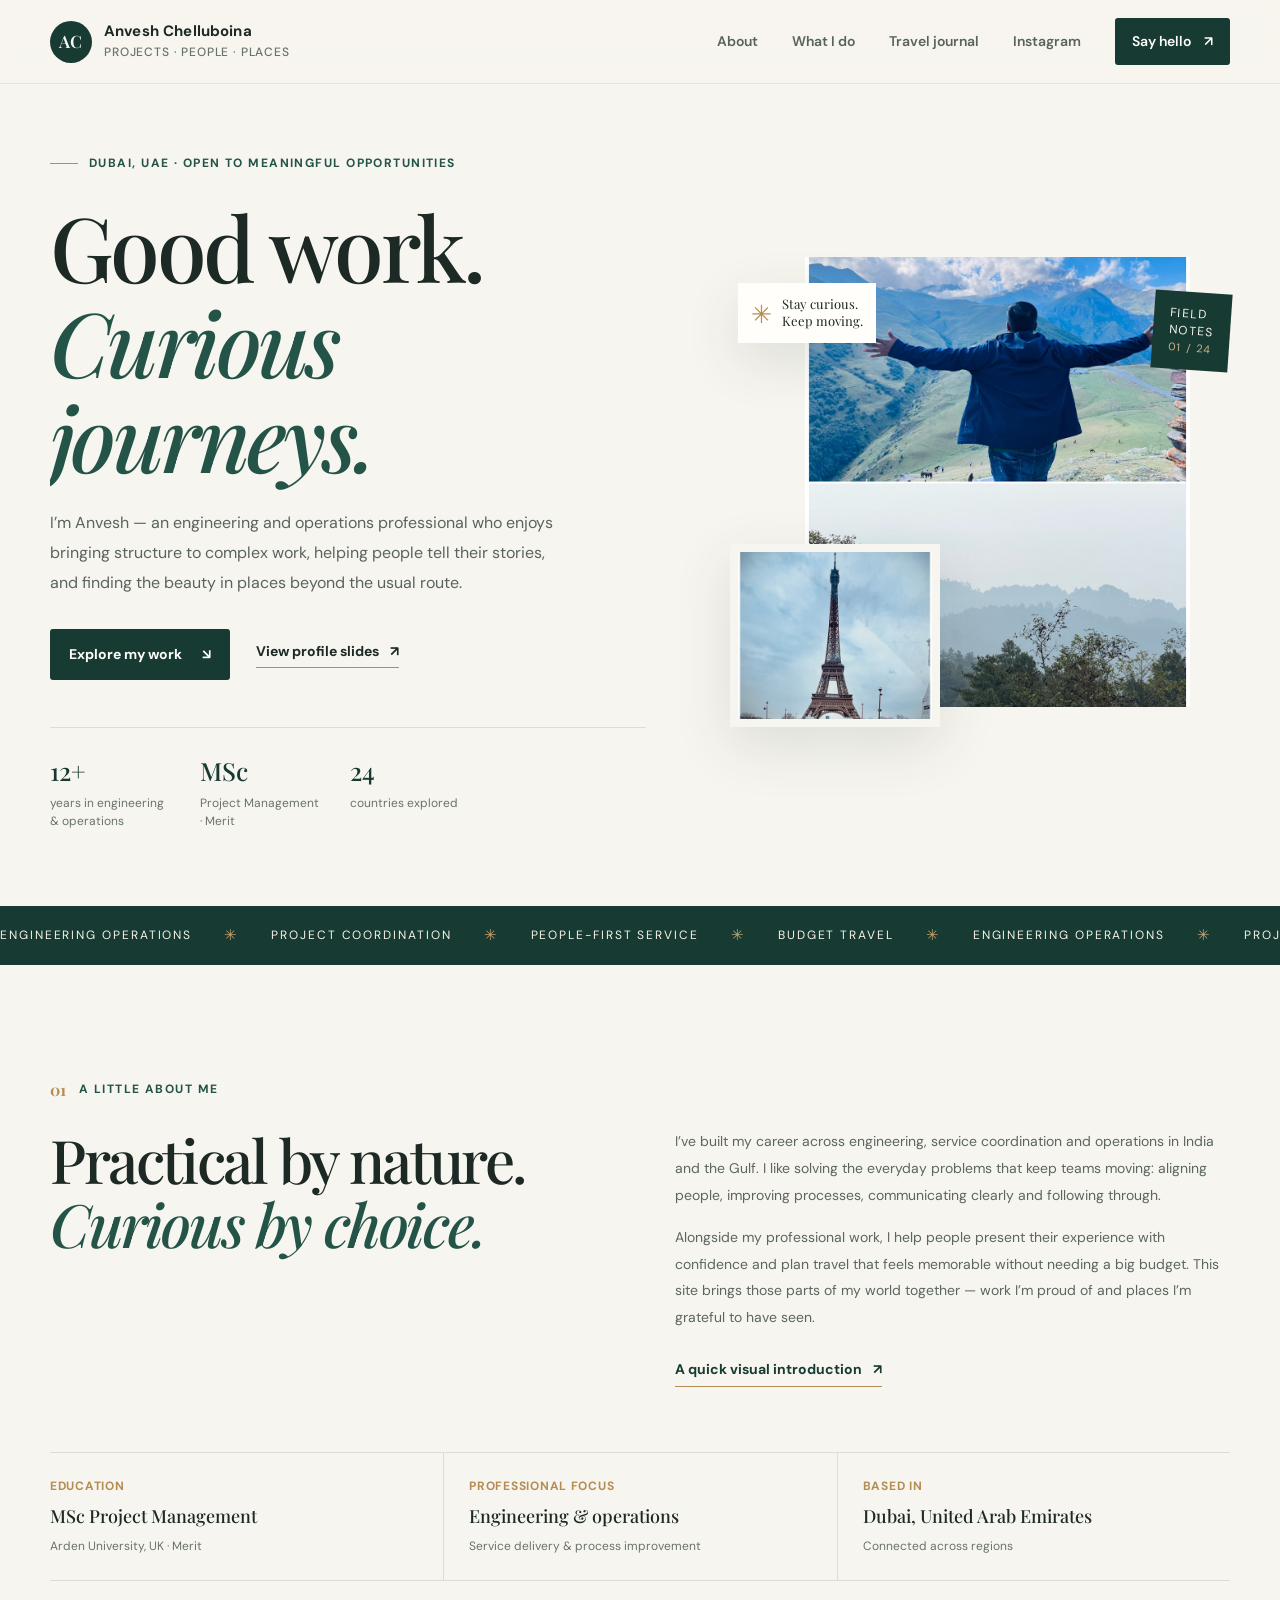
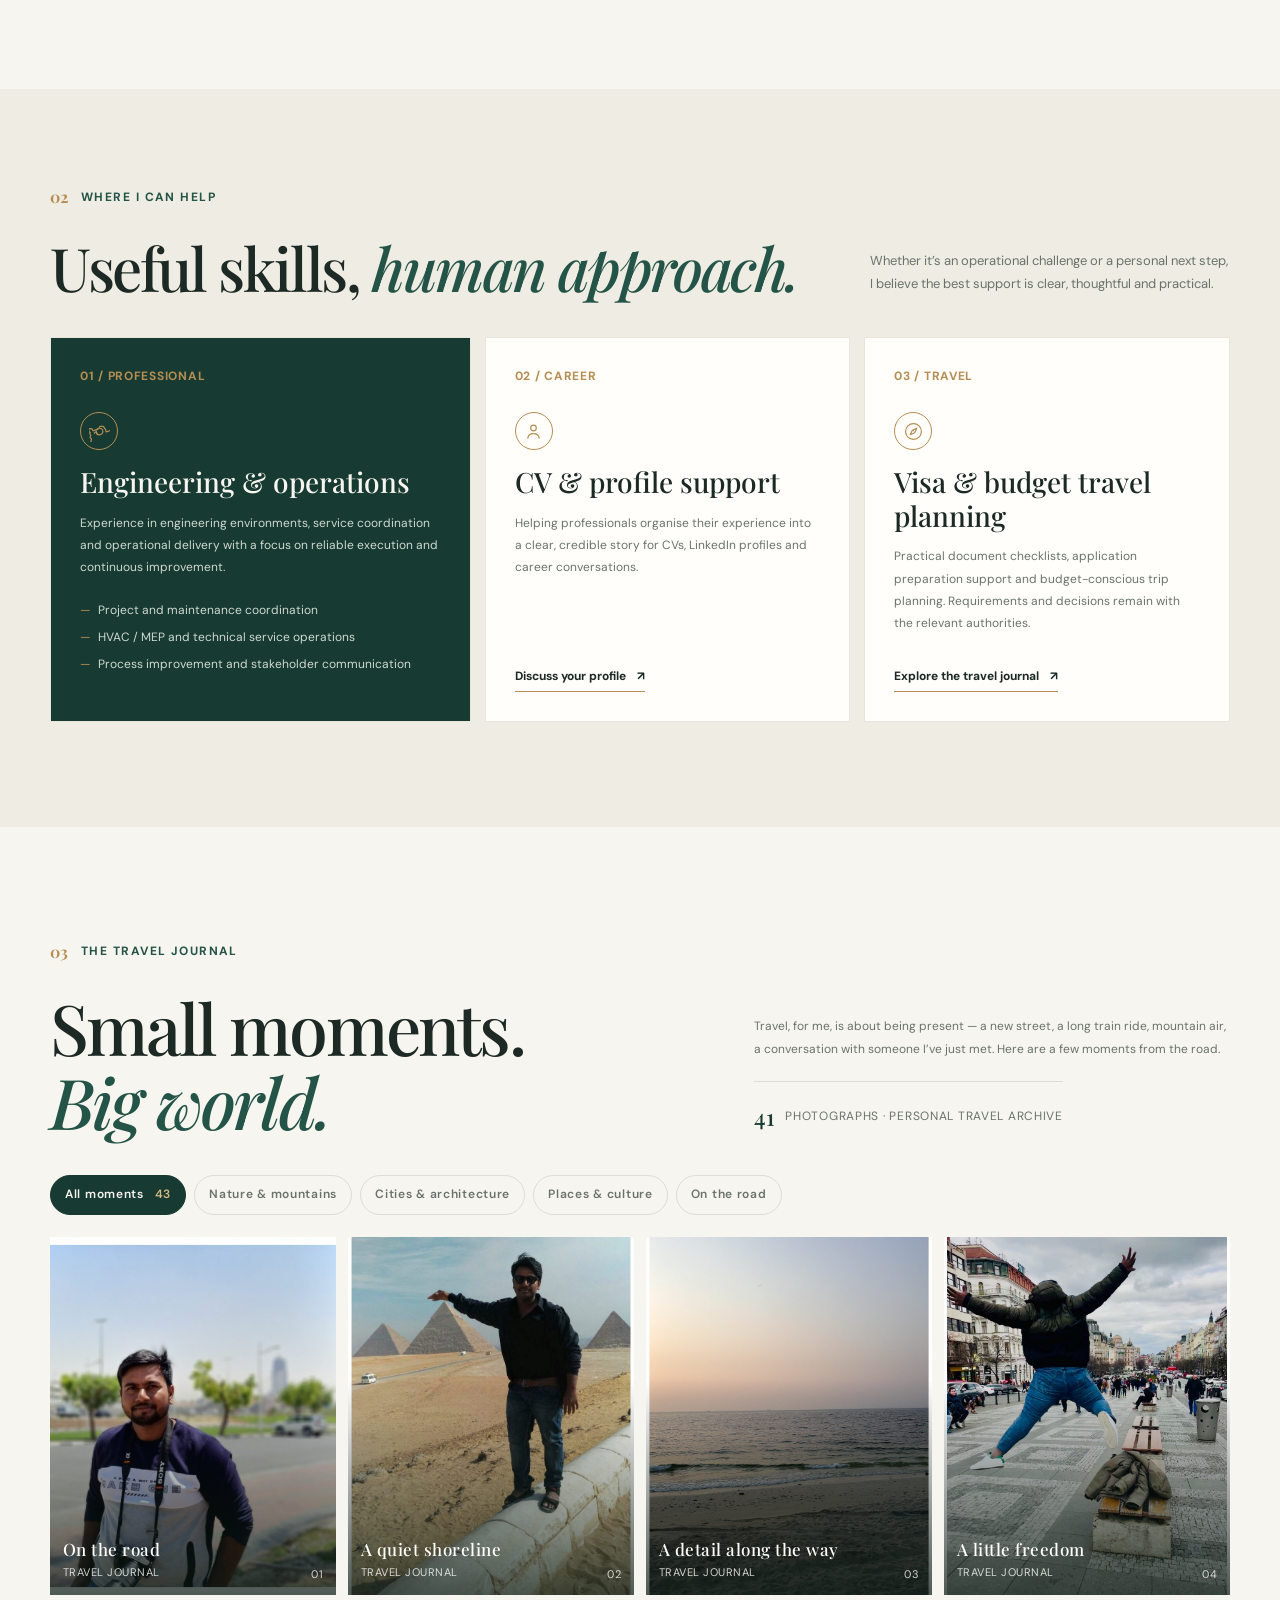
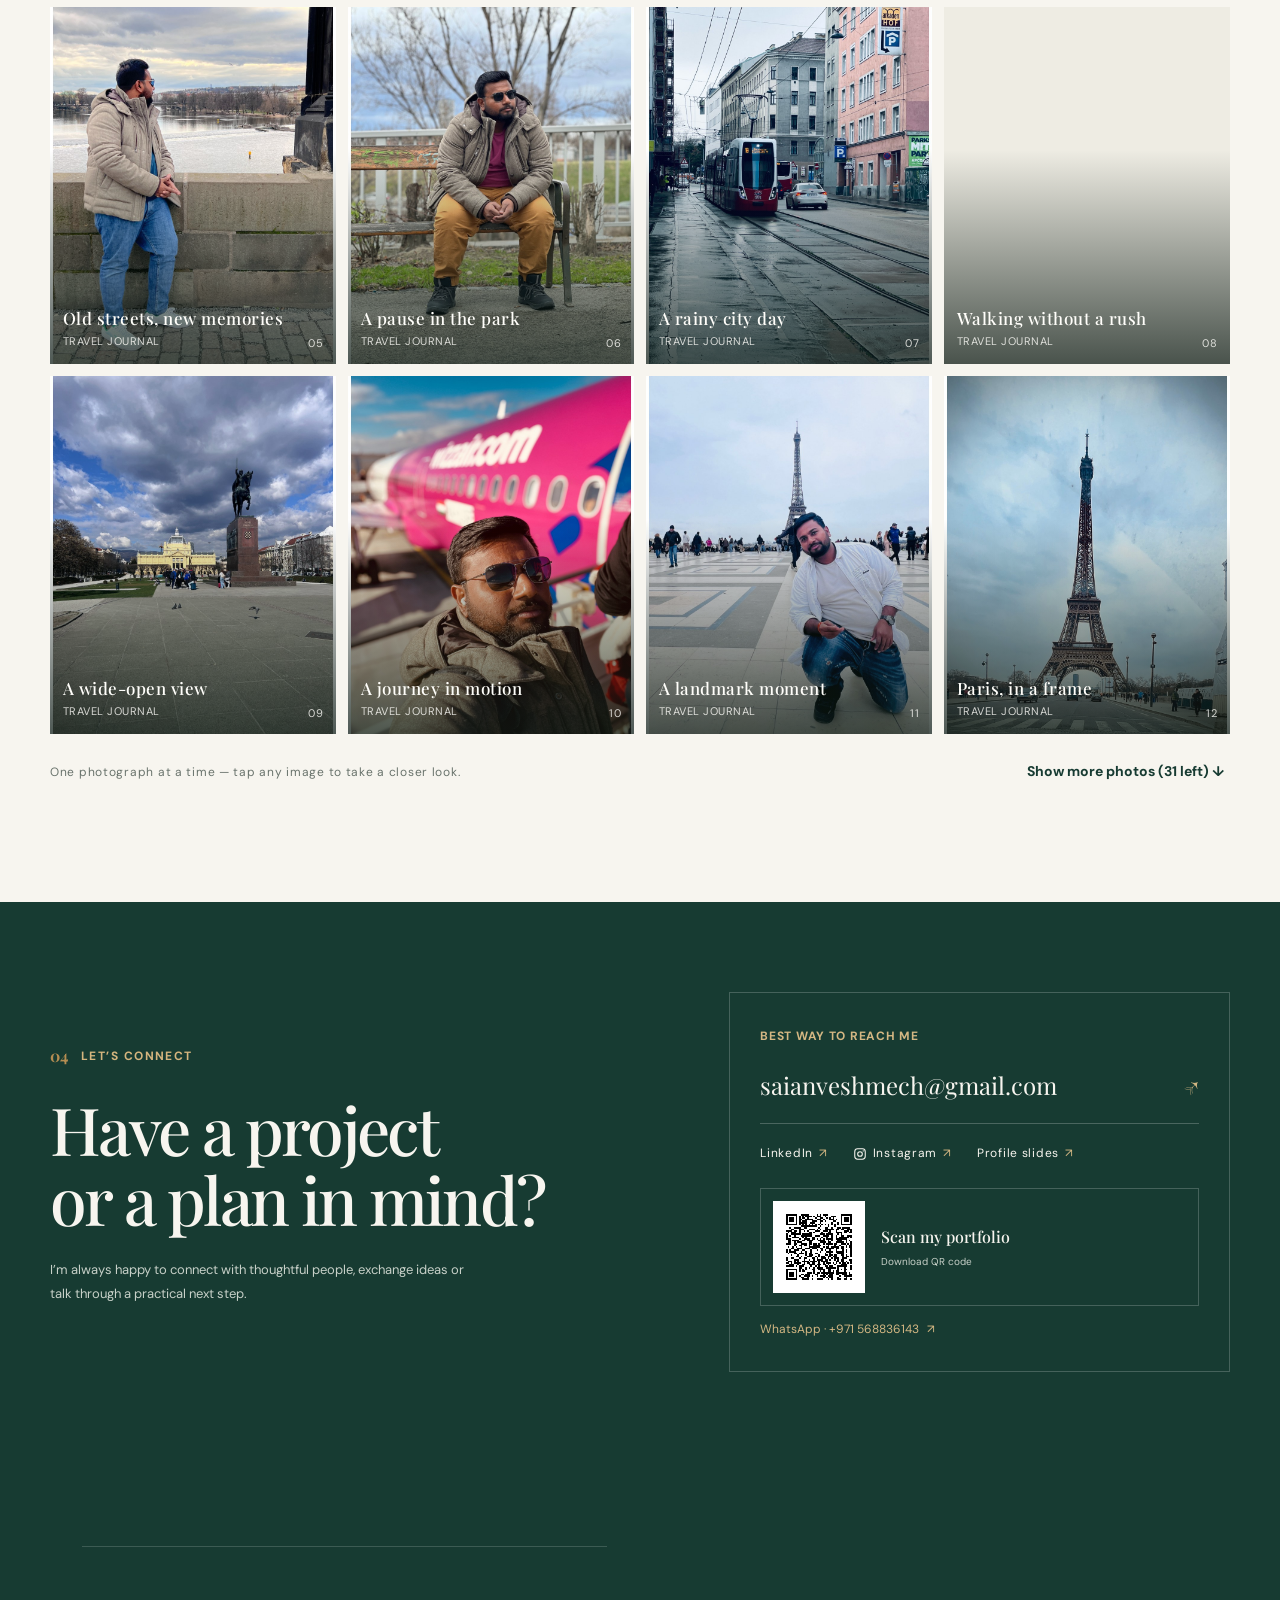
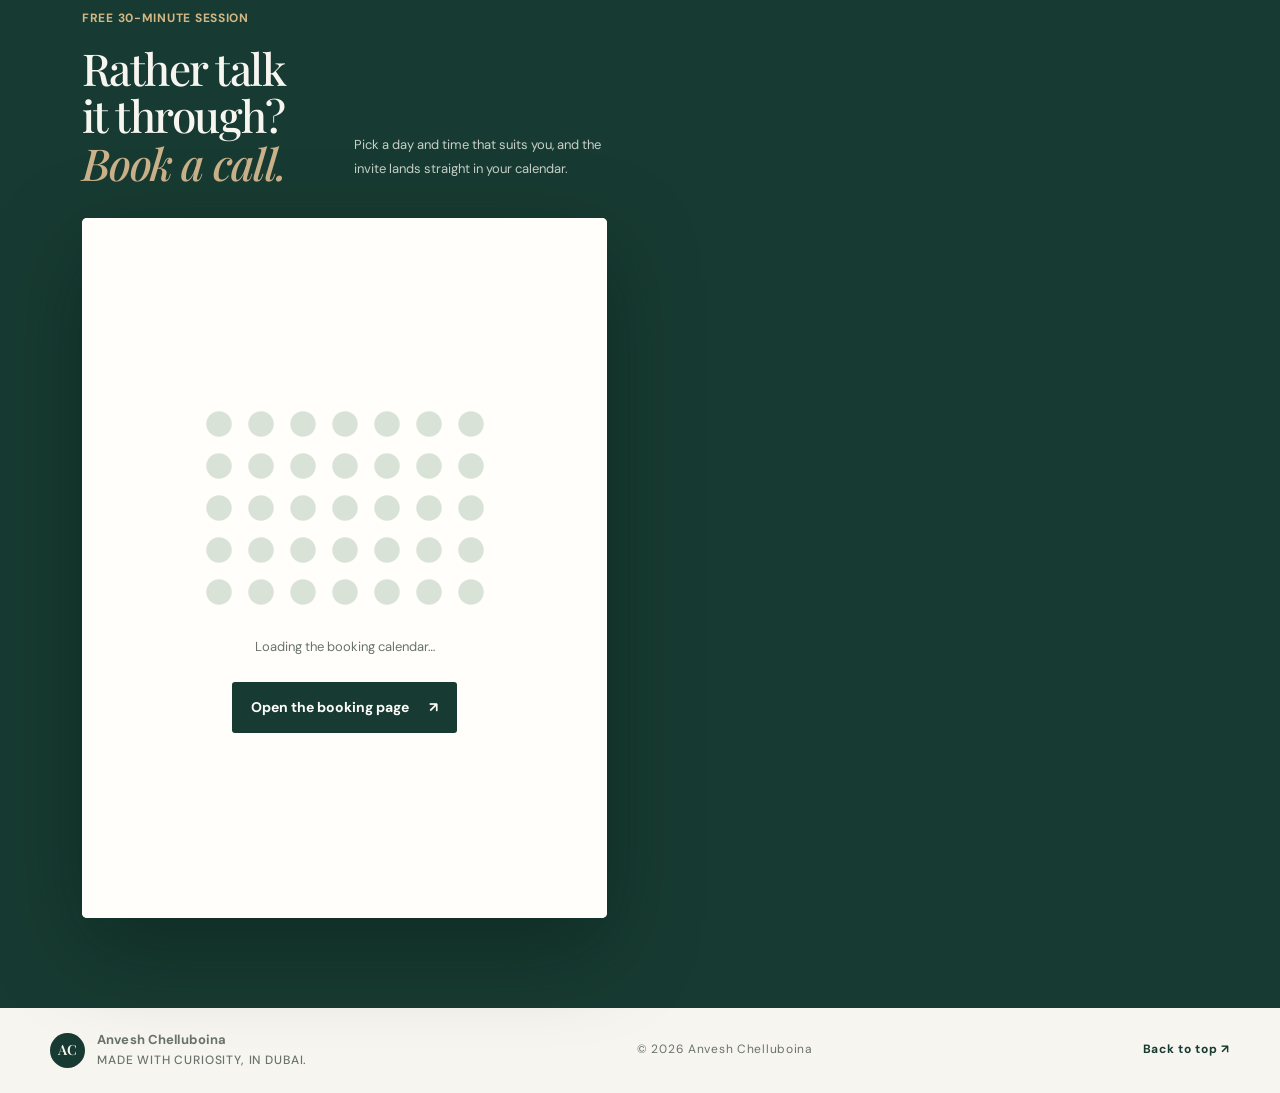
==== index.html @ b2f91bdf "Add WhatsApp contact link" ====
<!doctype html>
<html lang="en">
<head>
  <meta charset="utf-8">
  <meta name="viewport" content="width=device-width, initial-scale=1">
  <meta name="theme-color" content="#173b32">
  <title>Anvesh Chelluboina — Engineering, Projects & Travel</title>
  <meta name="description" content="The professional portfolio and travel journal of Anvesh Chelluboina — project coordination, engineering operations, CV support and thoughtful budget travel.">
  <link rel="preconnect" href="https://fonts.googleapis.com">
  <link rel="preconnect" href="https://fonts.gstatic.com" crossorigin>
  <link href="https://fonts.googleapis.com/css2?family=DM+Sans:wght@400;500;600;700&family=Playfair+Display:wght@500;600;700&display=swap" rel="stylesheet">
  <script>document.documentElement.classList.add("js")</script>
  <link rel="stylesheet" href="flapboard.css">
  <script src="flapboard.js" defer></script>
</head>
<body>
  <header class="site-header">
    <a class="brand" href="#top" aria-label="Anvesh Chelluboina home"><span class="brand-mark">AC</span><span>Anvesh Chelluboina<small>Projects · People · Places</small></span></a>
    <button class="menu-toggle" aria-expanded="false" aria-controls="main-nav" aria-label="Open navigation"><span></span><span></span></button>
    <nav id="main-nav" class="main-nav">
      <a href="#about">About</a><a href="#work">What I do</a><a href="#journal">Travel journal</a><a href="https://www.instagram.com/anvesh.visuals/" target="_blank" rel="noopener noreferrer" aria-label="Instagram @anvesh.visuals">Instagram</a><a href="#contact" class="nav-cta">Say hello <span aria-hidden="true">↗</span></a>
    </nav>
  </header>

  <main id="top">
    <section class="hero section-wrap">
      <div class="hero-copy">
        <p class="eyebrow"><span class="eyebrow-line"></span> Dubai, UAE · Open to meaningful opportunities</p>
        <h1><span class="line"><span>Good work.</span></span><span class="line"><em>Curious journeys.</em></span></h1>
        <p class="hero-intro">I’m Anvesh — an engineering and operations professional who enjoys bringing structure to complex work, helping people tell their stories, and finding the beauty in places beyond the usual route.</p>
        <div class="hero-actions"><a class="button button-dark" href="#work">Explore my work <span>↘</span></a><a class="text-link" href="slides.html">View profile slides <span>↗</span></a></div>
        <div class="hero-facts"><div><strong data-count>12+</strong><span>years in engineering & operations</span></div><div><strong>MSc</strong><span>Project Management · Merit</span></div><div><strong data-count>24</strong><span>countries explored</span></div></div>
      </div>
      <div class="hero-art" aria-label="Travel photography collage">
        <div class="hero-photo hero-photo-main"><img src="assets/photos/travel-39.jpg" alt="A mountain panorama from a travel journey" fetchpriority="high"></div>
        <div class="hero-photo hero-photo-small"><img src="assets/photos/travel-12.jpg" alt="The Eiffel Tower on a city visit" loading="lazy"></div>
        <div class="hero-note"><span class="note-star">✳</span><span>Stay curious.<br>Keep moving.</span></div>
        <div class="hero-stamp">FIELD<br>NOTES<br><span>01 / 24</span></div>
      </div>
    </section>

    <section class="ticker" aria-label="Areas of interest"><div class="ticker-track"><span>Engineering operations</span><i>✳</i><span>Project coordination</span><i>✳</i><span>People-first service</span><i>✳</i><span>Budget travel</span><i>✳</i><span>Engineering operations</span><i>✳</i><span>Project coordination</span><i>✳</i><span>People-first service</span><i>✳</i><span>Budget travel</span></div></section>

    <section class="section-wrap about-section" id="about">
      <div class="section-label reveal"><span>01</span> A little about me</div>
      <div class="about-grid"><div class="reveal" style="--i:1"><h2>Practical by nature.<br><em>Curious by choice.</em></h2></div><div class="about-copy reveal" style="--i:2"><p>I’ve built my career across engineering, service coordination and operations in India and the Gulf. I like solving the everyday problems that keep teams moving: aligning people, improving processes, communicating clearly and following through.</p><p>Alongside my professional work, I help people present their experience with confidence and plan travel that feels memorable without needing a big budget. This site brings those parts of my world together — work I’m proud of and places I’m grateful to have seen.</p><a class="text-link" href="slides.html">A quick visual introduction <span>↗</span></a></div></div>
      <div class="credential-strip"><div class="reveal"><span class="mini-label">Education</span><strong>MSc Project Management</strong><small>Arden University, UK · Merit</small></div><div class="reveal" style="--i:1"><span class="mini-label">Professional focus</span><strong>Engineering & operations</strong><small>Service delivery & process improvement</small></div><div class="reveal" style="--i:2"><span class="mini-label">Based in</span><strong>Dubai, United Arab Emirates</strong><small>Connected across regions</small></div></div>
    </section>

    <section class="work-section" id="work"><div class="section-wrap">
      <div class="section-heading"><div class="reveal"><div class="section-label"><span>02</span> Where I can help</div><h2>Useful skills, <em>human approach.</em></h2></div><p class="reveal" style="--i:1">Whether it’s an operational challenge or a personal next step, I believe the best support is clear, thoughtful and practical.</p></div>
      <div class="service-grid">
        <article class="service-card service-featured reveal"><span class="card-index">01 / PROFESSIONAL</span><div class="service-icon"><svg viewBox="0 0 24 24" aria-hidden="true"><path d="M12 8.3a3.8 3.8 0 1 0 0 7.6 3.8 3.8 0 0 0 0-7.6zm7.6 4.2a7.9 7.9 0 0 0-.8-2.9L18.5 9a1.1 1.1 0 0 1-.8-.8l-.7-1.3a1.1 1.1 0 0 0-1-.8h-2.9a1.1 1.1 0 0 0-1 .8l-.7 1.3a1.1 1.1 0 0 1-.8.8l-1.3.7a7.9 7.9 0 0 0-2.9.8l-.7.4a1.1 1.1 0 0 1-1.4-.5l-.7-1.1a1.1 1.1 0 0 0-1-.6h-1.6a1.1 1.1 0 0 0-1 .9l-.4 1.7a1.1 1.1 0 0 1-.3.6L1.3 13a1.1 1.1 0 0 0-.3 1.2l.9 2.1a1.1 1.1 0 0 1-.1.9L1.4 18a1.1 1.1 0 0 0 .1 1.2l1.1.9a1.1 1.1 0 0 1 .2.8l-.6 2.1a1.1 1.1 0 0 0 .4 1.1l1 .7a1.1 1.1 0 0 1 .5.9l.3 1.6a1.1 1.1 0 0 0 1.1 1h2.1a1.1 1.1 0 0 1 .9.5l1.1 1.8a1.1 1.1 0 0 0 1.1.7l1.6-.3a1.1 1.1 0 0 1 1.1.6l.4 1.2a1.1 1.1 0 0 0 1.2.8l2.3-.6a1.1 1.1 0 0 1 1.2.7l.4 1.2a1.1 1.1 0 0 0 1.1.6l2.2-.4a1.1 1.1 0 0 1 1.2.6l.4 1.1a1.1 1.1 0 0 0 1.1.8l1.7-.2a1.1 1.1 0 0 1 1.2.7l.6 1.4a1.1 1.1 0 0 0 1.1.6l2.2-.4a1.1 1.1 0 0 1 1 .9l.4 1.7a1.1 1.1 0 0 0 1.1.8l1.4-.1c.5-.1 1-.4 1.3-.8l.7-1.1a1.1 1.1 0 0 1 1.6-.1l.7 1a1.1 1.1 0 0 0 1.5.3l1.1-.8a1.1 1.1 0 0 1 1.4 0l1 1.1a1.1 1.1 0 0 1 .1 1.2l-.8 1.6a1.1 1.1 0 0 0 .1 1.2l1.5 1.2a1.1 1.1 0 0 0 1.1.2l1.4-.5a1.1 1.1 0 0 1 1.2.7l.5 1.4a1.1 1.1 0 0 0 1.1.7l1.8-.4a1.1 1.1 0 0 1 1 .8l.3 1.2a1.1 1.1 0 0 0 1 .8h1.6a1.1 1.1 0 0 0 1-.9l.4-1.5a1.1 1.1 0 0 1 .7-1l1.6-.6a1.1 1.1 0 0 0 .7-1l-.2-1.1a1.1 1.1 0 0 0-.6-.8l-1.8-.8a1.1 1.1 0 0 1-.5-.8V12.5a1.1 1.1 0 0 1 .5-.9l1.5-.8a1.1 1.1 0 0 0 .7-1 .5.5 0 0 0 0-.2l-.8-1.6a1.1 1.1 0 0 0-1-.6h-1.7a1.1 1.1 0 0 1-.9-.6l-.8-1.5a1.1 1.1 0 0 0-1-.6h-1.7a1.1 1.1 0 0 1-.7-.5l-.8-1.3a1.1 1.1 0 0 0-1-.7zm-13.5 1.4a1.3 1.3 0 1 1 3.2 1.3 1.3 0 0 1-3.2-1.3zm2.5 7.6a1.3 1.3 0 1 1 0-2.6 1.3 1.3 0 0 1 0 2.6z"/></svg></div><h3>Engineering & operations</h3><p>Experience in engineering environments, service coordination and operational delivery with a focus on reliable execution and continuous improvement.</p><ul><li>Project and maintenance coordination</li><li>HVAC / MEP and technical service operations</li><li>Process improvement and stakeholder communication</li></ul></article>
        <article class="service-card reveal" style="--i:1"><span class="card-index">02 / CAREER</span><div class="service-icon"><svg viewBox="0 0 24 24" aria-hidden="true"><circle cx="12" cy="8" r="3.2"/><path d="M5.5 19.5c.5-3.2 2.7-5 6.5-5s6 1.8 6.5 5"/></svg></div><h3>CV & profile support</h3><p>Helping professionals organise their experience into a clear, credible story for CVs, LinkedIn profiles and career conversations.</p><a class="card-link" href="#contact">Discuss your profile <span>↗</span></a></article>
        <article class="service-card reveal" style="--i:2"><span class="card-index">03 / TRAVEL</span><div class="service-icon"><svg viewBox="0 0 24 24" aria-hidden="true"><circle cx="12" cy="12" r="9"/><path d="m15.8 8.2-2.4 5.2-5.2 2.4 2.4-5.2 5.2-2.4zm-3.8 2.6v.2"/></svg></div><h3>Visa & budget travel planning</h3><p>Practical document checklists, application preparation support and budget-conscious trip planning. Requirements and decisions remain with the relevant authorities.</p><a class="card-link" href="#journal">Explore the travel journal <span>↗</span></a></article>
      </div>
    </div></section>

    <section class="journal-section section-wrap" id="journal">
      <div class="journal-top"><div class="reveal"><div class="section-label"><span>03</span> The travel journal</div><h2>Small moments.<br><em>Big world.</em></h2></div><div class="journal-intro reveal" style="--i:1"><p>Travel, for me, is about being present — a new street, a long train ride, mountain air, a conversation with someone I’ve just met. Here are a few moments from the road.</p><span class="photo-count"><b data-count>43</b> photographs · personal travel archive</span></div></div>
      <div class="gallery-controls reveal" role="group" aria-label="Filter travel photos">
        <button class="filter-chip is-active" data-filter="all" aria-pressed="true">All moments <span>43</span></button>
        <button class="filter-chip" data-filter="mountains" aria-pressed="false">Nature & mountains</button>
        <button class="filter-chip" data-filter="cities" aria-pressed="false">Cities & architecture</button>
        <button class="filter-chip" data-filter="culture" aria-pressed="false">Places & culture</button>
        <button class="filter-chip" data-filter="ontheroad" aria-pressed="false">On the road</button>
      </div>
      <div class="photo-grid reveal-group" id="photo-grid" aria-live="polite"></div>
      <div class="gallery-bottom"><span>One photograph at a time — tap any image to take a closer look.</span><button class="text-link" id="show-more" type="button">Show more photos <span>↓</span></button></div>
    </section>

    <section class="contact-section" id="contact"><div class="section-wrap contact-grid"><div class="reveal"><div class="section-label"><span>04</span> Let’s connect</div><h2>Have a project<br>or a plan in mind?</h2><p>I’m always happy to connect with thoughtful people, exchange ideas or talk through a practical next step.</p></div><div class="contact-card reveal" style="--i:1"><span class="mini-label">Best way to reach me</span><a class="contact-email" href="mailto:saianveshmech@gmail.com">saianveshmech@gmail.com <span>↗</span></a><div class="contact-links"><a href="https://www.linkedin.com/in/anveshchelluboina/" target="_blank" rel="noopener noreferrer">LinkedIn <span>↗</span></a><a href="https://www.instagram.com/anvesh.visuals/" target="_blank" rel="noopener noreferrer" aria-label="Instagram @anvesh.visuals"><svg class="social-icon" viewBox="0 0 24 24" aria-hidden="true"><rect x="3" y="3" width="18" height="18" ry="5" fill="none" stroke="currentColor" stroke-width="1.8"/><circle cx="12" cy="12" r="4" fill="none" stroke="currentColor" stroke-width="1.8"/><circle cx="17.5" cy="6.8" r="1.1" fill="currentColor"/></svg> Instagram <span>↗</span></a><a href="slides.html">Profile slides <span>↗</span></a></div>
      <a class="portfolio-qr" href="assets/photos/portfolio-qr.png" download="portfolio-qr.png" aria-label="Download portfolio QR code">
        <img src="assets/photos/portfolio-qr.png" alt="Portfolio QR code" width="92" height="92">
        <span>
          <strong>Scan my portfolio</strong>
          <small>Download QR code</small>
        </span>
      </a>
      <a class="contact-whatsapp" href="https://wa.me/971568836143" target="_blank" rel="noopener noreferrer" aria-label="Message me on WhatsApp at +971 568836143">WhatsApp · +971 568836143 <span>↗</span></a>
    </div>
      <div class="section-wrap booking-wrap" id="book">
        <div class="booking-head reveal">
          <div><span class="mini-label">Free 30-minute session</span><h3>Rather talk it through?<br><em>Book a call.</em></h3></div>
          <p>Pick a day and time that suits you, and the invite lands straight in your calendar.</p>
        </div>
        <div class="booking reveal" style="--i:1">
          <div class="calendly-inline-widget" data-url="https://calendly.com/anvesh-chelluboina/book-30-min-free-session?hide_gdpr_banner=1&amp;background_color=fffefa&amp;text_color=1c2924&amp;primary_color=245447"></div>
          <div class="booking-fallback">
            <p>Loading the booking calendar…</p>
            <a class="button button-dark" href="https://calendly.com/anvesh-chelluboina/book-30-min-free-session" target="_blank" rel="noopener">Open the booking page <span>↗</span></a>
          </div>
        </div>
      </div>
    </section>
  </main>
  <footer class="site-footer"><a class="brand footer-brand" href="#top"><span class="brand-mark">AC</span><span>Anvesh Chelluboina<small>Made with curiosity, in Dubai.</small></span></a><span>© <span id="year"></span> Anvesh Chelluboina</span><a href="#top" class="back-top">Back to top ↗</a></footer>

  <div class="lightbox" id="lightbox" aria-hidden="true" role="dialog" aria-modal="true" aria-label="Travel photograph viewer">
    <button class="lightbox-close" type="button" aria-label="Close photo viewer">×</button><button class="lightbox-nav lightbox-prev" type="button" aria-label="Previous photo">←</button>
    <figure><img id="lightbox-image" alt=""><figcaption><span id="lightbox-caption"></span><span id="lightbox-counter"></span></figcaption></figure>
    <button class="lightbox-nav lightbox-next" type="button" aria-label="Next photo">→</button>
  </div>
</body>
</html>
---- flapboard.css ----
/* Anvesh Chelluboina portfolio — warm paper, forest green, quiet brass */
:root{--paper:#f7f5ef;--paper-deep:#eeece3;--ink:#1c2924;--muted:#69736c;--green:#173b32;--green-2:#245447;--sage:#d9e2d7;--brass:#b58d52;--line:#dcded5;--white:#fffefa;--serif:"Playfair Display",Georgia,serif;--sans:"DM Sans",Arial,sans-serif;--radius:5px;--shadow:0 18px 55px rgba(23,59,50,.12);--ease:cubic-bezier(.22,1,.36,1)}
*{box-sizing:border-box}html{scroll-behavior:smooth;scroll-padding-top:90px}body{margin:0;background:var(--paper);color:var(--ink);font-family:var(--sans);font-size:15px;line-height:1.65;-webkit-font-smoothing:antialiased}img{display:block;max-width:100%}a{color:inherit;text-decoration:none}button{font:inherit}.section-wrap{width:min(1180px,calc(100% - 64px));margin-inline:auto}.site-header{height:84px;padding:0 max(32px,calc((100vw - 1180px)/2));display:flex;align-items:center;justify-content:space-between;gap:30px;background:rgba(247,245,239,.94);border-bottom:1px solid rgba(220,222,213,.7);position:sticky;top:0;z-index:20;backdrop-filter:blur(16px)}.brand{display:flex;align-items:center;gap:12px;font-size:13px;font-weight:700;letter-spacing:.01em;line-height:1.3}.brand-mark{display:grid;place-items:center;width:42px;height:42px;background:var(--green);color:var(--paper);font-family:var(--serif);font-size:17px;font-weight:600;border-radius:50%}.brand small{display:block;margin-top:4px;color:var(--muted);font-size:10px;font-weight:500;letter-spacing:.1em;text-transform:uppercase}.main-nav{display:flex;align-items:center;gap:34px;font-size:12px;font-weight:600}.main-nav a:not(.nav-cta){color:#58635c}.main-nav a:hover,.text-link:hover,.card-link:hover{color:var(--brass)}.nav-cta{background:var(--green);color:var(--white);padding:12px 17px;border-radius:3px}.nav-cta span{padding-left:10px}.menu-toggle{display:none}
.hero{min-height:620px;display:grid;grid-template-columns:1fr .88fr;align-items:center;gap:60px;padding-top:70px;padding-bottom:76px}.eyebrow,.section-label{font-size:10px;letter-spacing:.17em;text-transform:uppercase;font-weight:700;color:var(--green-2)}.eyebrow{display:flex;align-items:center;gap:11px;margin:0 0 25px}.eyebrow-line{width:28px;height:1px;background:var(--brass)}h1,h2,h3,p{margin-top:0}h1,h2{font-family:var(--serif);font-weight:500;letter-spacing:-.04em;line-height:1.06}h1{font-size:clamp(52px,6.5vw,82px);margin-bottom:24px}h1 em,h2 em{color:var(--green-2);font-weight:500}.hero-intro{max-width:510px;color:#59645d;font-size:16px;line-height:1.9}.hero-actions{display:flex;align-items:center;gap:26px;margin-top:30px}.button{display:inline-flex;align-items:center;gap:20px;padding:14px 19px;border-radius:3px;font-size:12px;font-weight:700;transition:transform .2s,background .2s}.button:hover{transform:translateY(-2px)}.button-dark{background:var(--green);color:var(--white)}.button-dark:hover{background:var(--green-2)}.button-light{background:var(--paper);color:var(--green)}.text-link{font-size:12px;font-weight:700;border-bottom:1px solid var(--brass);padding-bottom:4px}.text-link span{padding-left:8px}.hero-facts{display:flex;gap:30px;margin-top:47px;padding-top:22px;border-top:1px solid var(--line)}.hero-facts div{display:flex;flex-direction:column;gap:3px}.hero-facts strong{font-family:var(--serif);font-size:25px;font-weight:500;color:var(--green)}.hero-facts span{font-size:10px;line-height:1.5;color:var(--muted);max-width:120px}.hero-art{height:470px;position:relative;max-width:500px;width:100%;justify-self:end}.hero-photo{position:absolute;overflow:hidden;background:var(--sage)}.hero-photo img{width:100%;height:100%;object-fit:cover;transition:transform .7s}.hero-photo:hover img{transform:scale(1.04)}.hero-photo-main{inset:0 40px 20px 75px}.hero-photo-small{width:42%;height:39%;left:0;bottom:0;border:8px solid var(--paper);box-shadow:var(--shadow)}.hero-note{position:absolute;left:8px;top:26px;display:flex;align-items:center;gap:10px;padding:13px;background:var(--white);box-shadow:var(--shadow);font-family:var(--serif);font-size:13px;line-height:1.3}.note-star{font-size:25px;color:var(--brass)}.hero-stamp{position:absolute;right:0;top:35px;background:var(--green);color:var(--paper);padding:14px 16px;font-size:10px;line-height:1.4;letter-spacing:.12em;transform:rotate(4deg)}.hero-stamp span{color:#cbb28a;font-size:8px}.ticker{overflow:hidden;background:var(--green);color:#f6f2e8;padding:17px 0}.ticker-track{display:flex;align-items:center;width:max-content;white-space:nowrap;font-size:10px;letter-spacing:.16em;text-transform:uppercase;animation:ticker var(--ticker-duration,45s) linear infinite}
.ticker-track>*{padding-right:32px}
.ticker:hover .ticker-track{animation-play-state:paused}.ticker i{font-style:normal;color:#c4a16b;font-size:15px}
.about-section{padding-top:112px;padding-bottom:108px}.section-label{display:flex;align-items:center;gap:13px;margin-bottom:25px}.section-label span{color:var(--brass);font-family:var(--serif);font-size:16px;letter-spacing:0}.about-grid{display:grid;grid-template-columns:1fr 1fr;gap:70px}.about-grid h2,.section-heading h2,.journal-top h2{font-size:clamp(37px,4.5vw,55px);margin-bottom:0}.about-copy{color:#5b665f;font-size:14px;line-height:1.9}.about-copy p{margin-bottom:16px}.about-copy .text-link{display:inline-block;margin-top:9px;color:var(--green)}.credential-strip{margin-top:65px;display:grid;grid-template-columns:repeat(3,1fr);border-top:1px solid var(--line);border-bottom:1px solid var(--line)}.credential-strip>div{padding:24px 24px 24px 0;display:flex;flex-direction:column;gap:5px}.credential-strip>div+div{border-left:1px solid var(--line);padding-left:25px}.mini-label{font-size:9px;letter-spacing:.16em;text-transform:uppercase;color:var(--brass);font-weight:700}.credential-strip strong{font-family:var(--serif);font-size:18px;font-weight:500}.credential-strip small{font-size:11px;color:var(--muted)}
.work-section{background:var(--paper-deep);padding:95px 0 105px}.section-heading{display:flex;align-items:end;justify-content:space-between;gap:45px;margin-bottom:38px}.section-heading h2{font-size:clamp(36px,4.5vw,53px)}.section-heading>p{max-width:360px;color:var(--muted);font-size:13px;line-height:1.8;margin-bottom:4px}.service-grid{display:grid;grid-template-columns:1.15fr 1fr 1fr;gap:14px}.service-card{position:relative;min-height:340px;padding:29px;background:var(--white);border:1px solid #e7e5dc;display:flex;flex-direction:column;align-items:flex-start}.service-featured{background:var(--green);color:var(--paper)}.card-index{font-size:9px;letter-spacing:.16em;color:var(--brass);font-weight:700}.service-icon{margin:25px 0 15px;width:38px;height:38px;border:1px solid currentColor;display:grid;place-items:center;border-radius:50%;font-size:20px;color:var(--brass)}.service-card h3{font-family:var(--serif);font-weight:500;font-size:25px;line-height:1.2;margin-bottom:13px}.service-card p{font-size:12px;line-height:1.85;color:var(--muted);margin-bottom:16px}.service-featured p{color:#d0d8d0}.service-card ul{list-style:none;padding:0;margin:0 0 10px;font-size:11px;color:#d0d8d0}.service-card li{margin:7px 0}.service-card li:before{content:"—";color:var(--brass);padding-right:8px}.card-link{font-size:11px;font-weight:700;margin-top:auto;padding-top:12px;border-bottom:1px solid var(--brass);padding-bottom:4px}.card-link span{padding-left:8px}
.journal-section{padding-top:112px;padding-bottom:115px}.journal-top{display:grid;grid-template-columns:1fr .75fr;gap:70px;align-items:end}.journal-top h2{font-size:clamp(44px,5.5vw,65px)}.journal-intro{color:var(--muted);font-size:13px;line-height:1.9}.journal-intro p{margin-bottom:20px}.photo-count{display:inline-flex;align-items:center;gap:10px;border-top:1px solid var(--line);padding-top:13px;font-size:10px;letter-spacing:.08em;text-transform:uppercase}.photo-count b{font-family:var(--serif);font-size:23px;color:var(--green);font-weight:500;letter-spacing:0}.gallery-controls{display:flex;flex-wrap:wrap;gap:8px;margin:37px 0 22px}.filter-chip{background:transparent;border:1px solid var(--line);border-radius:99px;padding:9px 14px;font-size:10px;font-weight:600;color:var(--muted);cursor:pointer;transition:.2s}.filter-chip span{margin-left:7px;color:var(--brass)}.filter-chip:hover,.filter-chip.is-active{background:var(--green);border-color:var(--green);color:var(--paper)}.filter-chip.is-active span{color:#d6b77e}.photo-grid{display:grid;grid-template-columns:repeat(4,minmax(0,1fr));gap:12px}.photo-card{padding:0;border:0;background:var(--paper-deep);position:relative;overflow:hidden;cursor:zoom-in;min-height:180px;aspect-ratio:4/5;text-align:left;color:var(--white)}.photo-card img{width:100%;height:100%;object-fit:cover;position:absolute;inset:0;opacity:0;transition:transform .5s,filter .3s,opacity .6s}
.photo-card img.is-loaded{opacity:1}.photo-card:hover img{transform:scale(1.05);filter:brightness(.82)}.photo-card:after{content:"";position:absolute;inset:40% 0 0;background:linear-gradient(transparent,rgba(10,24,18,.72));pointer-events:none}.photo-card-caption{position:absolute;z-index:1;left:13px;right:13px;bottom:12px;display:flex;justify-content:space-between;align-items:end;gap:8px;font-size:10px;letter-spacing:.04em}.photo-card-caption small{font-size:9px;opacity:.8}.photo-card-caption b{font-size:17px;font-family:var(--serif);font-weight:500}.photo-card[hidden]{display:none}.gallery-bottom{display:flex;align-items:center;justify-content:space-between;gap:20px;margin-top:25px;color:var(--muted);font-size:11px}.gallery-bottom button{background:transparent;border:0;cursor:pointer;color:var(--green)}.gallery-bottom button:disabled{display:none}
.contact-section{background:var(--green);color:var(--paper);padding:90px 0}.contact-grid{display:grid;grid-template-columns:1fr .85fr;gap:90px;align-items:center}.contact-section .section-label{color:#d5b57e}.contact-section h2{font-size:clamp(43px,5vw,60px);margin-bottom:23px}.contact-section h2 em{color:#cbb28a}.contact-section p{max-width:420px;color:#c7d0c8;font-size:13px;line-height:1.9}.contact-card{border:1px solid rgba(255,255,255,.2);padding:30px}.contact-card .mini-label,.booking-head .mini-label{color:#d4b783}.contact-email{display:flex;justify-content:space-between;gap:15px;padding:18px 0;border-bottom:1px solid rgba(255,255,255,.22);font-family:var(--serif);font-size:clamp(17px,2.3vw,24px)}.contact-email span{color:#d4b783}.contact-links{display:flex;gap:25px;margin-top:20px;font-size:11px}.contact-links a:hover,.slides-footer a:hover{color:#d4b783}.contact-links span{color:#d4b783}.contact-card .small-note{margin:30px 0 0;font-size:10px}/* Booking calendar */
.booking-wrap{margin-top:84px;padding-top:58px;border-top:1px solid rgba(255,255,255,.16)}
.booking-head{display:flex;align-items:end;justify-content:space-between;gap:45px;margin-bottom:32px}
.booking-head h3{font-family:var(--serif);font-weight:500;font-size:clamp(32px,3.6vw,44px);line-height:1.08;letter-spacing:-.035em;margin:14px 0 0}
.booking-head h3 em{color:#cbb28a}
.contact-section .booking-head p{max-width:360px;margin:0 0 4px}
.booking{position:relative;background:var(--white);border-radius:var(--radius);overflow:hidden;box-shadow:0 30px 90px rgba(4,16,12,.35)}
.calendly-inline-widget{min-width:320px;height:700px}
.booking-fallback{position:absolute;inset:0;display:flex;flex-direction:column;align-items:center;justify-content:center;gap:22px;padding:30px;text-align:center;background:var(--white);transition:opacity .6s var(--ease),visibility 0s linear .6s}
.booking-fallback:before{content:"";width:min(294px,76%);aspect-ratio:7/5;background:radial-gradient(circle closest-side,var(--sage) 58%,transparent 63%) 0 0/calc(100% / 7) 20%;-webkit-mask:linear-gradient(105deg,#000 40%,rgba(0,0,0,.3) 50%,#000 60%) 100% 0/300% 100%;mask:linear-gradient(105deg,#000 40%,rgba(0,0,0,.3) 50%,#000 60%) 100% 0/300% 100%;animation:shimmer 1.8s ease-in-out infinite}
.contact-section .booking-fallback p{margin:0;color:var(--muted);font-size:13px}
.booking.is-loaded .booking-fallback{opacity:0;visibility:hidden}
.site-footer{display:flex;align-items:center;justify-content:space-between;gap:20px;padding:24px max(32px,calc((100vw - 1180px)/2));font-size:10px;color:var(--muted)}.footer-brand .brand-mark{width:35px;height:35px;font-size:14px}.footer-brand{font-size:11px}.footer-brand small{font-size:8px}.back-top{color:var(--green);font-weight:700}
.lightbox{position:fixed;inset:0;z-index:100;background:rgba(10,19,15,.94);display:flex;align-items:center;justify-content:center;padding:50px 70px;opacity:0;visibility:hidden;transition:opacity .4s var(--ease),visibility 0s linear .4s}.lightbox.is-open{opacity:1;visibility:visible;transition:opacity .4s var(--ease),visibility 0s}.lightbox figure{margin:0;max-width:min(1000px,80vw);max-height:86vh;display:flex;flex-direction:column;align-items:center}.lightbox figure img{max-height:77vh;max-width:100%;object-fit:contain;box-shadow:0 20px 80px rgba(0,0,0,.25)}.lightbox figcaption{width:100%;display:flex;justify-content:space-between;gap:20px;color:#e8e8df;font-size:11px;padding-top:13px}.lightbox-close,.lightbox-nav{position:absolute;background:transparent;border:1px solid rgba(255,255,255,.4);color:white;border-radius:50%;width:42px;height:42px;cursor:pointer;font-size:22px;display:grid;place-items:center}.lightbox-close{top:22px;right:24px;font-size:28px}.lightbox-nav{top:50%;transform:translateY(-50%)}.lightbox-prev{left:20px}.lightbox-next{right:20px}.lightbox-close:hover,.lightbox-nav:hover{background:white;color:var(--green)}
/* Profile slide deck */
.slides-page{min-height:100vh;background:var(--paper)}.slides-header{position:relative}.slides-header>.text-link{border:0}.deck-shell{width:min(1120px,calc(100% - 50px));margin:35px auto 25px}.deck-topline{display:flex;justify-content:space-between;font-size:9px;font-weight:700;letter-spacing:.16em;color:var(--muted);padding:0 0 13px}.slide-deck{position:relative;background:var(--white);box-shadow:var(--shadow);min-height:560px;overflow:hidden;outline:none}.profile-slide{position:absolute;inset:0;display:grid;grid-template-columns:1fr 1fr;align-items:center;padding:clamp(35px,6vw,78px);opacity:0;visibility:hidden;transform:translateX(24px);transition:opacity .35s,transform .35s,visibility .35s;min-height:560px}.profile-slide.is-current{position:relative;opacity:1;visibility:visible;transform:translateX(0)}.slide-cover{grid-template-columns:1fr .8fr;background:var(--paper)}.slide-copy{position:relative;z-index:2}.slide-copy h1{font-size:clamp(44px,5.5vw,72px)}.slide-lead{font-size:14px;line-height:1.9;color:var(--muted);max-width:480px}.slide-signature{margin-top:35px;padding-top:15px;border-top:1px solid var(--line);font-size:12px;font-weight:700}.slide-signature span{color:var(--muted);font-weight:400}.slide-cover-art{height:400px;position:relative;margin-left:15px}.slide-cover-art img{width:100%;height:100%;object-fit:cover}.slide-art-note{position:absolute;right:-14px;bottom:25px;background:var(--green);color:var(--paper);padding:14px 18px;font-size:9px;letter-spacing:.12em;line-height:1.8}.slide-art-note b{color:#d3b17a}.slide-number-big{font-family:var(--serif);font-size:clamp(100px,18vw,220px);color:#e6e8df;line-height:1;align-self:start}.slide-content{grid-column:1/-1;max-width:790px;margin:auto;width:100%;position:relative}.profile-slide:not(.slide-cover) .slide-content{grid-column:1/-1}.slide-content h2{font-size:clamp(40px,5.2vw,65px);margin:0 0 24px}.slide-stat-row{display:flex;gap:50px;margin-top:35px;padding-top:20px;border-top:1px solid var(--line)}.slide-stat-row div{display:flex;flex-direction:column}.slide-stat-row b{font-family:var(--serif);font-size:30px;color:var(--green);font-weight:500}.slide-stat-row span{font-size:10px;color:var(--muted)}.slide-pill-grid{display:grid;grid-template-columns:repeat(2,1fr);gap:12px;margin-top:28px}.slide-pill-grid>div{padding:17px 19px;border:1px solid var(--line);display:grid;grid-template-columns:30px 1fr;column-gap:10px}.slide-pill-grid span{grid-row:span 2;color:var(--brass);font-size:10px}.slide-pill-grid b{font-family:var(--serif);font-size:18px;font-weight:500}.slide-pill-grid small{font-size:10px;color:var(--muted)}.education-card{display:flex;align-items:center;gap:20px;margin:30px 0;padding:22px;border:1px solid var(--line);max-width:560px}.education-mark{display:grid;place-items:center;background:var(--green);color:var(--paper);font-family:var(--serif);font-size:20px;width:60px;height:60px;flex-shrink:0}.education-card div{display:flex;flex-direction:column;gap:3px}.education-card b{font-family:var(--serif);font-size:20px;font-weight:500}.education-card span,.education-card small{font-size:11px;color:var(--muted)}.education-card small{color:var(--brass);font-weight:700}.slide-travel-strip{display:grid;grid-template-columns:repeat(4,1fr);gap:8px;margin:24px 0 0}.slide-travel-strip img{height:120px;width:100%;object-fit:cover}.slide-end{background:var(--green);color:var(--paper);grid-template-columns:150px 1fr}.slide-end .slide-content{grid-column:2}.slide-end .slide-number-big{display:none}.slide-end h2 em{color:#d1b27e}.slide-end .slide-lead{color:#c9d2ca}.slide-end-mark{position:absolute;top:50px;left:55px;font-family:var(--serif);font-size:23px;color:#d1b27e;border:1px solid rgba(255,255,255,.3);width:55px;height:55px;display:grid;place-items:center;border-radius:50%}.slide-contact-links{display:flex;gap:25px;margin-top:25px;font-size:11px}.slide-contact-links a{border-bottom:1px solid #c6a76f;padding-bottom:3px}.deck-controls{display:flex;align-items:center;gap:15px;padding:18px 0}.deck-arrow{width:37px;height:37px;border:1px solid var(--line);background:transparent;color:var(--green);border-radius:50%;cursor:pointer;font-size:18px}.deck-arrow:hover{background:var(--green);color:white}.deck-dots{display:flex;align-items:center;gap:7px}.deck-dot{height:6px;width:6px;padding:0;border:0;border-radius:99px;background:#cbd0c8;cursor:pointer;transition:width .2s,background .2s}.deck-dot.is-active{width:25px;background:var(--green)}.deck-hint{margin-left:auto;color:var(--muted);font-size:10px}.slides-footer{display:flex;justify-content:space-between;padding:20px max(25px,calc((100vw - 1120px)/2));font-size:9px;letter-spacing:.1em;color:var(--muted);border-top:1px solid var(--line)}
/* Motion */
@keyframes rise{from{opacity:0;transform:translateY(26px)}}
@keyframes line-up{from{transform:translateY(110%)}}
@keyframes unveil{from{clip-path:inset(100% 0 0 0)}to{clip-path:inset(0 0 0 0)}}
@keyframes settle{from{transform:scale(1.16)}}
@keyframes grow{from{transform:scaleX(0)}}
@keyframes pop{from{opacity:0;transform:translateY(14px) scale(.9)}}
@keyframes float{50%{transform:translateY(-7px)}}
@keyframes stamp{from{opacity:0;transform:scale(1.7) rotate(-14deg)}to{opacity:1;transform:scale(1) rotate(4deg)}}
@keyframes ticker{to{transform:translateX(-50%)}}
@keyframes card-in{from{opacity:0;transform:translateY(18px) scale(.97)}}
@keyframes swap{from{opacity:0;transform:translateX(calc(var(--dir,0) * 34px)) scale(.98)}}
@keyframes drop{from{opacity:0;transform:translateY(-8px)}}
@keyframes shimmer{to{-webkit-mask-position:0 0;mask-position:0 0}}
@keyframes progress{to{transform:scaleX(1)}}

/* Staggered entrances: hero copy on load, slide content when a slide becomes current, mobile menu links */
.hero-copy>*,.profile-slide.is-current .slide-copy>*,.profile-slide.is-current .slide-content>*{animation:rise .9s var(--ease) calc(var(--n,0) * 90ms + 120ms) backwards}
:is(.hero-copy,.slide-copy,.slide-content,.main-nav)>:nth-child(2){--n:1}
:is(.hero-copy,.slide-copy,.slide-content,.main-nav)>:nth-child(3){--n:2}
:is(.hero-copy,.slide-copy,.slide-content,.main-nav)>:nth-child(4){--n:3}
:is(.hero-copy,.slide-copy,.slide-content,.main-nav)>:nth-child(5){--n:4}
:is(.hero-copy,.slide-copy,.slide-content,.main-nav)>:nth-child(n+6){--n:5}
main{overflow-x:clip}
.hero h1{display:flex;flex-direction:column;animation:none}
.hero h1 .line{display:block;overflow:hidden;padding:.12em .1em .16em 0;margin:-.12em 0 -.16em}
.hero h1 .line>*{display:inline-block;animation:line-up 1.1s var(--ease) .2s backwards}
.hero h1 .line+.line>*{animation-delay:.32s}
.hero .eyebrow-line{transform-origin:left;animation:grow 1.1s var(--ease) .35s backwards}
.hero-photo-main{animation:unveil 1.3s var(--ease) .1s backwards}
.hero-photo-main img{animation:settle 1.9s var(--ease) .1s backwards}
.hero-photo-small{animation:rise 1s var(--ease) .7s backwards}
.hero-note{animation:pop .8s var(--ease) .95s backwards,float 6s ease-in-out 1.9s infinite}
.hero-stamp{animation:stamp .75s cubic-bezier(.3,1.4,.5,1) 1.1s backwards}
.profile-slide.is-current .slide-cover-art img{animation:unveil 1.2s var(--ease) .15s backwards}
.profile-slide.is-current .slide-art-note{animation:pop .7s var(--ease) .8s backwards}
.profile-slide.is-current .slide-number-big{animation:rise 1.1s var(--ease) backwards}

/* Scroll reveal: elements marked .reveal (stagger with style="--i:n") rise in as they enter the viewport */
.js .reveal:not(.is-visible){opacity:0}
.reveal.is-visible{animation:rise 1s var(--ease) calc(var(--i,0) * 110ms) backwards}
.reveal-group:not(.is-visible)>*{animation-play-state:paused}
.photo-card{animation:card-in .7s var(--ease) calc(var(--i,0) * 45ms) backwards}

/* Header: shadow once scrolled, brass reading-progress line where supported */
.site-header{transition:box-shadow .4s var(--ease),background-color .4s}
.site-header.is-scrolled{background:rgba(247,245,239,.97);box-shadow:0 12px 34px rgba(23,59,50,.08)}
@supports (animation-timeline:scroll()){.site-header:not(.slides-header):after{content:"";position:absolute;left:0;right:0;bottom:-1px;height:2px;background:var(--brass);transform:scaleX(0);transform-origin:left;animation:progress auto linear both;animation-timeline:scroll(root)}}

/* Hover details */
.main-nav a:not(.nav-cta){position:relative;transition:color .3s}
.main-nav a:not(.nav-cta):after{content:"";position:absolute;left:0;right:0;bottom:-6px;height:1px;background:var(--brass);transform:scaleX(0);transform-origin:right;transition:transform .45s var(--ease)}
.main-nav a:not(.nav-cta):hover:after{transform:scaleX(1);transform-origin:left}
.nav-cta{transition:background-color .3s}
.nav-cta:hover{background:var(--green-2)}
.button span,.text-link span,.card-link span,.nav-cta span,.contact-email span,.contact-links span{display:inline-block;transition:transform .35s var(--ease)}
.button:hover span,.text-link:hover span,.card-link:hover span,.nav-cta:hover span,.contact-email:hover span,.contact-links a:hover span{transform:translateX(4px)}
.service-card{transition:transform .5s var(--ease),box-shadow .5s var(--ease)}
.service-card:before{content:"";position:absolute;left:-1px;right:-1px;top:-1px;height:2px;background:var(--brass);transform:scaleX(0);transform-origin:left;transition:transform .6s var(--ease)}
.service-card:hover{transform:translateY(-6px);box-shadow:var(--shadow)}
.service-card:hover:before{transform:scaleX(1)}
.service-icon{transition:transform .6s var(--ease),background-color .3s,color .3s,border-color .3s}
.service-card:hover .service-icon{transform:rotate(-12deg) scale(1.08);background:var(--brass);border-color:var(--brass);color:var(--white)}
.filter-chip:active{transform:scale(.96)}
.photo-card-caption{transition:transform .5s var(--ease)}
.photo-card:hover .photo-card-caption{transform:translateY(-4px)}
.lightbox figure{transform:translateY(14px) scale(.97);transition:transform .55s var(--ease)}
.lightbox.is-open figure{transform:none}
.lightbox figure img.is-swapping{animation:swap .55s var(--ease)}
.lightbox-close,.lightbox-nav{transition:background-color .25s,color .25s}

@media(min-width:1400px){.hero{min-height:700px}.hero-art{height:520px}}
@media(max-width:900px){.section-wrap{width:calc(100% - 44px)}.site-header{padding-inline:22px}.hero{gap:30px;min-height:0;padding-top:55px}.hero-art{height:400px}.hero-facts{gap:18px}.about-grid{gap:35px}.service-grid{grid-template-columns:1fr 1fr}.service-featured{grid-column:1/-1;min-height:290px}.photo-grid{grid-template-columns:repeat(3,minmax(0,1fr))}.journal-top{gap:35px}.contact-grid{gap:40px}
.calendly-inline-widget{height:990px}.profile-slide{padding:40px}.slide-cover-art{height:340px}.slide-deck,.profile-slide{min-height:520px}}
@media(max-width:640px){html{scroll-padding-top:75px}.site-header{height:72px}.brand{font-size:12px}.brand-mark{width:37px;height:37px}.menu-toggle{display:flex;flex-direction:column;gap:5px;background:transparent;border:0;padding:10px;cursor:pointer}.menu-toggle span{height:1px;width:22px;background:var(--green);transition:transform .4s var(--ease)}
.menu-toggle[aria-expanded="true"] span:first-child{transform:translateY(3px) rotate(45deg)}
.menu-toggle[aria-expanded="true"] span:last-child{transform:translateY(-3px) rotate(-45deg)}.main-nav{visibility:hidden;opacity:0;transform:translateY(-10px);transition:opacity .3s var(--ease),transform .45s var(--ease),visibility 0s linear .45s;position:absolute;top:71px;left:0;right:0;padding:18px 22px 24px;background:var(--paper);border-bottom:1px solid var(--line);flex-direction:column;align-items:stretch;gap:17px}.main-nav.is-open{visibility:visible;opacity:1;transform:none;transition:opacity .3s var(--ease),transform .45s var(--ease),visibility 0s}
.main-nav.is-open a{animation:drop .5s var(--ease) calc(var(--n,0) * 50ms + 60ms) backwards}
.main-nav a:not(.nav-cta):after{display:none}.nav-cta{text-align:center}.hero{grid-template-columns:1fr;padding-top:49px;padding-bottom:50px;gap:35px}.hero h1{font-size:clamp(48px,13vw,70px)}.hero-intro{font-size:14px}.hero-facts{gap:17px;margin-top:31px}.hero-facts strong{font-size:22px}.hero-facts span{font-size:9px;max-width:100px}.hero-art{justify-self:center;height:330px;max-width:420px;width:100%}.hero-photo-main{inset:0 22px 15px 48px}.hero-photo-small{width:40%;height:40%;border-width:5px}.hero-note{font-size:11px;top:15px;left:0;padding:10px}.hero-stamp{top:20px;padding:10px;font-size:8px}.booking-wrap{margin-top:56px;padding-top:44px}
.booking-head{display:block;margin-bottom:24px}
.calendly-inline-widget{height:960px}
.contact-section .booking-head p{margin-top:14px}.about-section,.journal-section{padding-top:72px;padding-bottom:75px}.about-grid,.journal-top{grid-template-columns:1fr;gap:22px}.about-grid h2,.section-heading h2{font-size:39px}.credential-strip{grid-template-columns:1fr;margin-top:35px}.credential-strip>div,.credential-strip>div+div{border-left:0;border-bottom:1px solid var(--line);padding:17px 0}.credential-strip>div:last-child{border-bottom:0}.work-section{padding:70px 0}.section-heading{display:block}.section-heading>p{margin-top:18px}.service-grid{grid-template-columns:1fr}.service-featured{grid-column:auto}.service-card{min-height:0;padding:25px}.service-icon{margin:20px 0 12px}.journal-top h2{font-size:48px}.journal-intro{max-width:500px}.gallery-controls{gap:7px;margin-top:25px}.filter-chip{padding:8px 11px;font-size:9px}.photo-grid{grid-template-columns:repeat(2,minmax(0,1fr));gap:8px}.photo-card{min-height:130px;aspect-ratio:3/4}.photo-card-caption{left:9px;right:9px;bottom:8px}.photo-card-caption b{font-size:14px}.photo-card-caption small{font-size:8px}.gallery-bottom{align-items:flex-start;flex-direction:column;gap:8px}.contact-section{padding:65px 0}.contact-grid{grid-template-columns:1fr;gap:25px}.contact-section h2{font-size:46px}.contact-card{padding:22px}.contact-email{font-size:17px;overflow-wrap:anywhere}.site-footer{padding:20px 22px;flex-wrap:wrap}.site-footer>span{order:3;width:100%}.lightbox{padding:50px 12px}.lightbox figure{max-width:100%;max-height:85vh}.lightbox figure img{max-height:72vh}.lightbox-nav{width:35px;height:35px;background:rgba(0,0,0,.3)}.lightbox-prev{left:7px}.lightbox-next{right:7px}.lightbox-close{top:10px;right:10px}.deck-shell{width:calc(100% - 24px);margin-top:22px}.deck-topline{font-size:8px}.slide-deck,.profile-slide{min-height:630px}.profile-slide{padding:25px;grid-template-columns:1fr}.slide-cover{grid-template-columns:1fr;align-content:start;gap:20px}.slide-copy h1{font-size:49px;margin-bottom:16px}.slide-lead{font-size:12px}.slide-cover-art{height:220px;margin:0 8px 0 0}.slide-art-note{right:-8px;bottom:12px}.slide-signature{margin-top:18px}.slide-content h2{font-size:39px}.slide-number-big{position:absolute;top:8px;right:12px;font-size:110px}.slide-content{z-index:1}.slide-stat-row{gap:25px}.slide-stat-row b{font-size:25px}.slide-pill-grid{grid-template-columns:1fr;gap:8px}.slide-pill-grid>div{padding:11px 14px}.slide-pill-grid b{font-size:16px}.slide-travel-strip img{height:78px}.education-card{padding:14px;gap:13px}.education-card b{font-size:17px}.slide-end{grid-template-columns:1fr}.slide-end-mark{position:relative;top:auto;left:auto;margin-bottom:25px}.slide-end .slide-content{grid-column:1}.deck-hint{display:none}.slides-footer{padding-inline:16px;gap:15px;letter-spacing:.04em}}
@media print{.js .reveal:not(.is-visible),.photo-card img{opacity:1}*{animation:none!important}}

@media(prefers-reduced-motion:reduce){*,*::before,*::after{scroll-behavior:auto!important;transition:none!important;animation:none!important}}
.contact-links a{display:inline-flex;align-items:center;gap:6px}.contact-links .social-icon{width:14px;height:14px;flex:none}
.service-icon svg{width:21px;height:21px;fill:none;stroke:currentColor;stroke-width:1.35;stroke-linecap:round;stroke-linejoin:round}

/* Larger headings improve readability across the portfolio. */
h1{font-size:clamp(58px,7vw,92px)}
.about-grid h2,.section-heading h2{font-size:clamp(42px,5vw,60px)}
.journal-top h2{font-size:clamp(48px,6vw,70px)}
.contact-section h2{font-size:clamp(50px,5.5vw,66px)}
.service-card h3{font-size:28px}
.slide-copy h1{font-size:clamp(50px,6vw,78px)}
.slide-content h2{font-size:clamp(46px,5.7vw,70px)}
@media(max-width:640px){
  .hero h1{font-size:clamp(50px,14vw,76px)}
  .about-grid h2,.section-heading h2{font-size:42px}
  .journal-top h2{font-size:51px}
  .contact-section h2{font-size:49px}
  .slide-copy h1{font-size:51px}
  .slide-content h2{font-size:42px}
}

/* Bring compact labels, captions and supporting links up to a readable size. */
.brand{font-size:15px}
.brand small,.footer-brand small{font-size:12px;letter-spacing:.07em}
.main-nav{font-size:14px}
.eyebrow,.section-label{font-size:12px;letter-spacing:.12em}
.button,.text-link{font-size:14px}
.hero-facts span,.ticker-track,.hero-stamp{font-size:12px}
.hero-stamp span{font-size:11px}
.mini-label,.card-index,.photo-count,.filter-chip,.gallery-bottom,.contact-links,.site-footer,.slides-footer,.deck-topline,.deck-hint{font-size:12px;letter-spacing:.06em}
.credential-strip small,.service-card ul,.service-card p,.card-link,.journal-intro,.photo-card-caption,.slide-contact-links,.slide-lead,.slide-stat-row span,.slide-pill-grid small,.education-card span,.education-card small{font-size:12px}
.photo-card-caption small{font-size:11px}
.footer-brand{font-size:13px}
@media(max-width:640px){
  .brand{font-size:14px}
  .brand small{font-size:11px}
  .main-nav{font-size:14px}
  .eyebrow,.section-label{font-size:11px}
  .hero-facts span{font-size:11px}
  .hero-note{font-size:13px}
  .hero-stamp{font-size:11px}
  .hero-stamp span{font-size:10px}
  .filter-chip,.gallery-bottom,.site-footer{font-size:12px}
  .photo-card-caption small{font-size:10px}
}
.portfolio-qr{display:flex;align-items:center;gap:16px;margin-top:24px;padding:12px;border:1px solid rgba(255,255,255,.2);transition:border-color .2s,transform .2s}.portfolio-qr:hover{border-color:#d4b783;transform:translateY(-2px)}.portfolio-qr img{width:92px;height:92px;background:#fff;padding:5px;image-rendering:pixelated}.portfolio-qr strong,.portfolio-qr small{display:block}.portfolio-qr strong{font-family:var(--serif);font-size:16px;font-weight:500}.portfolio-qr small{margin-top:4px;color:#c7d0c8;font-size:10px}
.contact-whatsapp{display:inline-flex;align-items:center;gap:8px;margin-top:14px;color:#d4b783;font-size:12px}.contact-whatsapp:hover{text-decoration:underline}.contact-whatsapp span{transition:transform .2s}.contact-whatsapp:hover span{transform:translate(2px,-2px)}
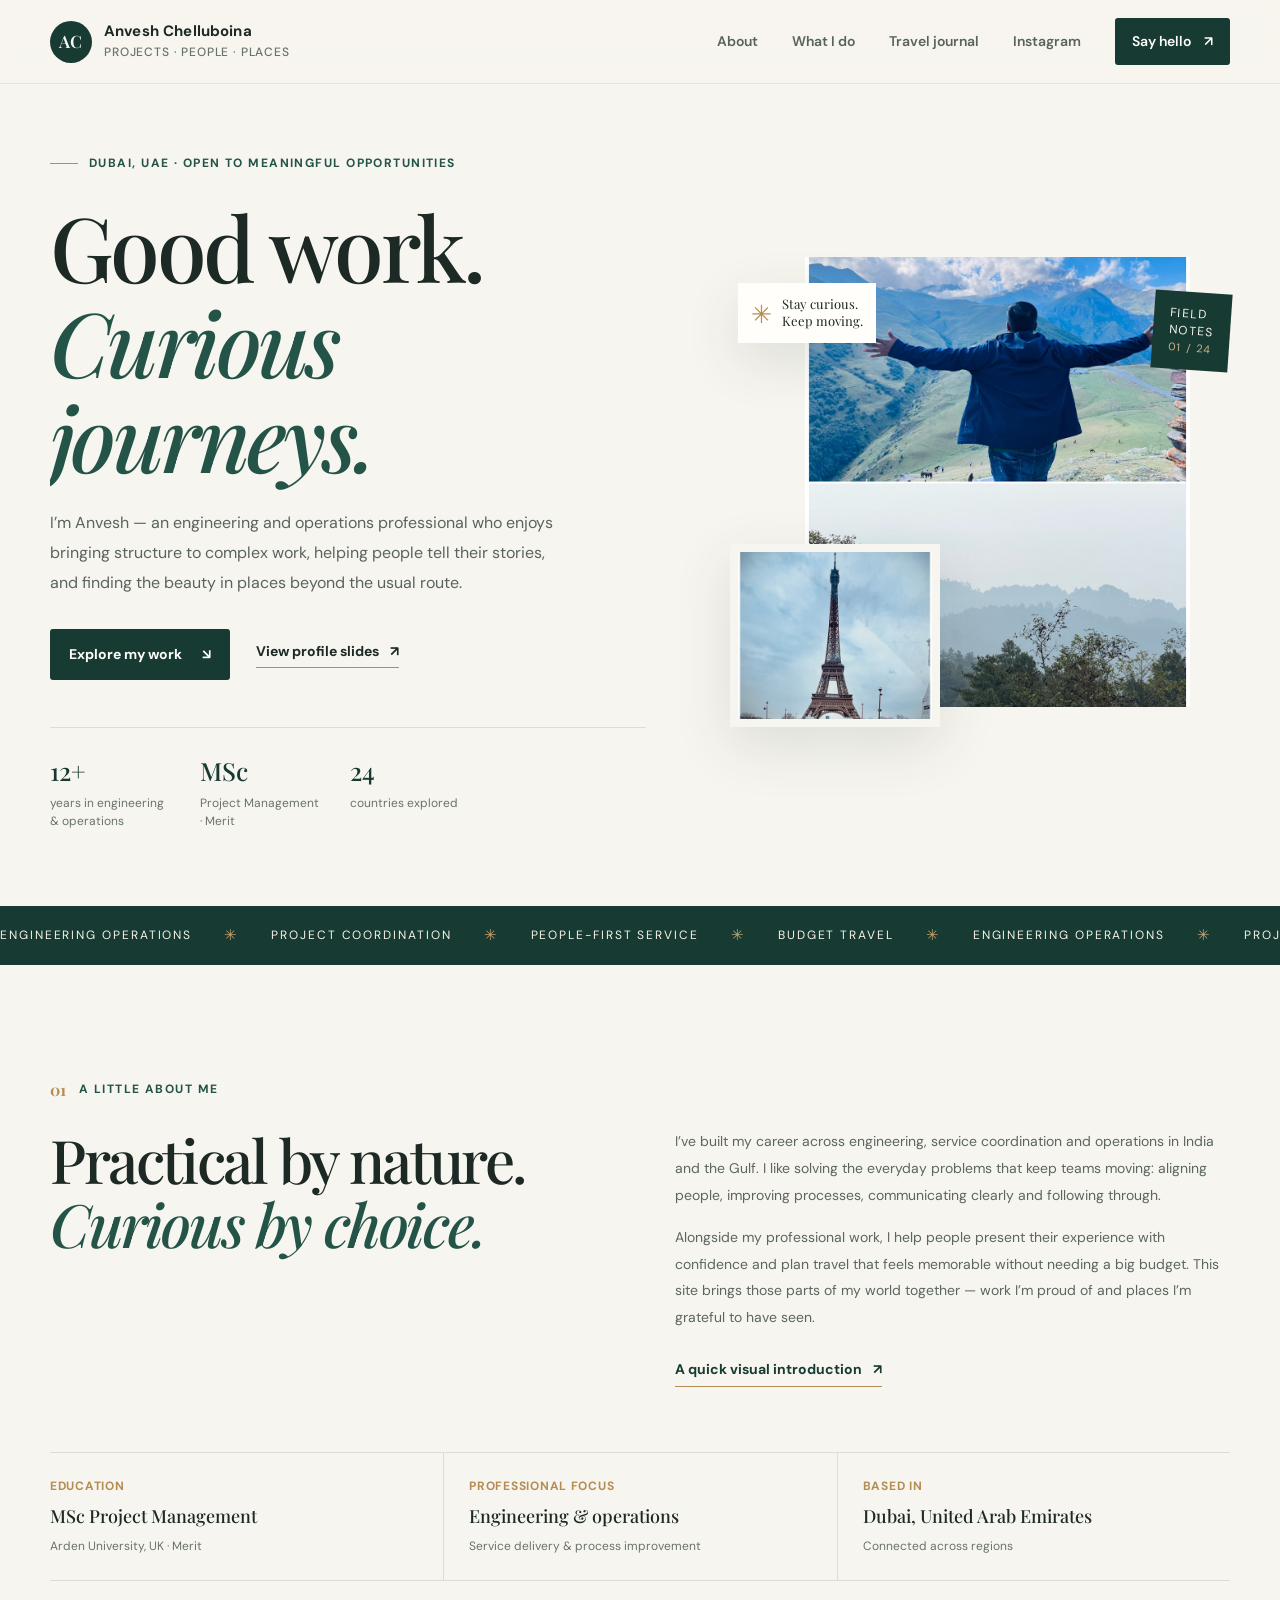
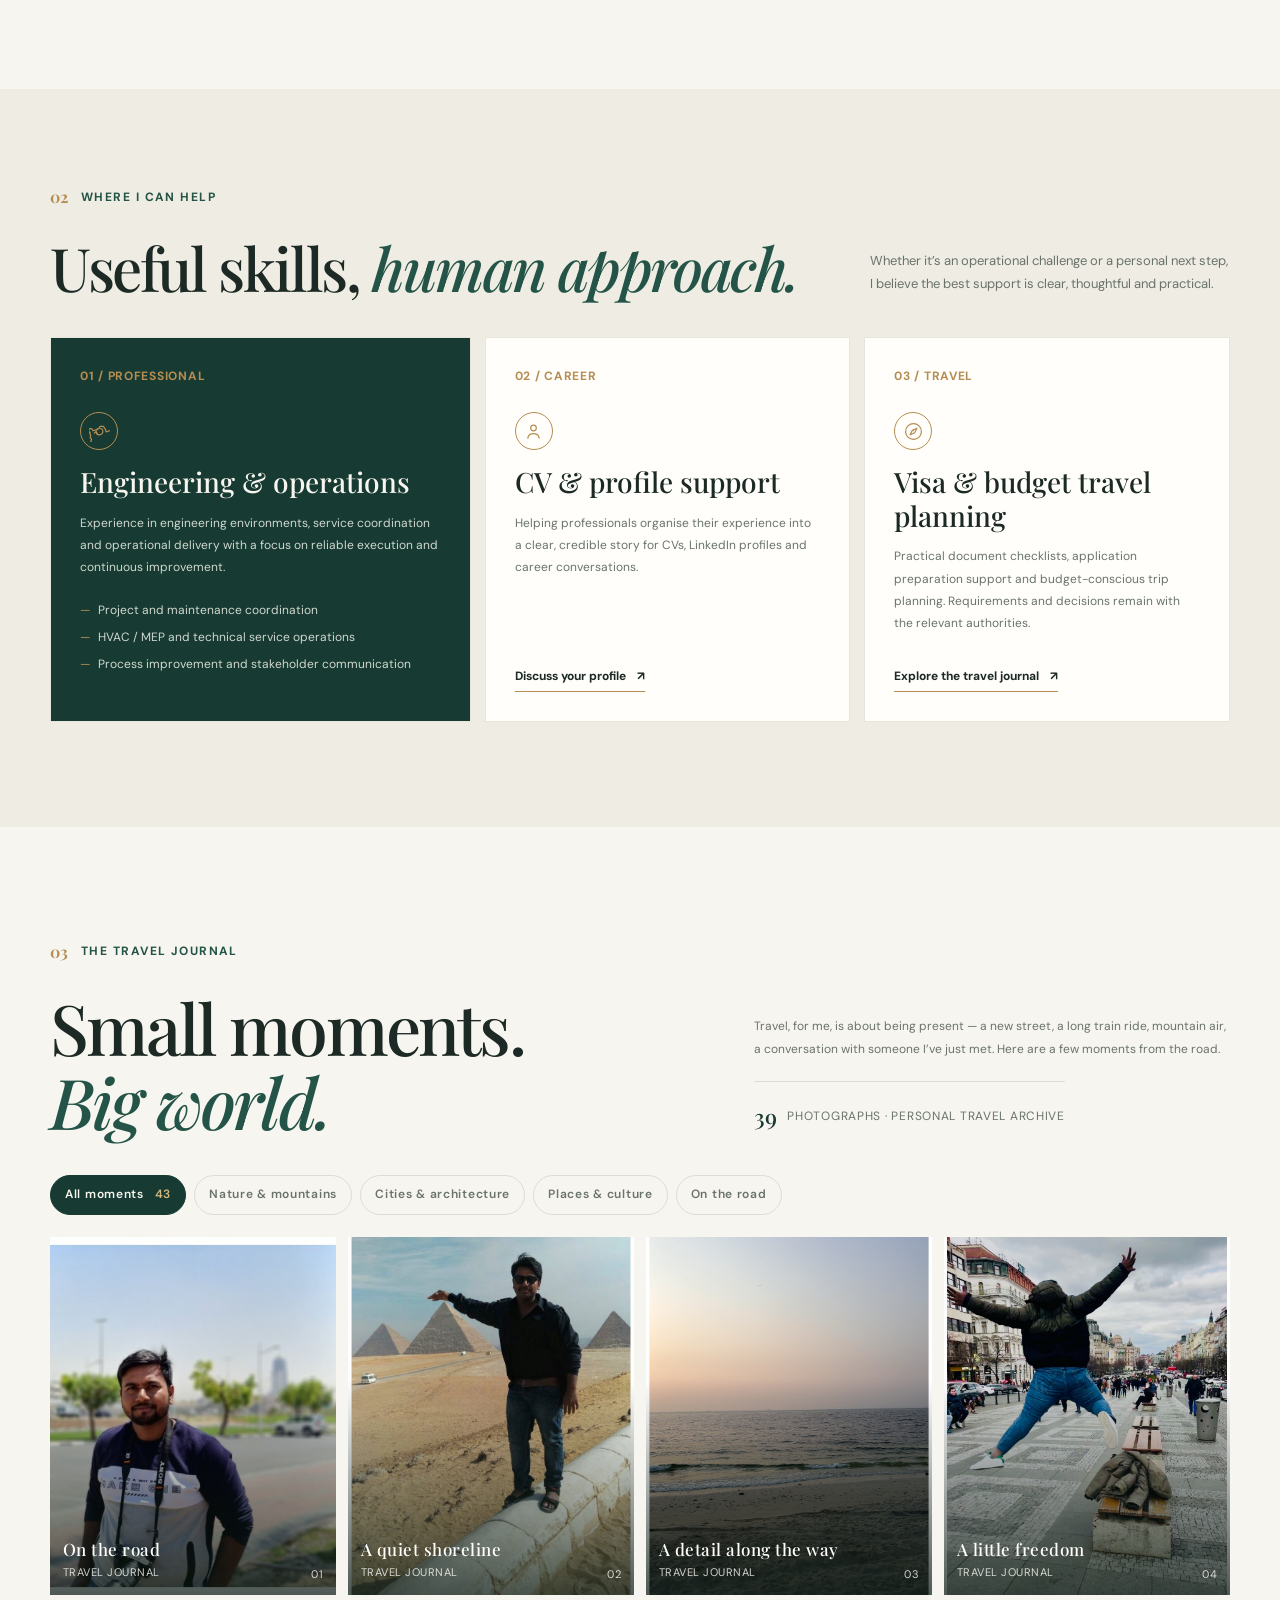
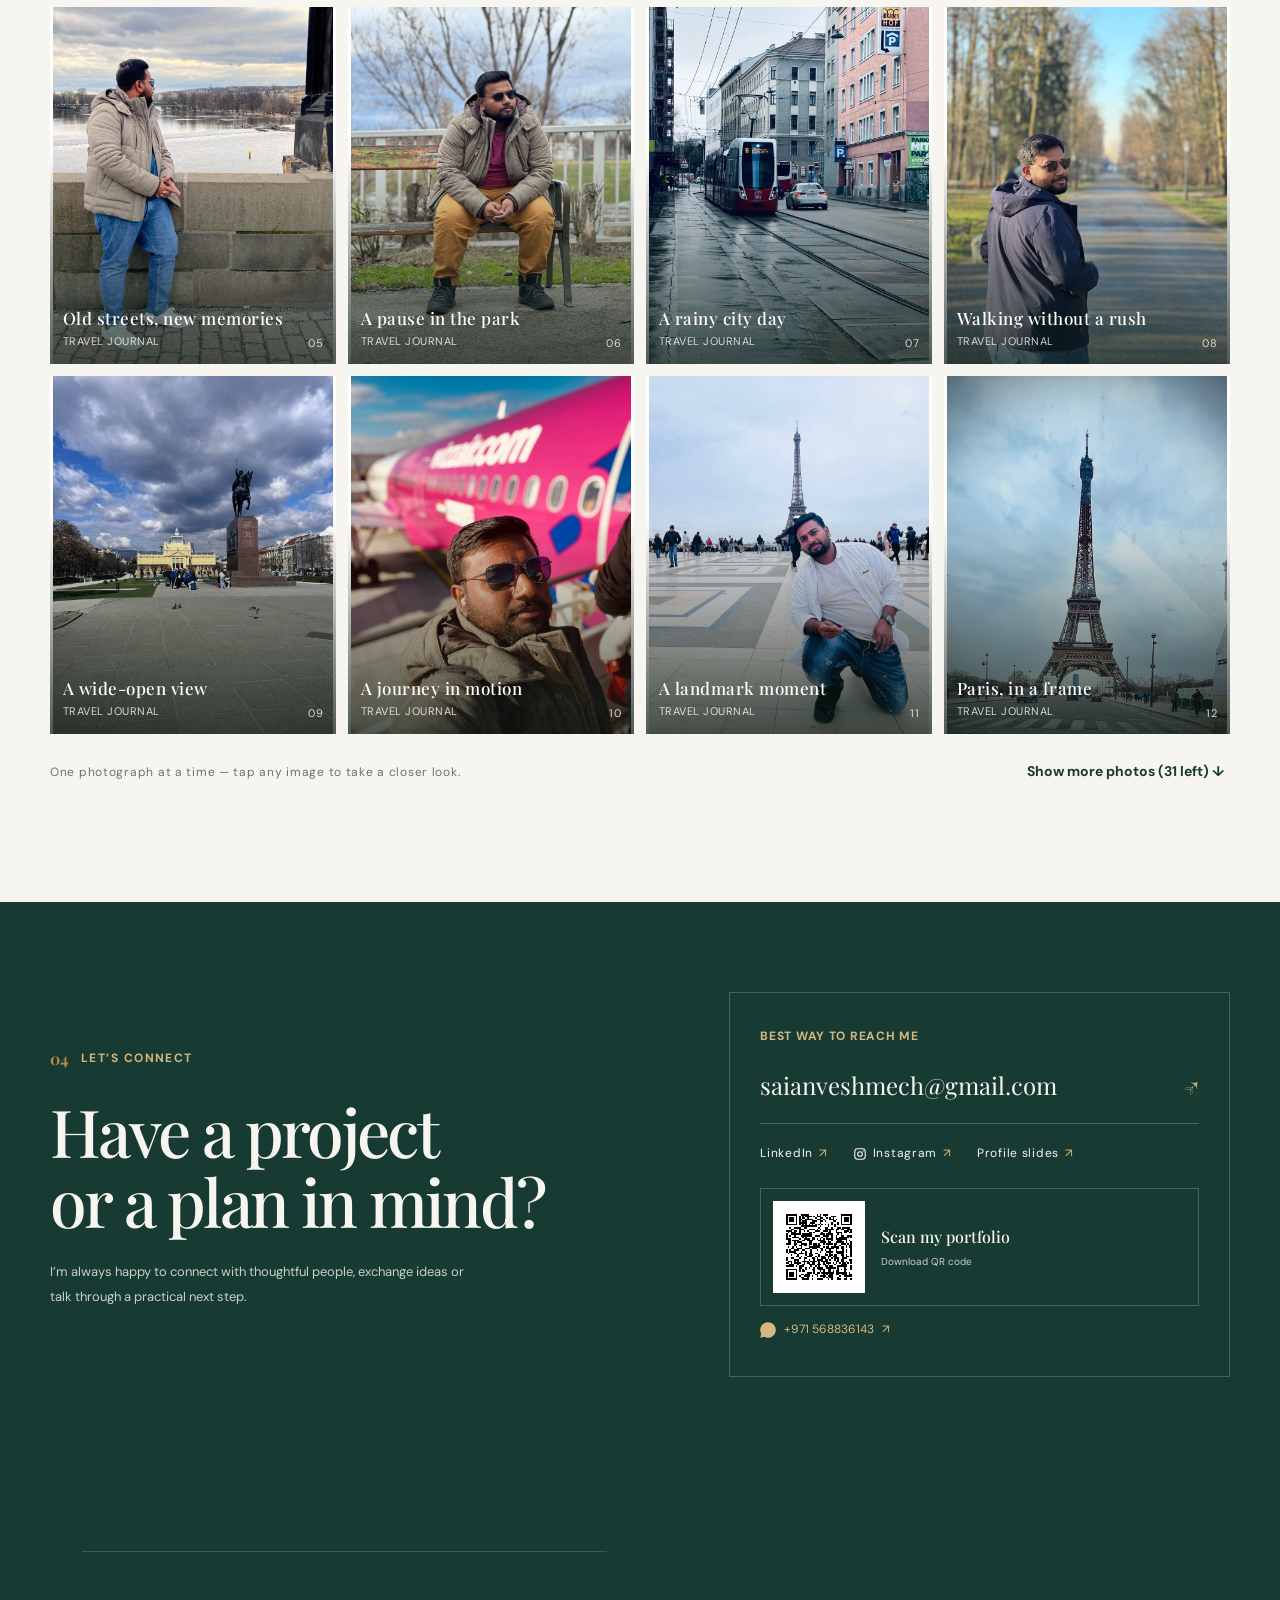
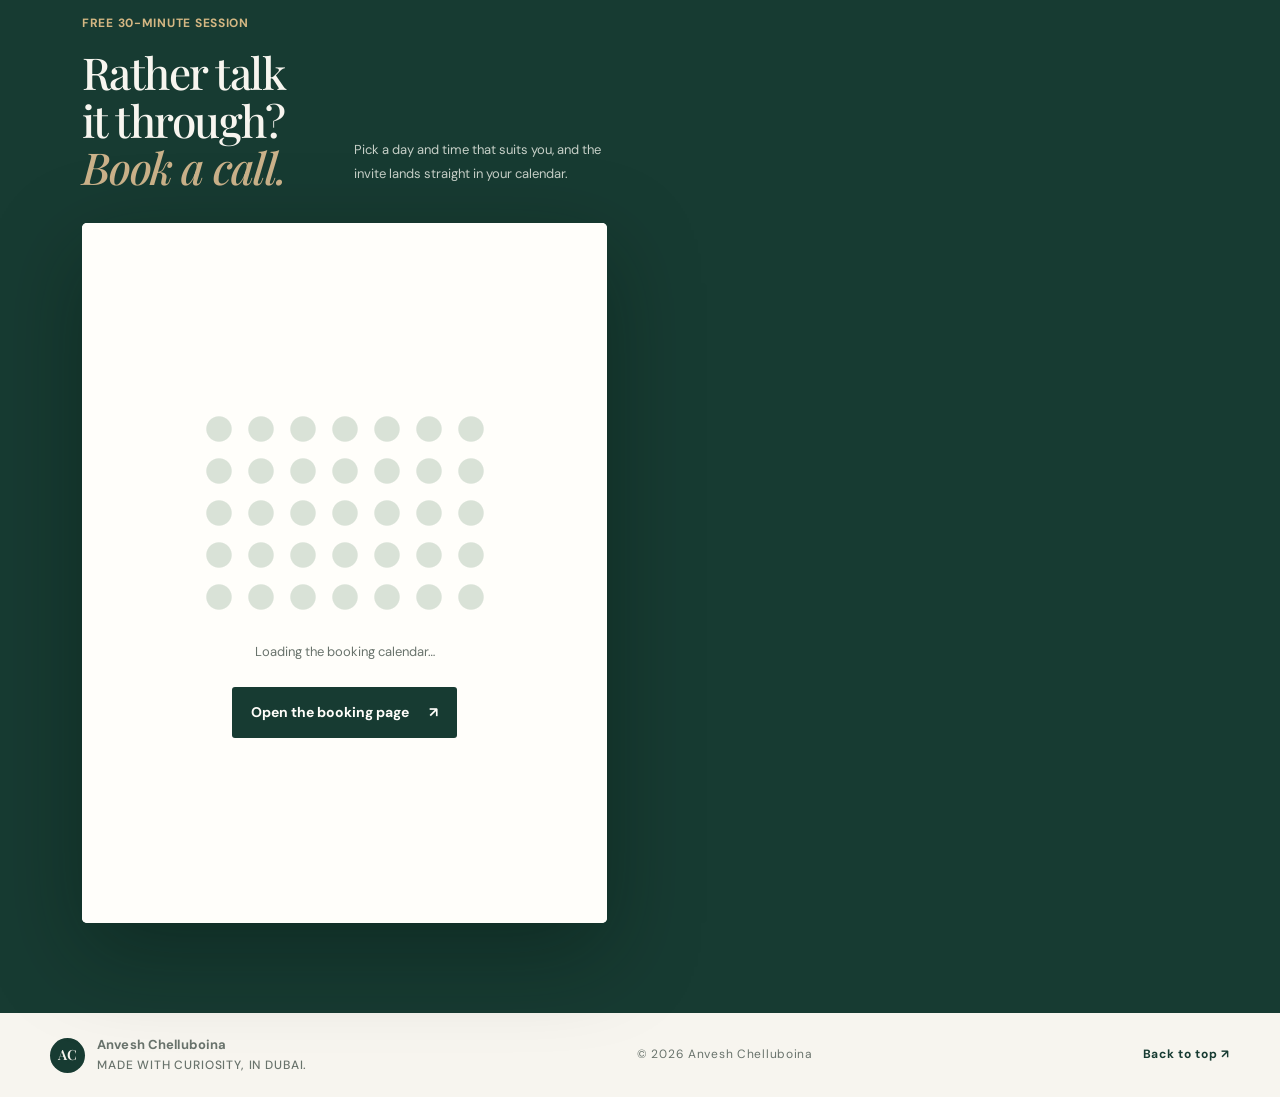
==== commit eda2a2e4: "Use WhatsApp icon for contact link" ====
--- a/index.html
+++ b/index.html
@@ -77,7 +77,7 @@
           <small>Download QR code</small>
         </span>
       </a>
-      <a class="contact-whatsapp" href="https://wa.me/971568836143" target="_blank" rel="noopener noreferrer" aria-label="Message me on WhatsApp at +971 568836143">WhatsApp · +971 568836143 <span>↗</span></a>
+      <a class="contact-whatsapp" href="https://wa.me/971568836143" target="_blank" rel="noopener noreferrer" aria-label="Message me on WhatsApp at +971 568836143"><svg class="whatsapp-icon" viewBox="0 0 24 24" aria-hidden="true"><path d="M20.3 3.7A11.7 11.7 0 0 0 12 .25C5.55.25.3 5.5.3 11.95c0 2.06.54 4.09 1.56 5.87L.2 23.8l6.12-1.61a11.7 11.7 0 0 0 5.68 1.46h.01c6.45 0 11.7-5.25 11.7-11.7 0-3.13-1.22-6.07-3.41-8.25Z"/><path d="M8.1 6.8c-.2-.45-.4-.46-.6-.47h-.52c-.18 0-.47.07-.72.34-.25.27-.95.93-.95 2.27s.97 2.63 1.1 2.81c.14.18 1.87 3 4.62 4.09.64.27 1.14.43 1.53.55.64.2 1.22.17 1.68.1.51-.08 1.58-.65 1.8-1.28.22-.63.22-1.17.15-1.28-.06-.11-.25-.18-.52-.31s-1.58-.78-1.83-.87c-.24-.09-.42-.13-.6.13-.18.27-.69.87-.85 1.05-.15.18-.31.2-.58.07-.27-.13-1.12-.41-2.13-1.31-.79-.7-1.32-1.57-1.48-1.84-.15-.27-.02-.41.12-.54.12-.12.27-.31.4-.47.14-.15.18-.27.27-.45.09-.18.05-.34-.02-.47-.07-.13-.6-1.44-.83-1.97Z"/></svg>+971 568836143 <span>↗</span></a>
     </div>
       <div class="section-wrap booking-wrap" id="book">
         <div class="booking-head reveal">
--- a/flapboard.css
+++ b/flapboard.css
@@ -154,4 +154,4 @@
   .photo-card-caption small{font-size:10px}
 }
 .portfolio-qr{display:flex;align-items:center;gap:16px;margin-top:24px;padding:12px;border:1px solid rgba(255,255,255,.2);transition:border-color .2s,transform .2s}.portfolio-qr:hover{border-color:#d4b783;transform:translateY(-2px)}.portfolio-qr img{width:92px;height:92px;background:#fff;padding:5px;image-rendering:pixelated}.portfolio-qr strong,.portfolio-qr small{display:block}.portfolio-qr strong{font-family:var(--serif);font-size:16px;font-weight:500}.portfolio-qr small{margin-top:4px;color:#c7d0c8;font-size:10px}
-.contact-whatsapp{display:inline-flex;align-items:center;gap:8px;margin-top:14px;color:#d4b783;font-size:12px}.contact-whatsapp:hover{text-decoration:underline}.contact-whatsapp span{transition:transform .2s}.contact-whatsapp:hover span{transform:translate(2px,-2px)}
+.contact-whatsapp{display:inline-flex;align-items:center;gap:8px;margin-top:14px;color:#d4b783;font-size:12px}.contact-whatsapp:hover{text-decoration:underline}.contact-whatsapp .whatsapp-icon{width:16px;height:16px;fill:currentColor;flex:none}.contact-whatsapp span{transition:transform .2s}.contact-whatsapp:hover span{transform:translate(2px,-2px)}
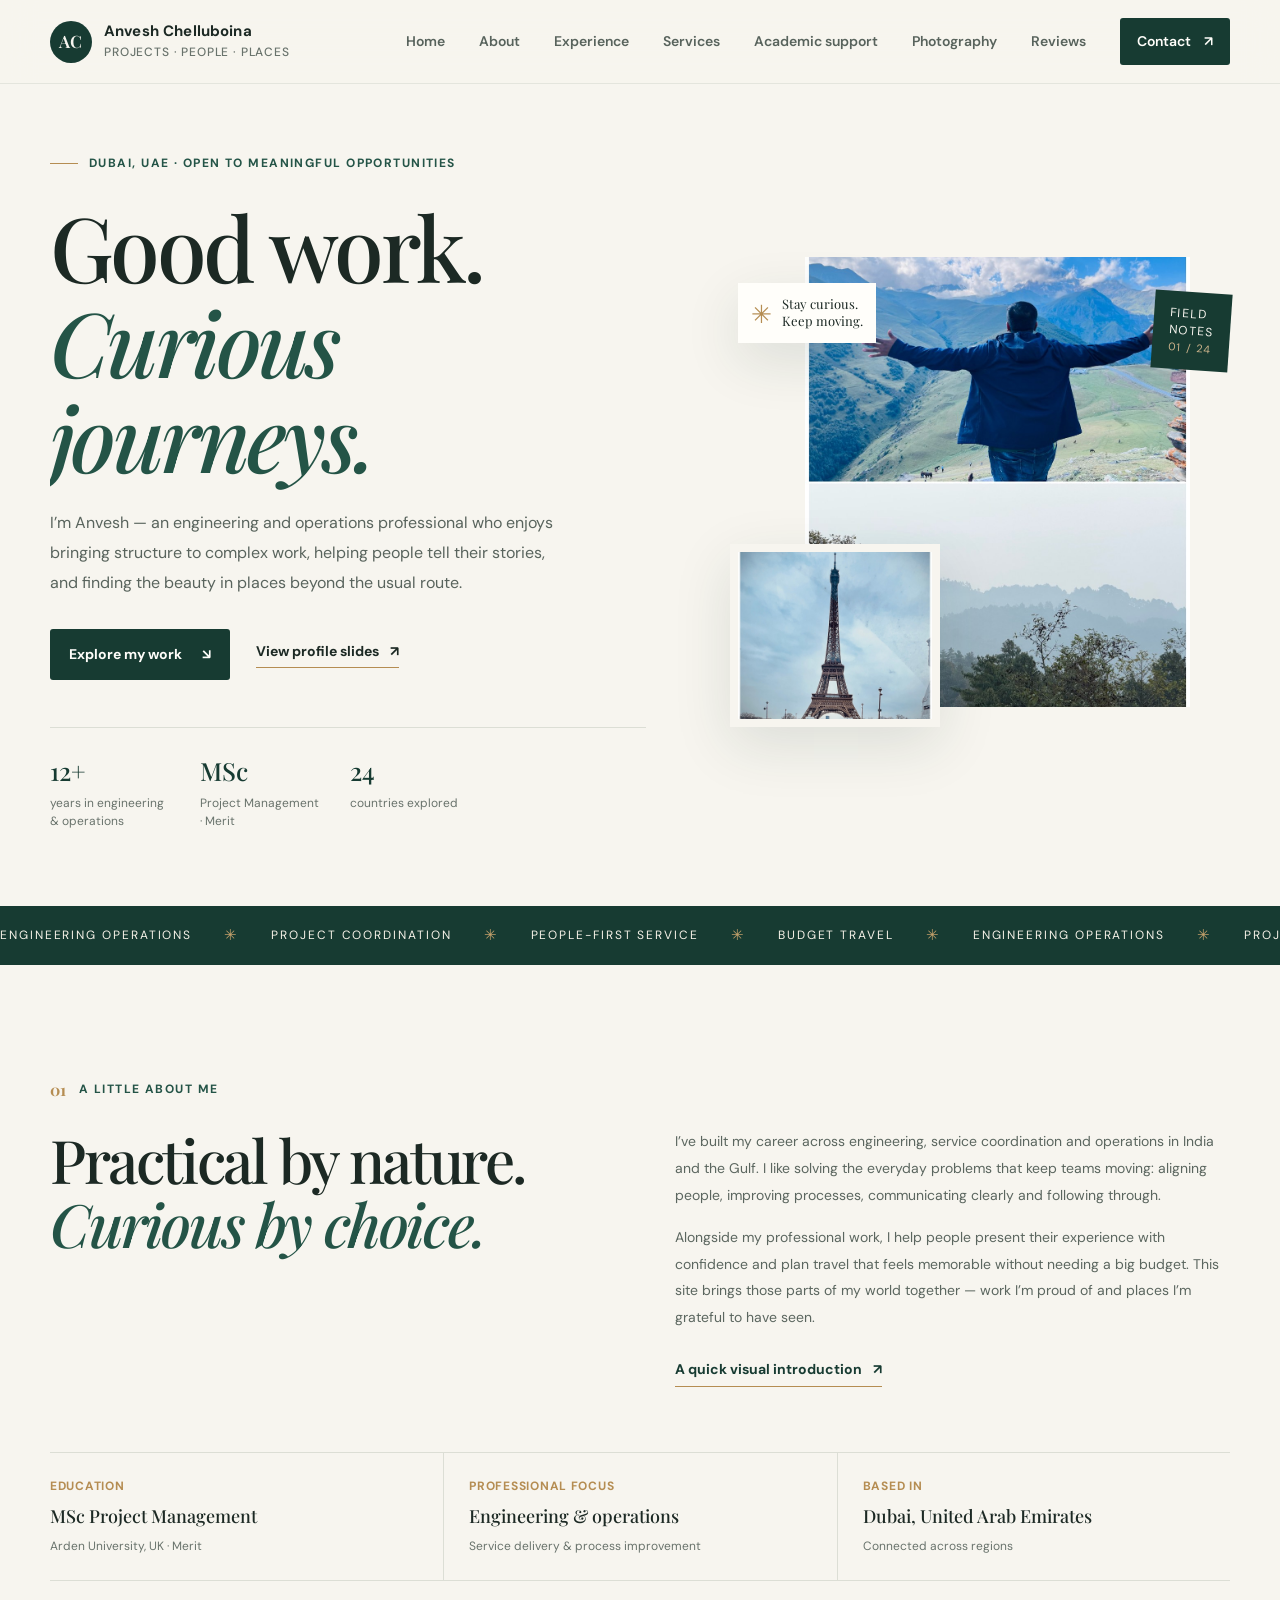
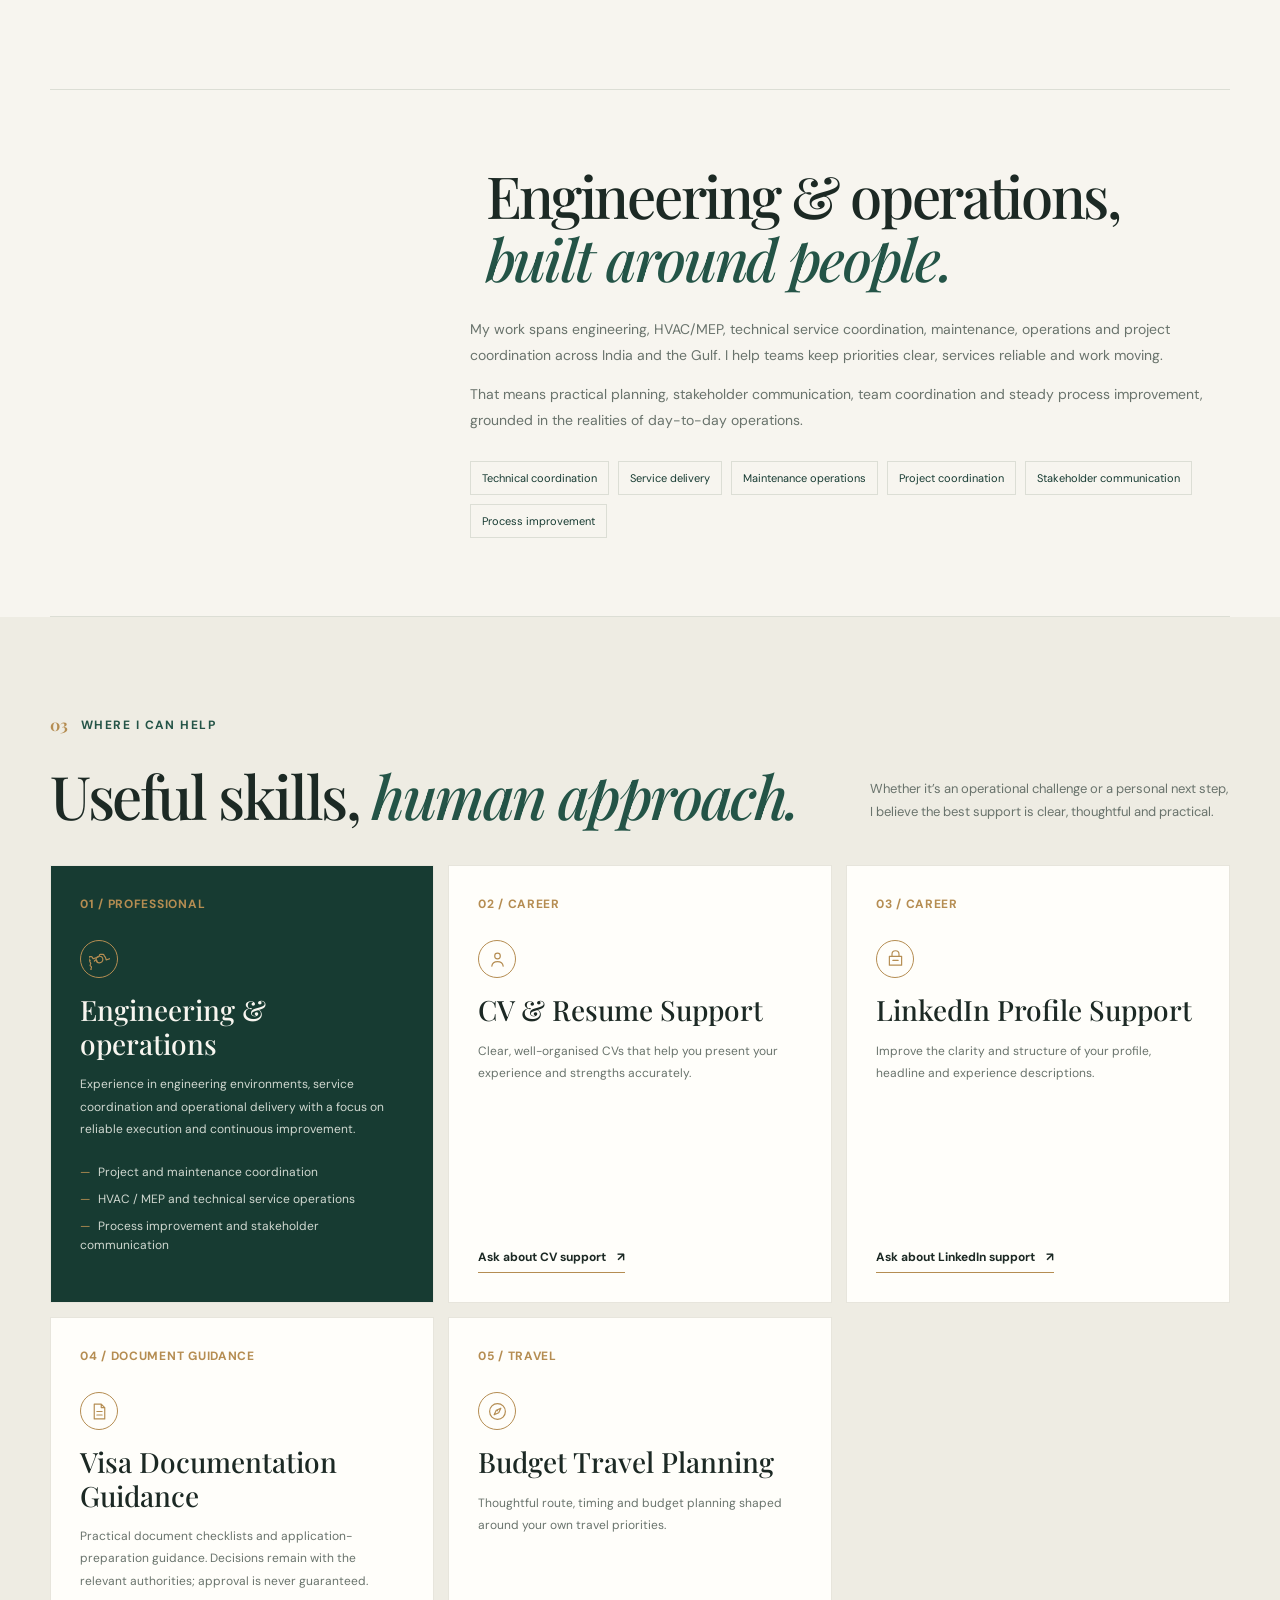
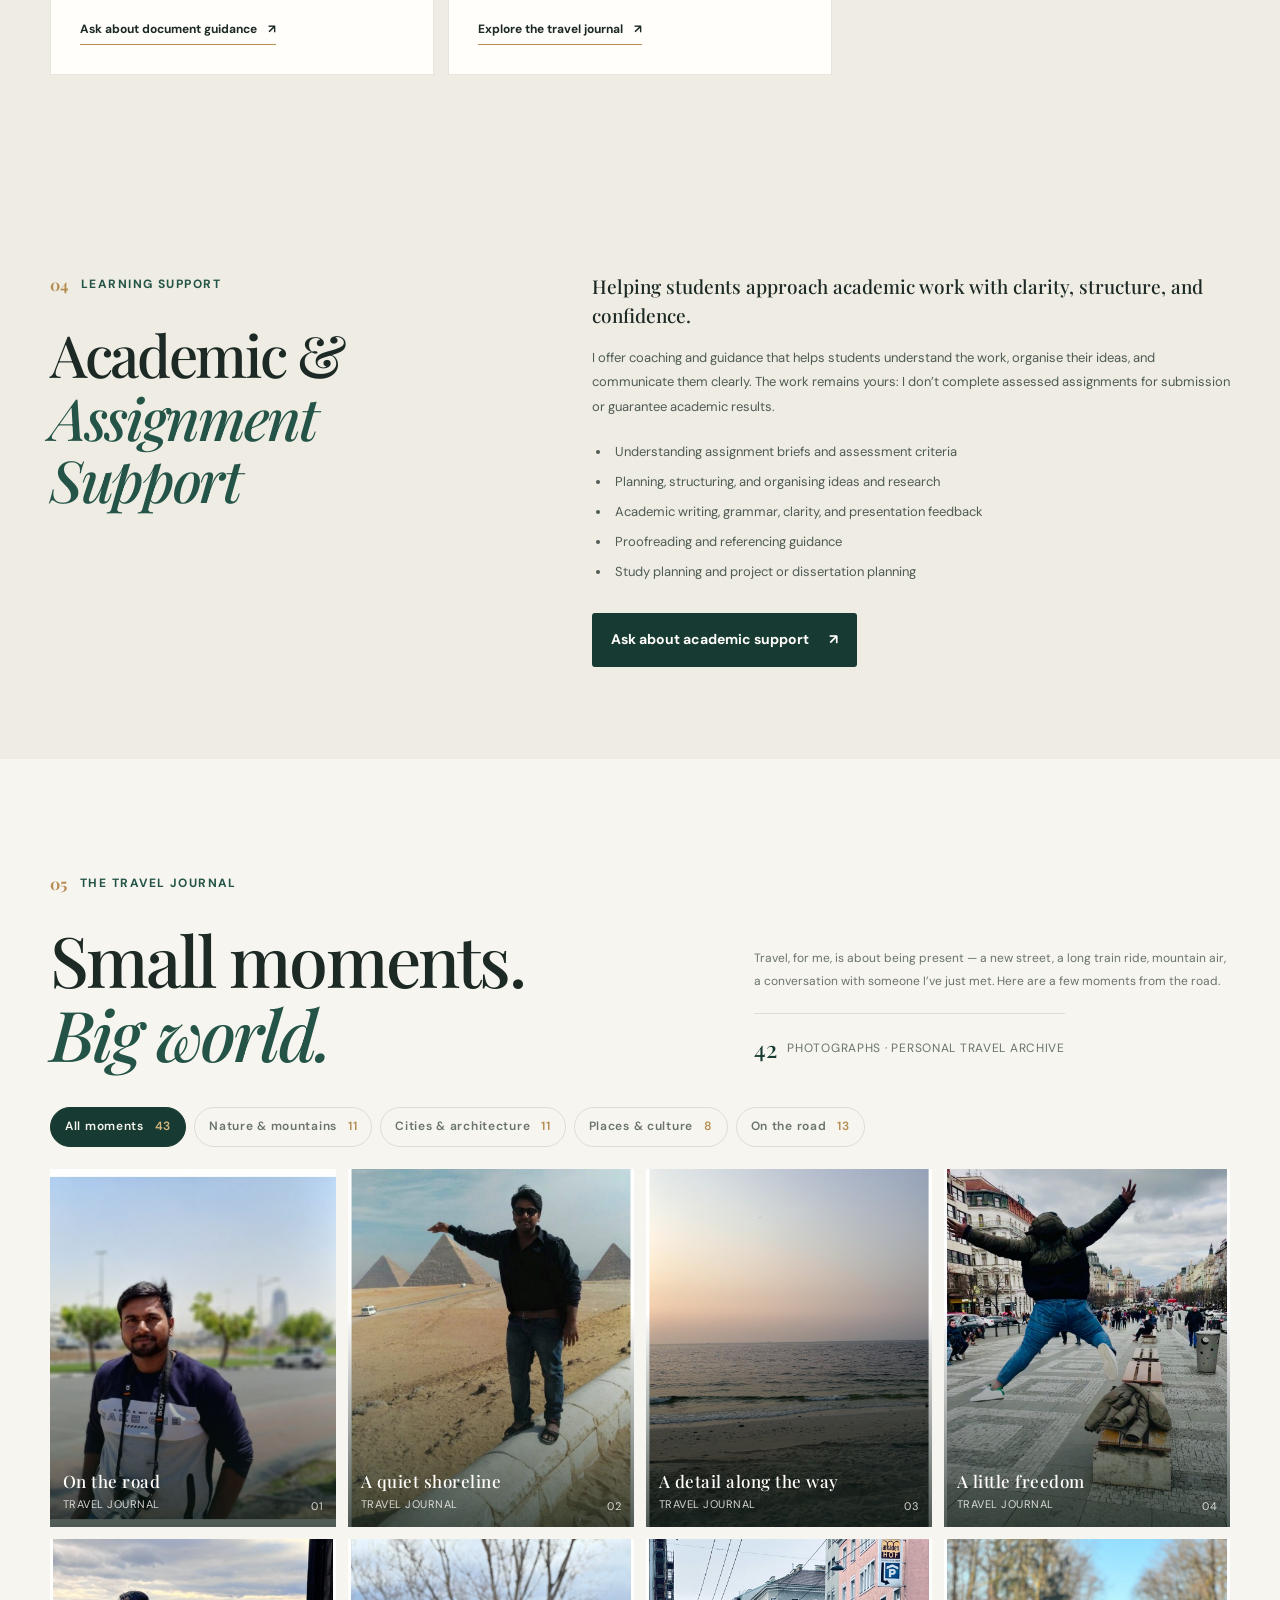
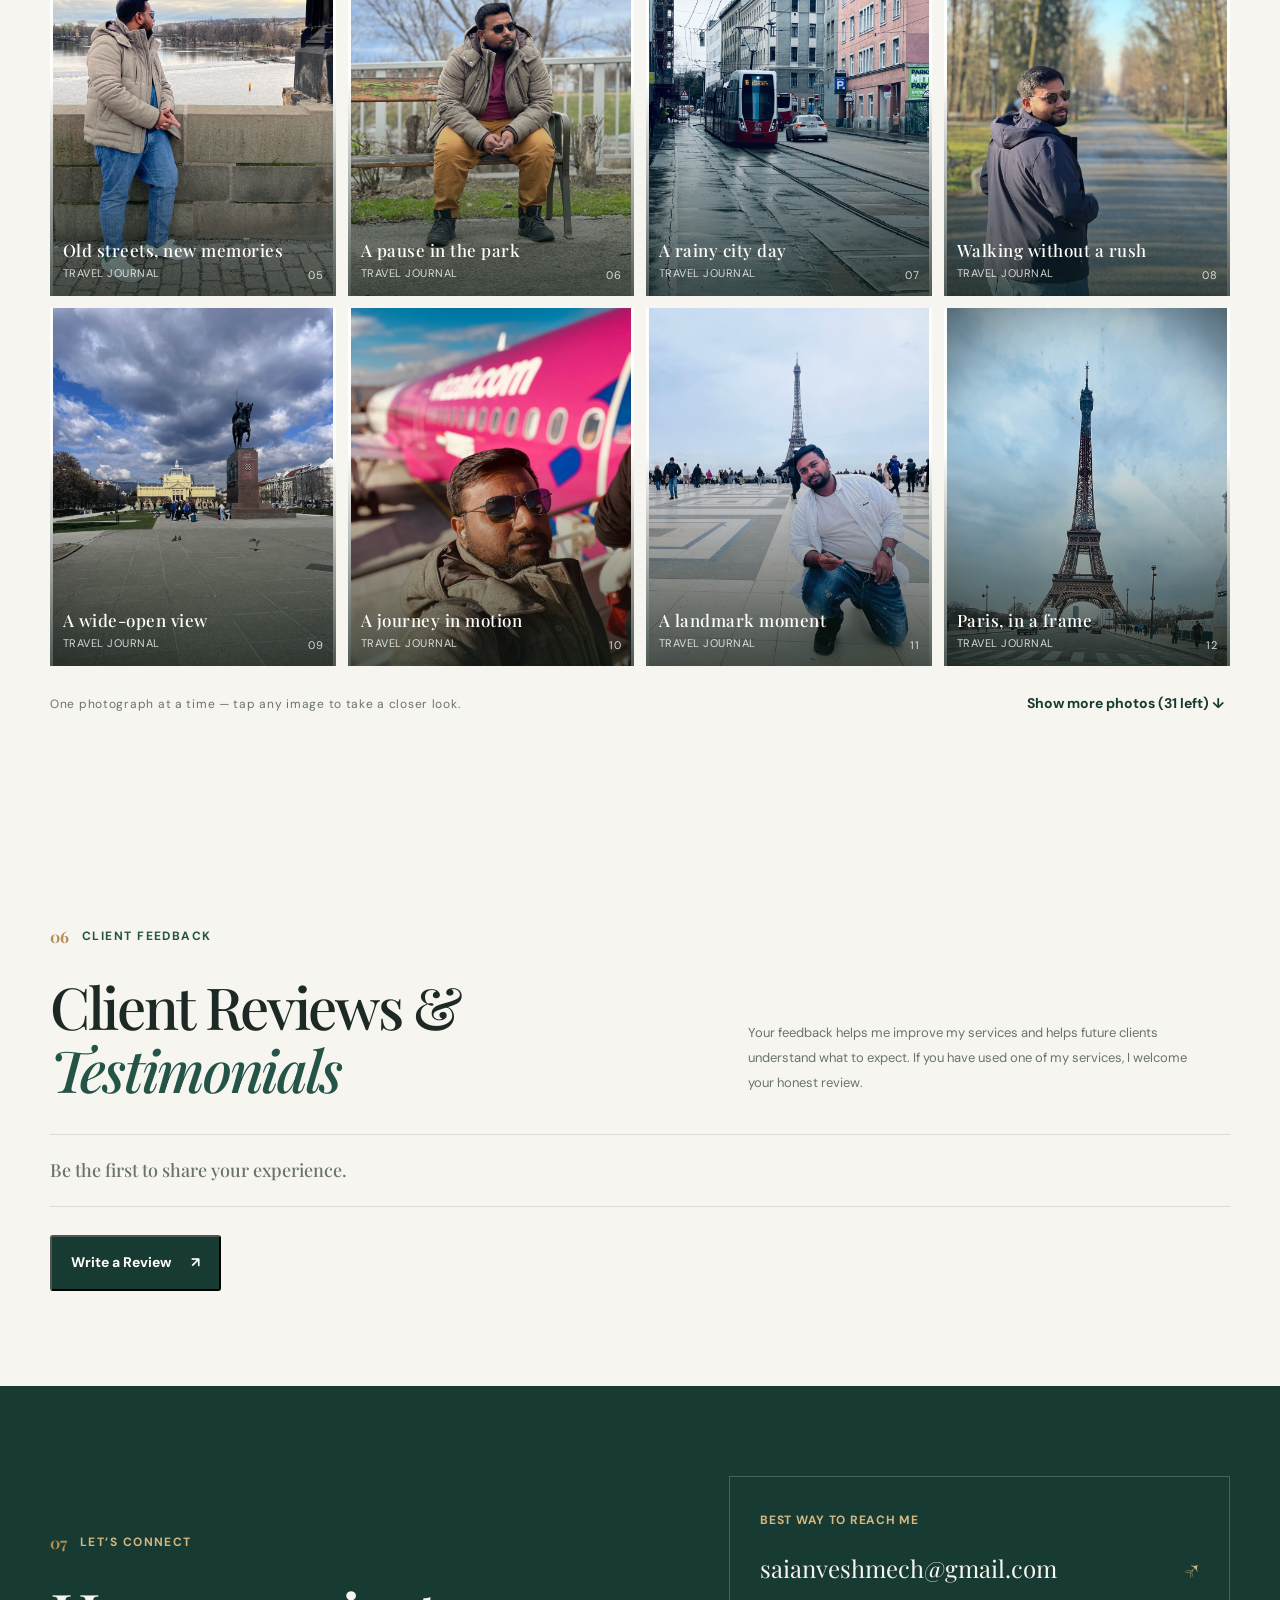
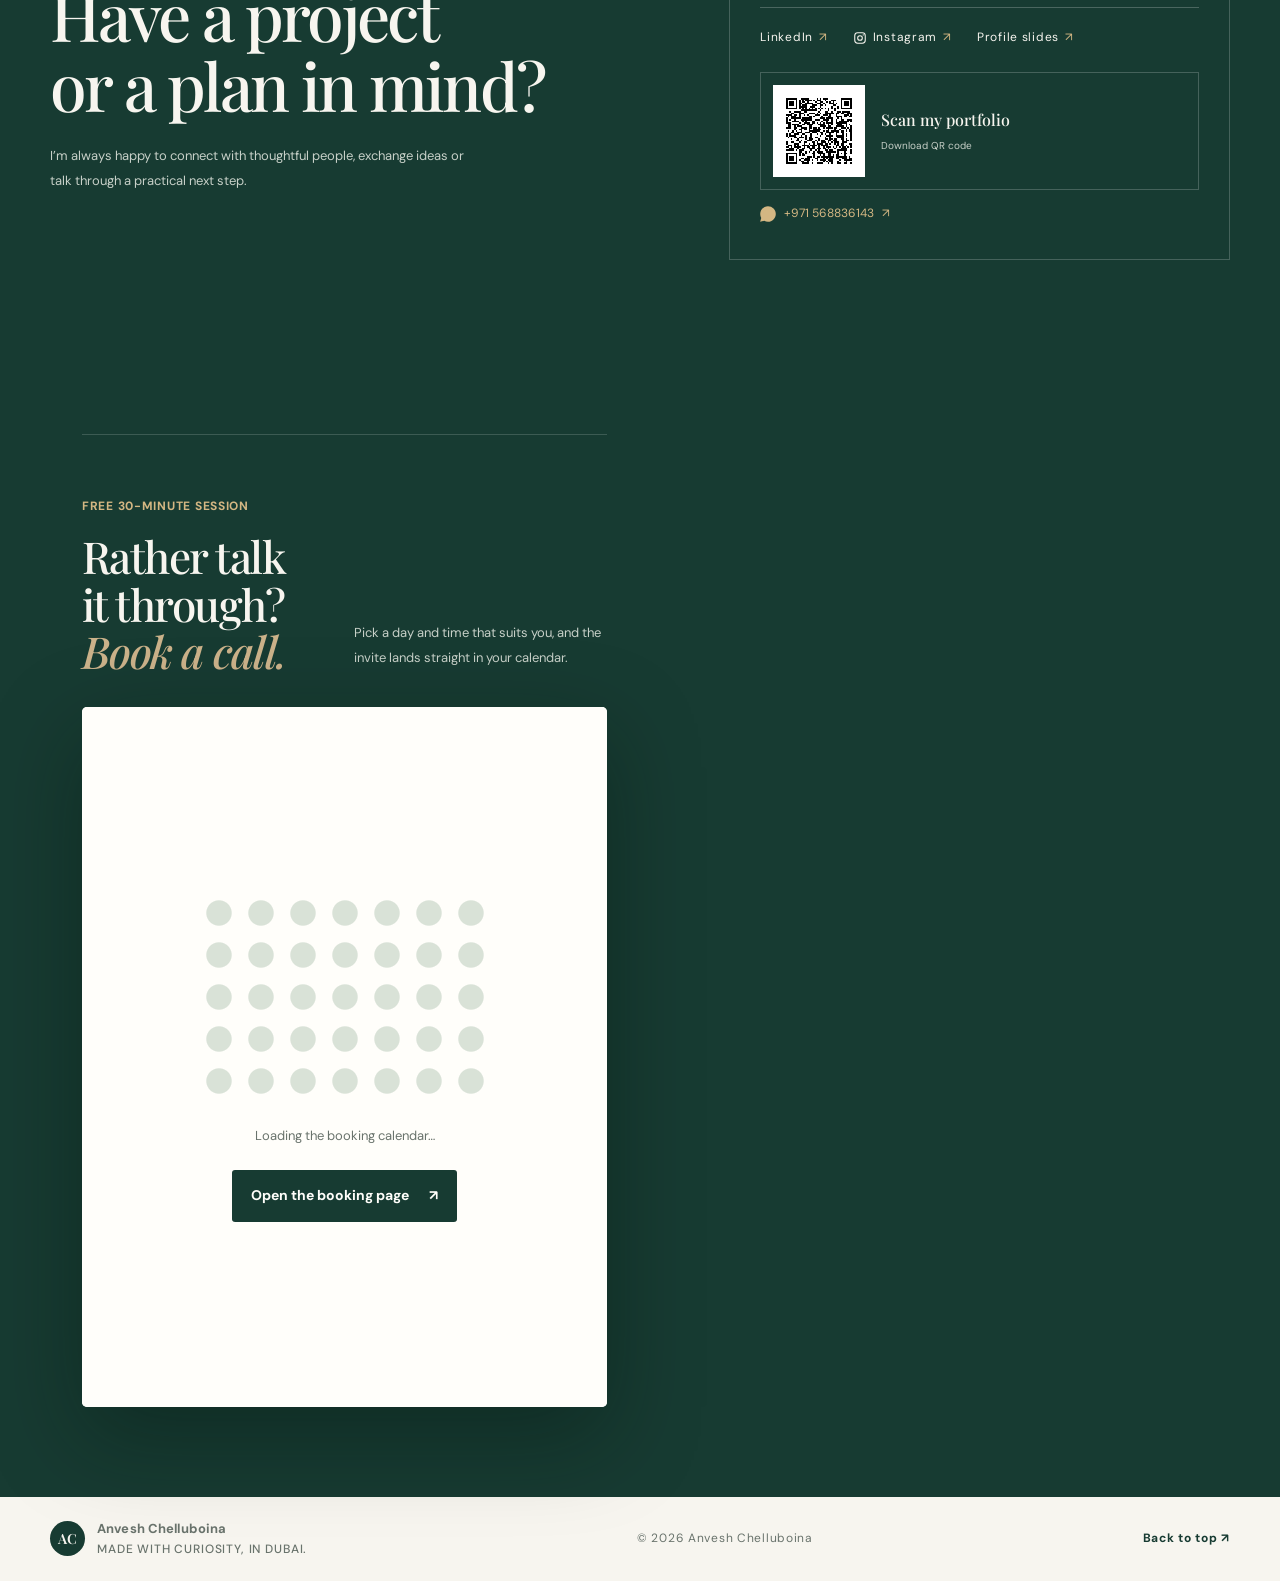
==== commit 3c1abbd3: "Enhance portfolio and add moderated reviews" ====
--- a/index.html
+++ b/index.html
@@ -18,7 +18,7 @@
     <a class="brand" href="#top" aria-label="Anvesh Chelluboina home"><span class="brand-mark">AC</span><span>Anvesh Chelluboina<small>Projects · People · Places</small></span></a>
     <button class="menu-toggle" aria-expanded="false" aria-controls="main-nav" aria-label="Open navigation"><span></span><span></span></button>
     <nav id="main-nav" class="main-nav">
-      <a href="#about">About</a><a href="#work">What I do</a><a href="#journal">Travel journal</a><a href="https://www.instagram.com/anvesh.visuals/" target="_blank" rel="noopener noreferrer" aria-label="Instagram @anvesh.visuals">Instagram</a><a href="#contact" class="nav-cta">Say hello <span aria-hidden="true">↗</span></a>
+      <a href="#top">Home</a><a href="#about">About</a><a href="#experience">Experience</a><a href="#work">Services</a><a href="#academic-support">Academic support</a><a href="#journal">Photography</a><a href="#reviews">Reviews</a><a href="#contact" class="nav-cta">Contact <span aria-hidden="true">↗</span></a>
     </nav>
   </header>
 
@@ -47,29 +47,64 @@
       <div class="credential-strip"><div class="reveal"><span class="mini-label">Education</span><strong>MSc Project Management</strong><small>Arden University, UK · Merit</small></div><div class="reveal" style="--i:1"><span class="mini-label">Professional focus</span><strong>Engineering & operations</strong><small>Service delivery & process improvement</small></div><div class="reveal" style="--i:2"><span class="mini-label">Based in</span><strong>Dubai, United Arab Emirates</strong><small>Connected across regions</small></div></div>
     </section>
 
+    <section class="experience-section section-wrap" id="experience">
+      <div class="experience-heading"><div class="section-label reveal"><span>02</span> Professional focus</div><h2 class="reveal">Engineering & operations,<br><em>built around people.</em></h2></div>
+      <div class="experience-copy reveal"><p>My work spans engineering, HVAC/MEP, technical service coordination, maintenance, operations and project coordination across India and the Gulf. I help teams keep priorities clear, services reliable and work moving.</p><p>That means practical planning, stakeholder communication, team coordination and steady process improvement, grounded in the realities of day-to-day operations.</p></div>
+      <div class="experience-skills" aria-label="Professional strengths"><span>Technical coordination</span><span>Service delivery</span><span>Maintenance operations</span><span>Project coordination</span><span>Stakeholder communication</span><span>Process improvement</span></div>
+    </section>
+
     <section class="work-section" id="work"><div class="section-wrap">
-      <div class="section-heading"><div class="reveal"><div class="section-label"><span>02</span> Where I can help</div><h2>Useful skills, <em>human approach.</em></h2></div><p class="reveal" style="--i:1">Whether it’s an operational challenge or a personal next step, I believe the best support is clear, thoughtful and practical.</p></div>
+      <div class="section-heading"><div class="reveal"><div class="section-label"><span>03</span> Where I can help</div><h2>Useful skills, <em>human approach.</em></h2></div><p class="reveal" style="--i:1">Whether it’s an operational challenge or a personal next step, I believe the best support is clear, thoughtful and practical.</p></div>
       <div class="service-grid">
         <article class="service-card service-featured reveal"><span class="card-index">01 / PROFESSIONAL</span><div class="service-icon"><svg viewBox="0 0 24 24" aria-hidden="true"><path d="M12 8.3a3.8 3.8 0 1 0 0 7.6 3.8 3.8 0 0 0 0-7.6zm7.6 4.2a7.9 7.9 0 0 0-.8-2.9L18.5 9a1.1 1.1 0 0 1-.8-.8l-.7-1.3a1.1 1.1 0 0 0-1-.8h-2.9a1.1 1.1 0 0 0-1 .8l-.7 1.3a1.1 1.1 0 0 1-.8.8l-1.3.7a7.9 7.9 0 0 0-2.9.8l-.7.4a1.1 1.1 0 0 1-1.4-.5l-.7-1.1a1.1 1.1 0 0 0-1-.6h-1.6a1.1 1.1 0 0 0-1 .9l-.4 1.7a1.1 1.1 0 0 1-.3.6L1.3 13a1.1 1.1 0 0 0-.3 1.2l.9 2.1a1.1 1.1 0 0 1-.1.9L1.4 18a1.1 1.1 0 0 0 .1 1.2l1.1.9a1.1 1.1 0 0 1 .2.8l-.6 2.1a1.1 1.1 0 0 0 .4 1.1l1 .7a1.1 1.1 0 0 1 .5.9l.3 1.6a1.1 1.1 0 0 0 1.1 1h2.1a1.1 1.1 0 0 1 .9.5l1.1 1.8a1.1 1.1 0 0 0 1.1.7l1.6-.3a1.1 1.1 0 0 1 1.1.6l.4 1.2a1.1 1.1 0 0 0 1.2.8l2.3-.6a1.1 1.1 0 0 1 1.2.7l.4 1.2a1.1 1.1 0 0 0 1.1.6l2.2-.4a1.1 1.1 0 0 1 1.2.6l.4 1.1a1.1 1.1 0 0 0 1.1.8l1.7-.2a1.1 1.1 0 0 1 1.2.7l.6 1.4a1.1 1.1 0 0 0 1.1.6l2.2-.4a1.1 1.1 0 0 1 1 .9l.4 1.7a1.1 1.1 0 0 0 1.1.8l1.4-.1c.5-.1 1-.4 1.3-.8l.7-1.1a1.1 1.1 0 0 1 1.6-.1l.7 1a1.1 1.1 0 0 0 1.5.3l1.1-.8a1.1 1.1 0 0 1 1.4 0l1 1.1a1.1 1.1 0 0 1 .1 1.2l-.8 1.6a1.1 1.1 0 0 0 .1 1.2l1.5 1.2a1.1 1.1 0 0 0 1.1.2l1.4-.5a1.1 1.1 0 0 1 1.2.7l.5 1.4a1.1 1.1 0 0 0 1.1.7l1.8-.4a1.1 1.1 0 0 1 1 .8l.3 1.2a1.1 1.1 0 0 0 1 .8h1.6a1.1 1.1 0 0 0 1-.9l.4-1.5a1.1 1.1 0 0 1 .7-1l1.6-.6a1.1 1.1 0 0 0 .7-1l-.2-1.1a1.1 1.1 0 0 0-.6-.8l-1.8-.8a1.1 1.1 0 0 1-.5-.8V12.5a1.1 1.1 0 0 1 .5-.9l1.5-.8a1.1 1.1 0 0 0 .7-1 .5.5 0 0 0 0-.2l-.8-1.6a1.1 1.1 0 0 0-1-.6h-1.7a1.1 1.1 0 0 1-.9-.6l-.8-1.5a1.1 1.1 0 0 0-1-.6h-1.7a1.1 1.1 0 0 1-.7-.5l-.8-1.3a1.1 1.1 0 0 0-1-.7zm-13.5 1.4a1.3 1.3 0 1 1 3.2 1.3 1.3 0 0 1-3.2-1.3zm2.5 7.6a1.3 1.3 0 1 1 0-2.6 1.3 1.3 0 0 1 0 2.6z"/></svg></div><h3>Engineering & operations</h3><p>Experience in engineering environments, service coordination and operational delivery with a focus on reliable execution and continuous improvement.</p><ul><li>Project and maintenance coordination</li><li>HVAC / MEP and technical service operations</li><li>Process improvement and stakeholder communication</li></ul></article>
-        <article class="service-card reveal" style="--i:1"><span class="card-index">02 / CAREER</span><div class="service-icon"><svg viewBox="0 0 24 24" aria-hidden="true"><circle cx="12" cy="8" r="3.2"/><path d="M5.5 19.5c.5-3.2 2.7-5 6.5-5s6 1.8 6.5 5"/></svg></div><h3>CV & profile support</h3><p>Helping professionals organise their experience into a clear, credible story for CVs, LinkedIn profiles and career conversations.</p><a class="card-link" href="#contact">Discuss your profile <span>↗</span></a></article>
-        <article class="service-card reveal" style="--i:2"><span class="card-index">03 / TRAVEL</span><div class="service-icon"><svg viewBox="0 0 24 24" aria-hidden="true"><circle cx="12" cy="12" r="9"/><path d="m15.8 8.2-2.4 5.2-5.2 2.4 2.4-5.2 5.2-2.4zm-3.8 2.6v.2"/></svg></div><h3>Visa & budget travel planning</h3><p>Practical document checklists, application preparation support and budget-conscious trip planning. Requirements and decisions remain with the relevant authorities.</p><a class="card-link" href="#journal">Explore the travel journal <span>↗</span></a></article>
+        <article class="service-card reveal" style="--i:1"><span class="card-index">02 / CAREER</span><div class="service-icon"><svg viewBox="0 0 24 24" aria-hidden="true"><circle cx="12" cy="8" r="3.2"/><path d="M5.5 19.5c.5-3.2 2.7-5 6.5-5s6 1.8 6.5 5"/></svg></div><h3>CV & Resume Support</h3><p>Clear, well-organised CVs that help you present your experience and strengths accurately.</p><a class="card-link" href="#contact">Ask about CV support <span>↗</span></a></article>
+        <article class="service-card reveal" style="--i:2"><span class="card-index">03 / CAREER</span><div class="service-icon"><svg viewBox="0 0 24 24" aria-hidden="true"><path d="M5 8.5h14v10H5zM8 8.5V6a4 4 0 0 1 8 0v2.5M9 13h6"/></svg></div><h3>LinkedIn Profile Support</h3><p>Improve the clarity and structure of your profile, headline and experience descriptions.</p><a class="card-link" href="#contact">Ask about LinkedIn support <span>↗</span></a></article>
+        <article class="service-card reveal" style="--i:3"><span class="card-index">04 / DOCUMENT GUIDANCE</span><div class="service-icon"><svg viewBox="0 0 24 24" aria-hidden="true"><path d="M6 3.5h8l4 4v13H6zM14 3.5v4h4M9 12h6M9 16h6"/></svg></div><h3>Visa Documentation Guidance</h3><p>Practical document checklists and application-preparation guidance. Decisions remain with the relevant authorities; approval is never guaranteed.</p><a class="card-link" href="#contact">Ask about document guidance <span>↗</span></a></article>
+        <article class="service-card reveal" style="--i:4"><span class="card-index">05 / TRAVEL</span><div class="service-icon"><svg viewBox="0 0 24 24" aria-hidden="true"><circle cx="12" cy="12" r="9"/><path d="m15.8 8.2-2.4 5.2-5.2 2.4 2.4-5.2 5.2-2.4zm-3.8 2.6v.2"/></svg></div><h3>Budget Travel Planning</h3><p>Thoughtful route, timing and budget planning shaped around your own travel priorities.</p><a class="card-link" href="#journal">Explore the travel journal <span>↗</span></a></article>
       </div>
     </div></section>
 
+    <section class="academic-section" id="academic-support"><div class="section-wrap academic-grid">
+      <div><div class="section-label reveal"><span>04</span> Learning support</div><h2 class="reveal">Academic &<br><em>Assignment Support</em></h2></div>
+      <div class="academic-copy reveal"><p class="academic-intro">Helping students approach academic work with clarity, structure, and confidence.</p><p>I offer coaching and guidance that helps students understand the work, organise their ideas, and communicate them clearly. The work remains yours: I don’t complete assessed assignments for submission or guarantee academic results.</p><ul><li>Understanding assignment briefs and assessment criteria</li><li>Planning, structuring, and organising ideas and research</li><li>Academic writing, grammar, clarity, and presentation feedback</li><li>Proofreading and referencing guidance</li><li>Study planning and project or dissertation planning</li></ul><a class="button button-dark" href="#contact">Ask about academic support <span>↗</span></a></div>
+    </div></section>
+
     <section class="journal-section section-wrap" id="journal">
-      <div class="journal-top"><div class="reveal"><div class="section-label"><span>03</span> The travel journal</div><h2>Small moments.<br><em>Big world.</em></h2></div><div class="journal-intro reveal" style="--i:1"><p>Travel, for me, is about being present — a new street, a long train ride, mountain air, a conversation with someone I’ve just met. Here are a few moments from the road.</p><span class="photo-count"><b data-count>43</b> photographs · personal travel archive</span></div></div>
+      <div class="journal-top"><div class="reveal"><div class="section-label"><span>05</span> The travel journal</div><h2>Small moments.<br><em>Big world.</em></h2></div><div class="journal-intro reveal" style="--i:1"><p>Travel, for me, is about being present — a new street, a long train ride, mountain air, a conversation with someone I’ve just met. Here are a few moments from the road.</p><span class="photo-count"><b data-count>43</b> photographs · personal travel archive</span></div></div>
       <div class="gallery-controls reveal" role="group" aria-label="Filter travel photos">
-        <button class="filter-chip is-active" data-filter="all" aria-pressed="true">All moments <span>43</span></button>
-        <button class="filter-chip" data-filter="mountains" aria-pressed="false">Nature & mountains</button>
-        <button class="filter-chip" data-filter="cities" aria-pressed="false">Cities & architecture</button>
-        <button class="filter-chip" data-filter="culture" aria-pressed="false">Places & culture</button>
-        <button class="filter-chip" data-filter="ontheroad" aria-pressed="false">On the road</button>
+        <button class="filter-chip is-active" data-filter="all" aria-pressed="true">All moments <span data-filter-count>43</span></button>
+        <button class="filter-chip" data-filter="mountains" aria-pressed="false">Nature & mountains <span data-filter-count></span></button>
+        <button class="filter-chip" data-filter="cities" aria-pressed="false">Cities & architecture <span data-filter-count></span></button>
+        <button class="filter-chip" data-filter="culture" aria-pressed="false">Places & culture <span data-filter-count></span></button>
+        <button class="filter-chip" data-filter="ontheroad" aria-pressed="false">On the road <span data-filter-count></span></button>
       </div>
       <div class="photo-grid reveal-group" id="photo-grid" aria-live="polite"></div>
       <div class="gallery-bottom"><span>One photograph at a time — tap any image to take a closer look.</span><button class="text-link" id="show-more" type="button">Show more photos <span>↓</span></button></div>
     </section>
 
-    <section class="contact-section" id="contact"><div class="section-wrap contact-grid"><div class="reveal"><div class="section-label"><span>04</span> Let’s connect</div><h2>Have a project<br>or a plan in mind?</h2><p>I’m always happy to connect with thoughtful people, exchange ideas or talk through a practical next step.</p></div><div class="contact-card reveal" style="--i:1"><span class="mini-label">Best way to reach me</span><a class="contact-email" href="mailto:saianveshmech@gmail.com">saianveshmech@gmail.com <span>↗</span></a><div class="contact-links"><a href="https://www.linkedin.com/in/anveshchelluboina/" target="_blank" rel="noopener noreferrer">LinkedIn <span>↗</span></a><a href="https://www.instagram.com/anvesh.visuals/" target="_blank" rel="noopener noreferrer" aria-label="Instagram @anvesh.visuals"><svg class="social-icon" viewBox="0 0 24 24" aria-hidden="true"><rect x="3" y="3" width="18" height="18" ry="5" fill="none" stroke="currentColor" stroke-width="1.8"/><circle cx="12" cy="12" r="4" fill="none" stroke="currentColor" stroke-width="1.8"/><circle cx="17.5" cy="6.8" r="1.1" fill="currentColor"/></svg> Instagram <span>↗</span></a><a href="slides.html">Profile slides <span>↗</span></a></div>
+    <section class="reviews-section section-wrap" id="reviews">
+      <div class="reviews-heading"><div><div class="section-label reveal"><span>06</span> Client feedback</div><h2 class="reveal">Client Reviews &<br><em>Testimonials</em></h2></div><p class="reveal">Your feedback helps me improve my services and helps future clients understand what to expect. If you have used one of my services, I welcome your honest review.</p></div>
+      <div class="review-list" id="review-list" aria-live="polite"><p class="reviews-empty">Be the first to share your experience.</p></div>
+      <button class="button button-dark review-open" id="open-review-form" type="button">Write a Review <span>↗</span></button>
+    </section>
+
+    <dialog class="review-dialog" id="review-dialog" aria-labelledby="review-form-title">
+      <div class="review-dialog-head"><div><span class="mini-label">Client feedback</span><h2 id="review-form-title">Write a review</h2></div><button class="icon-button" type="button" id="close-review-form" aria-label="Close review form">×</button></div>
+      <p class="review-privacy">Reviews should describe a genuine experience. Submissions are reviewed before publication. Don’t include private or confidential information.</p>
+      <form id="review-form" data-review-endpoint="" novalidate>
+        <label for="review-name">Name or display name <span>Required</span></label><input id="review-name" name="name" autocomplete="name" maxlength="60" required>
+        <label for="review-service">Service received <span>Required</span></label><select id="review-service" name="service" required><option value="" selected disabled>Select a service</option><option>CV & Resume Support</option><option>LinkedIn Profile Support</option><option>Academic & Assignment Support</option><option>Visa Documentation Guidance</option><option>Budget Travel Planning</option><option>Other</option></select>
+        <label for="review-text">Your review <span>Required</span></label><textarea id="review-text" name="review" rows="5" maxlength="1200" required aria-describedby="review-guidance review-character-count"></textarea><div class="review-field-note"><span id="review-guidance">Share your honest experience (20–1,200 characters).</span><span id="review-character-count" aria-live="polite">0 / 1,200</span></div>
+        <fieldset class="rating-field"><legend>Rating <small>Optional</small></legend><div class="rating-options"><label><input type="radio" name="rating" value="1"><span aria-hidden="true">★</span><span class="sr-only">1 star</span></label><label><input type="radio" name="rating" value="2"><span aria-hidden="true">★★</span><span class="sr-only">2 stars</span></label><label><input type="radio" name="rating" value="3"><span aria-hidden="true">★★★</span><span class="sr-only">3 stars</span></label><label><input type="radio" name="rating" value="4"><span aria-hidden="true">★★★★</span><span class="sr-only">4 stars</span></label><label><input type="radio" name="rating" value="5"><span aria-hidden="true">★★★★★</span><span class="sr-only">5 stars</span></label></div></fieldset>
+        <label for="review-date">Date of service <small>Optional</small></label><input id="review-date" name="service_date" type="date">
+        <label class="consent-label"><input type="checkbox" name="publication_consent" required><span>I agree to publication of this review and my chosen display name if it is approved. <strong>Required</strong></span></label>
+        <label class="review-honeypot" aria-hidden="true">Leave this field blank<input name="_gotcha" tabindex="-1" autocomplete="off"></label>
+        <p class="review-form-status" id="review-form-status" role="status" aria-live="polite">Review submission is not configured yet, so this form cannot send or store reviews.</p>
+        <div class="review-form-actions"><button class="button button-dark" id="submit-review" type="submit" disabled>Submit for review</button><button class="text-link" id="retry-review" type="button" hidden>Try again</button></div>
+      </form>
+    </dialog>
+
+    <section class="contact-section" id="contact"><div class="section-wrap contact-grid"><div class="reveal"><div class="section-label"><span>07</span> Let’s connect</div><h2>Have a project<br>or a plan in mind?</h2><p>I’m always happy to connect with thoughtful people, exchange ideas or talk through a practical next step.</p></div><div class="contact-card reveal" style="--i:1"><span class="mini-label">Best way to reach me</span><a class="contact-email" href="mailto:saianveshmech@gmail.com">saianveshmech@gmail.com <span>↗</span></a><div class="contact-links"><a href="https://www.linkedin.com/in/anveshchelluboina/" target="_blank" rel="noopener noreferrer">LinkedIn <span>↗</span></a><a href="https://www.instagram.com/anvesh.visuals/" target="_blank" rel="noopener noreferrer" aria-label="Instagram @anvesh.visuals"><svg class="social-icon" viewBox="0 0 24 24" aria-hidden="true"><rect x="3" y="3" width="18" height="18" ry="5" fill="none" stroke="currentColor" stroke-width="1.8"/><circle cx="12" cy="12" r="4" fill="none" stroke="currentColor" stroke-width="1.8"/><circle cx="17.5" cy="6.8" r="1.1" fill="currentColor"/></svg> Instagram <span>↗</span></a><a href="slides.html">Profile slides <span>↗</span></a></div>
       <a class="portfolio-qr" href="assets/photos/portfolio-qr.png" download="portfolio-qr.png" aria-label="Download portfolio QR code">
         <img src="assets/photos/portfolio-qr.png" alt="Portfolio QR code" width="92" height="92">
         <span>
--- a/flapboard.css
+++ b/flapboard.css
@@ -155,3 +155,86 @@
 }
 .portfolio-qr{display:flex;align-items:center;gap:16px;margin-top:24px;padding:12px;border:1px solid rgba(255,255,255,.2);transition:border-color .2s,transform .2s}.portfolio-qr:hover{border-color:#d4b783;transform:translateY(-2px)}.portfolio-qr img{width:92px;height:92px;background:#fff;padding:5px;image-rendering:pixelated}.portfolio-qr strong,.portfolio-qr small{display:block}.portfolio-qr strong{font-family:var(--serif);font-size:16px;font-weight:500}.portfolio-qr small{margin-top:4px;color:#c7d0c8;font-size:10px}
 .contact-whatsapp{display:inline-flex;align-items:center;gap:8px;margin-top:14px;color:#d4b783;font-size:12px}.contact-whatsapp:hover{text-decoration:underline}.contact-whatsapp .whatsapp-icon{width:16px;height:16px;fill:currentColor;flex:none}.contact-whatsapp span{transition:transform .2s}.contact-whatsapp:hover span{transform:translate(2px,-2px)}
+
+/* Professional focus, additional services and client feedback */
+.experience-section{padding-top:74px;padding-bottom:78px;border-top:1px solid var(--line);border-bottom:1px solid var(--line)}
+.experience-heading{display:grid;grid-template-columns:.7fr 1.3fr;align-items:end;gap:35px}
+.experience-heading .section-label{align-self:start}
+.experience-heading h2,.academic-grid h2,.reviews-heading h2{margin:0;font:500 clamp(38px,4.7vw,58px)/1.08 var(--serif)}
+.experience-heading h2 em,.academic-grid h2 em,.reviews-heading h2 em{color:var(--green-2)}
+.experience-copy{max-width:760px;margin:27px 0 0 auto;color:var(--muted);font-size:14px;line-height:1.85}
+.experience-skills{display:flex;flex-wrap:wrap;gap:9px;margin:27px 0 0 auto;max-width:760px}
+.experience-skills span{padding:7px 11px;border:1px solid var(--line);font-size:11px;color:var(--green)}
+.service-grid{grid-template-columns:repeat(3,minmax(0,1fr))}
+.service-card{min-width:0}
+.academic-section{padding:92px 0;background:var(--paper-deep)}
+.academic-grid{display:grid;grid-template-columns:.85fr 1.15fr;gap:70px;align-items:start}
+.academic-grid h2{max-width:450px}
+.academic-copy{max-width:650px;color:#4f5c54;font-size:13px;line-height:1.85}
+.academic-copy p{margin:0 0 16px}
+.academic-copy .academic-intro{font:500 19px/1.55 var(--serif);color:var(--ink)}
+.academic-copy ul{padding-left:19px;margin:18px 0 26px}
+.academic-copy li{padding:3px 0 3px 4px}
+.reviews-section{padding-top:90px;padding-bottom:95px}
+.reviews-heading{display:grid;grid-template-columns:1fr .75fr;gap:55px;align-items:end}
+.reviews-heading h2{font-size:clamp(38px,4.7vw,58px)}
+.reviews-heading>p{max-width:450px;margin:0 0 5px;color:var(--muted);font-size:13px;line-height:1.9}
+.review-list{margin:34px 0 20px;border-top:1px solid var(--line);border-bottom:1px solid var(--line)}
+.reviews-empty{margin:0;padding:22px 0;color:var(--muted);font:500 18px/1.5 var(--serif)}
+.review-open{margin-top:8px}
+.review-card{padding:22px 0;border-bottom:1px solid var(--line)}
+.review-card:last-child{border-bottom:0}
+.review-card-head{display:flex;flex-wrap:wrap;align-items:baseline;gap:10px;color:var(--muted);font-size:11px}
+.review-card-head strong{color:var(--ink);font:500 17px var(--serif)}
+.review-card-rating{color:#9b733d;letter-spacing:.08em}
+.review-card blockquote{margin:10px 0 0;color:#47554d;font-size:13px;line-height:1.8;white-space:pre-wrap}
+.review-dialog{width:min(620px,calc(100% - 28px));max-height:min(88vh,900px);padding:0;border:1px solid #d7d9cf;background:var(--paper);color:var(--ink);box-shadow:0 25px 90px rgba(8,24,17,.35)}
+.review-dialog::backdrop{background:rgba(11,22,17,.72)}
+.review-dialog[open]{animation:rise .25s var(--ease)}
+.review-dialog-head{position:sticky;top:0;z-index:1;display:flex;justify-content:space-between;align-items:start;gap:18px;padding:23px 25px 16px;background:var(--paper);border-bottom:1px solid var(--line)}
+.review-dialog-head h2{margin:7px 0 0;font:500 30px/1.15 var(--serif)}
+.icon-button{width:38px;height:38px;border:1px solid var(--line);background:transparent;color:var(--ink);font-size:24px;line-height:1;cursor:pointer}
+.review-privacy{margin:18px 25px;color:var(--muted);font-size:12px;line-height:1.7}
+.review-dialog form{display:grid;gap:9px;padding:0 25px 25px}
+.review-dialog form>label:not(.consent-label):not(.review-honeypot){margin-top:8px;font-size:12px;font-weight:700}
+.review-dialog form>label>span,.review-dialog form>label>small,.rating-field legend small{margin-left:7px;color:var(--muted);font-size:10px;font-weight:400}
+.review-dialog input:not([type=radio]):not([type=checkbox]),.review-dialog select,.review-dialog textarea{width:100%;min-height:43px;padding:10px 11px;border:1px solid #bfc8be;border-radius:2px;background:var(--white);color:var(--ink);font:inherit;font-size:13px}
+.review-dialog textarea{min-height:125px;resize:vertical}
+.review-field-note{display:flex;justify-content:space-between;gap:12px;color:var(--muted);font-size:10px}
+.rating-field{margin:10px 0 2px;padding:0;border:0}
+.rating-field legend{margin-bottom:8px;font-size:12px;font-weight:700}
+.rating-options{display:flex;gap:5px}
+.rating-options label{position:relative;display:grid;place-items:center;min-width:40px;min-height:38px;border:1px solid var(--line);color:#9b733d;cursor:pointer}
+.rating-options input{position:absolute;inset:0;opacity:0;cursor:pointer}
+.rating-options label:has(input:checked){background:#eee8dc;border-color:#9b733d}
+.rating-options label:focus-within{outline:3px solid #27785b;outline-offset:2px}
+.consent-label{display:flex;align-items:flex-start;gap:10px;margin:8px 0;font-size:11px;line-height:1.6}
+.consent-label input{margin-top:3px;accent-color:var(--green)}
+.consent-label strong{display:block;margin-top:4px;color:var(--muted);font-size:10px}
+.review-honeypot{position:absolute!important;width:1px;height:1px;padding:0;overflow:hidden;clip:rect(0,0,0,0);white-space:nowrap}
+.review-form-status{padding:11px 13px;border-left:3px solid var(--brass);background:#efede5;color:#48564e;font-size:11px;line-height:1.6}
+.review-form-status[data-state=error]{border-color:#a63c31}
+.review-form-status[data-state=success]{border-color:#26704d}
+.review-form-actions{display:flex;flex-wrap:wrap;align-items:center;gap:18px}
+.review-form-actions button:disabled{opacity:.55;cursor:not-allowed}
+.sr-only{position:absolute;width:1px;height:1px;padding:0;margin:-1px;overflow:hidden;clip:rect(0,0,0,0);white-space:nowrap;border:0}
+:where(a,button,input,select,textarea,[tabindex]):focus-visible{outline:3px solid #2a795b;outline-offset:3px}
+@media(max-width:900px){.experience-heading{grid-template-columns:1fr;gap:0}.experience-heading .section-label{margin-bottom:18px}.academic-grid{grid-template-columns:1fr;gap:28px}.reviews-heading{grid-template-columns:1fr;gap:20px}}
+@media(max-width:640px){.experience-section{padding-top:58px;padding-bottom:60px}.experience-heading h2,.academic-grid h2,.reviews-heading h2{font-size:39px}.experience-copy,.experience-skills{margin-left:0}.academic-section{padding:66px 0}.academic-copy .academic-intro{font-size:17px}.reviews-section{padding-top:66px;padding-bottom:70px}.review-dialog-head{padding:18px 18px 13px}.review-privacy{margin:15px 18px}.review-dialog form{padding:0 18px 20px}.review-dialog-head h2{font-size:26px}.service-card h3{font-size:24px}}
+
+@media(max-width:1080px){
+  .menu-toggle{display:flex;position:relative;z-index:2}
+  .main-nav{position:absolute;top:100%;right:22px;left:auto;width:min(390px,calc(100vw - 44px));max-height:calc(100vh - 90px);overflow:auto;padding:18px 22px;background:var(--paper);border:1px solid var(--line);box-shadow:var(--shadow);display:flex;flex-direction:column;align-items:stretch;gap:14px;visibility:hidden;opacity:0;transform:translateY(-10px);transition:opacity .2s,transform .2s,visibility 0s linear .2s}
+  .main-nav.is-open{visibility:visible;opacity:1;transform:none;transition:opacity .2s,transform .2s,visibility 0s}
+  .service-grid{grid-template-columns:repeat(2,minmax(0,1fr))}
+  .service-featured{grid-column:1/-1}
+}
+@media(max-width:640px){
+  .main-nav{left:0;right:0;width:auto;max-height:calc(100vh - 72px);border-left:0;border-right:0}
+  .service-grid{grid-template-columns:1fr}
+  .service-featured{grid-column:auto}
+}
+.deck-shell:fullscreen{display:flex;flex-direction:column;width:100%;height:100%;min-height:100%;margin:0;padding:18px 4vw 12px;background:var(--paper)}
+.deck-shell:fullscreen .slide-deck{flex:1;min-height:0}
+.deck-shell:fullscreen .profile-slide{height:100%;min-height:0}
+@media(prefers-reduced-motion:reduce){.deck-shell:fullscreen .profile-slide{transition:none}}
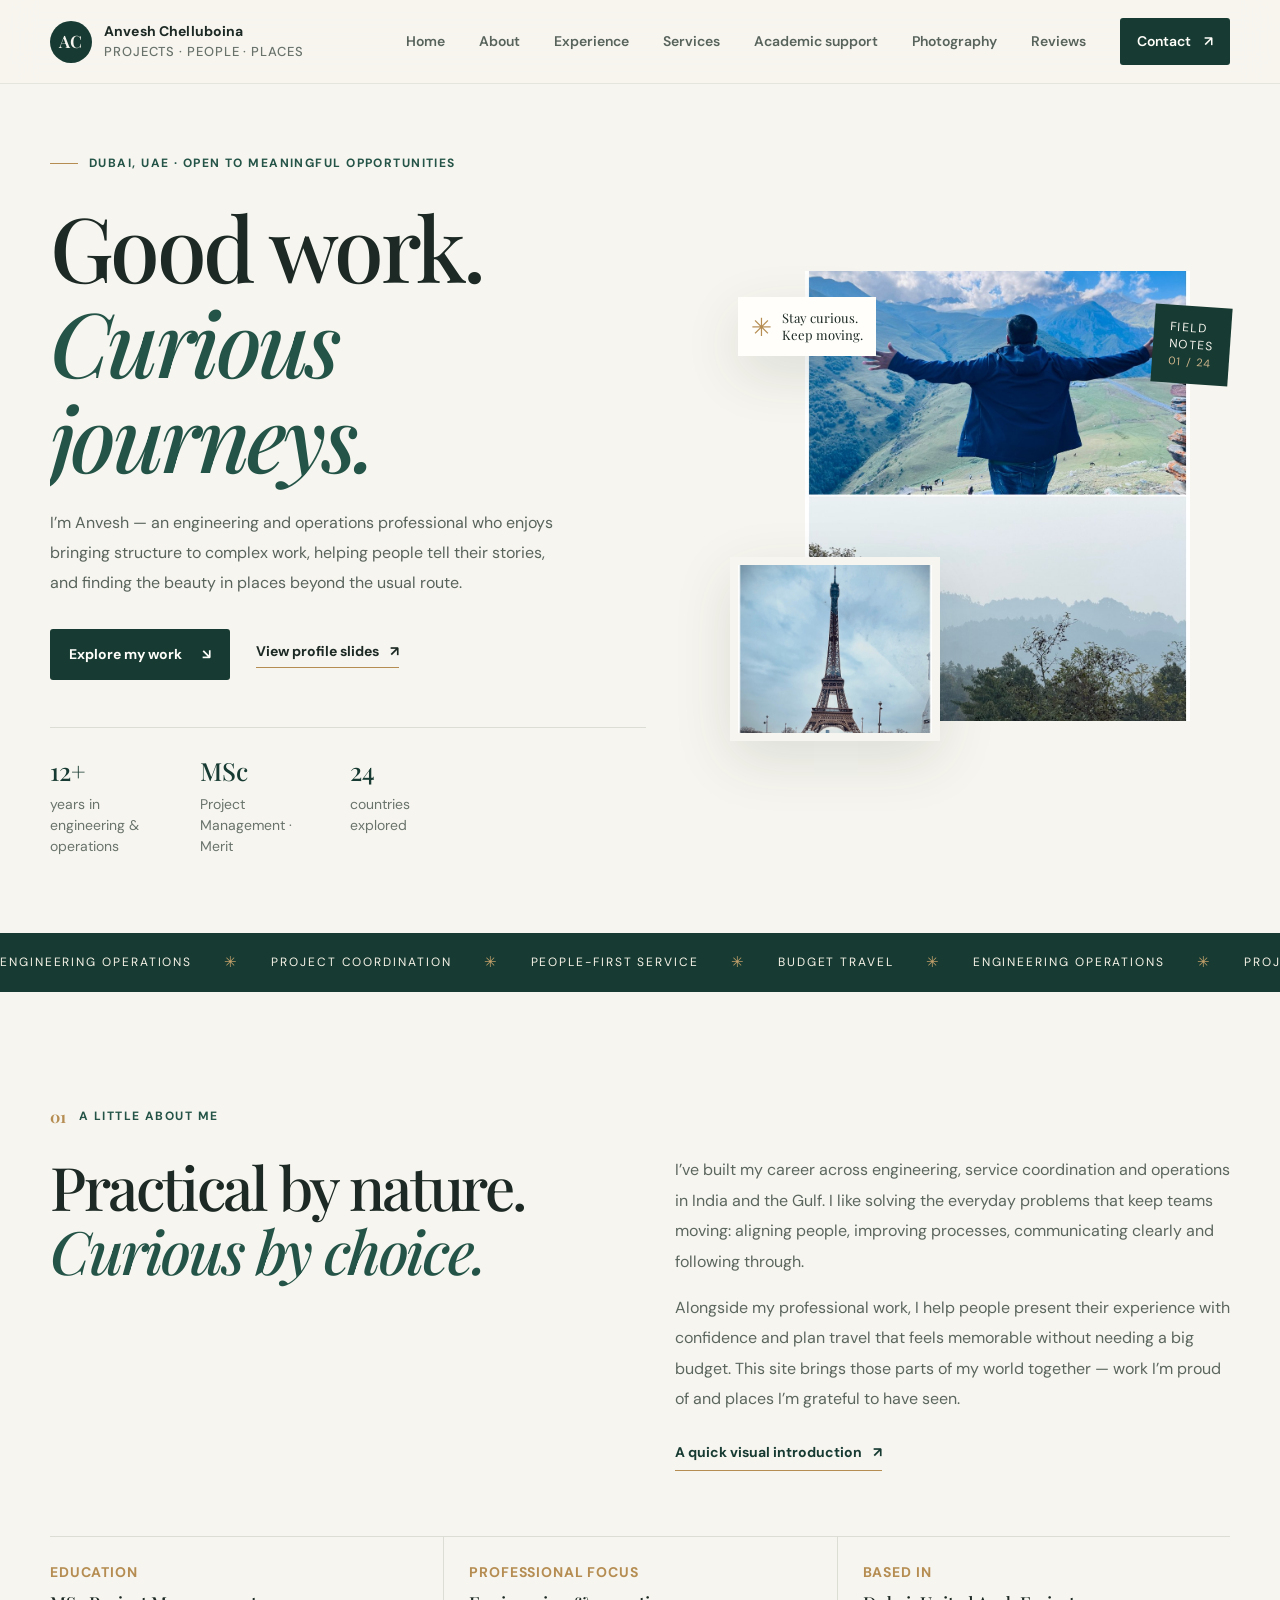
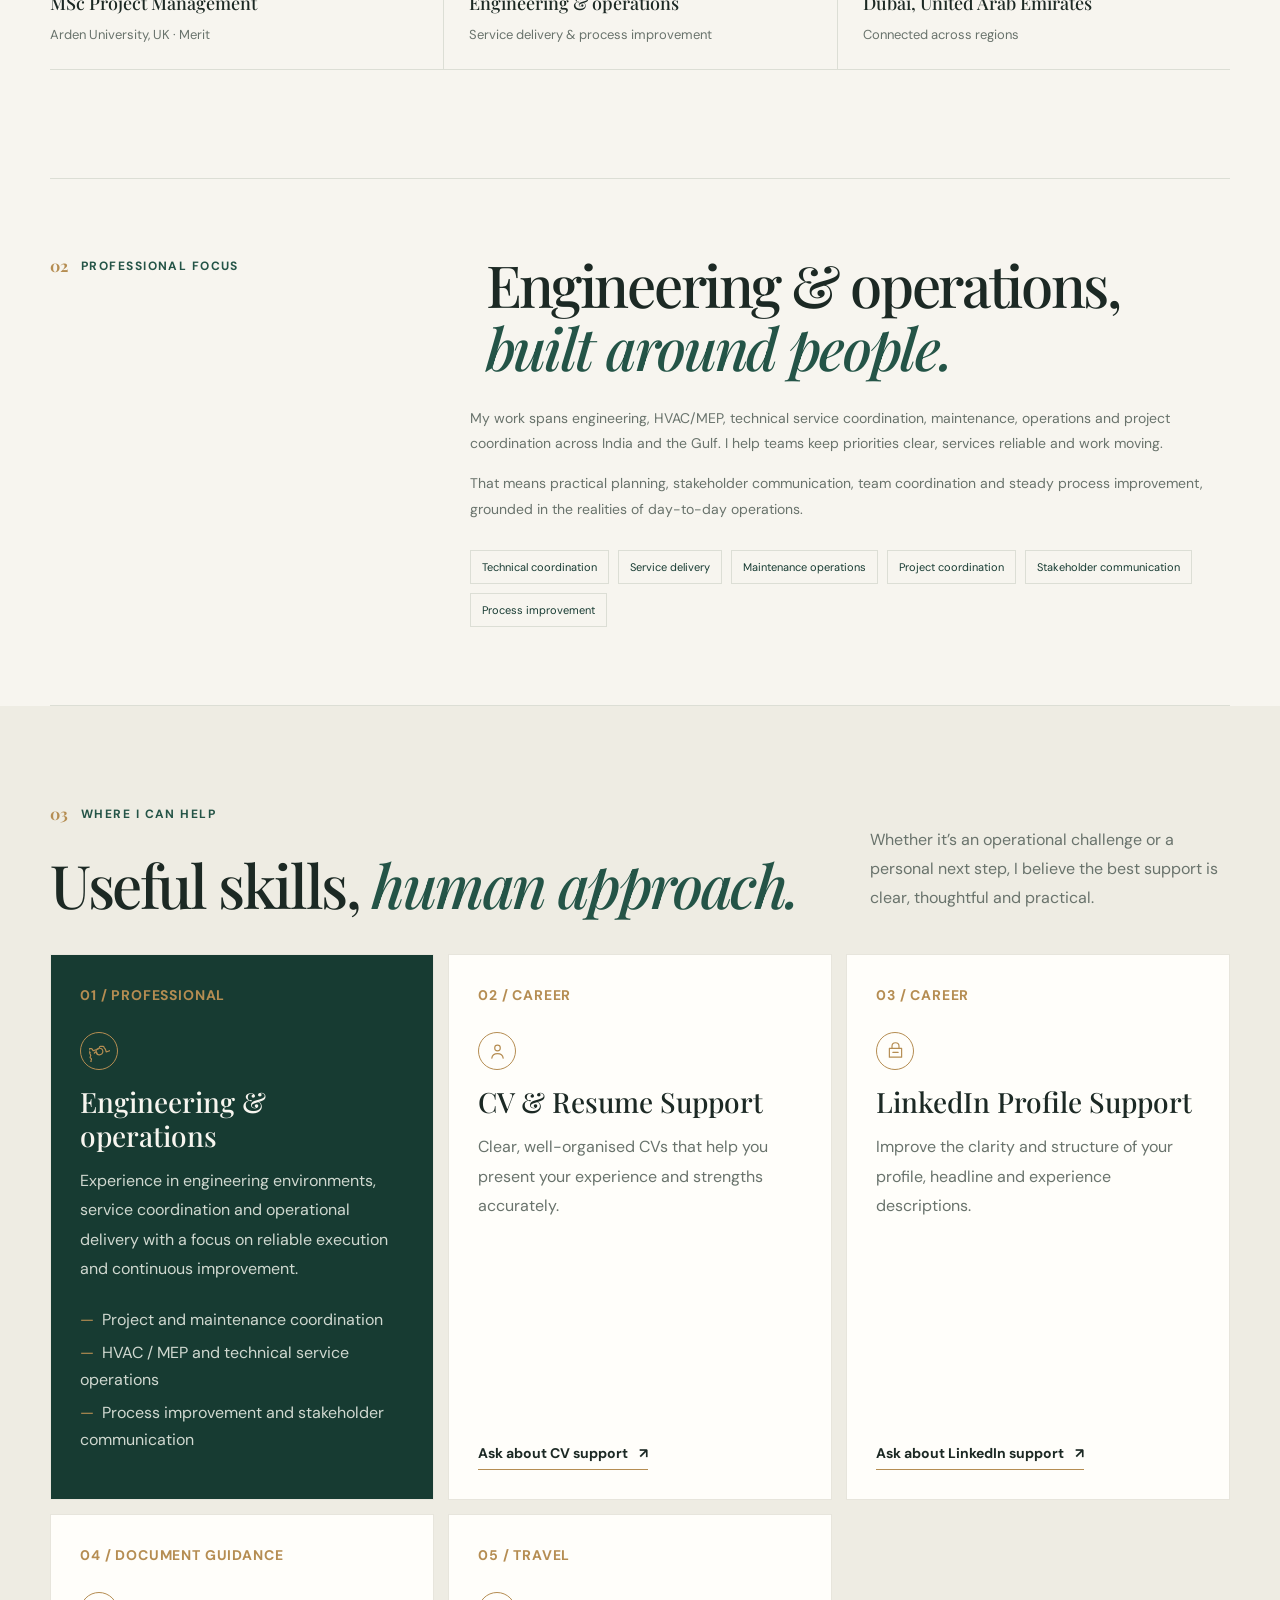
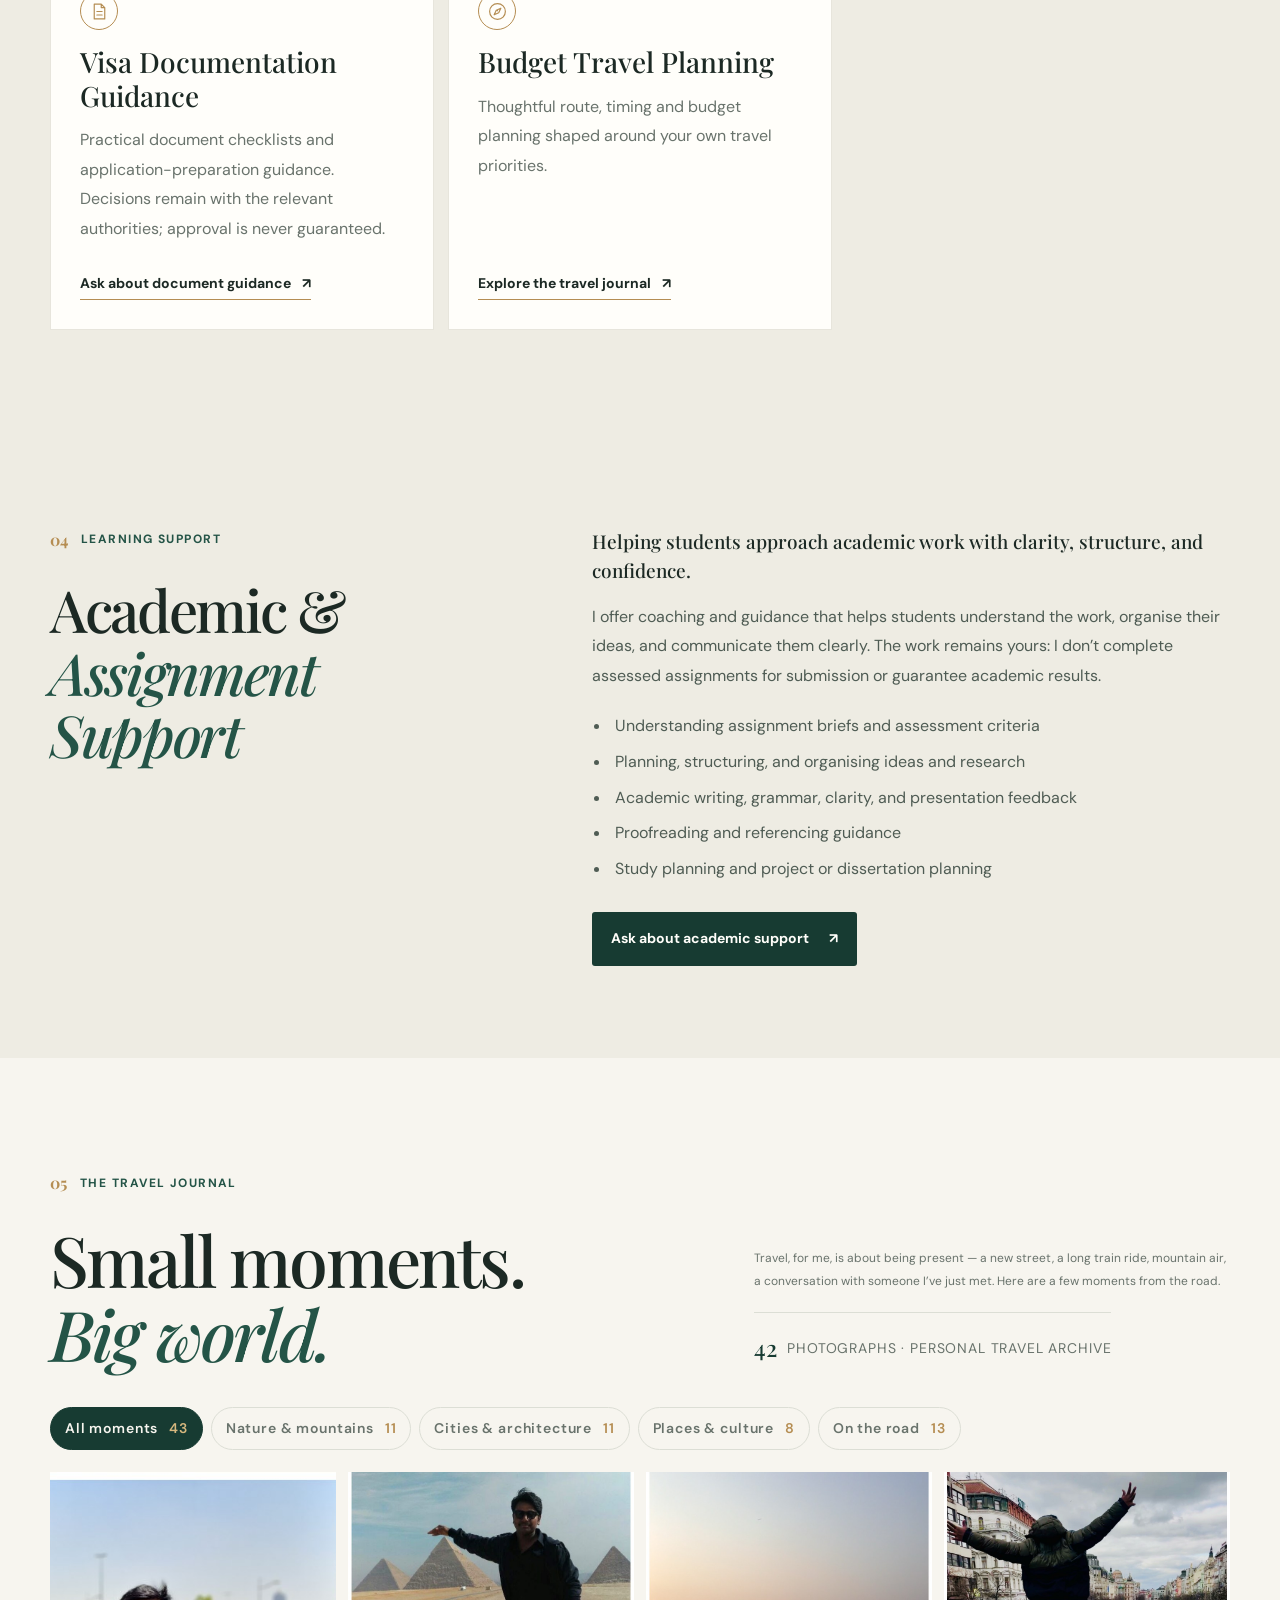
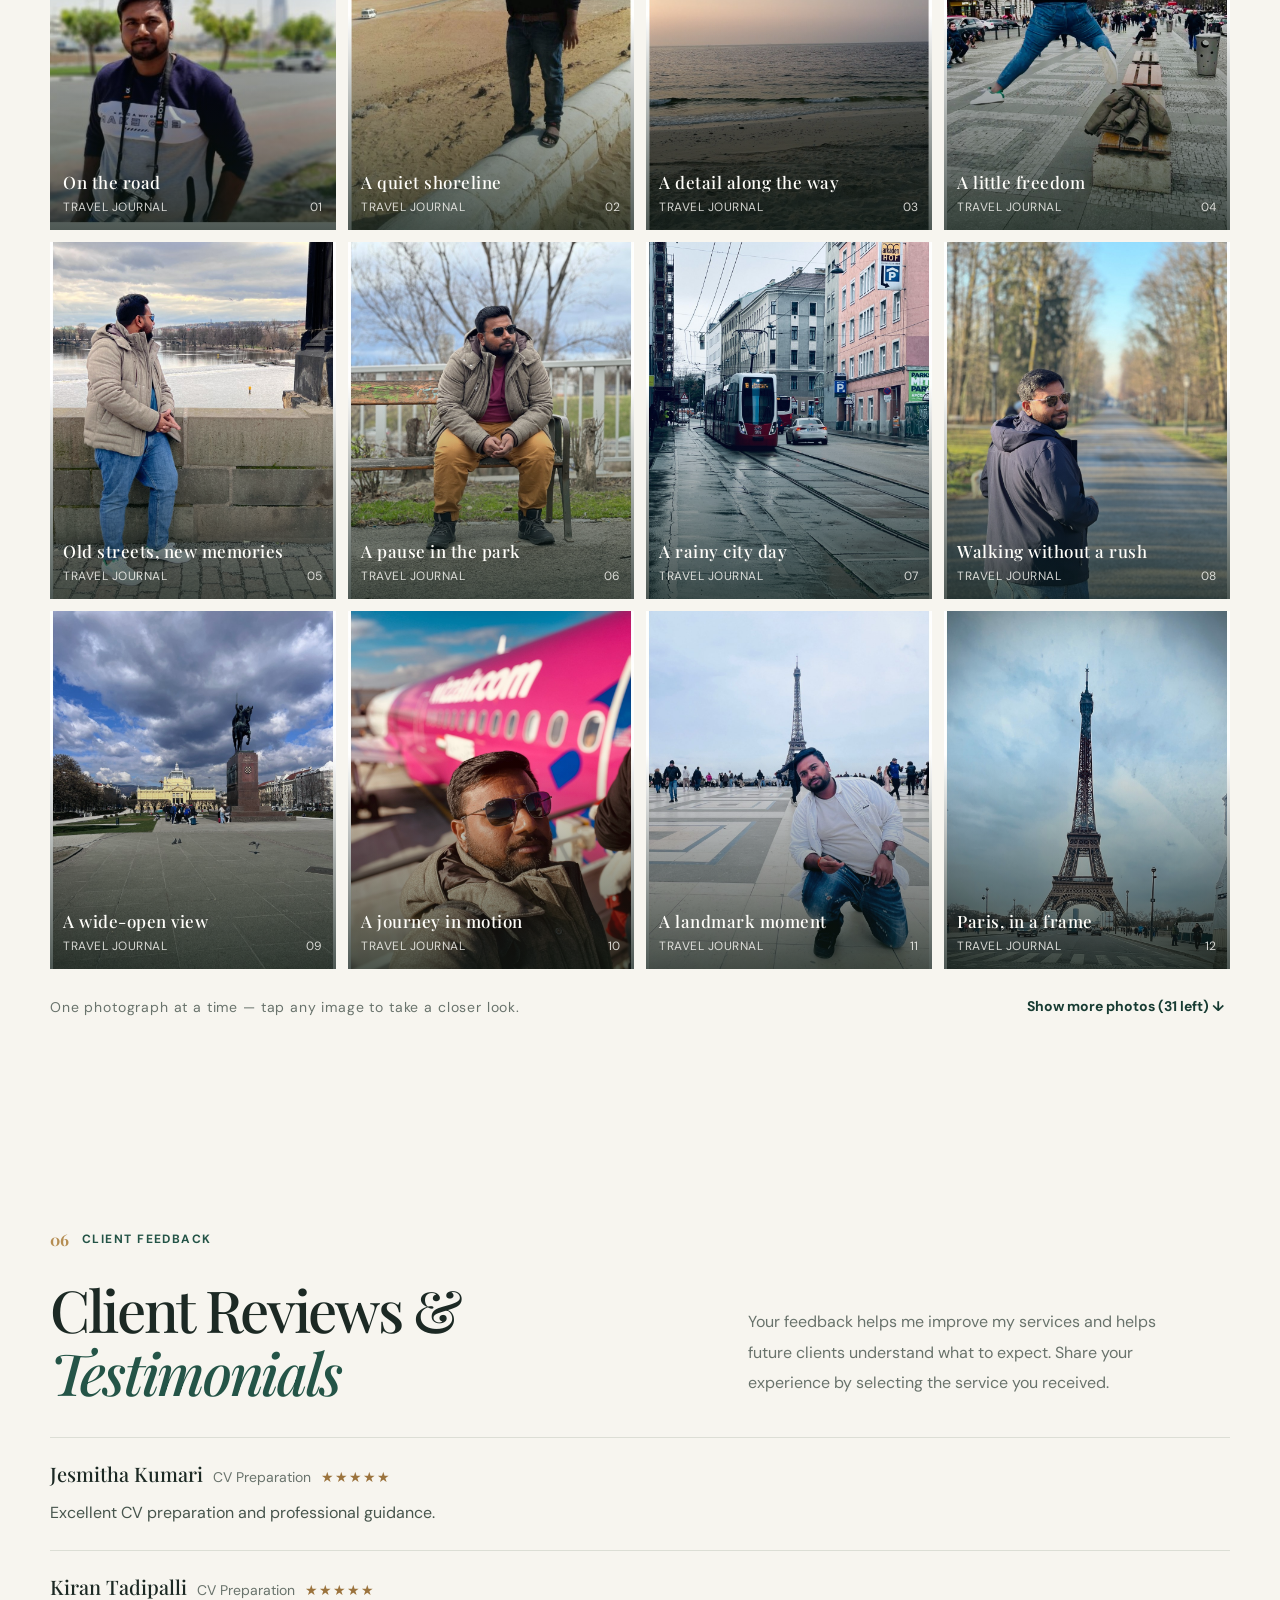
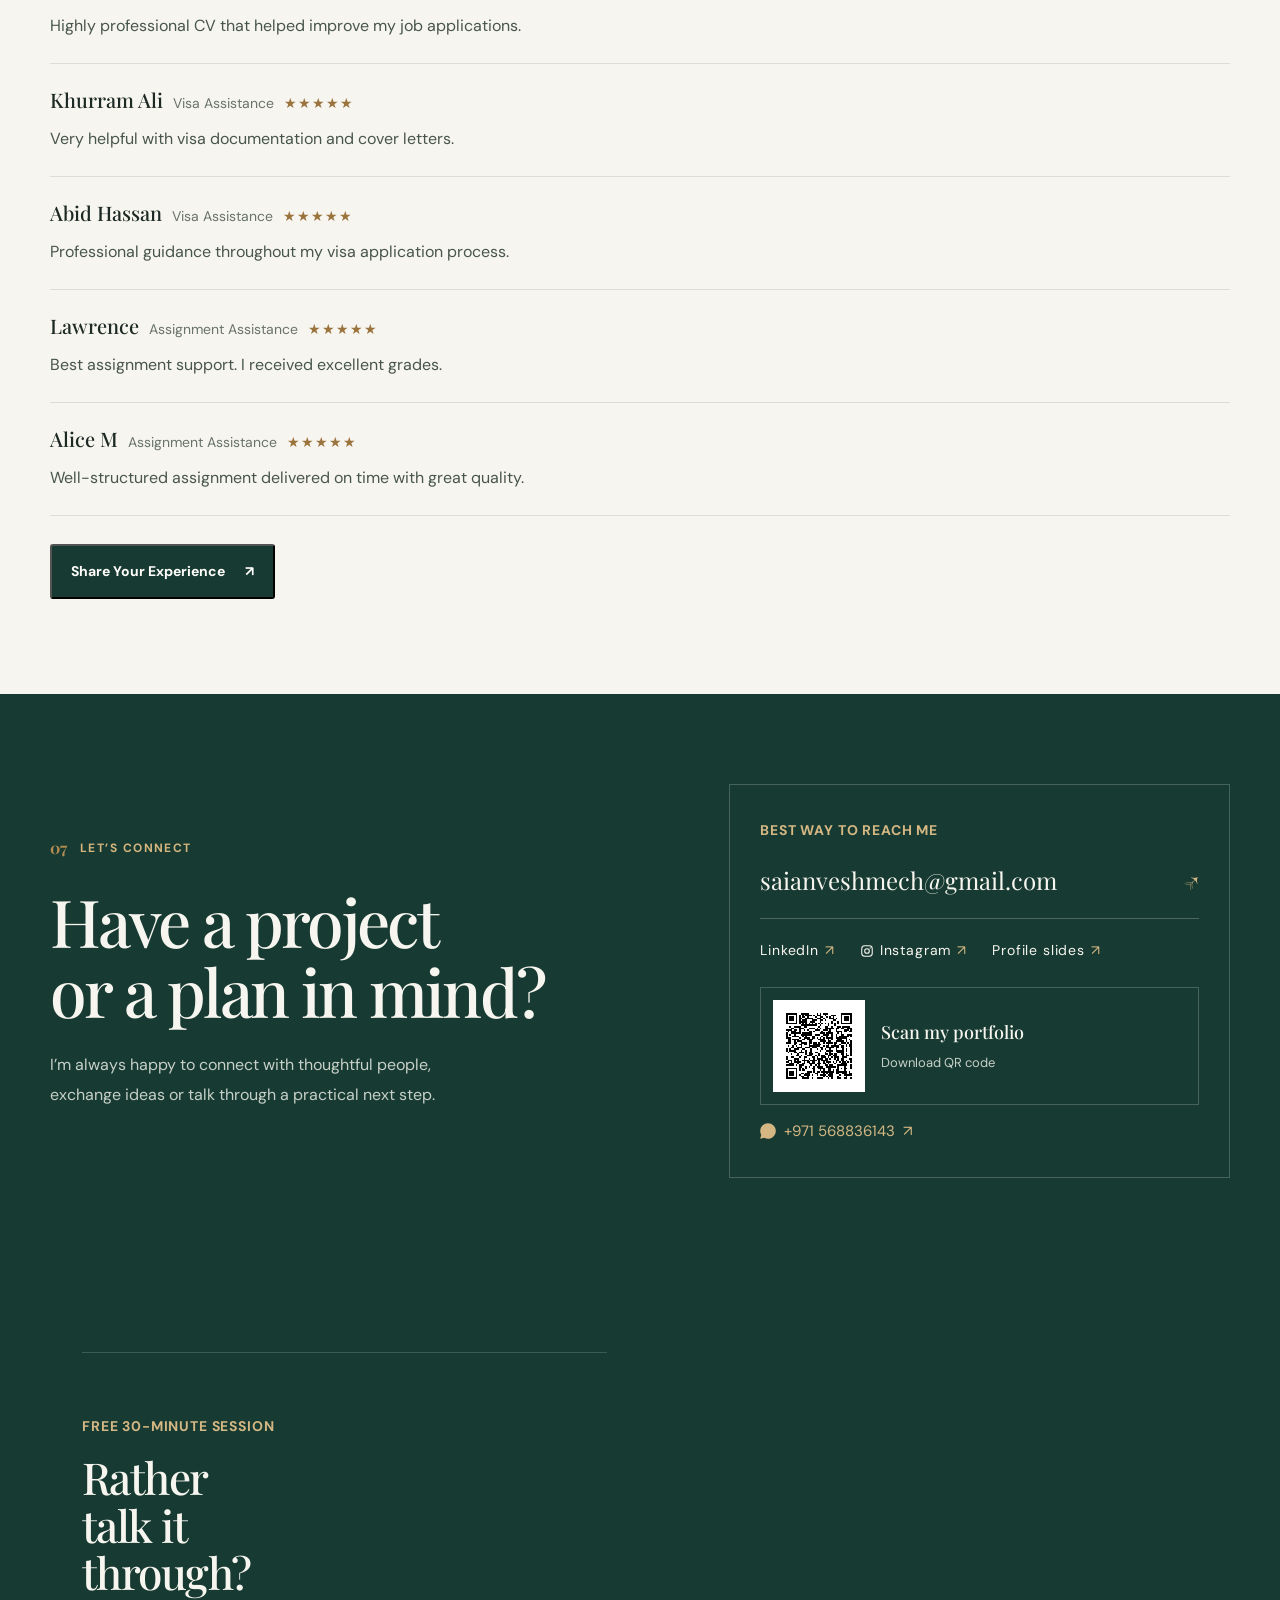
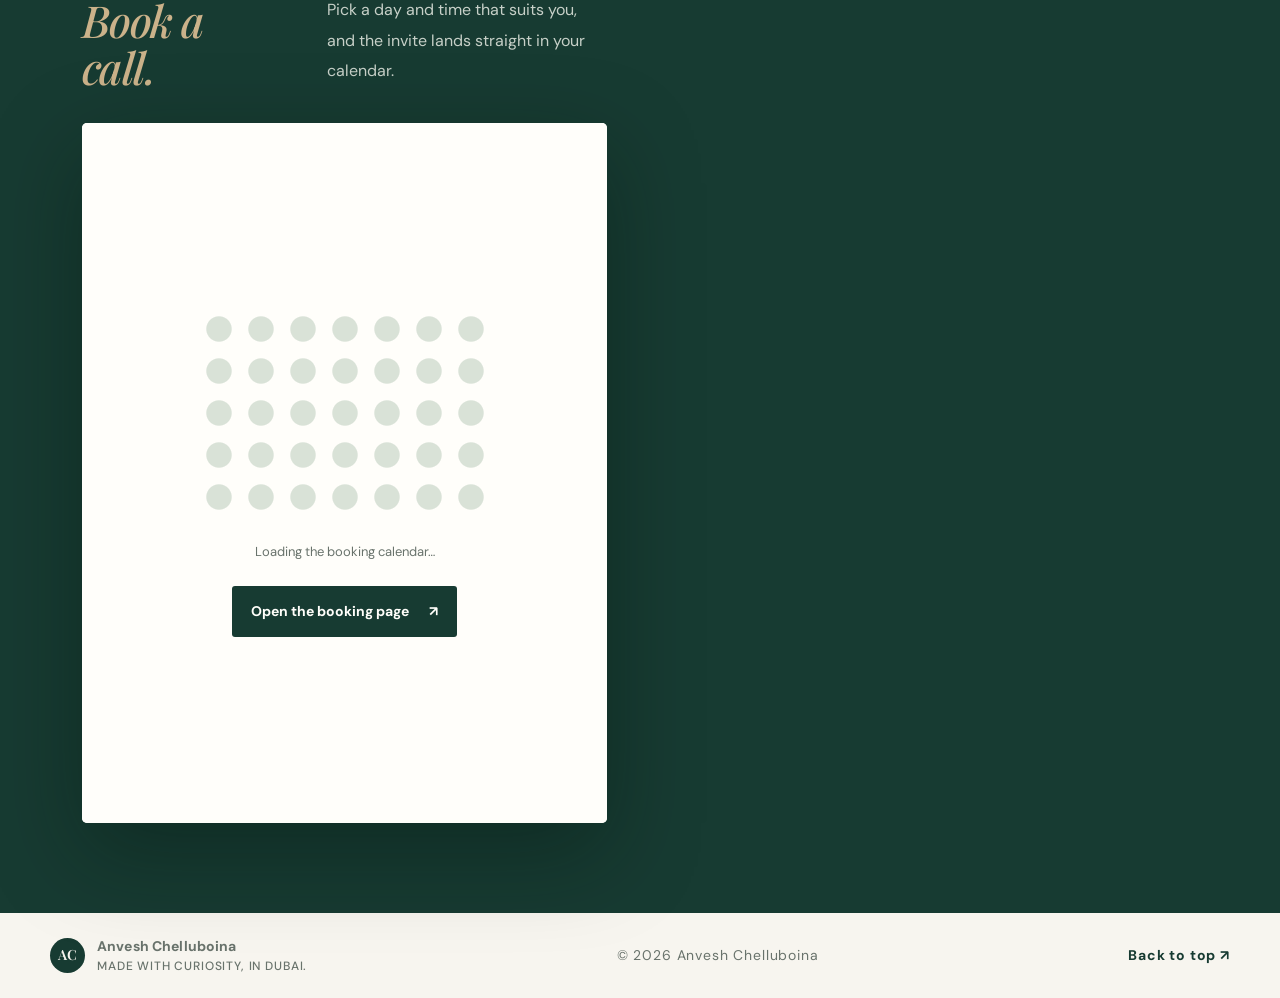
==== commit 65296c82: "Display supplied reviews and improve readability" ====
--- a/index.html
+++ b/index.html
@@ -83,9 +83,9 @@
     </section>
 
     <section class="reviews-section section-wrap" id="reviews">
-      <div class="reviews-heading"><div><div class="section-label reveal"><span>06</span> Client feedback</div><h2 class="reveal">Client Reviews &<br><em>Testimonials</em></h2></div><p class="reveal">Your feedback helps me improve my services and helps future clients understand what to expect. If you have used one of my services, I welcome your honest review.</p></div>
+      <div class="reviews-heading"><div><div class="section-label reveal"><span>06</span> Client feedback</div><h2 class="reveal">Client Reviews &<br><em>Testimonials</em></h2></div><p class="reveal">Your feedback helps me improve my services and helps future clients understand what to expect. Share your experience by selecting the service you received.</p></div>
       <div class="review-list" id="review-list" aria-live="polite"><p class="reviews-empty">Be the first to share your experience.</p></div>
-      <button class="button button-dark review-open" id="open-review-form" type="button">Write a Review <span>↗</span></button>
+      <button class="button button-dark review-open" id="open-review-form" type="button">Share Your Experience <span>↗</span></button>
     </section>
 
     <dialog class="review-dialog" id="review-dialog" aria-labelledby="review-form-title">
@@ -93,7 +93,7 @@
       <p class="review-privacy">Reviews should describe a genuine experience. Submissions are reviewed before publication. Don’t include private or confidential information.</p>
       <form id="review-form" data-review-endpoint="" novalidate>
         <label for="review-name">Name or display name <span>Required</span></label><input id="review-name" name="name" autocomplete="name" maxlength="60" required>
-        <label for="review-service">Service received <span>Required</span></label><select id="review-service" name="service" required><option value="" selected disabled>Select a service</option><option>CV & Resume Support</option><option>LinkedIn Profile Support</option><option>Academic & Assignment Support</option><option>Visa Documentation Guidance</option><option>Budget Travel Planning</option><option>Other</option></select>
+        <label for="review-service">Service received <span>Required</span></label><select id="review-service" name="service" required><option value="" selected disabled>Select a service</option><option>CV Preparation</option><option>Visa Assistance</option><option>Assignment Assistance</option><option>LinkedIn Profile Support</option><option>Budget Travel Planning</option><option>Other</option></select>
         <label for="review-text">Your review <span>Required</span></label><textarea id="review-text" name="review" rows="5" maxlength="1200" required aria-describedby="review-guidance review-character-count"></textarea><div class="review-field-note"><span id="review-guidance">Share your honest experience (20–1,200 characters).</span><span id="review-character-count" aria-live="polite">0 / 1,200</span></div>
         <fieldset class="rating-field"><legend>Rating <small>Optional</small></legend><div class="rating-options"><label><input type="radio" name="rating" value="1"><span aria-hidden="true">★</span><span class="sr-only">1 star</span></label><label><input type="radio" name="rating" value="2"><span aria-hidden="true">★★</span><span class="sr-only">2 stars</span></label><label><input type="radio" name="rating" value="3"><span aria-hidden="true">★★★</span><span class="sr-only">3 stars</span></label><label><input type="radio" name="rating" value="4"><span aria-hidden="true">★★★★</span><span class="sr-only">4 stars</span></label><label><input type="radio" name="rating" value="5"><span aria-hidden="true">★★★★★</span><span class="sr-only">5 stars</span></label></div></fieldset>
         <label for="review-date">Date of service <small>Optional</small></label><input id="review-date" name="service_date" type="date">
--- a/flapboard.css
+++ b/flapboard.css
@@ -238,3 +238,22 @@
 .deck-shell:fullscreen .slide-deck{flex:1;min-height:0}
 .deck-shell:fullscreen .profile-slide{height:100%;min-height:0}
 @media(prefers-reduced-motion:reduce){.deck-shell:fullscreen .profile-slide{transition:none}}
+
+/* Keep supporting text and controls comfortably readable across the site. */
+body{font-size:17px}
+.hero-intro,.about-copy,.section-heading>p,.service-card p,.service-card ul,.academic-copy,.reviews-heading>p,.contact-section p,.booking-head p,.booking-fallback p{font-size:16px}
+.brand,.main-nav,.button,.text-link,.card-link,.contact-links,.mini-label,.card-index,.photo-count,.filter-chip,.gallery-bottom,.site-footer,.slides-footer,.deck-topline,.deck-hint{font-size:14px}
+.brand small,.credential-strip small,.photo-card-caption,.slide-contact-links,.slide-stat-row span,.slide-pill-grid small,.education-card span,.education-card small{font-size:13px}
+.hero-facts span{font-size:14px}
+.photo-card-caption small{font-size:12px}
+.footer-brand{font-size:14px}
+.footer-brand small{font-size:12px}
+.contact-whatsapp{font-size:15px}
+.portfolio-qr strong{font-size:18px}
+.portfolio-qr small{font-size:13px}
+.review-card-head{font-size:14px}
+.review-card-head strong{font-size:20px}
+.review-card blockquote{font-size:16px}
+.review-privacy,.review-dialog form>label:not(.consent-label):not(.review-honeypot),.rating-field legend,.review-dialog input:not([type=radio]):not([type=checkbox]),.review-dialog select,.review-dialog textarea{font-size:16px}
+.review-dialog form>label>span,.review-dialog form>label>small,.rating-field legend small,.review-field-note,.consent-label,.review-form-status{font-size:14px}
+@media(max-width:640px){.brand{font-size:14px}.brand small{font-size:12px}.hero-intro,.about-copy,.section-heading>p,.service-card p,.service-card ul,.academic-copy,.reviews-heading>p,.contact-section p,.booking-head p,.booking-fallback p{font-size:16px}.hero-facts span{font-size:12px}.photo-card-caption{font-size:13px}.photo-card-caption small{font-size:11px}.review-card-head{font-size:13px}.review-card blockquote{font-size:15px}}
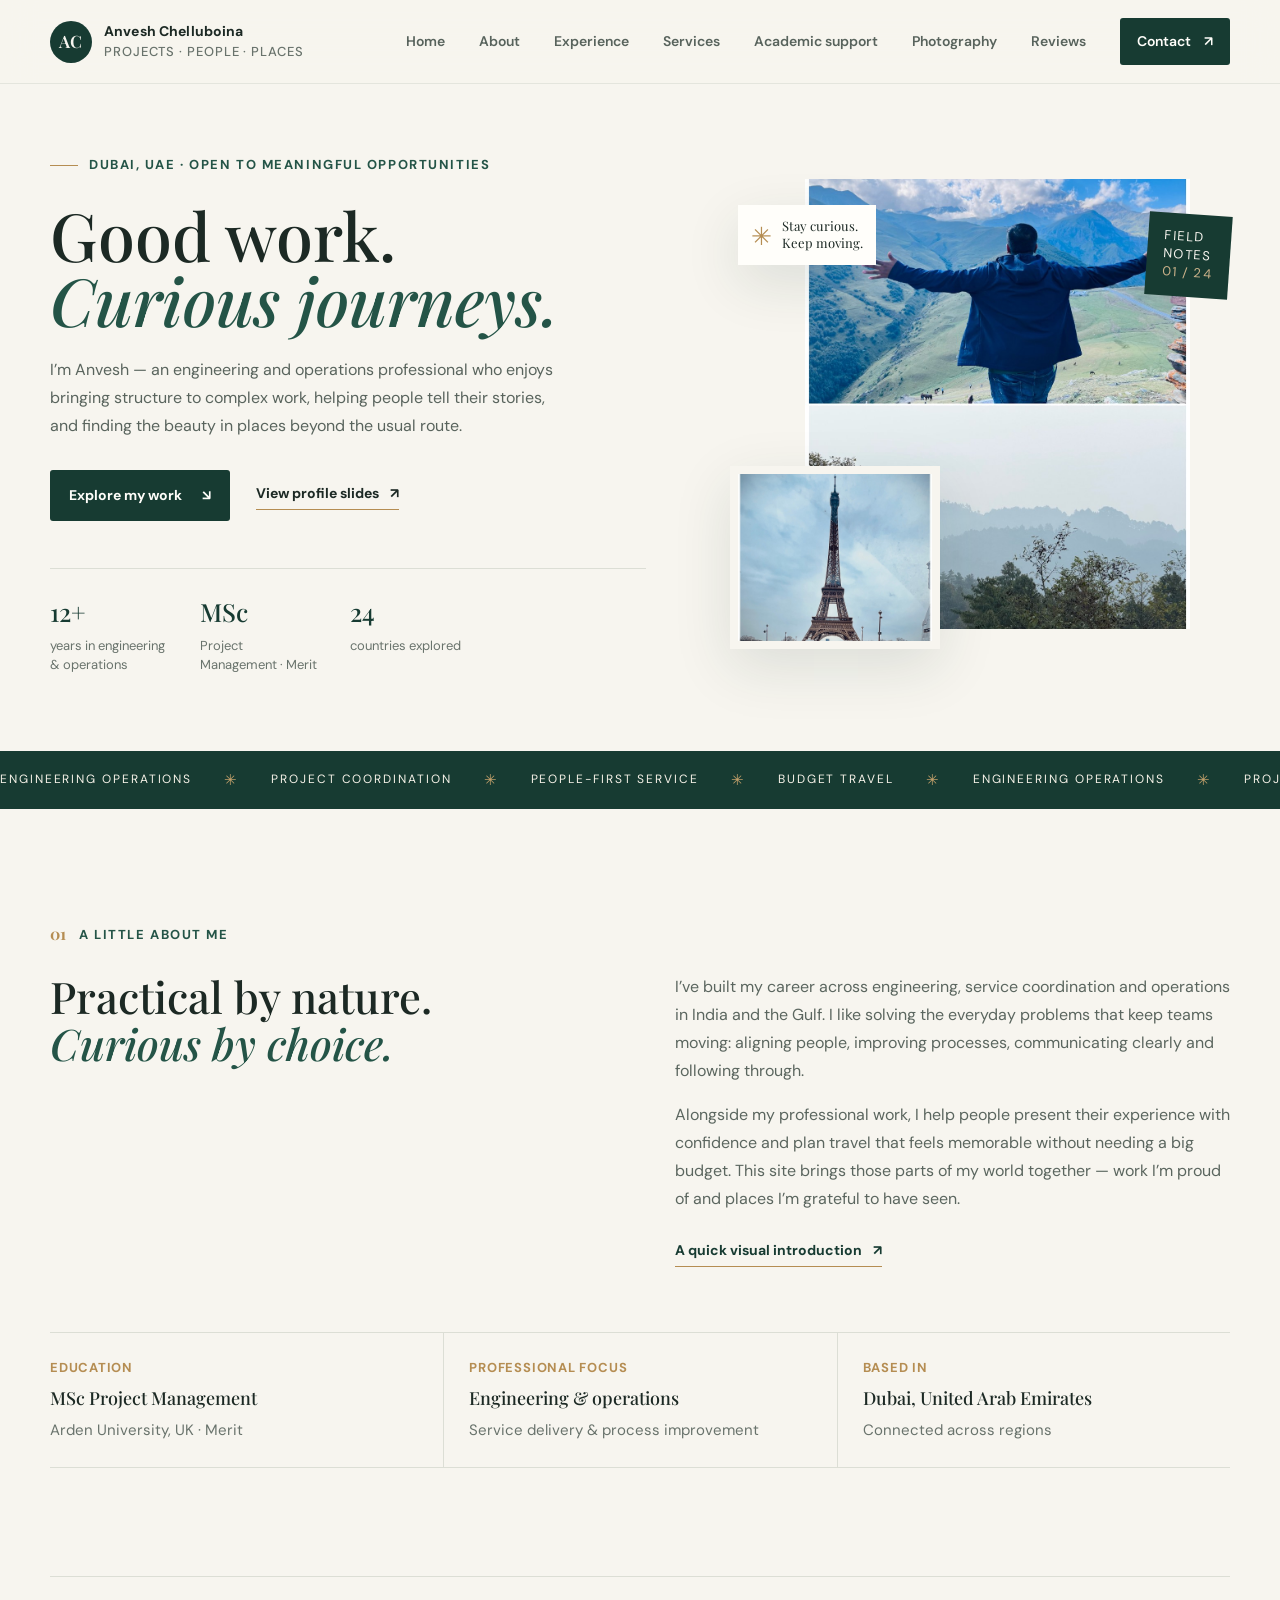
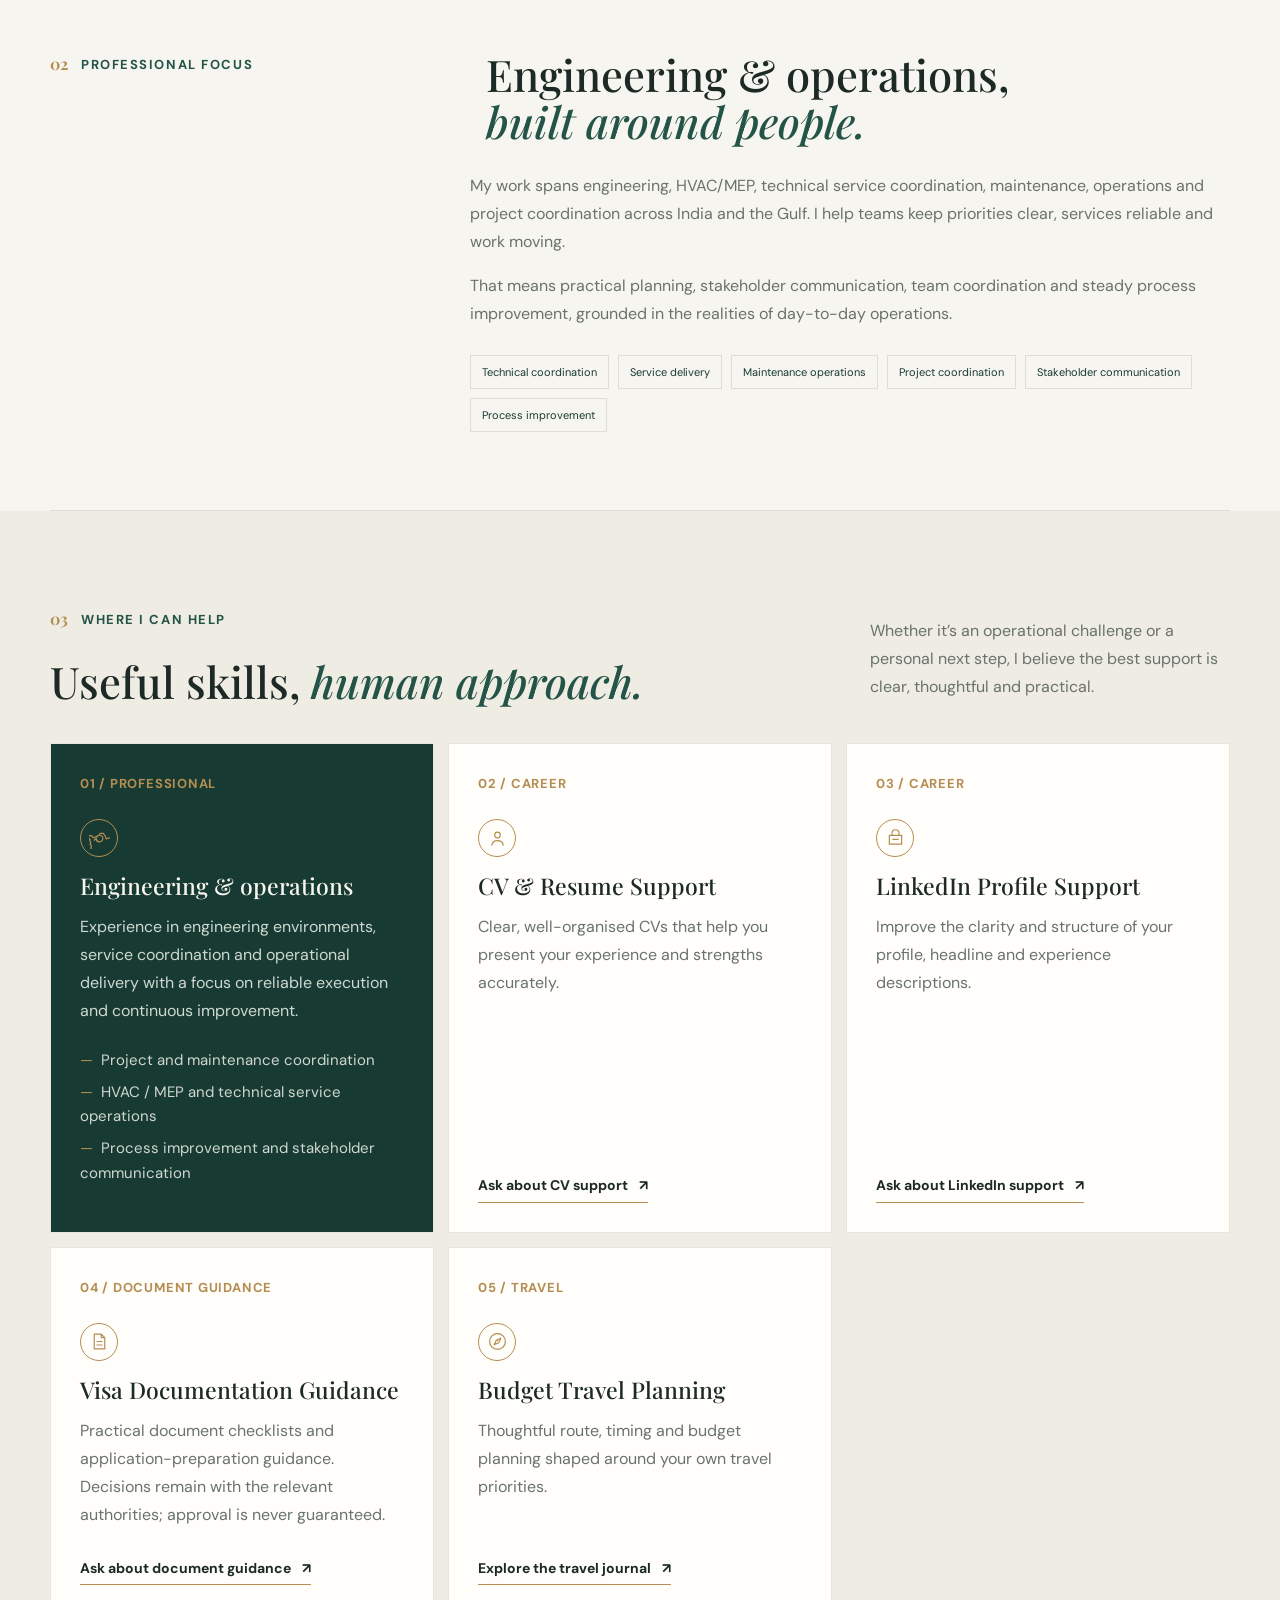
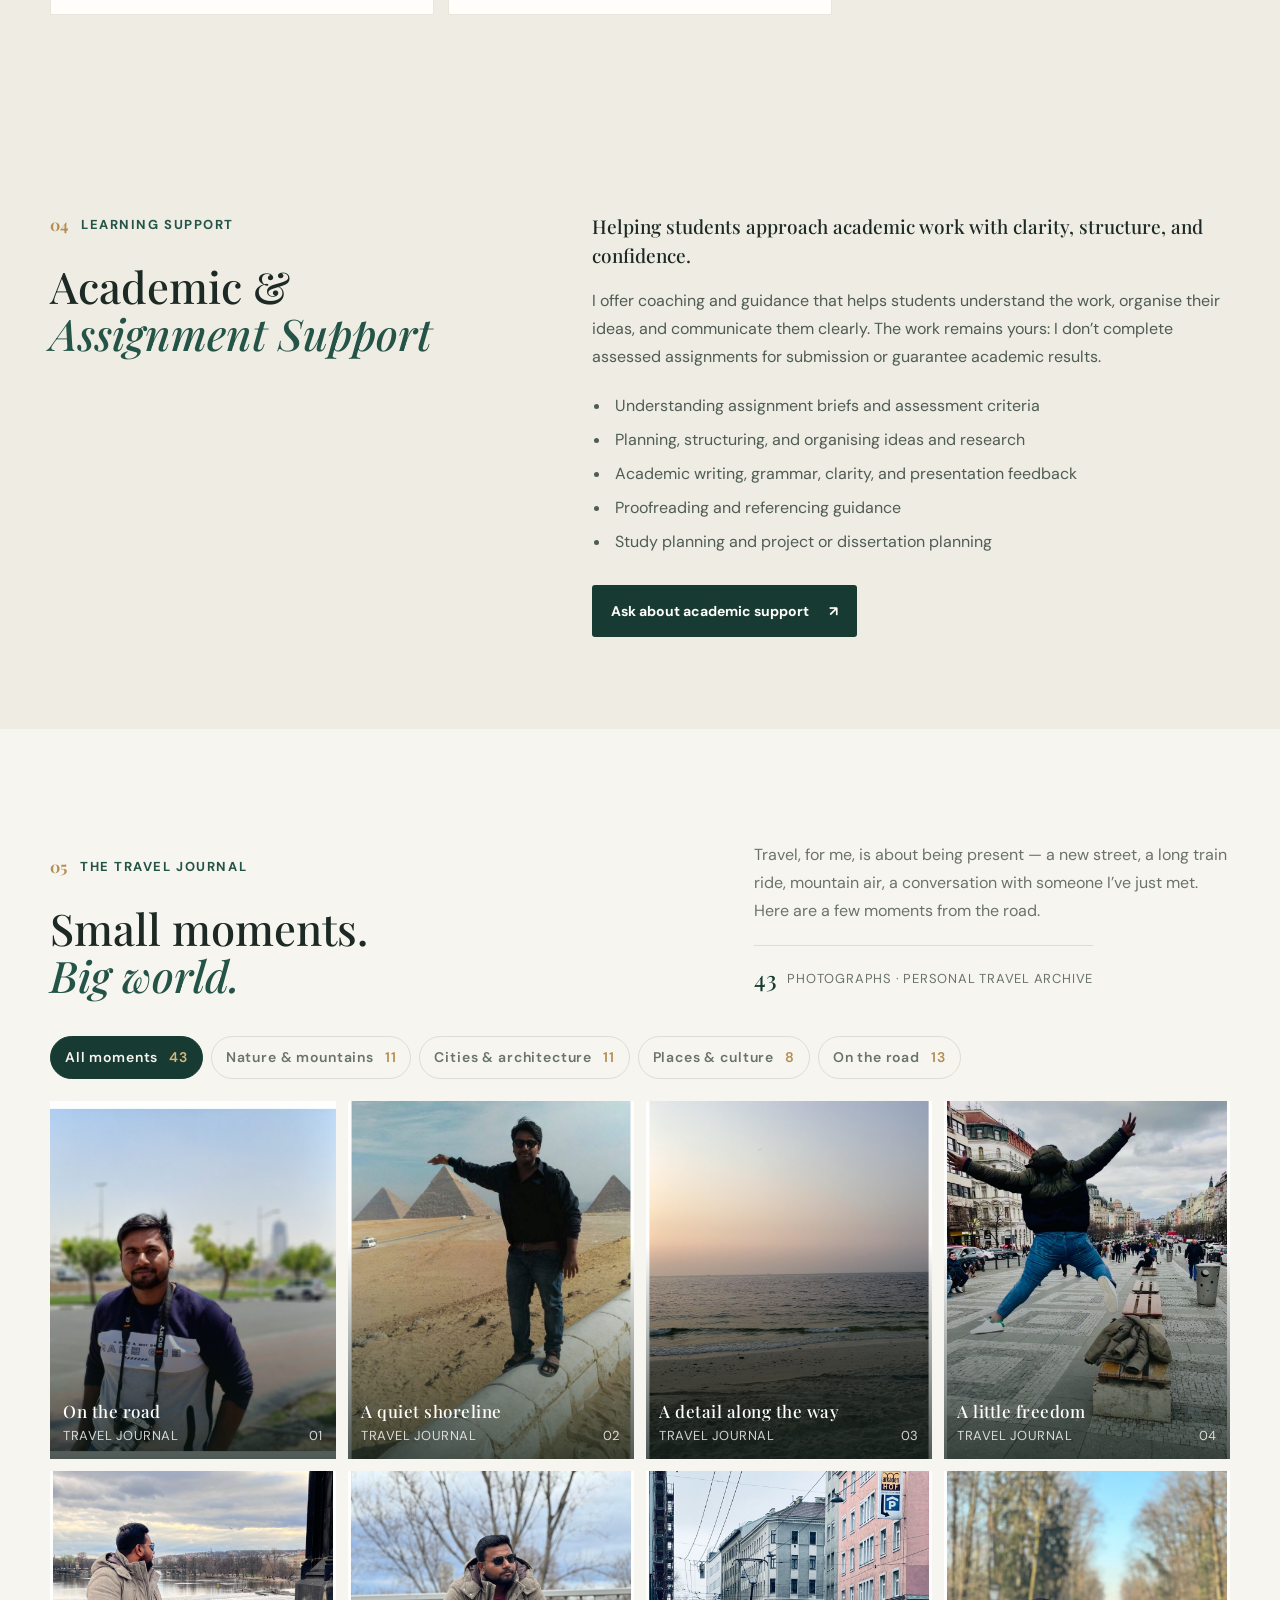
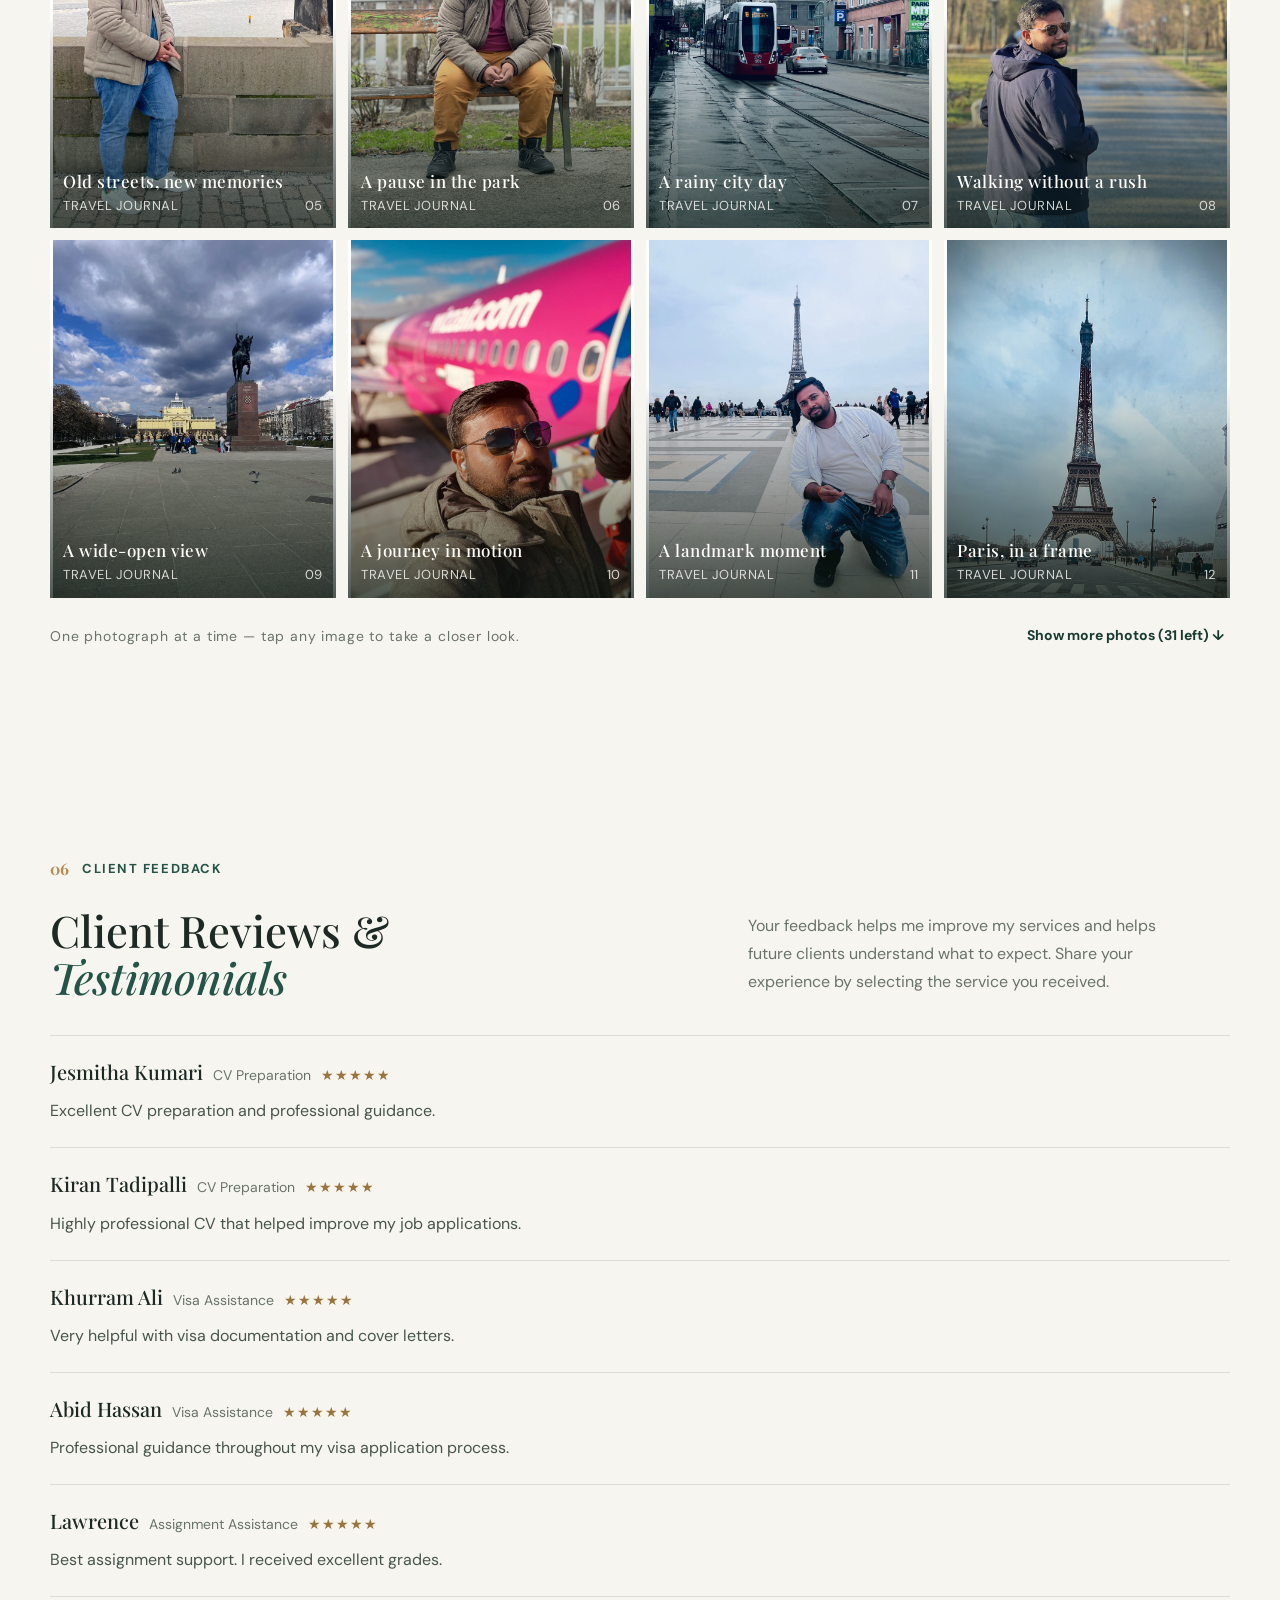
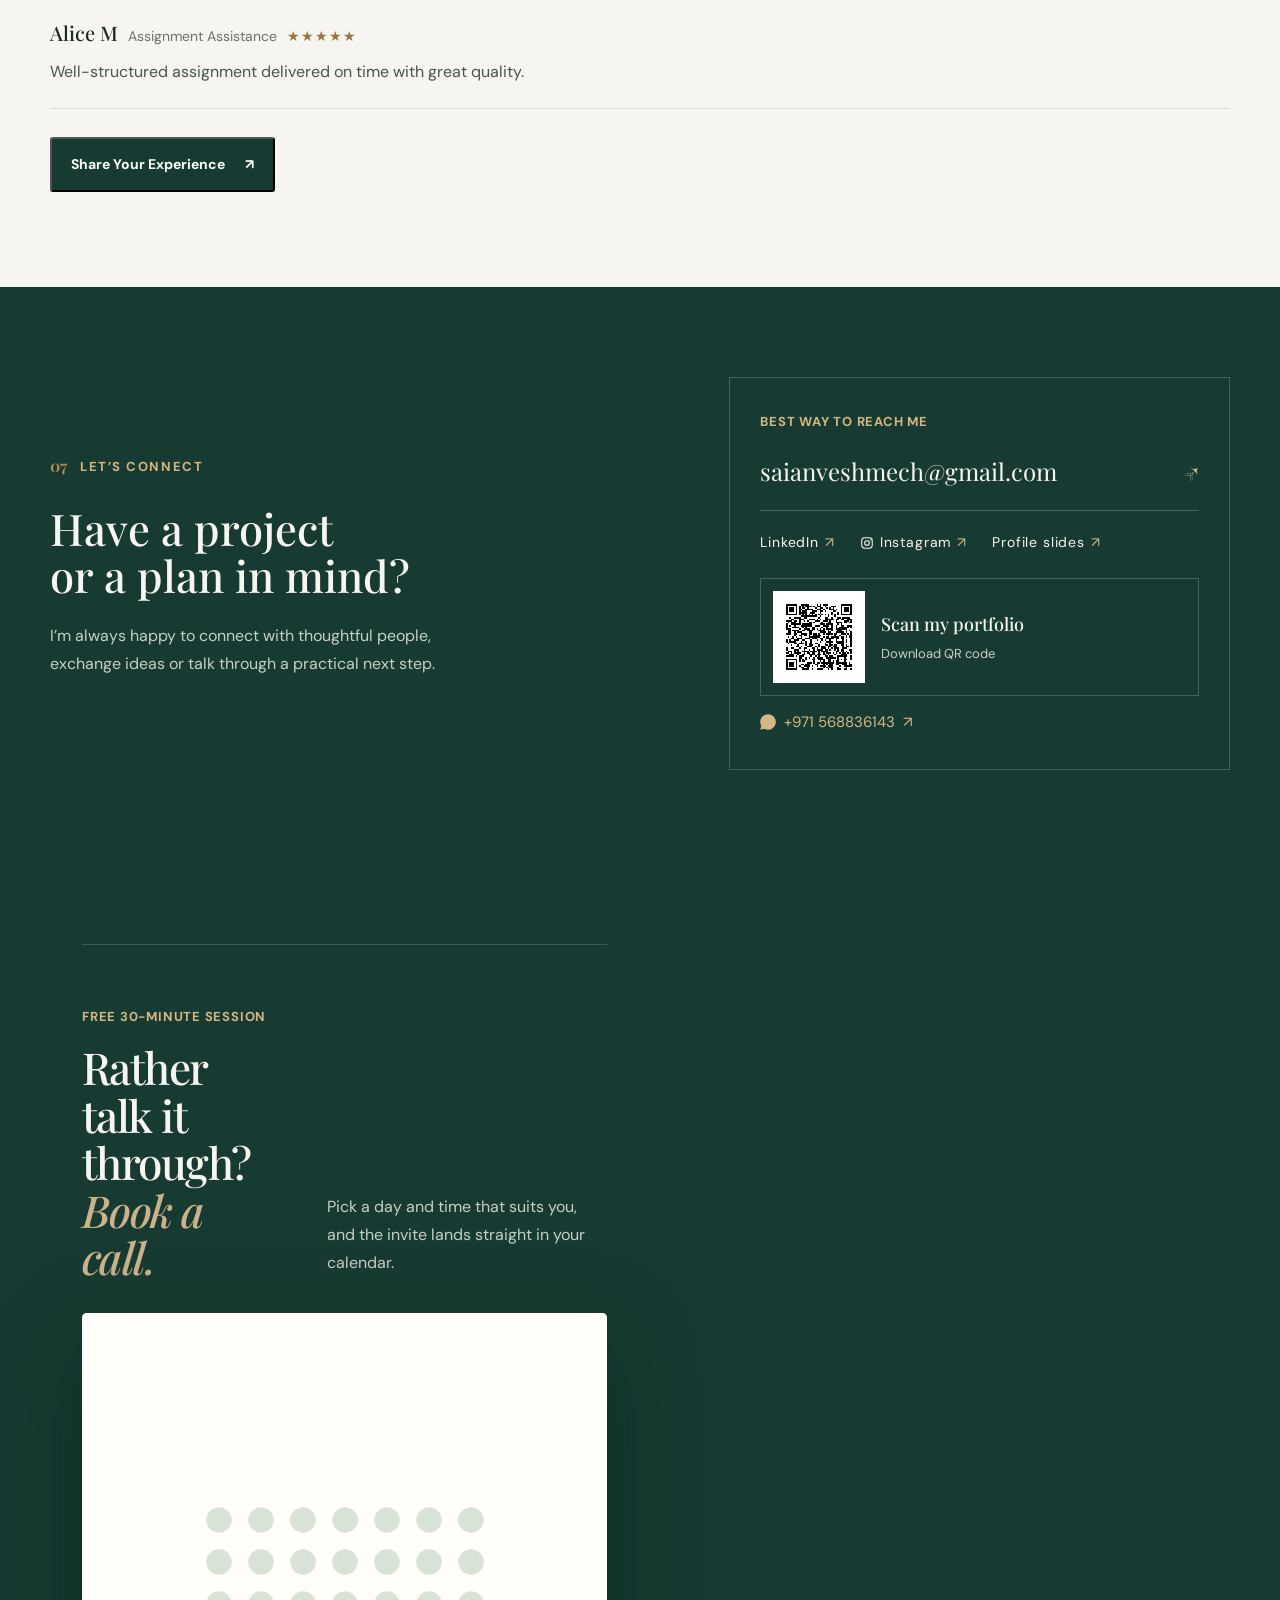
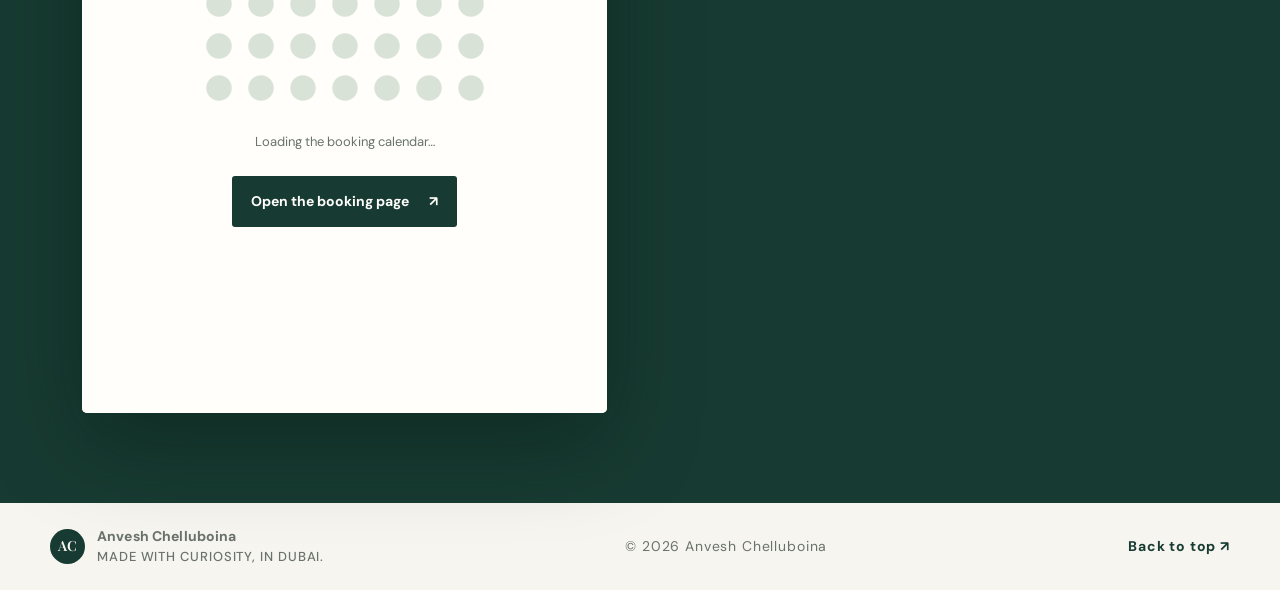
==== commit 46eff303: "Configure Formspree review submissions Co-authored-by: Copilot <223556219+Copilot@users.noreply.gith" ====
--- a/index.html
+++ b/index.html
@@ -91,7 +91,7 @@
     <dialog class="review-dialog" id="review-dialog" aria-labelledby="review-form-title">
       <div class="review-dialog-head"><div><span class="mini-label">Client feedback</span><h2 id="review-form-title">Write a review</h2></div><button class="icon-button" type="button" id="close-review-form" aria-label="Close review form">×</button></div>
       <p class="review-privacy">Reviews should describe a genuine experience. Submissions are reviewed before publication. Don’t include private or confidential information.</p>
-      <form id="review-form" data-review-endpoint="" novalidate>
+      <form id="review-form" data-review-endpoint="https://formspree.io/f/mwlvgqba" novalidate>
         <label for="review-name">Name or display name <span>Required</span></label><input id="review-name" name="name" autocomplete="name" maxlength="60" required>
         <label for="review-service">Service received <span>Required</span></label><select id="review-service" name="service" required><option value="" selected disabled>Select a service</option><option>CV Preparation</option><option>Visa Assistance</option><option>Assignment Assistance</option><option>LinkedIn Profile Support</option><option>Budget Travel Planning</option><option>Other</option></select>
         <label for="review-text">Your review <span>Required</span></label><textarea id="review-text" name="review" rows="5" maxlength="1200" required aria-describedby="review-guidance review-character-count"></textarea><div class="review-field-note"><span id="review-guidance">Share your honest experience (20–1,200 characters).</span><span id="review-character-count" aria-live="polite">0 / 1,200</span></div>
--- a/flapboard.css
+++ b/flapboard.css
@@ -239,21 +239,46 @@
 .deck-shell:fullscreen .profile-slide{height:100%;min-height:0}
 @media(prefers-reduced-motion:reduce){.deck-shell:fullscreen .profile-slide{transition:none}}
 
-/* Keep supporting text and controls comfortably readable across the site. */
-body{font-size:17px}
-.hero-intro,.about-copy,.section-heading>p,.service-card p,.service-card ul,.academic-copy,.reviews-heading>p,.contact-section p,.booking-head p,.booking-fallback p{font-size:16px}
-.brand,.main-nav,.button,.text-link,.card-link,.contact-links,.mini-label,.card-index,.photo-count,.filter-chip,.gallery-bottom,.site-footer,.slides-footer,.deck-topline,.deck-hint{font-size:14px}
-.brand small,.credential-strip small,.photo-card-caption,.slide-contact-links,.slide-stat-row span,.slide-pill-grid small,.education-card span,.education-card small{font-size:13px}
-.hero-facts span{font-size:14px}
-.photo-card-caption small{font-size:12px}
-.footer-brand{font-size:14px}
-.footer-brand small{font-size:12px}
+/* Responsive typography tuned to the existing editorial layout. */
+:root{
+  --font-hero:clamp(4rem,5.2vw,4.75rem);
+  --font-section:clamp(2.5rem,3.4vw,3rem);
+  --font-card-title:clamp(1.375rem,1.8vw,1.75rem);
+  --font-subheading:clamp(1.125rem,1.4vw,1.375rem);
+  --font-body:clamp(1rem,1.1vw,1.125rem)
+}
+body{font-size:var(--font-body)}
+p{font-size:var(--font-body);line-height:1.75}
+.hero h1{max-width:none;font-size:var(--font-hero);line-height:.98;letter-spacing:0;text-wrap:balance}
+.hero h1 .line>*{white-space:nowrap}
+.about-grid h2,.section-heading h2,.journal-top h2,.contact-section h2,.experience-heading h2,.academic-grid h2,.reviews-heading h2{font-size:var(--font-section);line-height:1.08;letter-spacing:0;text-wrap:balance}
+.service-card h3{font-size:var(--font-card-title);line-height:1.2;letter-spacing:0}
+h4{font-size:var(--font-subheading);line-height:1.3}
+.hero-intro,.about-copy,.about-copy p,.section-heading>p,.service-card p,.academic-copy,.academic-copy p,.journal-intro,.journal-intro p,.reviews-heading>p,.contact-section p,.booking-head p,.booking-fallback p,.experience-copy{font-size:var(--font-body);line-height:1.75}
+.service-card ul,.credential-strip small,.slide-lead,.slide-contact-links,.slide-stat-row span,.slide-pill-grid small,.education-card span,.education-card small{font-size:15px}
+.brand,.main-nav,.button,.text-link,.card-link,.contact-links,.filter-chip,.gallery-bottom,.site-footer,.slides-footer,.deck-topline,.deck-hint{font-size:14px}
+.mini-label,.card-index,.eyebrow,.section-label,.photo-count{font-size:13px}
+.brand small,.footer-brand small,.hero-facts span,.photo-card-caption,.photo-card-caption small,.hero-stamp,.hero-stamp span{font-size:13px}
 .contact-whatsapp{font-size:15px}
 .portfolio-qr strong{font-size:18px}
 .portfolio-qr small{font-size:13px}
 .review-card-head{font-size:14px}
 .review-card-head strong{font-size:20px}
-.review-card blockquote{font-size:16px}
+.review-card blockquote{font-size:16px;line-height:1.75}
 .review-privacy,.review-dialog form>label:not(.consent-label):not(.review-honeypot),.rating-field legend,.review-dialog input:not([type=radio]):not([type=checkbox]),.review-dialog select,.review-dialog textarea{font-size:16px}
 .review-dialog form>label>span,.review-dialog form>label>small,.rating-field legend small,.review-field-note,.consent-label,.review-form-status{font-size:14px}
-@media(max-width:640px){.brand{font-size:14px}.brand small{font-size:12px}.hero-intro,.about-copy,.section-heading>p,.service-card p,.service-card ul,.academic-copy,.reviews-heading>p,.contact-section p,.booking-head p,.booking-fallback p{font-size:16px}.hero-facts span{font-size:12px}.photo-card-caption{font-size:13px}.photo-card-caption small{font-size:11px}.review-card-head{font-size:13px}.review-card blockquote{font-size:15px}}
+@media(max-width:1080px){
+  :root{--font-hero:clamp(2.375rem,5.5vw,4rem);--font-section:clamp(2.125rem,4.5vw,2.5rem)}
+}
+@media(max-width:760px){
+  .hero{grid-template-columns:1fr;gap:35px}
+  .hero-art{justify-self:center}
+}
+@media(max-width:640px){
+  :root{--font-hero:clamp(2.1rem,9vw,3.5rem);--font-section:clamp(2rem,7vw,2.5rem);--font-card-title:clamp(1.375rem,5.5vw,1.5rem);--font-subheading:1.125rem;--font-body:1rem}
+  .hero h1{line-height:1.02}
+  .hero-facts span{font-size:12px}
+  .filter-chip,.gallery-bottom,.site-footer{font-size:13px}
+  .review-card-head{font-size:13px}
+  .review-card blockquote{font-size:15px}
+}
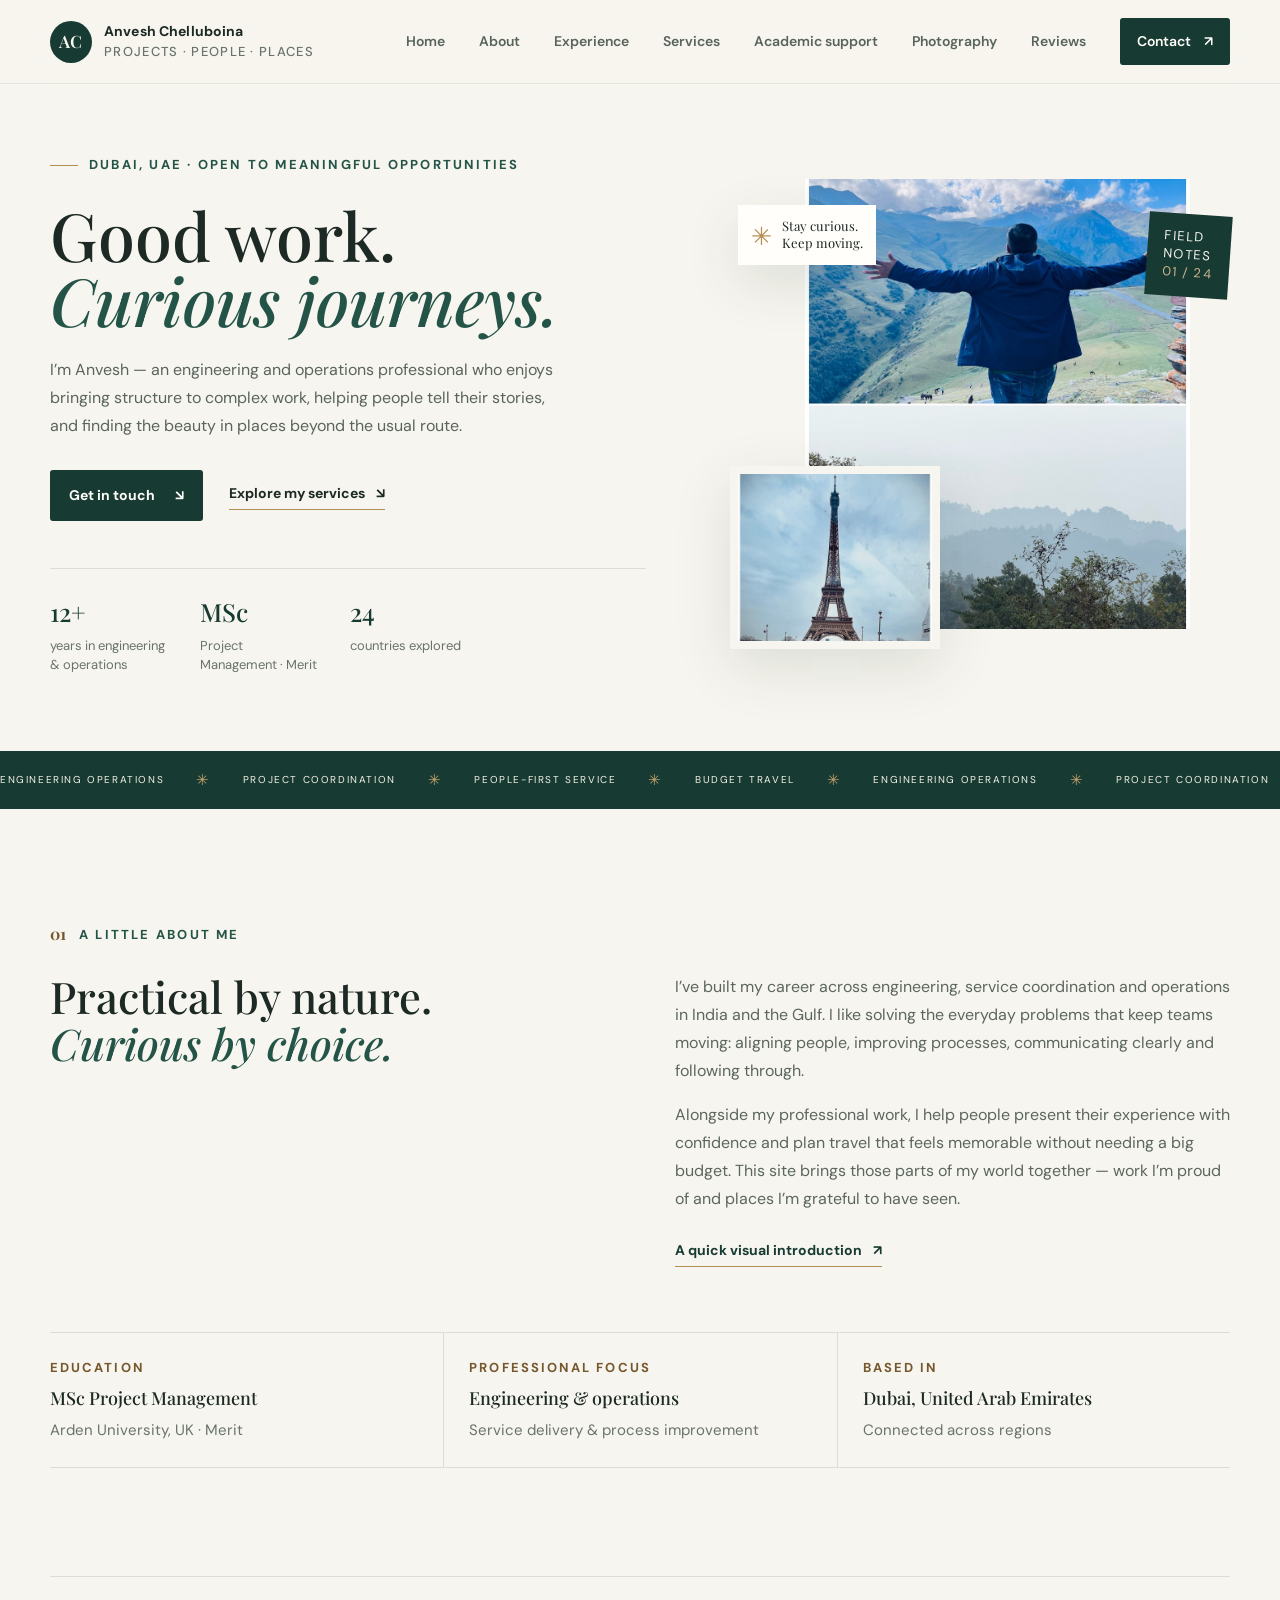
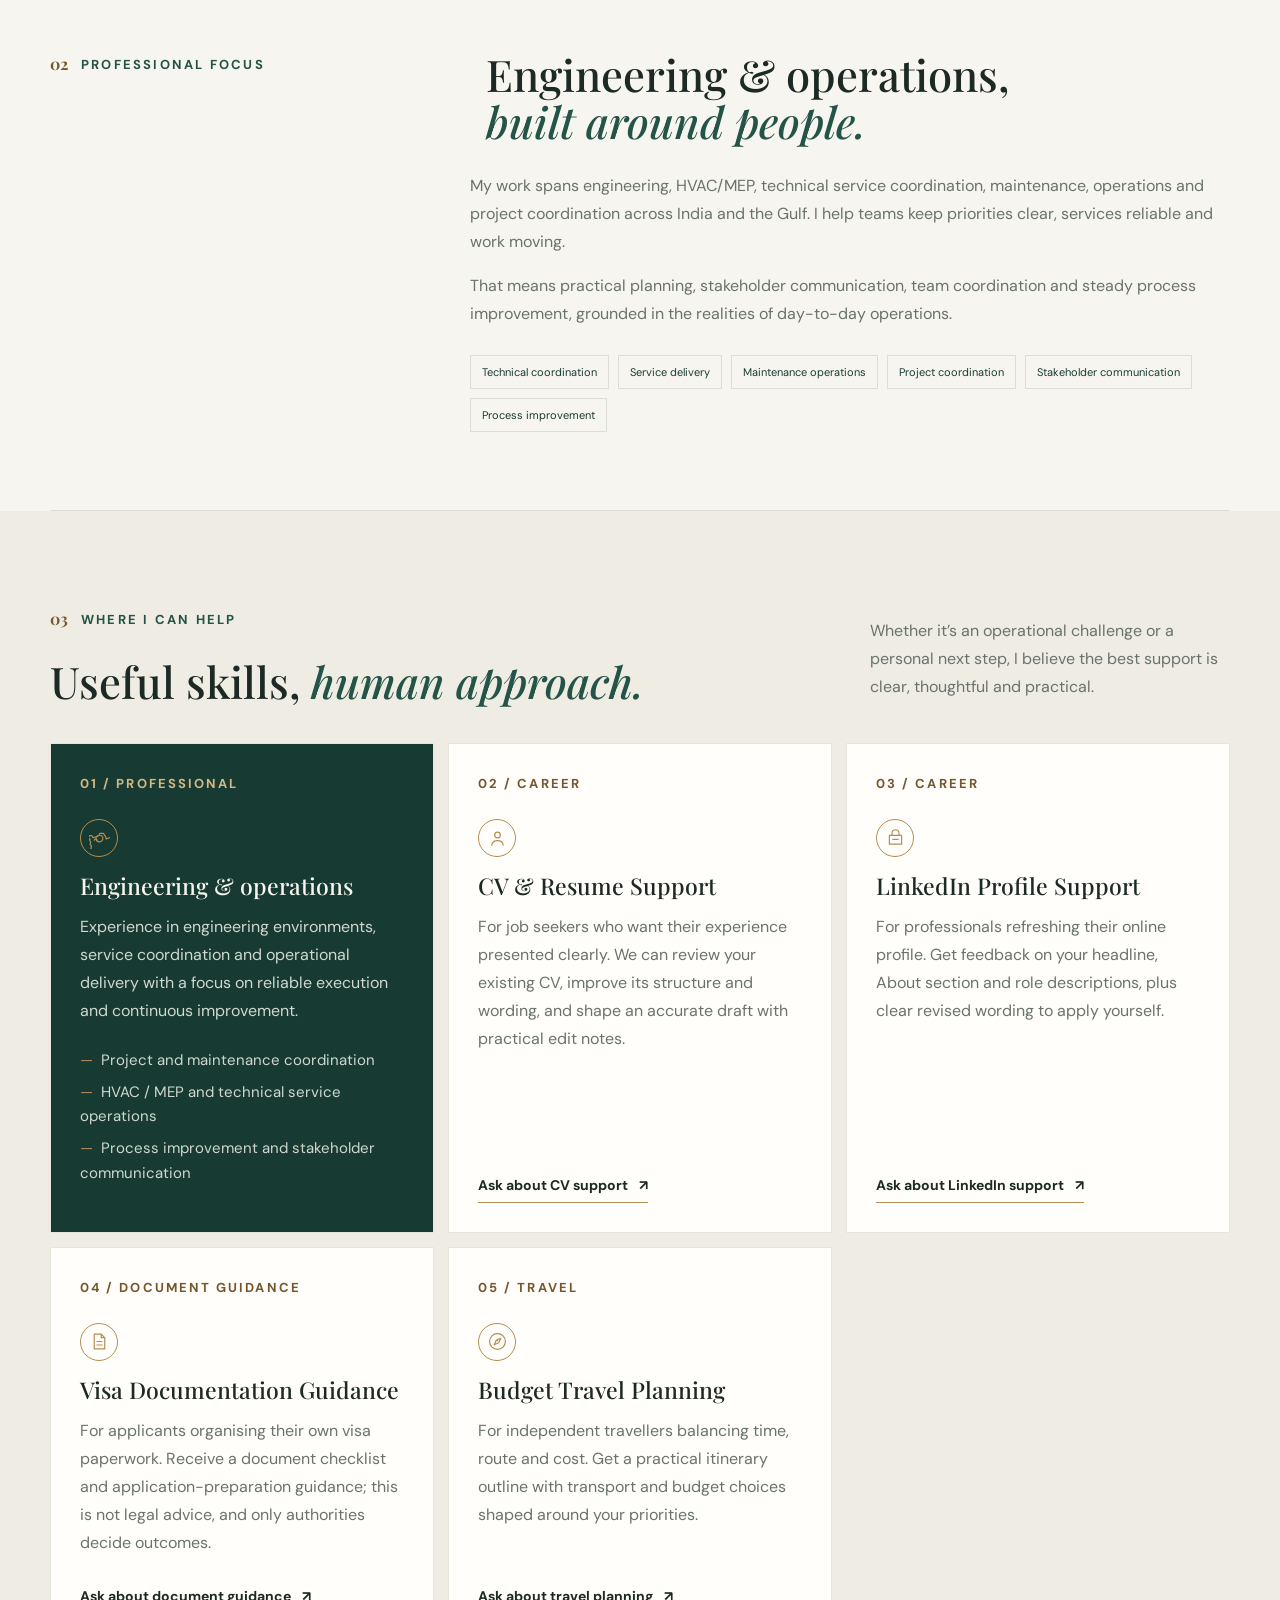
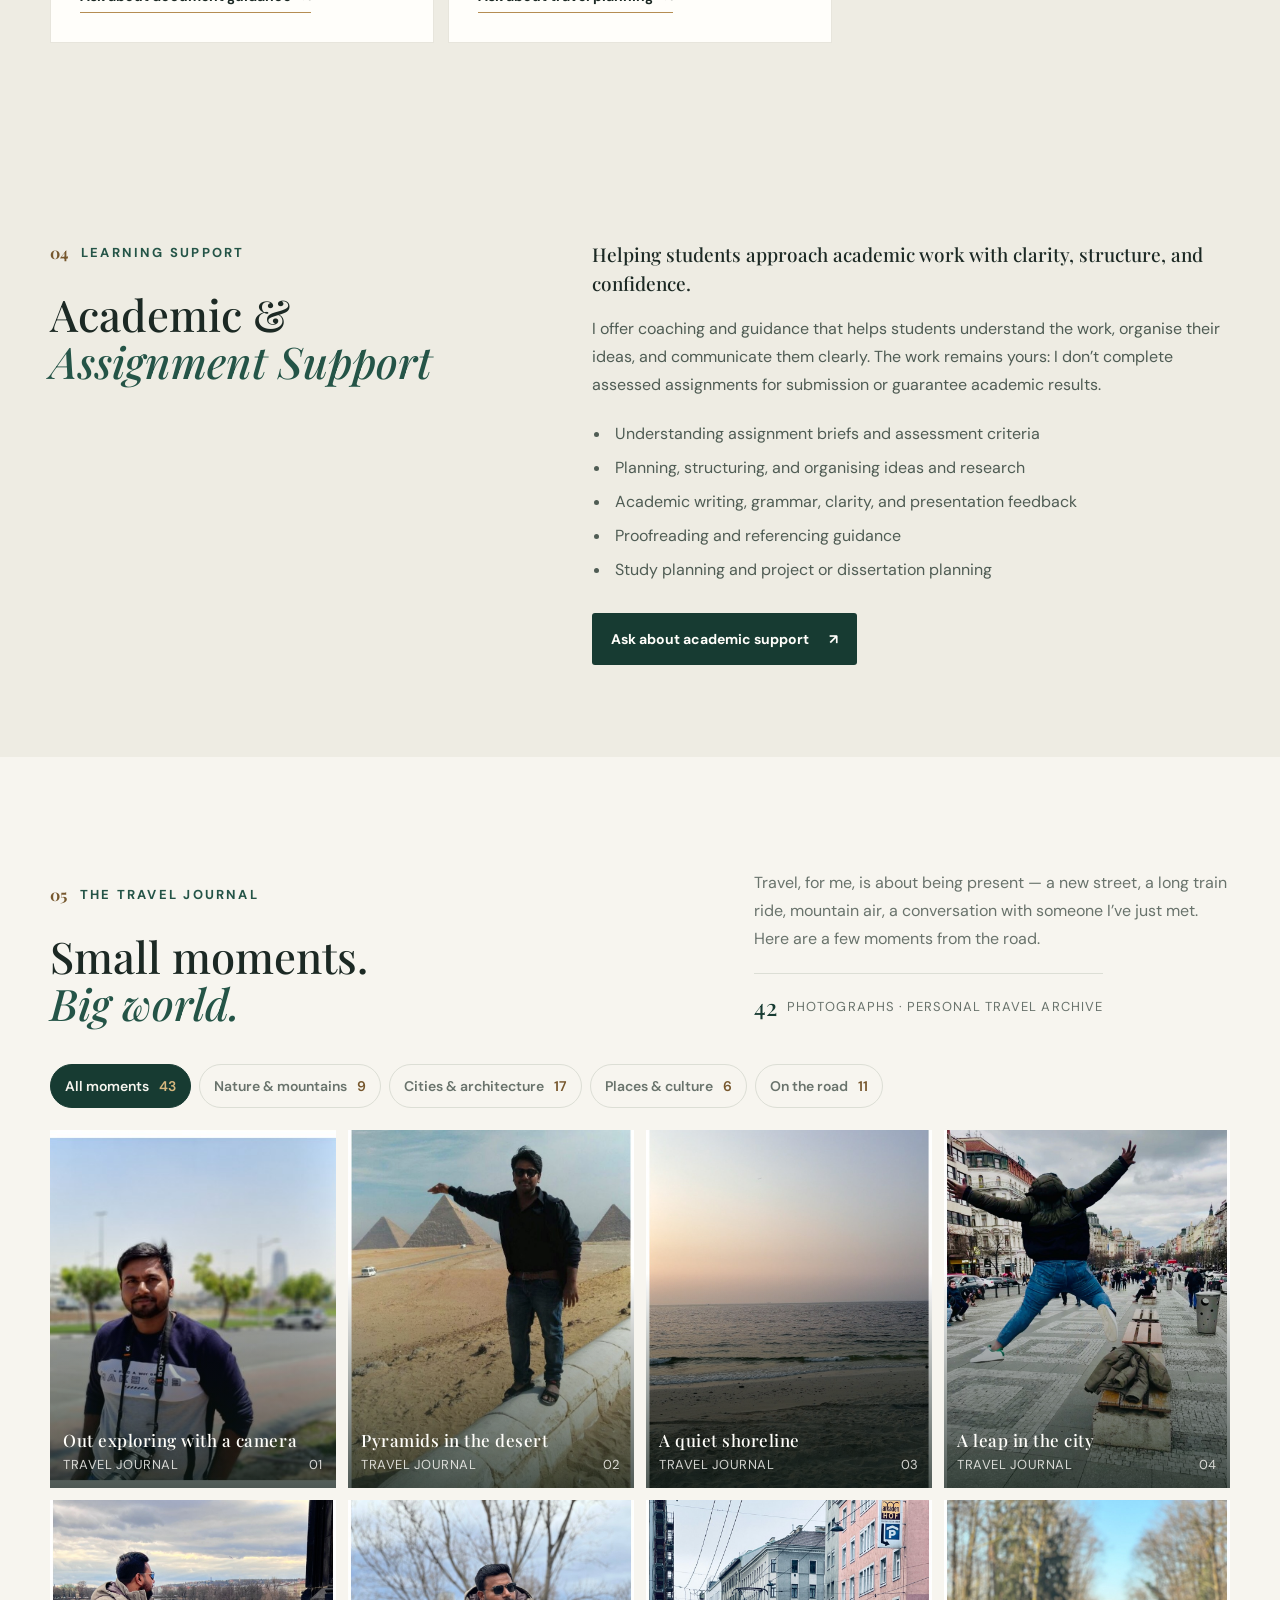
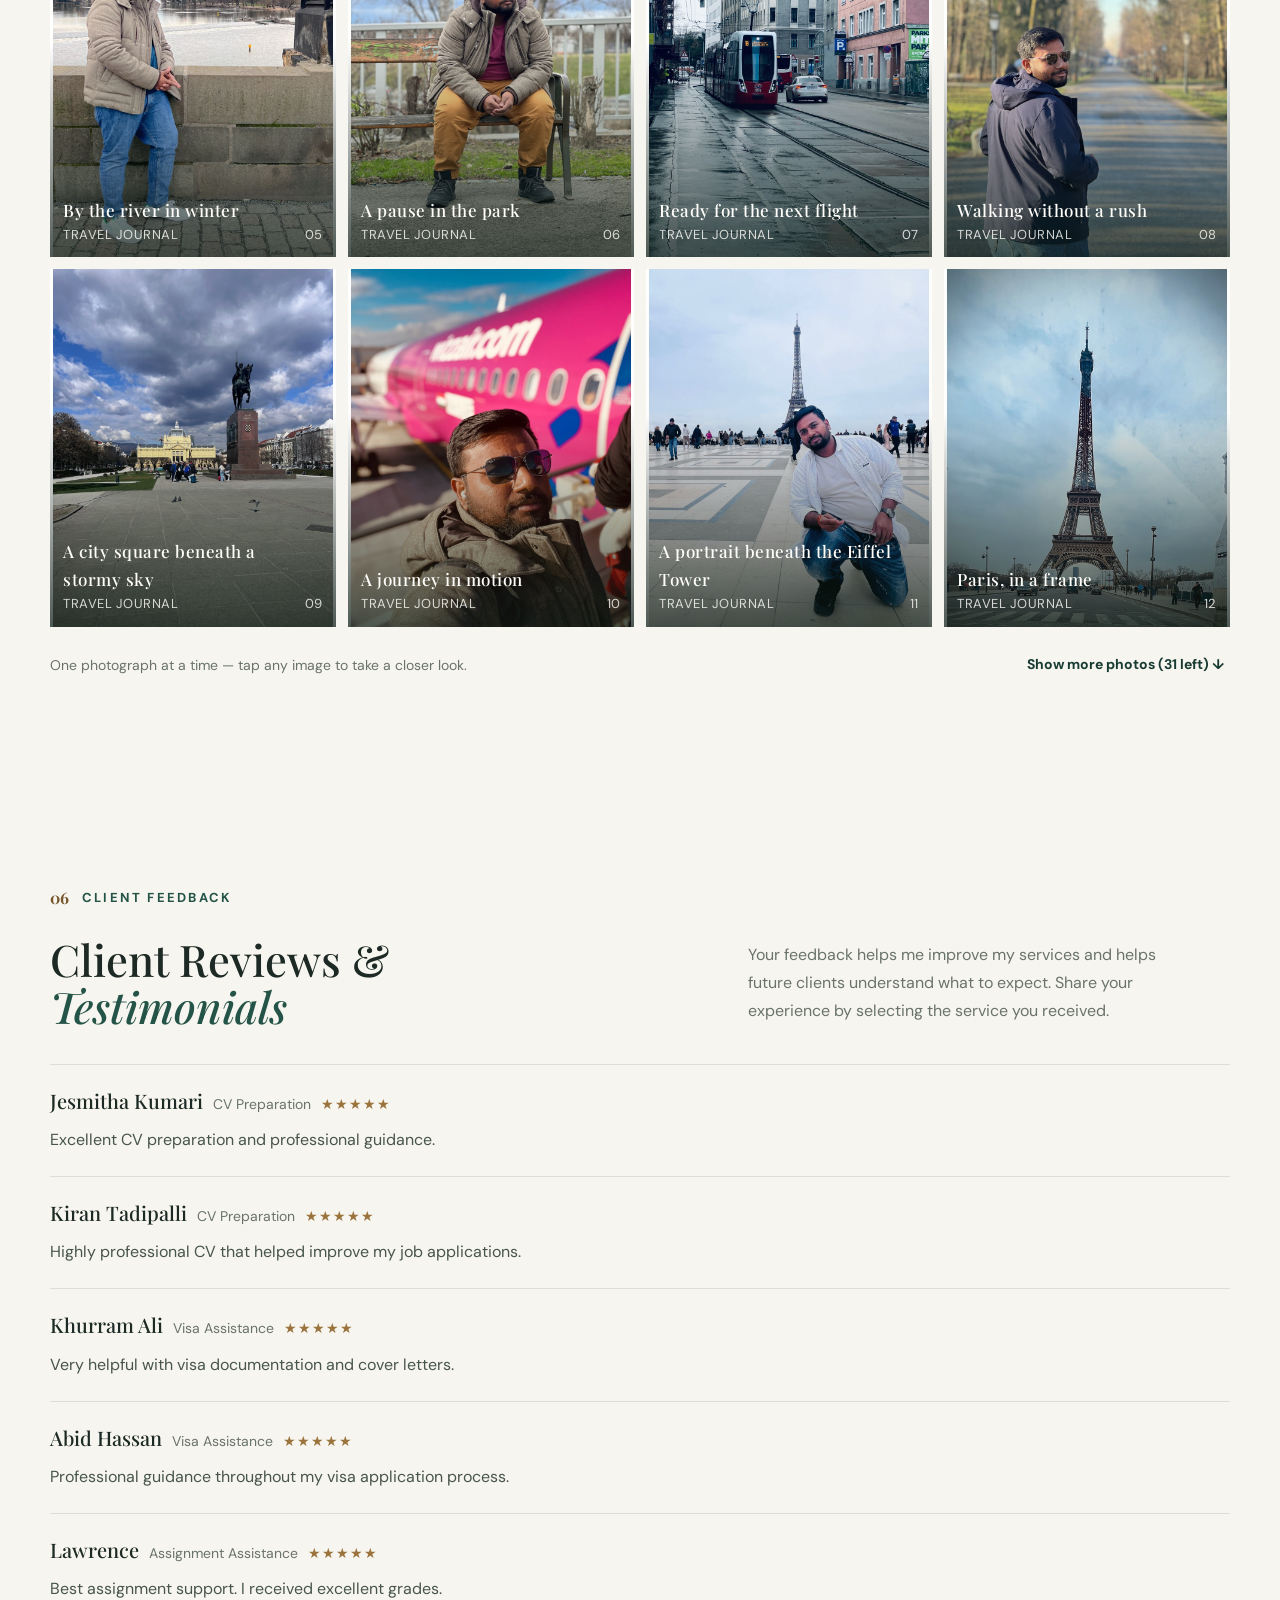
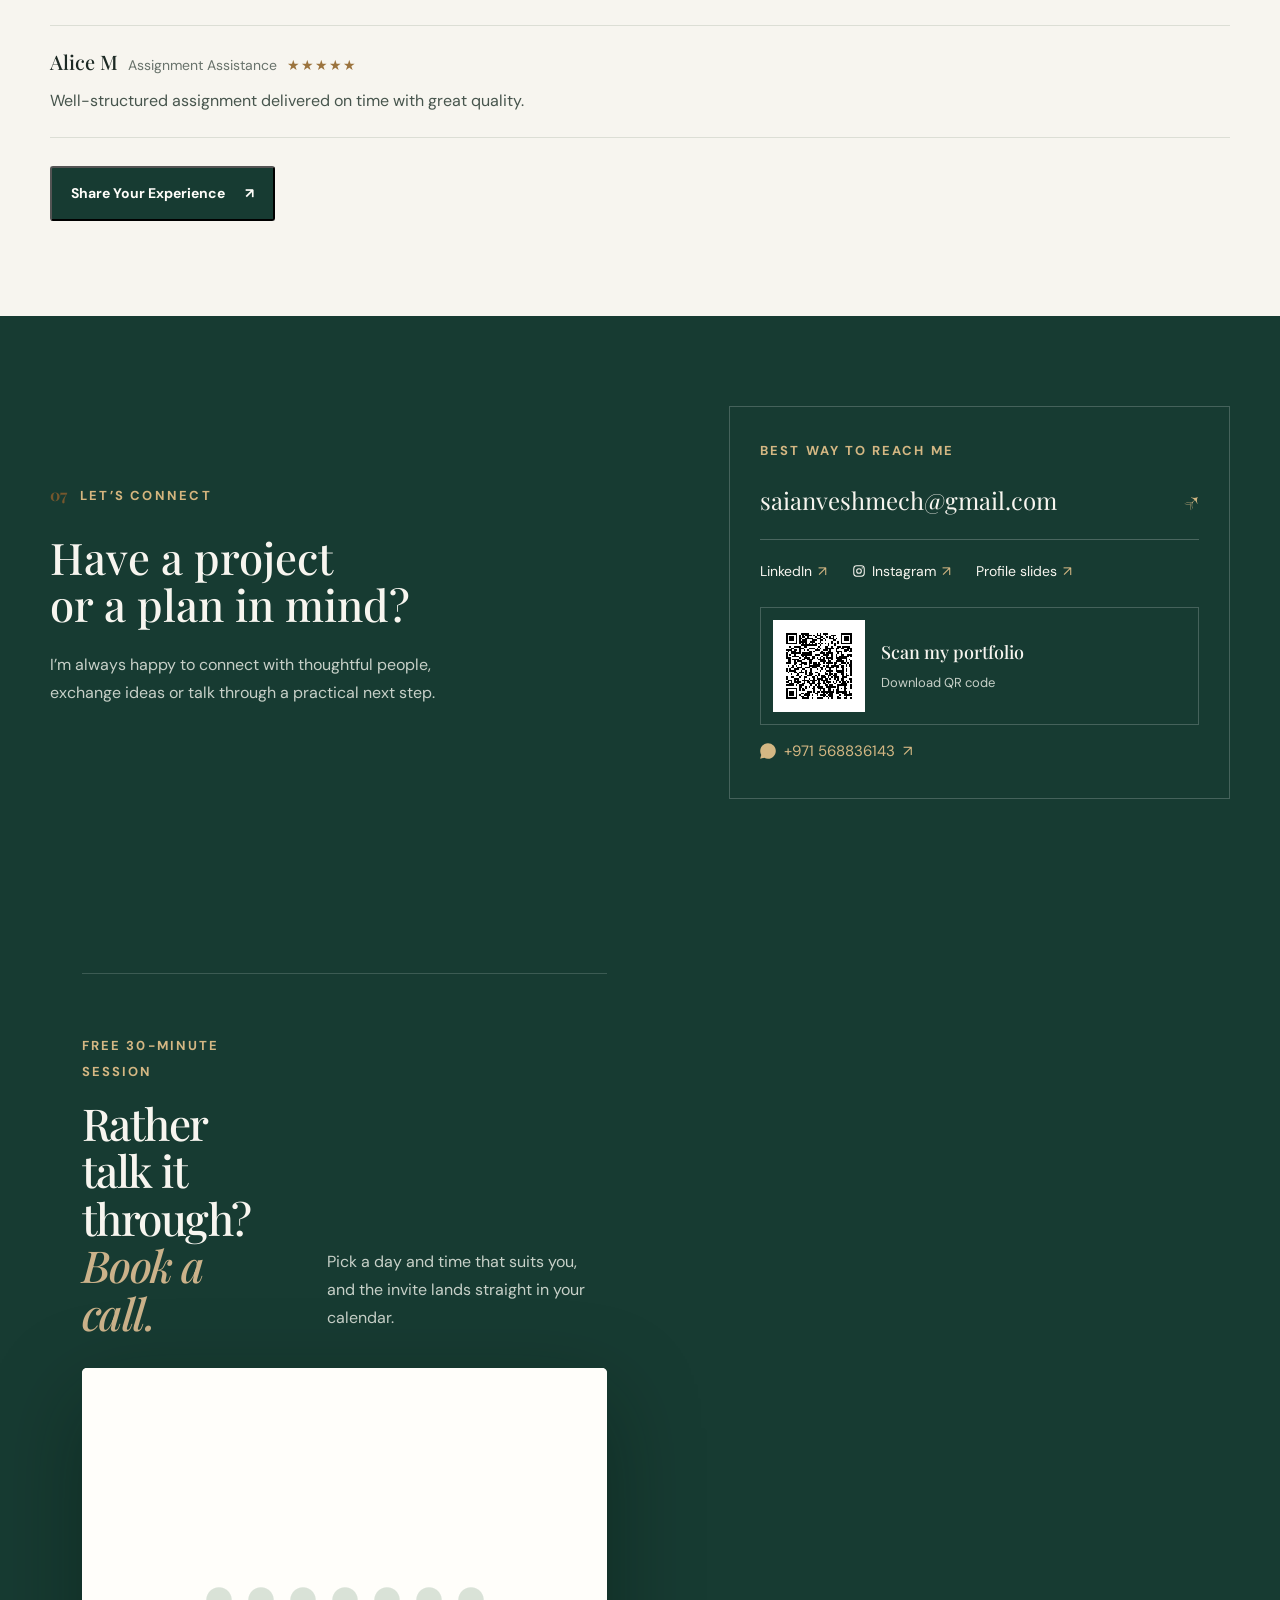
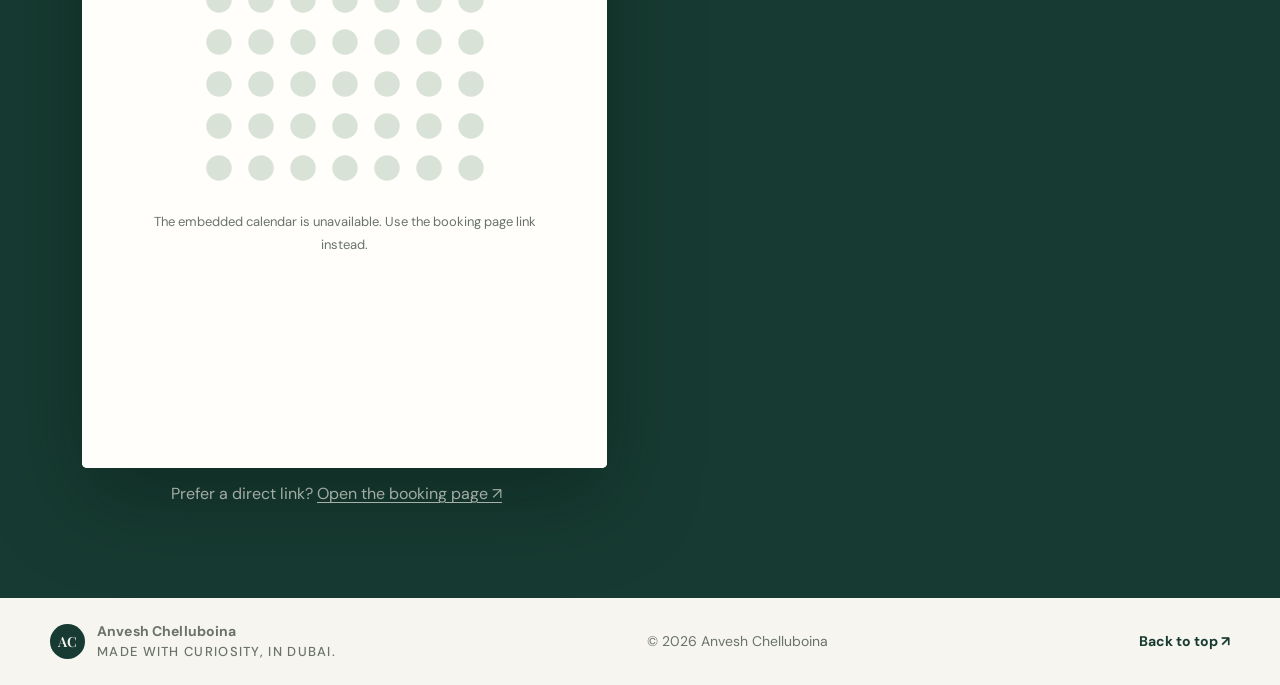
==== commit b67f26f6: "Improve portfolio usability and accessibility Co-authored-by: Copilot <223556219+Copilot@users.norep" ====
--- a/index.html
+++ b/index.html
@@ -16,7 +16,7 @@
 <body>
   <header class="site-header">
     <a class="brand" href="#top" aria-label="Anvesh Chelluboina home"><span class="brand-mark">AC</span><span>Anvesh Chelluboina<small>Projects · People · Places</small></span></a>
-    <button class="menu-toggle" aria-expanded="false" aria-controls="main-nav" aria-label="Open navigation"><span></span><span></span></button>
+    <button class="menu-toggle" type="button" aria-expanded="false" aria-controls="main-nav" aria-label="Open navigation"><span></span><span></span></button>
     <nav id="main-nav" class="main-nav">
       <a href="#top">Home</a><a href="#about">About</a><a href="#experience">Experience</a><a href="#work">Services</a><a href="#academic-support">Academic support</a><a href="#journal">Photography</a><a href="#reviews">Reviews</a><a href="#contact" class="nav-cta">Contact <span aria-hidden="true">↗</span></a>
     </nav>
@@ -28,12 +28,12 @@
         <p class="eyebrow"><span class="eyebrow-line"></span> Dubai, UAE · Open to meaningful opportunities</p>
         <h1><span class="line"><span>Good work.</span></span><span class="line"><em>Curious journeys.</em></span></h1>
         <p class="hero-intro">I’m Anvesh — an engineering and operations professional who enjoys bringing structure to complex work, helping people tell their stories, and finding the beauty in places beyond the usual route.</p>
-        <div class="hero-actions"><a class="button button-dark" href="#work">Explore my work <span>↘</span></a><a class="text-link" href="slides.html">View profile slides <span>↗</span></a></div>
+        <div class="hero-actions"><a class="button button-dark" href="#contact">Get in touch <span>↘</span></a><a class="text-link" href="#work">Explore my services <span>↘</span></a></div>
         <div class="hero-facts"><div><strong data-count>12+</strong><span>years in engineering & operations</span></div><div><strong>MSc</strong><span>Project Management · Merit</span></div><div><strong data-count>24</strong><span>countries explored</span></div></div>
       </div>
       <div class="hero-art" aria-label="Travel photography collage">
-        <div class="hero-photo hero-photo-main"><img src="assets/photos/travel-39.jpg" alt="A mountain panorama from a travel journey" fetchpriority="high"></div>
-        <div class="hero-photo hero-photo-small"><img src="assets/photos/travel-12.jpg" alt="The Eiffel Tower on a city visit" loading="lazy"></div>
+        <div class="hero-photo hero-photo-main"><img src="assets/photos/travel-39.jpg" alt="Anvesh at a mountain viewpoint above a valley" width="937" height="1400" fetchpriority="high" decoding="async"></div>
+        <div class="hero-photo hero-photo-small"><img src="assets/photos/travel-12.jpg" alt="The Eiffel Tower in Paris" width="956" height="1301" decoding="async"></div>
         <div class="hero-note"><span class="note-star">✳</span><span>Stay curious.<br>Keep moving.</span></div>
         <div class="hero-stamp">FIELD<br>NOTES<br><span>01 / 24</span></div>
       </div>
@@ -51,16 +51,17 @@
       <div class="experience-heading"><div class="section-label reveal"><span>02</span> Professional focus</div><h2 class="reveal">Engineering & operations,<br><em>built around people.</em></h2></div>
       <div class="experience-copy reveal"><p>My work spans engineering, HVAC/MEP, technical service coordination, maintenance, operations and project coordination across India and the Gulf. I help teams keep priorities clear, services reliable and work moving.</p><p>That means practical planning, stakeholder communication, team coordination and steady process improvement, grounded in the realities of day-to-day operations.</p></div>
       <div class="experience-skills" aria-label="Professional strengths"><span>Technical coordination</span><span>Service delivery</span><span>Maintenance operations</span><span>Project coordination</span><span>Stakeholder communication</span><span>Process improvement</span></div>
+      <!-- Add verified job titles, employer names and dates here when supplied; do not publish placeholders. -->
     </section>
 
     <section class="work-section" id="work"><div class="section-wrap">
       <div class="section-heading"><div class="reveal"><div class="section-label"><span>03</span> Where I can help</div><h2>Useful skills, <em>human approach.</em></h2></div><p class="reveal" style="--i:1">Whether it’s an operational challenge or a personal next step, I believe the best support is clear, thoughtful and practical.</p></div>
       <div class="service-grid">
         <article class="service-card service-featured reveal"><span class="card-index">01 / PROFESSIONAL</span><div class="service-icon"><svg viewBox="0 0 24 24" aria-hidden="true"><path d="M12 8.3a3.8 3.8 0 1 0 0 7.6 3.8 3.8 0 0 0 0-7.6zm7.6 4.2a7.9 7.9 0 0 0-.8-2.9L18.5 9a1.1 1.1 0 0 1-.8-.8l-.7-1.3a1.1 1.1 0 0 0-1-.8h-2.9a1.1 1.1 0 0 0-1 .8l-.7 1.3a1.1 1.1 0 0 1-.8.8l-1.3.7a7.9 7.9 0 0 0-2.9.8l-.7.4a1.1 1.1 0 0 1-1.4-.5l-.7-1.1a1.1 1.1 0 0 0-1-.6h-1.6a1.1 1.1 0 0 0-1 .9l-.4 1.7a1.1 1.1 0 0 1-.3.6L1.3 13a1.1 1.1 0 0 0-.3 1.2l.9 2.1a1.1 1.1 0 0 1-.1.9L1.4 18a1.1 1.1 0 0 0 .1 1.2l1.1.9a1.1 1.1 0 0 1 .2.8l-.6 2.1a1.1 1.1 0 0 0 .4 1.1l1 .7a1.1 1.1 0 0 1 .5.9l.3 1.6a1.1 1.1 0 0 0 1.1 1h2.1a1.1 1.1 0 0 1 .9.5l1.1 1.8a1.1 1.1 0 0 0 1.1.7l1.6-.3a1.1 1.1 0 0 1 1.1.6l.4 1.2a1.1 1.1 0 0 0 1.2.8l2.3-.6a1.1 1.1 0 0 1 1.2.7l.4 1.2a1.1 1.1 0 0 0 1.1.6l2.2-.4a1.1 1.1 0 0 1 1.2.6l.4 1.1a1.1 1.1 0 0 0 1.1.8l1.7-.2a1.1 1.1 0 0 1 1.2.7l.6 1.4a1.1 1.1 0 0 0 1.1.6l2.2-.4a1.1 1.1 0 0 1 1 .9l.4 1.7a1.1 1.1 0 0 0 1.1.8l1.4-.1c.5-.1 1-.4 1.3-.8l.7-1.1a1.1 1.1 0 0 1 1.6-.1l.7 1a1.1 1.1 0 0 0 1.5.3l1.1-.8a1.1 1.1 0 0 1 1.4 0l1 1.1a1.1 1.1 0 0 1 .1 1.2l-.8 1.6a1.1 1.1 0 0 0 .1 1.2l1.5 1.2a1.1 1.1 0 0 0 1.1.2l1.4-.5a1.1 1.1 0 0 1 1.2.7l.5 1.4a1.1 1.1 0 0 0 1.1.7l1.8-.4a1.1 1.1 0 0 1 1 .8l.3 1.2a1.1 1.1 0 0 0 1 .8h1.6a1.1 1.1 0 0 0 1-.9l.4-1.5a1.1 1.1 0 0 1 .7-1l1.6-.6a1.1 1.1 0 0 0 .7-1l-.2-1.1a1.1 1.1 0 0 0-.6-.8l-1.8-.8a1.1 1.1 0 0 1-.5-.8V12.5a1.1 1.1 0 0 1 .5-.9l1.5-.8a1.1 1.1 0 0 0 .7-1 .5.5 0 0 0 0-.2l-.8-1.6a1.1 1.1 0 0 0-1-.6h-1.7a1.1 1.1 0 0 1-.9-.6l-.8-1.5a1.1 1.1 0 0 0-1-.6h-1.7a1.1 1.1 0 0 1-.7-.5l-.8-1.3a1.1 1.1 0 0 0-1-.7zm-13.5 1.4a1.3 1.3 0 1 1 3.2 1.3 1.3 0 0 1-3.2-1.3zm2.5 7.6a1.3 1.3 0 1 1 0-2.6 1.3 1.3 0 0 1 0 2.6z"/></svg></div><h3>Engineering & operations</h3><p>Experience in engineering environments, service coordination and operational delivery with a focus on reliable execution and continuous improvement.</p><ul><li>Project and maintenance coordination</li><li>HVAC / MEP and technical service operations</li><li>Process improvement and stakeholder communication</li></ul></article>
-        <article class="service-card reveal" style="--i:1"><span class="card-index">02 / CAREER</span><div class="service-icon"><svg viewBox="0 0 24 24" aria-hidden="true"><circle cx="12" cy="8" r="3.2"/><path d="M5.5 19.5c.5-3.2 2.7-5 6.5-5s6 1.8 6.5 5"/></svg></div><h3>CV & Resume Support</h3><p>Clear, well-organised CVs that help you present your experience and strengths accurately.</p><a class="card-link" href="#contact">Ask about CV support <span>↗</span></a></article>
-        <article class="service-card reveal" style="--i:2"><span class="card-index">03 / CAREER</span><div class="service-icon"><svg viewBox="0 0 24 24" aria-hidden="true"><path d="M5 8.5h14v10H5zM8 8.5V6a4 4 0 0 1 8 0v2.5M9 13h6"/></svg></div><h3>LinkedIn Profile Support</h3><p>Improve the clarity and structure of your profile, headline and experience descriptions.</p><a class="card-link" href="#contact">Ask about LinkedIn support <span>↗</span></a></article>
-        <article class="service-card reveal" style="--i:3"><span class="card-index">04 / DOCUMENT GUIDANCE</span><div class="service-icon"><svg viewBox="0 0 24 24" aria-hidden="true"><path d="M6 3.5h8l4 4v13H6zM14 3.5v4h4M9 12h6M9 16h6"/></svg></div><h3>Visa Documentation Guidance</h3><p>Practical document checklists and application-preparation guidance. Decisions remain with the relevant authorities; approval is never guaranteed.</p><a class="card-link" href="#contact">Ask about document guidance <span>↗</span></a></article>
-        <article class="service-card reveal" style="--i:4"><span class="card-index">05 / TRAVEL</span><div class="service-icon"><svg viewBox="0 0 24 24" aria-hidden="true"><circle cx="12" cy="12" r="9"/><path d="m15.8 8.2-2.4 5.2-5.2 2.4 2.4-5.2 5.2-2.4zm-3.8 2.6v.2"/></svg></div><h3>Budget Travel Planning</h3><p>Thoughtful route, timing and budget planning shaped around your own travel priorities.</p><a class="card-link" href="#journal">Explore the travel journal <span>↗</span></a></article>
+        <article class="service-card reveal" style="--i:1"><span class="card-index">02 / CAREER</span><div class="service-icon"><svg viewBox="0 0 24 24" aria-hidden="true"><circle cx="12" cy="8" r="3.2"/><path d="M5.5 19.5c.5-3.2 2.7-5 6.5-5s6 1.8 6.5 5"/></svg></div><h3>CV & Resume Support</h3><p>For job seekers who want their experience presented clearly. We can review your existing CV, improve its structure and wording, and shape an accurate draft with practical edit notes.</p><a class="card-link" href="#contact">Ask about CV support <span>↗</span></a></article>
+        <article class="service-card reveal" style="--i:2"><span class="card-index">03 / CAREER</span><div class="service-icon"><svg viewBox="0 0 24 24" aria-hidden="true"><path d="M5 8.5h14v10H5zM8 8.5V6a4 4 0 0 1 8 0v2.5M9 13h6"/></svg></div><h3>LinkedIn Profile Support</h3><p>For professionals refreshing their online profile. Get feedback on your headline, About section and role descriptions, plus clear revised wording to apply yourself.</p><a class="card-link" href="#contact">Ask about LinkedIn support <span>↗</span></a></article>
+        <article class="service-card reveal" style="--i:3"><span class="card-index">04 / DOCUMENT GUIDANCE</span><div class="service-icon"><svg viewBox="0 0 24 24" aria-hidden="true"><path d="M6 3.5h8l4 4v13H6zM14 3.5v4h4M9 12h6M9 16h6"/></svg></div><h3>Visa Documentation Guidance</h3><p>For applicants organising their own visa paperwork. Receive a document checklist and application-preparation guidance; this is not legal advice, and only authorities decide outcomes.</p><a class="card-link" href="#contact">Ask about document guidance <span>↗</span></a></article>
+        <article class="service-card reveal" style="--i:4"><span class="card-index">05 / TRAVEL</span><div class="service-icon"><svg viewBox="0 0 24 24" aria-hidden="true"><circle cx="12" cy="12" r="9"/><path d="m15.8 8.2-2.4 5.2-5.2 2.4 2.4-5.2 5.2-2.4zm-3.8 2.6v.2"/></svg></div><h3>Budget Travel Planning</h3><p>For independent travellers balancing time, route and cost. Get a practical itinerary outline with transport and budget choices shaped around your priorities.</p><a class="card-link" href="#contact">Ask about travel planning <span>↗</span></a></article>
       </div>
     </div></section>
 
@@ -93,13 +94,13 @@
       <p class="review-privacy">Reviews should describe a genuine experience. Submissions are reviewed before publication. Don’t include private or confidential information.</p>
       <form id="review-form" data-review-endpoint="https://formspree.io/f/mwlvgqba" novalidate>
         <label for="review-name">Name or display name <span>Required</span></label><input id="review-name" name="name" autocomplete="name" maxlength="60" required>
-        <label for="review-service">Service received <span>Required</span></label><select id="review-service" name="service" required><option value="" selected disabled>Select a service</option><option>CV Preparation</option><option>Visa Assistance</option><option>Assignment Assistance</option><option>LinkedIn Profile Support</option><option>Budget Travel Planning</option><option>Other</option></select>
+        <label for="review-service">Service received <span>Required</span></label><select id="review-service" name="service" required><option value="" selected disabled>Select a service</option><option>CV & Resume Support</option><option>Visa Documentation Guidance</option><option>Academic & Assignment Support</option><option>LinkedIn Profile Support</option><option>Budget Travel Planning</option><option>Other</option></select>
         <label for="review-text">Your review <span>Required</span></label><textarea id="review-text" name="review" rows="5" maxlength="1200" required aria-describedby="review-guidance review-character-count"></textarea><div class="review-field-note"><span id="review-guidance">Share your honest experience (20–1,200 characters).</span><span id="review-character-count" aria-live="polite">0 / 1,200</span></div>
         <fieldset class="rating-field"><legend>Rating <small>Optional</small></legend><div class="rating-options"><label><input type="radio" name="rating" value="1"><span aria-hidden="true">★</span><span class="sr-only">1 star</span></label><label><input type="radio" name="rating" value="2"><span aria-hidden="true">★★</span><span class="sr-only">2 stars</span></label><label><input type="radio" name="rating" value="3"><span aria-hidden="true">★★★</span><span class="sr-only">3 stars</span></label><label><input type="radio" name="rating" value="4"><span aria-hidden="true">★★★★</span><span class="sr-only">4 stars</span></label><label><input type="radio" name="rating" value="5"><span aria-hidden="true">★★★★★</span><span class="sr-only">5 stars</span></label></div></fieldset>
         <label for="review-date">Date of service <small>Optional</small></label><input id="review-date" name="service_date" type="date">
         <label class="consent-label"><input type="checkbox" name="publication_consent" required><span>I agree to publication of this review and my chosen display name if it is approved. <strong>Required</strong></span></label>
         <label class="review-honeypot" aria-hidden="true">Leave this field blank<input name="_gotcha" tabindex="-1" autocomplete="off"></label>
-        <p class="review-form-status" id="review-form-status" role="status" aria-live="polite">Review submission is not configured yet, so this form cannot send or store reviews.</p>
+        <p class="review-form-status" id="review-form-status" role="status" aria-live="polite">This form is configured to send reviews to the moderation service. A submission is confirmed only after the service responds.</p>
         <div class="review-form-actions"><button class="button button-dark" id="submit-review" type="submit" disabled>Submit for review</button><button class="text-link" id="retry-review" type="button" hidden>Try again</button></div>
       </form>
     </dialog>
@@ -123,9 +124,9 @@
           <div class="calendly-inline-widget" data-url="https://calendly.com/anvesh-chelluboina/book-30-min-free-session?hide_gdpr_banner=1&amp;background_color=fffefa&amp;text_color=1c2924&amp;primary_color=245447"></div>
           <div class="booking-fallback">
             <p>Loading the booking calendar…</p>
-            <a class="button button-dark" href="https://calendly.com/anvesh-chelluboina/book-30-min-free-session" target="_blank" rel="noopener">Open the booking page <span>↗</span></a>
           </div>
         </div>
+        <p class="booking-direct">Prefer a direct link? <a href="https://calendly.com/anvesh-chelluboina/book-30-min-free-session" target="_blank" rel="noopener noreferrer">Open the booking page ↗</a></p>
       </div>
     </section>
   </main>
--- a/flapboard.css
+++ b/flapboard.css
@@ -20,6 +20,8 @@
 .booking-fallback:before{content:"";width:min(294px,76%);aspect-ratio:7/5;background:radial-gradient(circle closest-side,var(--sage) 58%,transparent 63%) 0 0/calc(100% / 7) 20%;-webkit-mask:linear-gradient(105deg,#000 40%,rgba(0,0,0,.3) 50%,#000 60%) 100% 0/300% 100%;mask:linear-gradient(105deg,#000 40%,rgba(0,0,0,.3) 50%,#000 60%) 100% 0/300% 100%;animation:shimmer 1.8s ease-in-out infinite}
 .contact-section .booking-fallback p{margin:0;color:var(--muted);font-size:13px}
 .booking.is-loaded .booking-fallback{opacity:0;visibility:hidden}
+.booking-direct{margin:12px 0 0;text-align:right;color:#d4b783;font-size:14px}
+.booking-direct a{text-decoration:underline;text-underline-offset:3px}
 .site-footer{display:flex;align-items:center;justify-content:space-between;gap:20px;padding:24px max(32px,calc((100vw - 1180px)/2));font-size:10px;color:var(--muted)}.footer-brand .brand-mark{width:35px;height:35px;font-size:14px}.footer-brand{font-size:11px}.footer-brand small{font-size:8px}.back-top{color:var(--green);font-weight:700}
 .lightbox{position:fixed;inset:0;z-index:100;background:rgba(10,19,15,.94);display:flex;align-items:center;justify-content:center;padding:50px 70px;opacity:0;visibility:hidden;transition:opacity .4s var(--ease),visibility 0s linear .4s}.lightbox.is-open{opacity:1;visibility:visible;transition:opacity .4s var(--ease),visibility 0s}.lightbox figure{margin:0;max-width:min(1000px,80vw);max-height:86vh;display:flex;flex-direction:column;align-items:center}.lightbox figure img{max-height:77vh;max-width:100%;object-fit:contain;box-shadow:0 20px 80px rgba(0,0,0,.25)}.lightbox figcaption{width:100%;display:flex;justify-content:space-between;gap:20px;color:#e8e8df;font-size:11px;padding-top:13px}.lightbox-close,.lightbox-nav{position:absolute;background:transparent;border:1px solid rgba(255,255,255,.4);color:white;border-radius:50%;width:42px;height:42px;cursor:pointer;font-size:22px;display:grid;place-items:center}.lightbox-close{top:22px;right:24px;font-size:28px}.lightbox-nav{top:50%;transform:translateY(-50%)}.lightbox-prev{left:20px}.lightbox-next{right:20px}.lightbox-close:hover,.lightbox-nav:hover{background:white;color:var(--green)}
 /* Profile slide deck */
@@ -112,47 +114,7 @@
 .contact-links a{display:inline-flex;align-items:center;gap:6px}.contact-links .social-icon{width:14px;height:14px;flex:none}
 .service-icon svg{width:21px;height:21px;fill:none;stroke:currentColor;stroke-width:1.35;stroke-linecap:round;stroke-linejoin:round}
 
-/* Larger headings improve readability across the portfolio. */
-h1{font-size:clamp(58px,7vw,92px)}
-.about-grid h2,.section-heading h2{font-size:clamp(42px,5vw,60px)}
-.journal-top h2{font-size:clamp(48px,6vw,70px)}
-.contact-section h2{font-size:clamp(50px,5.5vw,66px)}
-.service-card h3{font-size:28px}
-.slide-copy h1{font-size:clamp(50px,6vw,78px)}
-.slide-content h2{font-size:clamp(46px,5.7vw,70px)}
-@media(max-width:640px){
-  .hero h1{font-size:clamp(50px,14vw,76px)}
-  .about-grid h2,.section-heading h2{font-size:42px}
-  .journal-top h2{font-size:51px}
-  .contact-section h2{font-size:49px}
-  .slide-copy h1{font-size:51px}
-  .slide-content h2{font-size:42px}
-}
-
-/* Bring compact labels, captions and supporting links up to a readable size. */
-.brand{font-size:15px}
-.brand small,.footer-brand small{font-size:12px;letter-spacing:.07em}
-.main-nav{font-size:14px}
-.eyebrow,.section-label{font-size:12px;letter-spacing:.12em}
-.button,.text-link{font-size:14px}
-.hero-facts span,.ticker-track,.hero-stamp{font-size:12px}
-.hero-stamp span{font-size:11px}
-.mini-label,.card-index,.photo-count,.filter-chip,.gallery-bottom,.contact-links,.site-footer,.slides-footer,.deck-topline,.deck-hint{font-size:12px;letter-spacing:.06em}
-.credential-strip small,.service-card ul,.service-card p,.card-link,.journal-intro,.photo-card-caption,.slide-contact-links,.slide-lead,.slide-stat-row span,.slide-pill-grid small,.education-card span,.education-card small{font-size:12px}
-.photo-card-caption small{font-size:11px}
-.footer-brand{font-size:13px}
-@media(max-width:640px){
-  .brand{font-size:14px}
-  .brand small{font-size:11px}
-  .main-nav{font-size:14px}
-  .eyebrow,.section-label{font-size:11px}
-  .hero-facts span{font-size:11px}
-  .hero-note{font-size:13px}
-  .hero-stamp{font-size:11px}
-  .hero-stamp span{font-size:10px}
-  .filter-chip,.gallery-bottom,.site-footer{font-size:12px}
-  .photo-card-caption small{font-size:10px}
-}
+/* Shared contact details and icons */
 .portfolio-qr{display:flex;align-items:center;gap:16px;margin-top:24px;padding:12px;border:1px solid rgba(255,255,255,.2);transition:border-color .2s,transform .2s}.portfolio-qr:hover{border-color:#d4b783;transform:translateY(-2px)}.portfolio-qr img{width:92px;height:92px;background:#fff;padding:5px;image-rendering:pixelated}.portfolio-qr strong,.portfolio-qr small{display:block}.portfolio-qr strong{font-family:var(--serif);font-size:16px;font-weight:500}.portfolio-qr small{margin-top:4px;color:#c7d0c8;font-size:10px}
 .contact-whatsapp{display:inline-flex;align-items:center;gap:8px;margin-top:14px;color:#d4b783;font-size:12px}.contact-whatsapp:hover{text-decoration:underline}.contact-whatsapp .whatsapp-icon{width:16px;height:16px;fill:currentColor;flex:none}.contact-whatsapp span{transition:transform .2s}.contact-whatsapp:hover span{transform:translate(2px,-2px)}
 
@@ -245,7 +207,8 @@
   --font-section:clamp(2.5rem,3.4vw,3rem);
   --font-card-title:clamp(1.375rem,1.8vw,1.75rem);
   --font-subheading:clamp(1.125rem,1.4vw,1.375rem);
-  --font-body:clamp(1rem,1.1vw,1.125rem)
+  --font-body:clamp(1rem,1.1vw,1.125rem);
+  --brass-ink:#76572d
 }
 body{font-size:var(--font-body)}
 p{font-size:var(--font-body);line-height:1.75}
@@ -258,6 +221,9 @@
 .service-card ul,.credential-strip small,.slide-lead,.slide-contact-links,.slide-stat-row span,.slide-pill-grid small,.education-card span,.education-card small{font-size:15px}
 .brand,.main-nav,.button,.text-link,.card-link,.contact-links,.filter-chip,.gallery-bottom,.site-footer,.slides-footer,.deck-topline,.deck-hint{font-size:14px}
 .mini-label,.card-index,.eyebrow,.section-label,.photo-count{font-size:13px}
+.section-label span,.mini-label,.card-index{color:var(--brass-ink)}
+.service-featured .card-index{color:#d4b783}
+.filter-chip span{color:var(--brass-ink)}
 .brand small,.footer-brand small,.hero-facts span,.photo-card-caption,.photo-card-caption small,.hero-stamp,.hero-stamp span{font-size:13px}
 .contact-whatsapp{font-size:15px}
 .portfolio-qr strong{font-size:18px}
@@ -268,17 +234,27 @@
 .review-privacy,.review-dialog form>label:not(.consent-label):not(.review-honeypot),.rating-field legend,.review-dialog input:not([type=radio]):not([type=checkbox]),.review-dialog select,.review-dialog textarea{font-size:16px}
 .review-dialog form>label>span,.review-dialog form>label>small,.rating-field legend small,.review-field-note,.consent-label,.review-form-status{font-size:14px}
 @media(max-width:1080px){
-  :root{--font-hero:clamp(2.375rem,5.5vw,4rem);--font-section:clamp(2.125rem,4.5vw,2.5rem)}
+  :root{--font-hero:clamp(2.375rem,5.5vw,4rem);--font-section:clamp(2.375rem,4.5vw,3rem)}
 }
 @media(max-width:760px){
   .hero{grid-template-columns:1fr;gap:35px}
   .hero-art{justify-self:center}
 }
 @media(max-width:640px){
-  :root{--font-hero:clamp(2.1rem,9vw,3.5rem);--font-section:clamp(2rem,7vw,2.5rem);--font-card-title:clamp(1.375rem,5.5vw,1.5rem);--font-subheading:1.125rem;--font-body:1rem}
+  :root{--font-hero:clamp(2.25rem,9vw,3.5rem);--font-section:clamp(2.25rem,7vw,2.5rem);--font-card-title:clamp(1.375rem,5.5vw,1.5rem);--font-subheading:1.125rem;--font-body:1rem}
   .hero h1{line-height:1.02}
   .hero-facts span{font-size:12px}
   .filter-chip,.gallery-bottom,.site-footer{font-size:13px}
   .review-card-head{font-size:13px}
   .review-card blockquote{font-size:15px}
 }
+.slide-copy h1{font-size:clamp(3.125rem,5vw,4.875rem)}
+.slide-content h2{font-size:clamp(2.875rem,4.5vw,3.75rem)}
+.filter-chip{min-height:44px}
+.lightbox-nav{width:44px;height:44px}
+.icon-button{width:44px;height:44px}
+@media(max-width:640px){
+  .slide-copy h1{font-size:clamp(2.75rem,8vw,3.2rem)}
+  .slide-content h2{font-size:clamp(2.375rem,7vw,2.75rem)}
+  .lightbox-nav{width:44px;height:44px}
+}
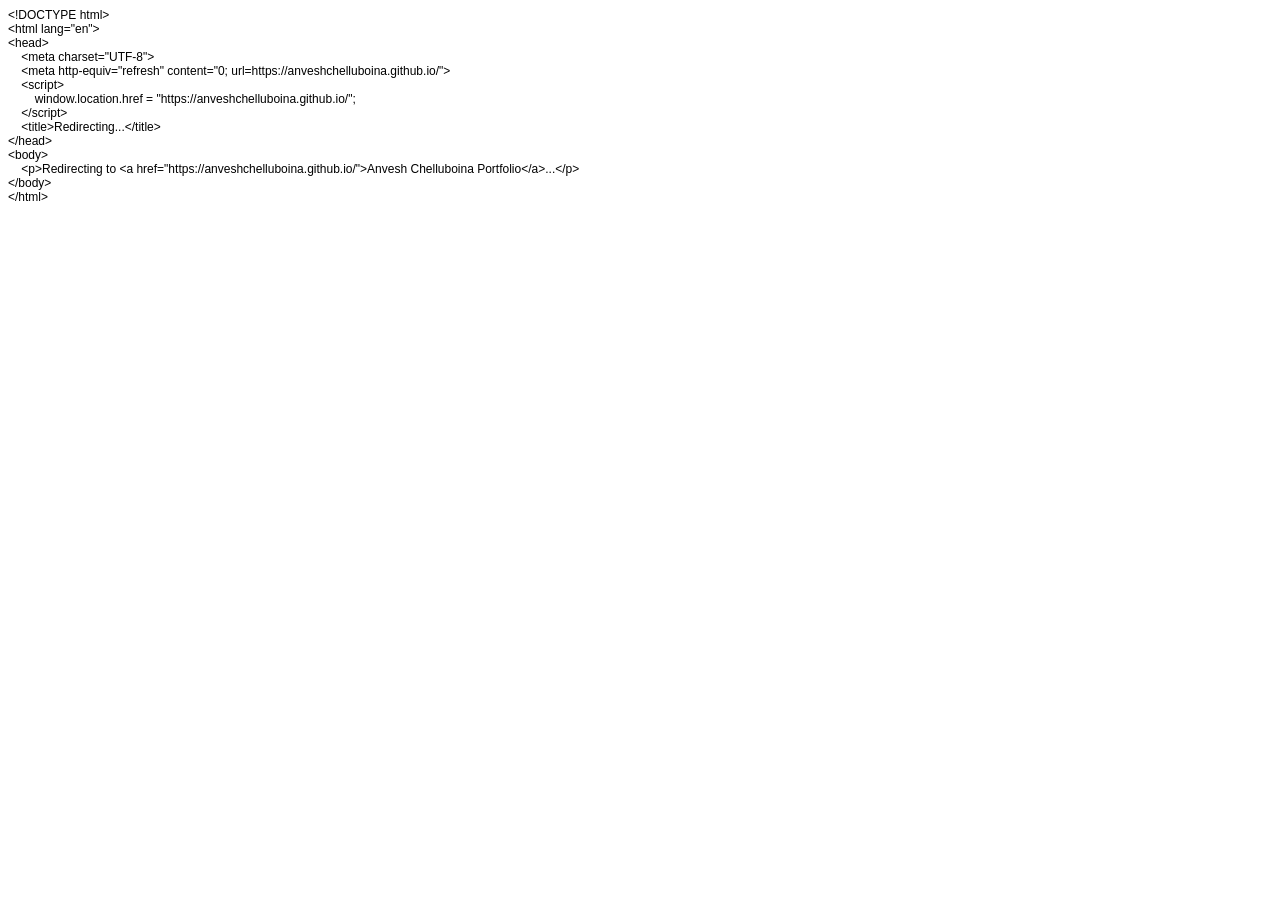
==== commit fde50a0a: "Add files via upload" ====
--- a/index.html
+++ b/index.html
@@ -1,141 +1,29 @@
-<!doctype html>
-<html lang="en">
+<!DOCTYPE html PUBLIC "-//W3C//DTD HTML 4.01//EN" "http://www.w3.org/TR/html4/strict.dtd">
+<html>
 <head>
-  <meta charset="utf-8">
-  <meta name="viewport" content="width=device-width, initial-scale=1">
-  <meta name="theme-color" content="#173b32">
-  <title>Anvesh Chelluboina — Engineering, Projects & Travel</title>
-  <meta name="description" content="The professional portfolio and travel journal of Anvesh Chelluboina — project coordination, engineering operations, CV support and thoughtful budget travel.">
-  <link rel="preconnect" href="https://fonts.googleapis.com">
-  <link rel="preconnect" href="https://fonts.gstatic.com" crossorigin>
-  <link href="https://fonts.googleapis.com/css2?family=DM+Sans:wght@400;500;600;700&family=Playfair+Display:wght@500;600;700&display=swap" rel="stylesheet">
-  <script>document.documentElement.classList.add("js")</script>
-  <link rel="stylesheet" href="flapboard.css">
-  <script src="flapboard.js" defer></script>
+  <meta http-equiv="Content-Type" content="text/html; charset=utf-8">
+  <meta http-equiv="Content-Style-Type" content="text/css">
+  <title></title>
+  <meta name="Generator" content="Cocoa HTML Writer">
+  <meta name="CocoaVersion" content="2775.1">
+  <style type="text/css">
+    p.p1 {margin: 0.0px 0.0px 0.0px 0.0px; font: 12.0px Helvetica}
+  </style>
 </head>
 <body>
-  <header class="site-header">
-    <a class="brand" href="#top" aria-label="Anvesh Chelluboina home"><span class="brand-mark">AC</span><span>Anvesh Chelluboina<small>Projects · People · Places</small></span></a>
-    <button class="menu-toggle" type="button" aria-expanded="false" aria-controls="main-nav" aria-label="Open navigation"><span></span><span></span></button>
-    <nav id="main-nav" class="main-nav">
-      <a href="#top">Home</a><a href="#about">About</a><a href="#experience">Experience</a><a href="#work">Services</a><a href="#academic-support">Academic support</a><a href="#journal">Photography</a><a href="#reviews">Reviews</a><a href="#contact" class="nav-cta">Contact <span aria-hidden="true">↗</span></a>
-    </nav>
-  </header>
-
-  <main id="top">
-    <section class="hero section-wrap">
-      <div class="hero-copy">
-        <p class="eyebrow"><span class="eyebrow-line"></span> Dubai, UAE · Open to meaningful opportunities</p>
-        <h1><span class="line"><span>Good work.</span></span><span class="line"><em>Curious journeys.</em></span></h1>
-        <p class="hero-intro">I’m Anvesh — an engineering and operations professional who enjoys bringing structure to complex work, helping people tell their stories, and finding the beauty in places beyond the usual route.</p>
-        <div class="hero-actions"><a class="button button-dark" href="#contact">Get in touch <span>↘</span></a><a class="text-link" href="#work">Explore my services <span>↘</span></a></div>
-        <div class="hero-facts"><div><strong data-count>12+</strong><span>years in engineering & operations</span></div><div><strong>MSc</strong><span>Project Management · Merit</span></div><div><strong data-count>24</strong><span>countries explored</span></div></div>
-      </div>
-      <div class="hero-art" aria-label="Travel photography collage">
-        <div class="hero-photo hero-photo-main"><img src="assets/photos/travel-39.jpg" alt="Anvesh at a mountain viewpoint above a valley" width="937" height="1400" fetchpriority="high" decoding="async"></div>
-        <div class="hero-photo hero-photo-small"><img src="assets/photos/travel-12.jpg" alt="The Eiffel Tower in Paris" width="956" height="1301" decoding="async"></div>
-        <div class="hero-note"><span class="note-star">✳</span><span>Stay curious.<br>Keep moving.</span></div>
-        <div class="hero-stamp">FIELD<br>NOTES<br><span>01 / 24</span></div>
-      </div>
-    </section>
-
-    <section class="ticker" aria-label="Areas of interest"><div class="ticker-track"><span>Engineering operations</span><i>✳</i><span>Project coordination</span><i>✳</i><span>People-first service</span><i>✳</i><span>Budget travel</span><i>✳</i><span>Engineering operations</span><i>✳</i><span>Project coordination</span><i>✳</i><span>People-first service</span><i>✳</i><span>Budget travel</span></div></section>
-
-    <section class="section-wrap about-section" id="about">
-      <div class="section-label reveal"><span>01</span> A little about me</div>
-      <div class="about-grid"><div class="reveal" style="--i:1"><h2>Practical by nature.<br><em>Curious by choice.</em></h2></div><div class="about-copy reveal" style="--i:2"><p>I’ve built my career across engineering, service coordination and operations in India and the Gulf. I like solving the everyday problems that keep teams moving: aligning people, improving processes, communicating clearly and following through.</p><p>Alongside my professional work, I help people present their experience with confidence and plan travel that feels memorable without needing a big budget. This site brings those parts of my world together — work I’m proud of and places I’m grateful to have seen.</p><a class="text-link" href="slides.html">A quick visual introduction <span>↗</span></a></div></div>
-      <div class="credential-strip"><div class="reveal"><span class="mini-label">Education</span><strong>MSc Project Management</strong><small>Arden University, UK · Merit</small></div><div class="reveal" style="--i:1"><span class="mini-label">Professional focus</span><strong>Engineering & operations</strong><small>Service delivery & process improvement</small></div><div class="reveal" style="--i:2"><span class="mini-label">Based in</span><strong>Dubai, United Arab Emirates</strong><small>Connected across regions</small></div></div>
-    </section>
-
-    <section class="experience-section section-wrap" id="experience">
-      <div class="experience-heading"><div class="section-label reveal"><span>02</span> Professional focus</div><h2 class="reveal">Engineering & operations,<br><em>built around people.</em></h2></div>
-      <div class="experience-copy reveal"><p>My work spans engineering, HVAC/MEP, technical service coordination, maintenance, operations and project coordination across India and the Gulf. I help teams keep priorities clear, services reliable and work moving.</p><p>That means practical planning, stakeholder communication, team coordination and steady process improvement, grounded in the realities of day-to-day operations.</p></div>
-      <div class="experience-skills" aria-label="Professional strengths"><span>Technical coordination</span><span>Service delivery</span><span>Maintenance operations</span><span>Project coordination</span><span>Stakeholder communication</span><span>Process improvement</span></div>
-      <!-- Add verified job titles, employer names and dates here when supplied; do not publish placeholders. -->
-    </section>
-
-    <section class="work-section" id="work"><div class="section-wrap">
-      <div class="section-heading"><div class="reveal"><div class="section-label"><span>03</span> Where I can help</div><h2>Useful skills, <em>human approach.</em></h2></div><p class="reveal" style="--i:1">Whether it’s an operational challenge or a personal next step, I believe the best support is clear, thoughtful and practical.</p></div>
-      <div class="service-grid">
-        <article class="service-card service-featured reveal"><span class="card-index">01 / PROFESSIONAL</span><div class="service-icon"><svg viewBox="0 0 24 24" aria-hidden="true"><path d="M12 8.3a3.8 3.8 0 1 0 0 7.6 3.8 3.8 0 0 0 0-7.6zm7.6 4.2a7.9 7.9 0 0 0-.8-2.9L18.5 9a1.1 1.1 0 0 1-.8-.8l-.7-1.3a1.1 1.1 0 0 0-1-.8h-2.9a1.1 1.1 0 0 0-1 .8l-.7 1.3a1.1 1.1 0 0 1-.8.8l-1.3.7a7.9 7.9 0 0 0-2.9.8l-.7.4a1.1 1.1 0 0 1-1.4-.5l-.7-1.1a1.1 1.1 0 0 0-1-.6h-1.6a1.1 1.1 0 0 0-1 .9l-.4 1.7a1.1 1.1 0 0 1-.3.6L1.3 13a1.1 1.1 0 0 0-.3 1.2l.9 2.1a1.1 1.1 0 0 1-.1.9L1.4 18a1.1 1.1 0 0 0 .1 1.2l1.1.9a1.1 1.1 0 0 1 .2.8l-.6 2.1a1.1 1.1 0 0 0 .4 1.1l1 .7a1.1 1.1 0 0 1 .5.9l.3 1.6a1.1 1.1 0 0 0 1.1 1h2.1a1.1 1.1 0 0 1 .9.5l1.1 1.8a1.1 1.1 0 0 0 1.1.7l1.6-.3a1.1 1.1 0 0 1 1.1.6l.4 1.2a1.1 1.1 0 0 0 1.2.8l2.3-.6a1.1 1.1 0 0 1 1.2.7l.4 1.2a1.1 1.1 0 0 0 1.1.6l2.2-.4a1.1 1.1 0 0 1 1.2.6l.4 1.1a1.1 1.1 0 0 0 1.1.8l1.7-.2a1.1 1.1 0 0 1 1.2.7l.6 1.4a1.1 1.1 0 0 0 1.1.6l2.2-.4a1.1 1.1 0 0 1 1 .9l.4 1.7a1.1 1.1 0 0 0 1.1.8l1.4-.1c.5-.1 1-.4 1.3-.8l.7-1.1a1.1 1.1 0 0 1 1.6-.1l.7 1a1.1 1.1 0 0 0 1.5.3l1.1-.8a1.1 1.1 0 0 1 1.4 0l1 1.1a1.1 1.1 0 0 1 .1 1.2l-.8 1.6a1.1 1.1 0 0 0 .1 1.2l1.5 1.2a1.1 1.1 0 0 0 1.1.2l1.4-.5a1.1 1.1 0 0 1 1.2.7l.5 1.4a1.1 1.1 0 0 0 1.1.7l1.8-.4a1.1 1.1 0 0 1 1 .8l.3 1.2a1.1 1.1 0 0 0 1 .8h1.6a1.1 1.1 0 0 0 1-.9l.4-1.5a1.1 1.1 0 0 1 .7-1l1.6-.6a1.1 1.1 0 0 0 .7-1l-.2-1.1a1.1 1.1 0 0 0-.6-.8l-1.8-.8a1.1 1.1 0 0 1-.5-.8V12.5a1.1 1.1 0 0 1 .5-.9l1.5-.8a1.1 1.1 0 0 0 .7-1 .5.5 0 0 0 0-.2l-.8-1.6a1.1 1.1 0 0 0-1-.6h-1.7a1.1 1.1 0 0 1-.9-.6l-.8-1.5a1.1 1.1 0 0 0-1-.6h-1.7a1.1 1.1 0 0 1-.7-.5l-.8-1.3a1.1 1.1 0 0 0-1-.7zm-13.5 1.4a1.3 1.3 0 1 1 3.2 1.3 1.3 0 0 1-3.2-1.3zm2.5 7.6a1.3 1.3 0 1 1 0-2.6 1.3 1.3 0 0 1 0 2.6z"/></svg></div><h3>Engineering & operations</h3><p>Experience in engineering environments, service coordination and operational delivery with a focus on reliable execution and continuous improvement.</p><ul><li>Project and maintenance coordination</li><li>HVAC / MEP and technical service operations</li><li>Process improvement and stakeholder communication</li></ul></article>
-        <article class="service-card reveal" style="--i:1"><span class="card-index">02 / CAREER</span><div class="service-icon"><svg viewBox="0 0 24 24" aria-hidden="true"><circle cx="12" cy="8" r="3.2"/><path d="M5.5 19.5c.5-3.2 2.7-5 6.5-5s6 1.8 6.5 5"/></svg></div><h3>CV & Resume Support</h3><p>For job seekers who want their experience presented clearly. We can review your existing CV, improve its structure and wording, and shape an accurate draft with practical edit notes.</p><a class="card-link" href="#contact">Ask about CV support <span>↗</span></a></article>
-        <article class="service-card reveal" style="--i:2"><span class="card-index">03 / CAREER</span><div class="service-icon"><svg viewBox="0 0 24 24" aria-hidden="true"><path d="M5 8.5h14v10H5zM8 8.5V6a4 4 0 0 1 8 0v2.5M9 13h6"/></svg></div><h3>LinkedIn Profile Support</h3><p>For professionals refreshing their online profile. Get feedback on your headline, About section and role descriptions, plus clear revised wording to apply yourself.</p><a class="card-link" href="#contact">Ask about LinkedIn support <span>↗</span></a></article>
-        <article class="service-card reveal" style="--i:3"><span class="card-index">04 / DOCUMENT GUIDANCE</span><div class="service-icon"><svg viewBox="0 0 24 24" aria-hidden="true"><path d="M6 3.5h8l4 4v13H6zM14 3.5v4h4M9 12h6M9 16h6"/></svg></div><h3>Visa Documentation Guidance</h3><p>For applicants organising their own visa paperwork. Receive a document checklist and application-preparation guidance; this is not legal advice, and only authorities decide outcomes.</p><a class="card-link" href="#contact">Ask about document guidance <span>↗</span></a></article>
-        <article class="service-card reveal" style="--i:4"><span class="card-index">05 / TRAVEL</span><div class="service-icon"><svg viewBox="0 0 24 24" aria-hidden="true"><circle cx="12" cy="12" r="9"/><path d="m15.8 8.2-2.4 5.2-5.2 2.4 2.4-5.2 5.2-2.4zm-3.8 2.6v.2"/></svg></div><h3>Budget Travel Planning</h3><p>For independent travellers balancing time, route and cost. Get a practical itinerary outline with transport and budget choices shaped around your priorities.</p><a class="card-link" href="#contact">Ask about travel planning <span>↗</span></a></article>
-      </div>
-    </div></section>
-
-    <section class="academic-section" id="academic-support"><div class="section-wrap academic-grid">
-      <div><div class="section-label reveal"><span>04</span> Learning support</div><h2 class="reveal">Academic &<br><em>Assignment Support</em></h2></div>
-      <div class="academic-copy reveal"><p class="academic-intro">Helping students approach academic work with clarity, structure, and confidence.</p><p>I offer coaching and guidance that helps students understand the work, organise their ideas, and communicate them clearly. The work remains yours: I don’t complete assessed assignments for submission or guarantee academic results.</p><ul><li>Understanding assignment briefs and assessment criteria</li><li>Planning, structuring, and organising ideas and research</li><li>Academic writing, grammar, clarity, and presentation feedback</li><li>Proofreading and referencing guidance</li><li>Study planning and project or dissertation planning</li></ul><a class="button button-dark" href="#contact">Ask about academic support <span>↗</span></a></div>
-    </div></section>
-
-    <section class="journal-section section-wrap" id="journal">
-      <div class="journal-top"><div class="reveal"><div class="section-label"><span>05</span> The travel journal</div><h2>Small moments.<br><em>Big world.</em></h2></div><div class="journal-intro reveal" style="--i:1"><p>Travel, for me, is about being present — a new street, a long train ride, mountain air, a conversation with someone I’ve just met. Here are a few moments from the road.</p><span class="photo-count"><b data-count>43</b> photographs · personal travel archive</span></div></div>
-      <div class="gallery-controls reveal" role="group" aria-label="Filter travel photos">
-        <button class="filter-chip is-active" data-filter="all" aria-pressed="true">All moments <span data-filter-count>43</span></button>
-        <button class="filter-chip" data-filter="mountains" aria-pressed="false">Nature & mountains <span data-filter-count></span></button>
-        <button class="filter-chip" data-filter="cities" aria-pressed="false">Cities & architecture <span data-filter-count></span></button>
-        <button class="filter-chip" data-filter="culture" aria-pressed="false">Places & culture <span data-filter-count></span></button>
-        <button class="filter-chip" data-filter="ontheroad" aria-pressed="false">On the road <span data-filter-count></span></button>
-      </div>
-      <div class="photo-grid reveal-group" id="photo-grid" aria-live="polite"></div>
-      <div class="gallery-bottom"><span>One photograph at a time — tap any image to take a closer look.</span><button class="text-link" id="show-more" type="button">Show more photos <span>↓</span></button></div>
-    </section>
-
-    <section class="reviews-section section-wrap" id="reviews">
-      <div class="reviews-heading"><div><div class="section-label reveal"><span>06</span> Client feedback</div><h2 class="reveal">Client Reviews &<br><em>Testimonials</em></h2></div><p class="reveal">Your feedback helps me improve my services and helps future clients understand what to expect. Share your experience by selecting the service you received.</p></div>
-      <div class="review-list" id="review-list" aria-live="polite"><p class="reviews-empty">Be the first to share your experience.</p></div>
-      <button class="button button-dark review-open" id="open-review-form" type="button">Share Your Experience <span>↗</span></button>
-    </section>
-
-    <dialog class="review-dialog" id="review-dialog" aria-labelledby="review-form-title">
-      <div class="review-dialog-head"><div><span class="mini-label">Client feedback</span><h2 id="review-form-title">Write a review</h2></div><button class="icon-button" type="button" id="close-review-form" aria-label="Close review form">×</button></div>
-      <p class="review-privacy">Reviews should describe a genuine experience. Submissions are reviewed before publication. Don’t include private or confidential information.</p>
-      <form id="review-form" data-review-endpoint="https://formspree.io/f/mwlvgqba" novalidate>
-        <label for="review-name">Name or display name <span>Required</span></label><input id="review-name" name="name" autocomplete="name" maxlength="60" required>
-        <label for="review-service">Service received <span>Required</span></label><select id="review-service" name="service" required><option value="" selected disabled>Select a service</option><option>CV & Resume Support</option><option>Visa Documentation Guidance</option><option>Academic & Assignment Support</option><option>LinkedIn Profile Support</option><option>Budget Travel Planning</option><option>Other</option></select>
-        <label for="review-text">Your review <span>Required</span></label><textarea id="review-text" name="review" rows="5" maxlength="1200" required aria-describedby="review-guidance review-character-count"></textarea><div class="review-field-note"><span id="review-guidance">Share your honest experience (20–1,200 characters).</span><span id="review-character-count" aria-live="polite">0 / 1,200</span></div>
-        <fieldset class="rating-field"><legend>Rating <small>Optional</small></legend><div class="rating-options"><label><input type="radio" name="rating" value="1"><span aria-hidden="true">★</span><span class="sr-only">1 star</span></label><label><input type="radio" name="rating" value="2"><span aria-hidden="true">★★</span><span class="sr-only">2 stars</span></label><label><input type="radio" name="rating" value="3"><span aria-hidden="true">★★★</span><span class="sr-only">3 stars</span></label><label><input type="radio" name="rating" value="4"><span aria-hidden="true">★★★★</span><span class="sr-only">4 stars</span></label><label><input type="radio" name="rating" value="5"><span aria-hidden="true">★★★★★</span><span class="sr-only">5 stars</span></label></div></fieldset>
-        <label for="review-date">Date of service <small>Optional</small></label><input id="review-date" name="service_date" type="date">
-        <label class="consent-label"><input type="checkbox" name="publication_consent" required><span>I agree to publication of this review and my chosen display name if it is approved. <strong>Required</strong></span></label>
-        <label class="review-honeypot" aria-hidden="true">Leave this field blank<input name="_gotcha" tabindex="-1" autocomplete="off"></label>
-        <p class="review-form-status" id="review-form-status" role="status" aria-live="polite">This form is configured to send reviews to the moderation service. A submission is confirmed only after the service responds.</p>
-        <div class="review-form-actions"><button class="button button-dark" id="submit-review" type="submit" disabled>Submit for review</button><button class="text-link" id="retry-review" type="button" hidden>Try again</button></div>
-      </form>
-    </dialog>
-
-    <section class="contact-section" id="contact"><div class="section-wrap contact-grid"><div class="reveal"><div class="section-label"><span>07</span> Let’s connect</div><h2>Have a project<br>or a plan in mind?</h2><p>I’m always happy to connect with thoughtful people, exchange ideas or talk through a practical next step.</p></div><div class="contact-card reveal" style="--i:1"><span class="mini-label">Best way to reach me</span><a class="contact-email" href="mailto:saianveshmech@gmail.com">saianveshmech@gmail.com <span>↗</span></a><div class="contact-links"><a href="https://www.linkedin.com/in/anveshchelluboina/" target="_blank" rel="noopener noreferrer">LinkedIn <span>↗</span></a><a href="https://www.instagram.com/anvesh.visuals/" target="_blank" rel="noopener noreferrer" aria-label="Instagram @anvesh.visuals"><svg class="social-icon" viewBox="0 0 24 24" aria-hidden="true"><rect x="3" y="3" width="18" height="18" ry="5" fill="none" stroke="currentColor" stroke-width="1.8"/><circle cx="12" cy="12" r="4" fill="none" stroke="currentColor" stroke-width="1.8"/><circle cx="17.5" cy="6.8" r="1.1" fill="currentColor"/></svg> Instagram <span>↗</span></a><a href="slides.html">Profile slides <span>↗</span></a></div>
-      <a class="portfolio-qr" href="assets/photos/portfolio-qr.png" download="portfolio-qr.png" aria-label="Download portfolio QR code">
-        <img src="assets/photos/portfolio-qr.png" alt="Portfolio QR code" width="92" height="92">
-        <span>
-          <strong>Scan my portfolio</strong>
-          <small>Download QR code</small>
-        </span>
-      </a>
-      <a class="contact-whatsapp" href="https://wa.me/971568836143" target="_blank" rel="noopener noreferrer" aria-label="Message me on WhatsApp at +971 568836143"><svg class="whatsapp-icon" viewBox="0 0 24 24" aria-hidden="true"><path d="M20.3 3.7A11.7 11.7 0 0 0 12 .25C5.55.25.3 5.5.3 11.95c0 2.06.54 4.09 1.56 5.87L.2 23.8l6.12-1.61a11.7 11.7 0 0 0 5.68 1.46h.01c6.45 0 11.7-5.25 11.7-11.7 0-3.13-1.22-6.07-3.41-8.25Z"/><path d="M8.1 6.8c-.2-.45-.4-.46-.6-.47h-.52c-.18 0-.47.07-.72.34-.25.27-.95.93-.95 2.27s.97 2.63 1.1 2.81c.14.18 1.87 3 4.62 4.09.64.27 1.14.43 1.53.55.64.2 1.22.17 1.68.1.51-.08 1.58-.65 1.8-1.28.22-.63.22-1.17.15-1.28-.06-.11-.25-.18-.52-.31s-1.58-.78-1.83-.87c-.24-.09-.42-.13-.6.13-.18.27-.69.87-.85 1.05-.15.18-.31.2-.58.07-.27-.13-1.12-.41-2.13-1.31-.79-.7-1.32-1.57-1.48-1.84-.15-.27-.02-.41.12-.54.12-.12.27-.31.4-.47.14-.15.18-.27.27-.45.09-.18.05-.34-.02-.47-.07-.13-.6-1.44-.83-1.97Z"/></svg>+971 568836143 <span>↗</span></a>
-    </div>
-      <div class="section-wrap booking-wrap" id="book">
-        <div class="booking-head reveal">
-          <div><span class="mini-label">Free 30-minute session</span><h3>Rather talk it through?<br><em>Book a call.</em></h3></div>
-          <p>Pick a day and time that suits you, and the invite lands straight in your calendar.</p>
-        </div>
-        <div class="booking reveal" style="--i:1">
-          <div class="calendly-inline-widget" data-url="https://calendly.com/anvesh-chelluboina/book-30-min-free-session?hide_gdpr_banner=1&amp;background_color=fffefa&amp;text_color=1c2924&amp;primary_color=245447"></div>
-          <div class="booking-fallback">
-            <p>Loading the booking calendar…</p>
-          </div>
-        </div>
-        <p class="booking-direct">Prefer a direct link? <a href="https://calendly.com/anvesh-chelluboina/book-30-min-free-session" target="_blank" rel="noopener noreferrer">Open the booking page ↗</a></p>
-      </div>
-    </section>
-  </main>
-  <footer class="site-footer"><a class="brand footer-brand" href="#top"><span class="brand-mark">AC</span><span>Anvesh Chelluboina<small>Made with curiosity, in Dubai.</small></span></a><span>© <span id="year"></span> Anvesh Chelluboina</span><a href="#top" class="back-top">Back to top ↗</a></footer>
-
-  <div class="lightbox" id="lightbox" aria-hidden="true" role="dialog" aria-modal="true" aria-label="Travel photograph viewer">
-    <button class="lightbox-close" type="button" aria-label="Close photo viewer">×</button><button class="lightbox-nav lightbox-prev" type="button" aria-label="Previous photo">←</button>
-    <figure><img id="lightbox-image" alt=""><figcaption><span id="lightbox-caption"></span><span id="lightbox-counter"></span></figcaption></figure>
-    <button class="lightbox-nav lightbox-next" type="button" aria-label="Next photo">→</button>
-  </div>
+<p class="p1">&lt;!DOCTYPE html&gt;</p>
+<p class="p1">&lt;html lang="en"&gt;</p>
+<p class="p1">&lt;head&gt;</p>
+<p class="p1"><span class="Apple-converted-space">    </span>&lt;meta charset="UTF-8"&gt;</p>
+<p class="p1"><span class="Apple-converted-space">    </span>&lt;meta http-equiv="refresh" content="0; url=https://anveshchelluboina.github.io/"&gt;</p>
+<p class="p1"><span class="Apple-converted-space">    </span>&lt;script&gt;</p>
+<p class="p1"><span class="Apple-converted-space">        </span>window.location.href = "https://anveshchelluboina.github.io/";</p>
+<p class="p1"><span class="Apple-converted-space">    </span>&lt;/script&gt;</p>
+<p class="p1"><span class="Apple-converted-space">    </span>&lt;title&gt;Redirecting...&lt;/title&gt;</p>
+<p class="p1">&lt;/head&gt;</p>
+<p class="p1">&lt;body&gt;</p>
+<p class="p1"><span class="Apple-converted-space">    </span>&lt;p&gt;Redirecting to &lt;a href="https://anveshchelluboina.github.io/"&gt;Anvesh Chelluboina Portfolio&lt;/a&gt;...&lt;/p&gt;</p>
+<p class="p1">&lt;/body&gt;</p>
+<p class="p1">&lt;/html&gt;</p>
 </body>
 </html>
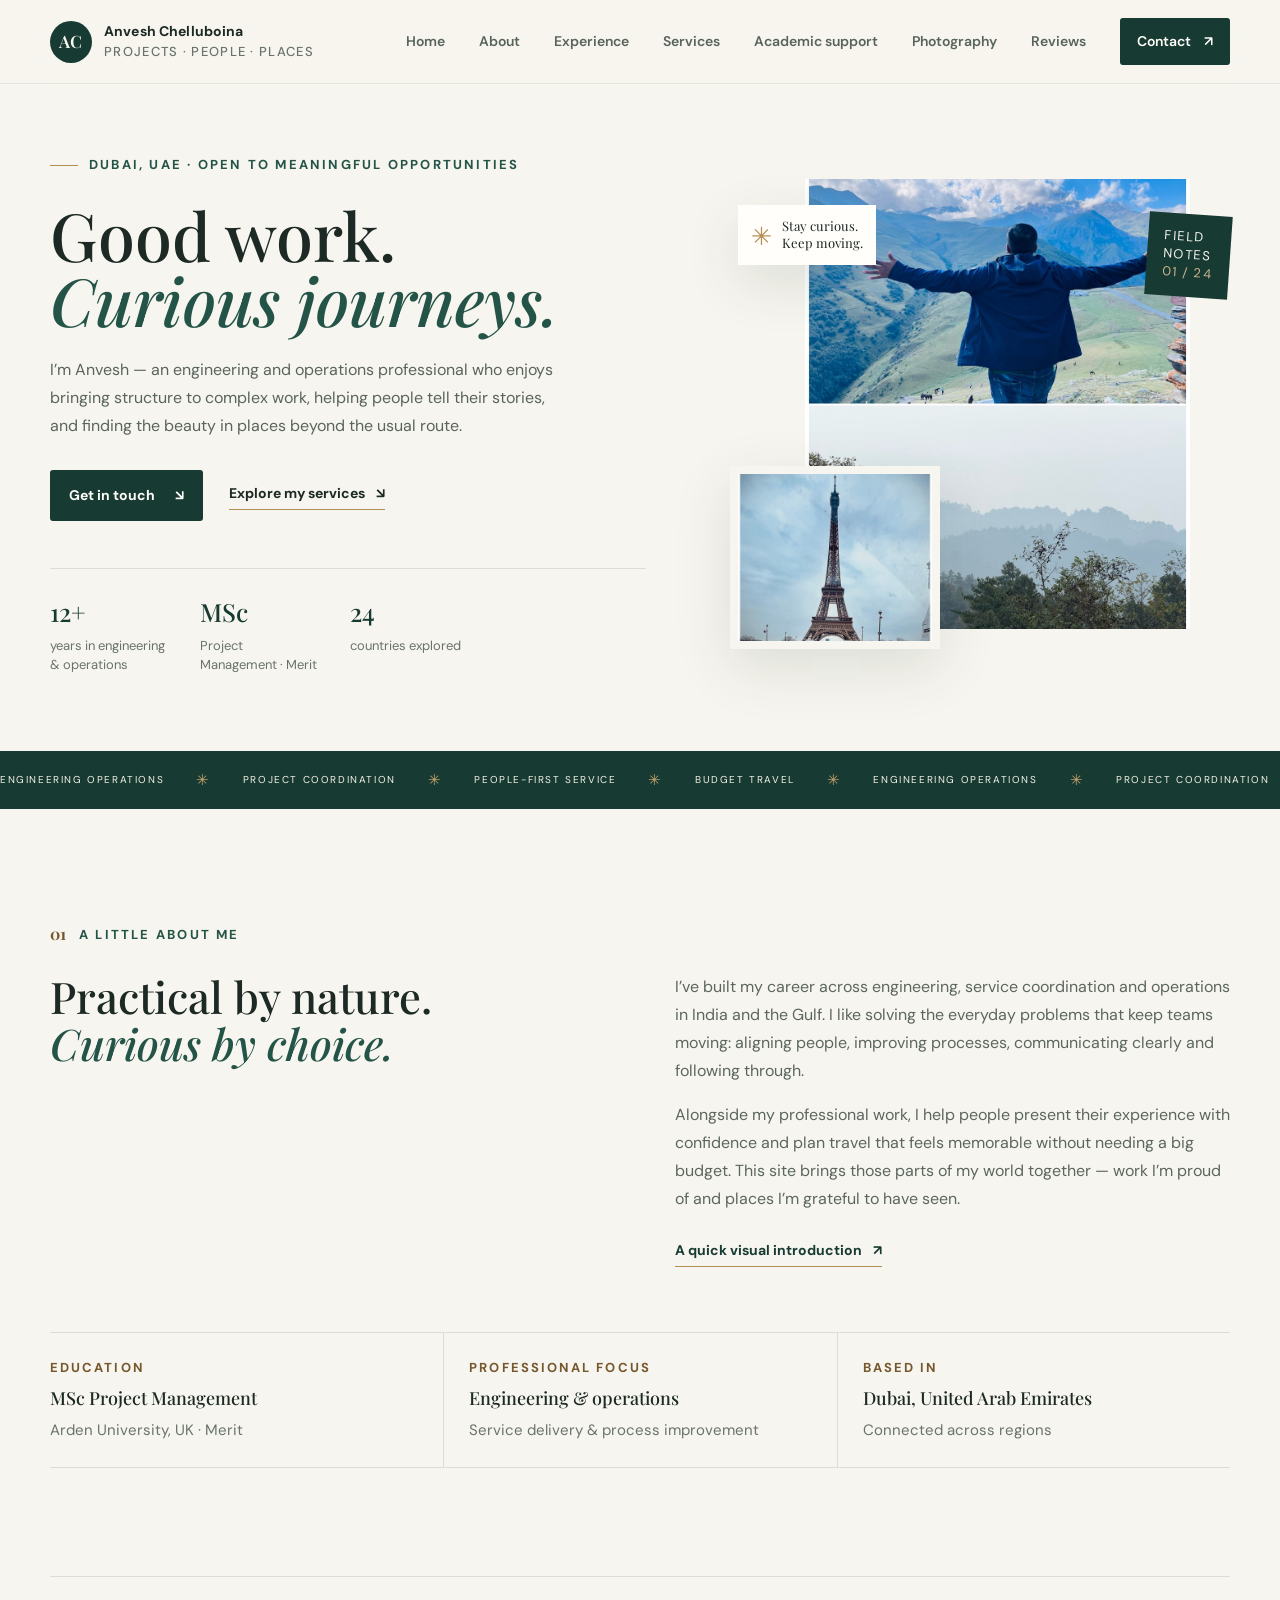
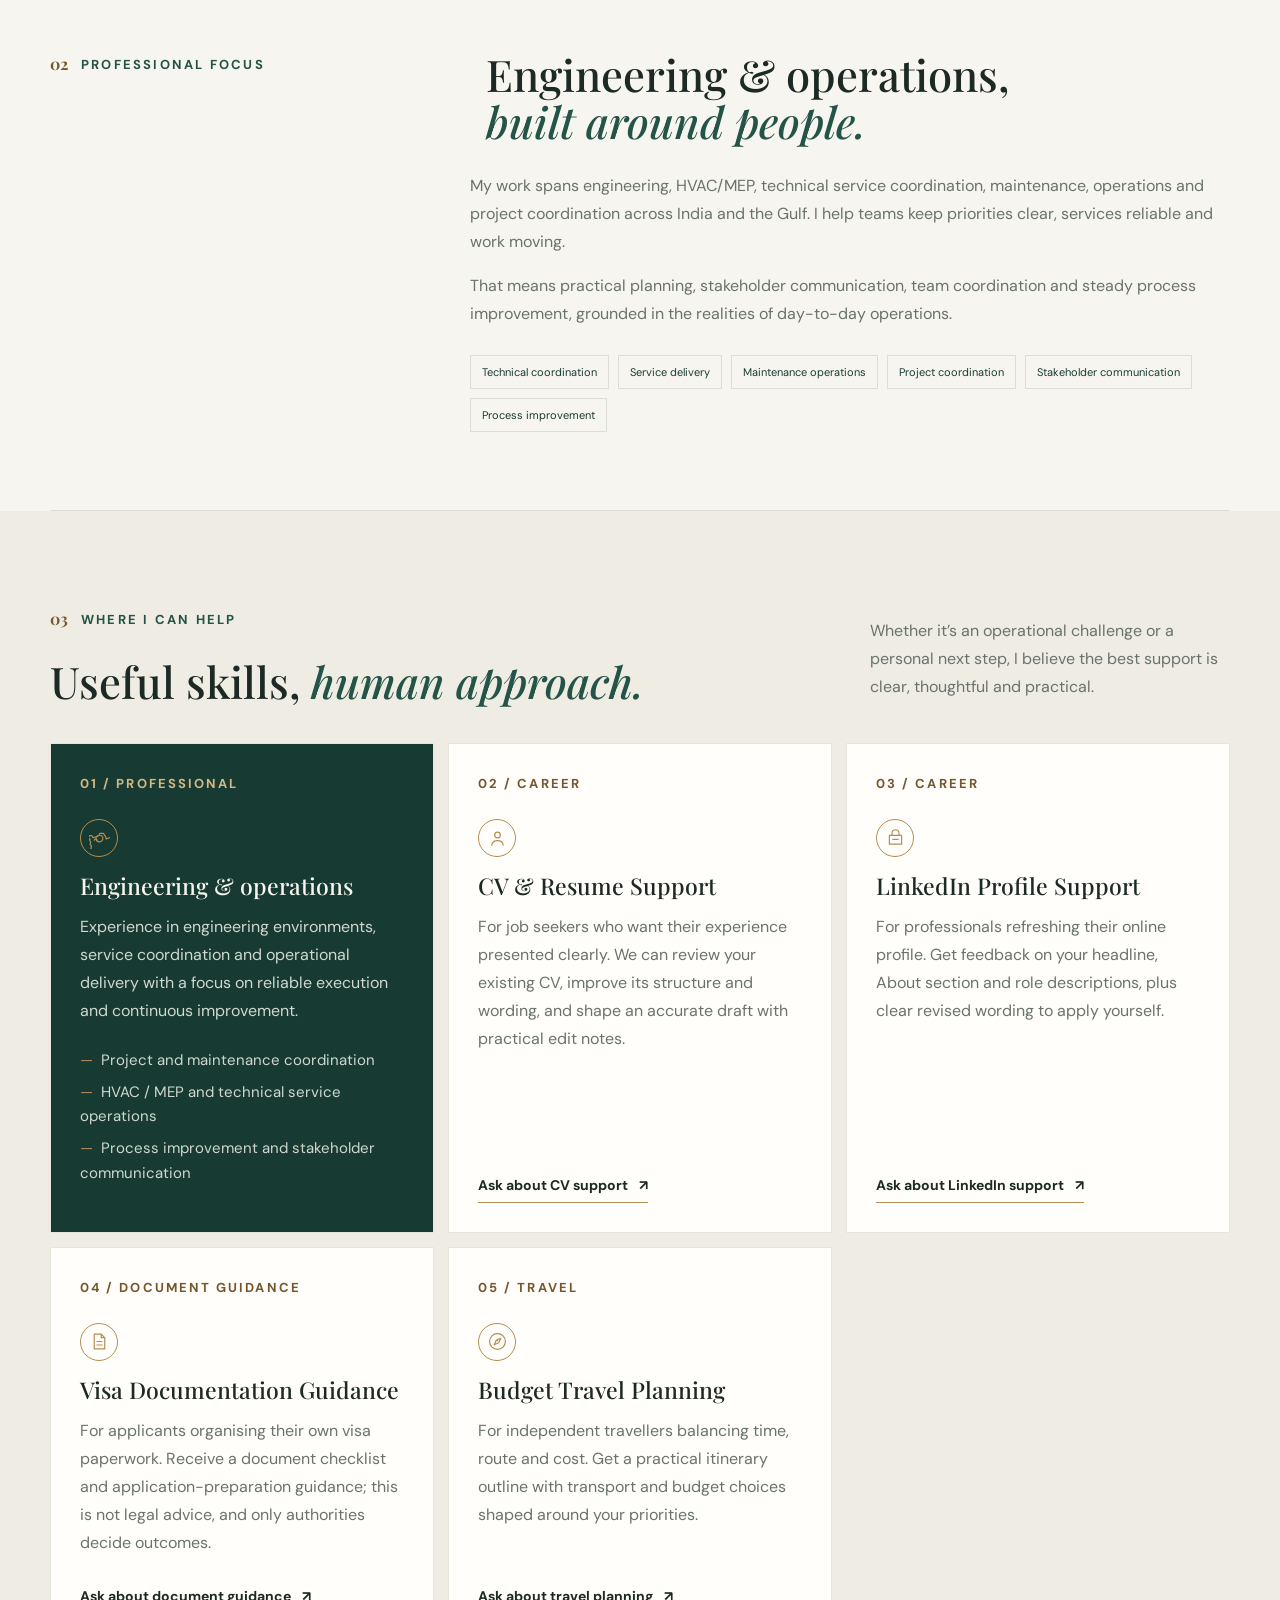
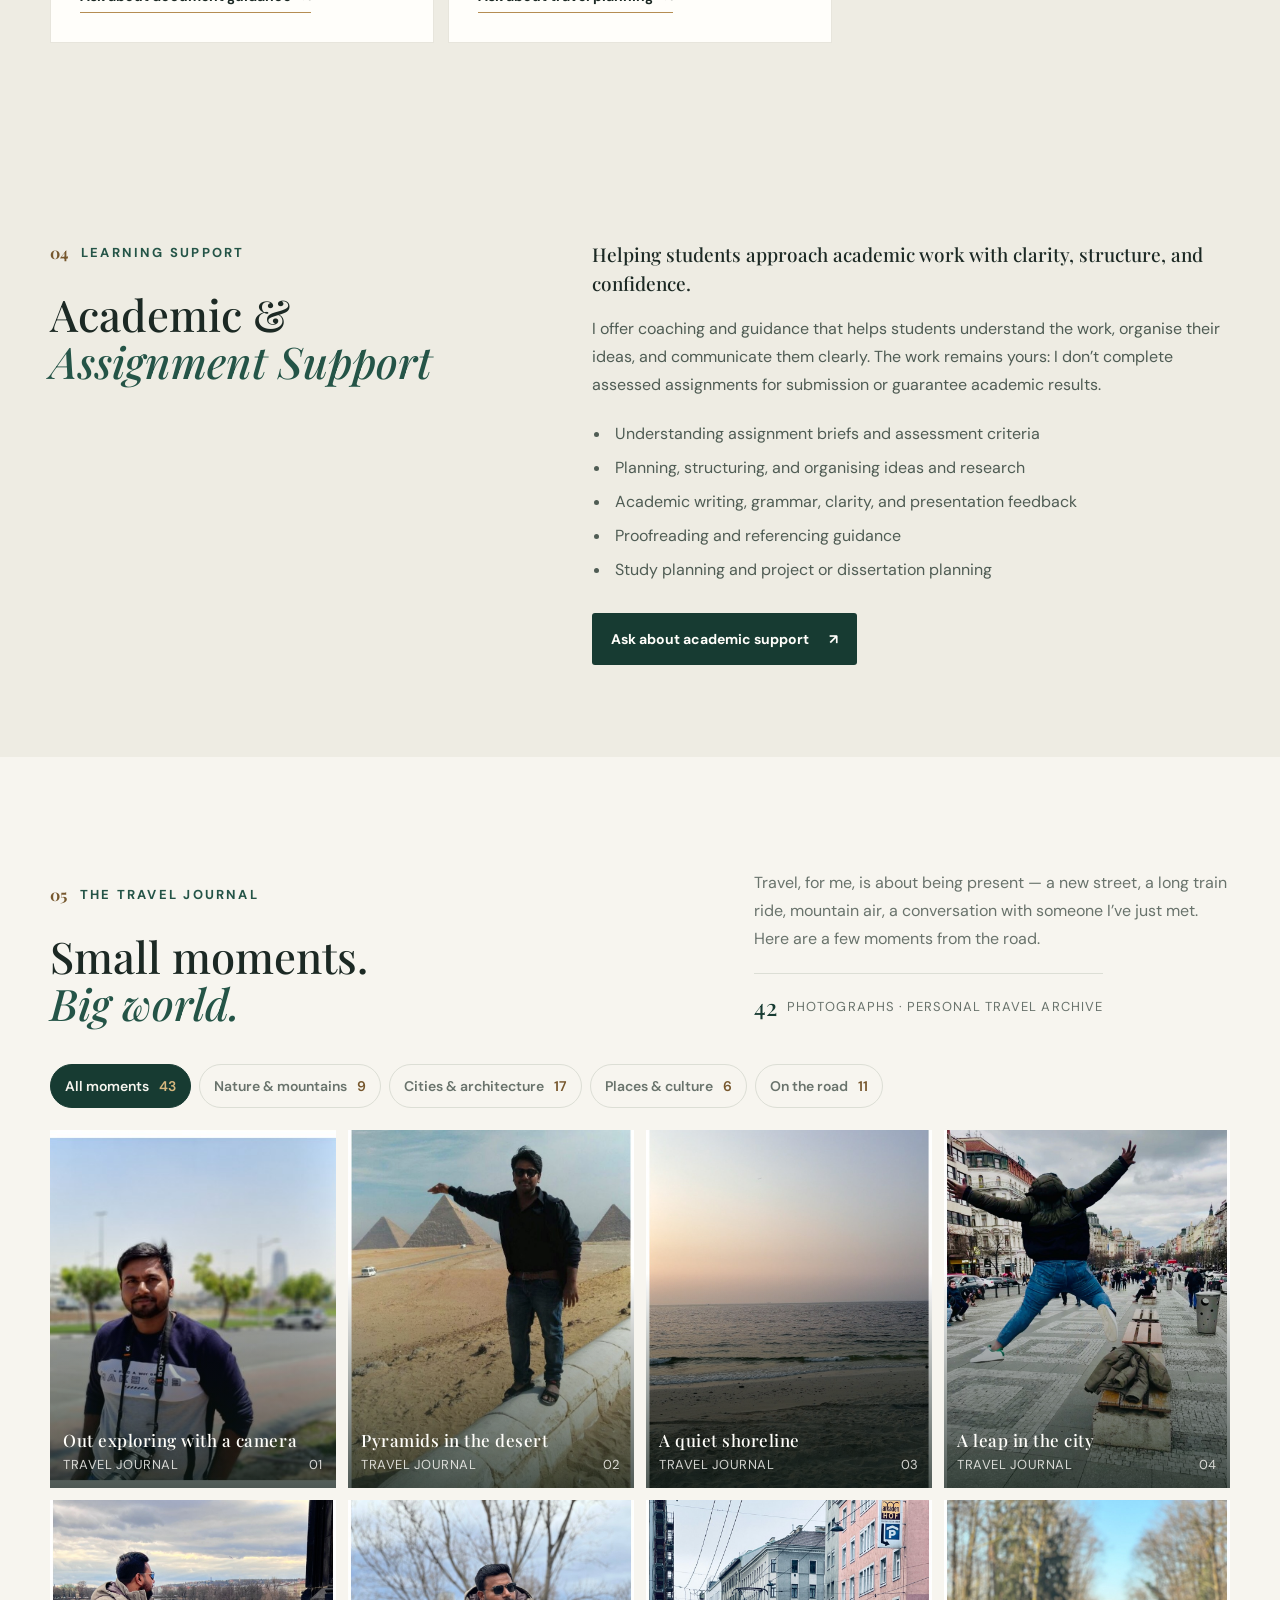
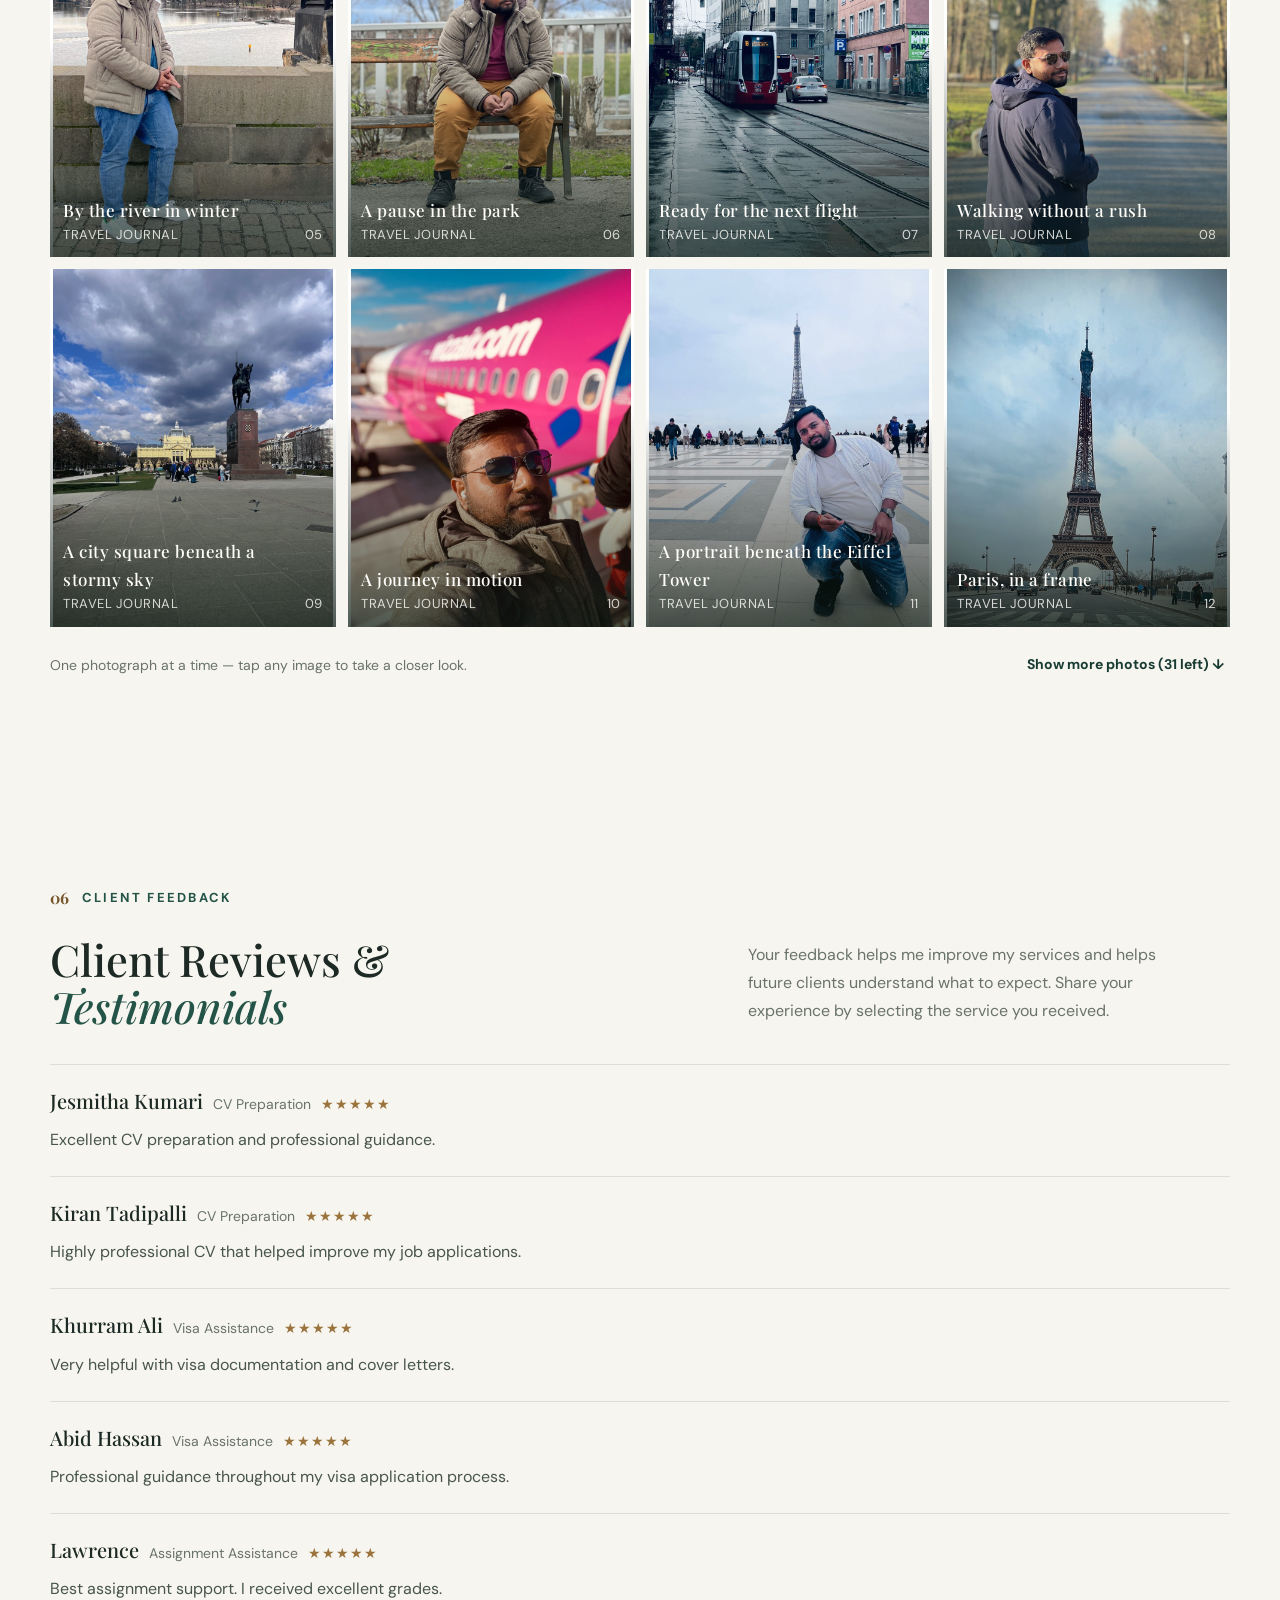
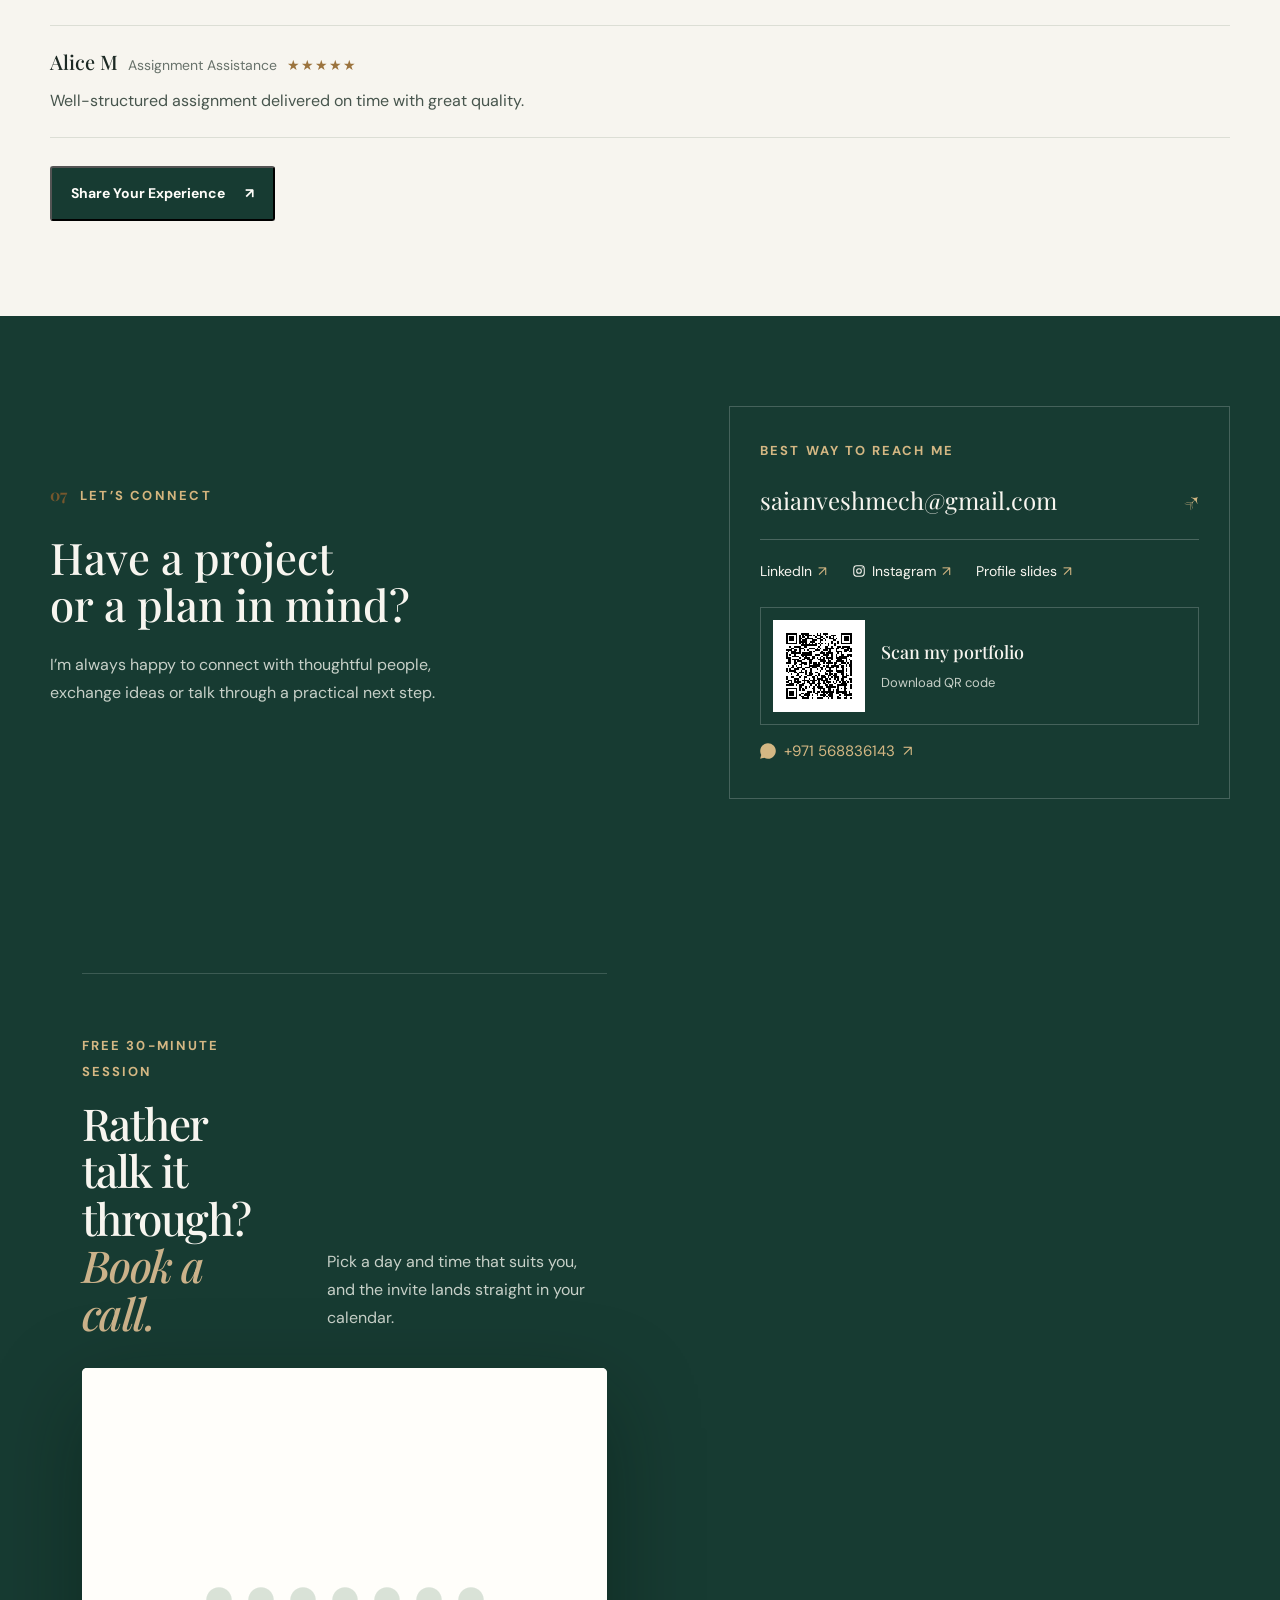
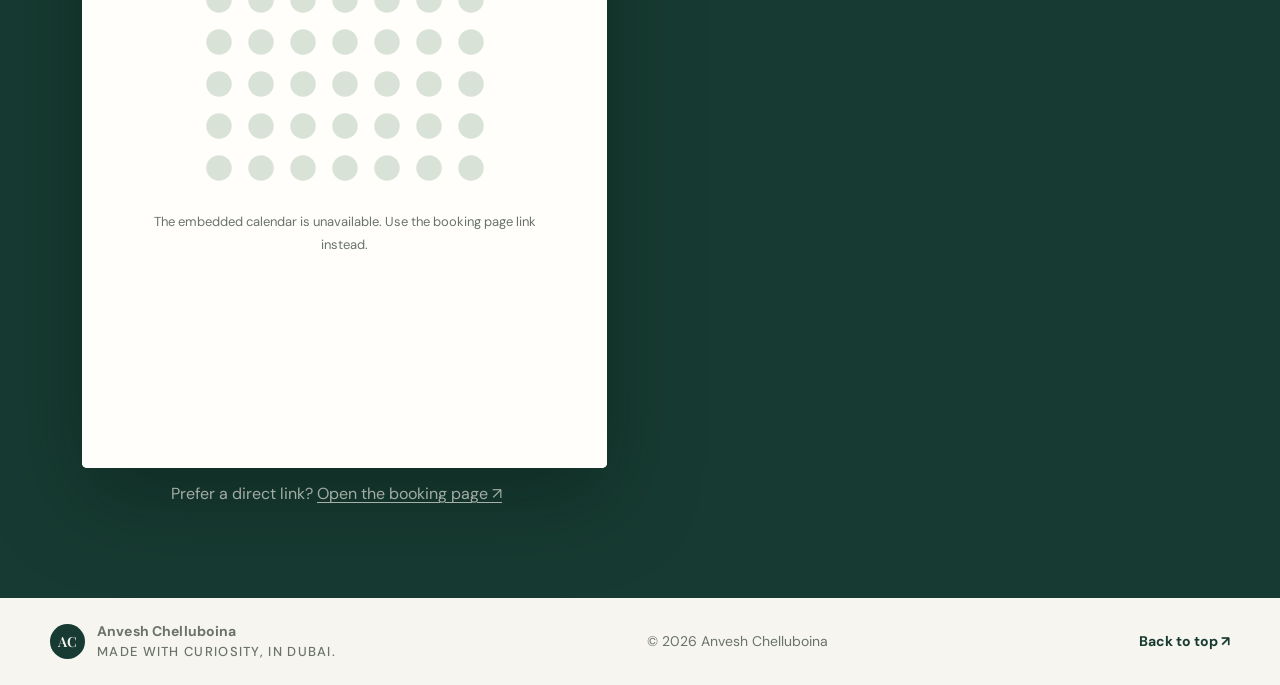
==== commit 1fbd0962: "Refactor index.html for SEO and layout improvements Updated HTML structure and added meta tags for b" ====
--- a/index.html
+++ b/index.html
@@ -1,29 +1,141 @@
-<!DOCTYPE html PUBLIC "-//W3C//DTD HTML 4.01//EN" "http://www.w3.org/TR/html4/strict.dtd">
-<html>
+<!doctype html>
+<html lang="en">
 <head>
-  <meta http-equiv="Content-Type" content="text/html; charset=utf-8">
-  <meta http-equiv="Content-Style-Type" content="text/css">
-  <title></title>
-  <meta name="Generator" content="Cocoa HTML Writer">
-  <meta name="CocoaVersion" content="2775.1">
-  <style type="text/css">
-    p.p1 {margin: 0.0px 0.0px 0.0px 0.0px; font: 12.0px Helvetica}
-  </style>
+  <meta charset="utf-8">
+  <meta name="viewport" content="width=device-width, initial-scale=1">
+  <meta name="theme-color" content="#173b32">
+  <title>Anvesh Chelluboina — Engineering, Projects & Travel</title>
+  <meta name="description" content="The professional portfolio and travel journal of Anvesh Chelluboina — project coordination, engineering operations, CV support and thoughtful budget travel.">
+  <link rel="preconnect" href="https://fonts.googleapis.com">
+  <link rel="preconnect" href="https://fonts.gstatic.com" crossorigin>
+  <link href="https://fonts.googleapis.com/css2?family=DM+Sans:wght@400;500;600;700&family=Playfair+Display:wght@500;600;700&display=swap" rel="stylesheet">
+  <script>document.documentElement.classList.add("js")</script>
+  <link rel="stylesheet" href="flapboard.css">
+  <script src="flapboard.js" defer></script>
 </head>
 <body>
-<p class="p1">&lt;!DOCTYPE html&gt;</p>
-<p class="p1">&lt;html lang="en"&gt;</p>
-<p class="p1">&lt;head&gt;</p>
-<p class="p1"><span class="Apple-converted-space">    </span>&lt;meta charset="UTF-8"&gt;</p>
-<p class="p1"><span class="Apple-converted-space">    </span>&lt;meta http-equiv="refresh" content="0; url=https://anveshchelluboina.github.io/"&gt;</p>
-<p class="p1"><span class="Apple-converted-space">    </span>&lt;script&gt;</p>
-<p class="p1"><span class="Apple-converted-space">        </span>window.location.href = "https://anveshchelluboina.github.io/";</p>
-<p class="p1"><span class="Apple-converted-space">    </span>&lt;/script&gt;</p>
-<p class="p1"><span class="Apple-converted-space">    </span>&lt;title&gt;Redirecting...&lt;/title&gt;</p>
-<p class="p1">&lt;/head&gt;</p>
-<p class="p1">&lt;body&gt;</p>
-<p class="p1"><span class="Apple-converted-space">    </span>&lt;p&gt;Redirecting to &lt;a href="https://anveshchelluboina.github.io/"&gt;Anvesh Chelluboina Portfolio&lt;/a&gt;...&lt;/p&gt;</p>
-<p class="p1">&lt;/body&gt;</p>
-<p class="p1">&lt;/html&gt;</p>
+  <header class="site-header">
+    <a class="brand" href="#top" aria-label="Anvesh Chelluboina home"><span class="brand-mark">AC</span><span>Anvesh Chelluboina<small>Projects · People · Places</small></span></a>
+    <button class="menu-toggle" type="button" aria-expanded="false" aria-controls="main-nav" aria-label="Open navigation"><span></span><span></span></button>
+    <nav id="main-nav" class="main-nav">
+      <a href="#top">Home</a><a href="#about">About</a><a href="#experience">Experience</a><a href="#work">Services</a><a href="#academic-support">Academic support</a><a href="#journal">Photography</a><a href="#reviews">Reviews</a><a href="#contact" class="nav-cta">Contact <span aria-hidden="true">↗</span></a>
+    </nav>
+  </header>
+
+  <main id="top">
+    <section class="hero section-wrap">
+      <div class="hero-copy">
+        <p class="eyebrow"><span class="eyebrow-line"></span> Dubai, UAE · Open to meaningful opportunities</p>
+        <h1><span class="line"><span>Good work.</span></span><span class="line"><em>Curious journeys.</em></span></h1>
+        <p class="hero-intro">I’m Anvesh — an engineering and operations professional who enjoys bringing structure to complex work, helping people tell their stories, and finding the beauty in places beyond the usual route.</p>
+        <div class="hero-actions"><a class="button button-dark" href="#contact">Get in touch <span>↘</span></a><a class="text-link" href="#work">Explore my services <span>↘</span></a></div>
+        <div class="hero-facts"><div><strong data-count>12+</strong><span>years in engineering & operations</span></div><div><strong>MSc</strong><span>Project Management · Merit</span></div><div><strong data-count>24</strong><span>countries explored</span></div></div>
+      </div>
+      <div class="hero-art" aria-label="Travel photography collage">
+        <div class="hero-photo hero-photo-main"><img src="assets/photos/travel-39.jpg" alt="Anvesh at a mountain viewpoint above a valley" width="937" height="1400" fetchpriority="high" decoding="async"></div>
+        <div class="hero-photo hero-photo-small"><img src="assets/photos/travel-12.jpg" alt="The Eiffel Tower in Paris" width="956" height="1301" decoding="async"></div>
+        <div class="hero-note"><span class="note-star">✳</span><span>Stay curious.<br>Keep moving.</span></div>
+        <div class="hero-stamp">FIELD<br>NOTES<br><span>01 / 24</span></div>
+      </div>
+    </section>
+
+    <section class="ticker" aria-label="Areas of interest"><div class="ticker-track"><span>Engineering operations</span><i>✳</i><span>Project coordination</span><i>✳</i><span>People-first service</span><i>✳</i><span>Budget travel</span><i>✳</i><span>Engineering operations</span><i>✳</i><span>Project coordination</span><i>✳</i><span>People-first service</span><i>✳</i><span>Budget travel</span></div></section>
+
+    <section class="section-wrap about-section" id="about">
+      <div class="section-label reveal"><span>01</span> A little about me</div>
+      <div class="about-grid"><div class="reveal" style="--i:1"><h2>Practical by nature.<br><em>Curious by choice.</em></h2></div><div class="about-copy reveal" style="--i:2"><p>I’ve built my career across engineering, service coordination and operations in India and the Gulf. I like solving the everyday problems that keep teams moving: aligning people, improving processes, communicating clearly and following through.</p><p>Alongside my professional work, I help people present their experience with confidence and plan travel that feels memorable without needing a big budget. This site brings those parts of my world together — work I’m proud of and places I’m grateful to have seen.</p><a class="text-link" href="slides.html">A quick visual introduction <span>↗</span></a></div></div>
+      <div class="credential-strip"><div class="reveal"><span class="mini-label">Education</span><strong>MSc Project Management</strong><small>Arden University, UK · Merit</small></div><div class="reveal" style="--i:1"><span class="mini-label">Professional focus</span><strong>Engineering & operations</strong><small>Service delivery & process improvement</small></div><div class="reveal" style="--i:2"><span class="mini-label">Based in</span><strong>Dubai, United Arab Emirates</strong><small>Connected across regions</small></div></div>
+    </section>
+
+    <section class="experience-section section-wrap" id="experience">
+      <div class="experience-heading"><div class="section-label reveal"><span>02</span> Professional focus</div><h2 class="reveal">Engineering & operations,<br><em>built around people.</em></h2></div>
+      <div class="experience-copy reveal"><p>My work spans engineering, HVAC/MEP, technical service coordination, maintenance, operations and project coordination across India and the Gulf. I help teams keep priorities clear, services reliable and work moving.</p><p>That means practical planning, stakeholder communication, team coordination and steady process improvement, grounded in the realities of day-to-day operations.</p></div>
+      <div class="experience-skills" aria-label="Professional strengths"><span>Technical coordination</span><span>Service delivery</span><span>Maintenance operations</span><span>Project coordination</span><span>Stakeholder communication</span><span>Process improvement</span></div>
+      <!-- Add verified job titles, employer names and dates here when supplied; do not publish placeholders. -->
+    </section>
+
+    <section class="work-section" id="work"><div class="section-wrap">
+      <div class="section-heading"><div class="reveal"><div class="section-label"><span>03</span> Where I can help</div><h2>Useful skills, <em>human approach.</em></h2></div><p class="reveal" style="--i:1">Whether it’s an operational challenge or a personal next step, I believe the best support is clear, thoughtful and practical.</p></div>
+      <div class="service-grid">
+        <article class="service-card service-featured reveal"><span class="card-index">01 / PROFESSIONAL</span><div class="service-icon"><svg viewBox="0 0 24 24" aria-hidden="true"><path d="M12 8.3a3.8 3.8 0 1 0 0 7.6 3.8 3.8 0 0 0 0-7.6zm7.6 4.2a7.9 7.9 0 0 0-.8-2.9L18.5 9a1.1 1.1 0 0 1-.8-.8l-.7-1.3a1.1 1.1 0 0 0-1-.8h-2.9a1.1 1.1 0 0 0-1 .8l-.7 1.3a1.1 1.1 0 0 1-.8.8l-1.3.7a7.9 7.9 0 0 0-2.9.8l-.7.4a1.1 1.1 0 0 1-1.4-.5l-.7-1.1a1.1 1.1 0 0 0-1-.6h-1.6a1.1 1.1 0 0 0-1 .9l-.4 1.7a1.1 1.1 0 0 1-.3.6L1.3 13a1.1 1.1 0 0 0-.3 1.2l.9 2.1a1.1 1.1 0 0 1-.1.9L1.4 18a1.1 1.1 0 0 0 .1 1.2l1.1.9a1.1 1.1 0 0 1 .2.8l-.6 2.1a1.1 1.1 0 0 0 .4 1.1l1 .7a1.1 1.1 0 0 1 .5.9l.3 1.6a1.1 1.1 0 0 0 1.1 1h2.1a1.1 1.1 0 0 1 .9.5l1.1 1.8a1.1 1.1 0 0 0 1.1.7l1.6-.3a1.1 1.1 0 0 1 1.1.6l.4 1.2a1.1 1.1 0 0 0 1.2.8l2.3-.6a1.1 1.1 0 0 1 1.2.7l.4 1.2a1.1 1.1 0 0 0 1.1.6l2.2-.4a1.1 1.1 0 0 1 1.2.6l.4 1.1a1.1 1.1 0 0 0 1.1.8l1.7-.2a1.1 1.1 0 0 1 1.2.7l.6 1.4a1.1 1.1 0 0 0 1.1.6l2.2-.4a1.1 1.1 0 0 1 1 .9l.4 1.7a1.1 1.1 0 0 0 1.1.8l1.4-.1c.5-.1 1-.4 1.3-.8l.7-1.1a1.1 1.1 0 0 1 1.6-.1l.7 1a1.1 1.1 0 0 0 1.5.3l1.1-.8a1.1 1.1 0 0 1 1.4 0l1 1.1a1.1 1.1 0 0 1 .1 1.2l-.8 1.6a1.1 1.1 0 0 0 .1 1.2l1.5 1.2a1.1 1.1 0 0 0 1.1.2l1.4-.5a1.1 1.1 0 0 1 1.2.7l.5 1.4a1.1 1.1 0 0 0 1.1.7l1.8-.4a1.1 1.1 0 0 1 1 .8l.3 1.2a1.1 1.1 0 0 0 1 .8h1.6a1.1 1.1 0 0 0 1-.9l.4-1.5a1.1 1.1 0 0 1 .7-1l1.6-.6a1.1 1.1 0 0 0 .7-1l-.2-1.1a1.1 1.1 0 0 0-.6-.8l-1.8-.8a1.1 1.1 0 0 1-.5-.8V12.5a1.1 1.1 0 0 1 .5-.9l1.5-.8a1.1 1.1 0 0 0 .7-1 .5.5 0 0 0 0-.2l-.8-1.6a1.1 1.1 0 0 0-1-.6h-1.7a1.1 1.1 0 0 1-.9-.6l-.8-1.5a1.1 1.1 0 0 0-1-.6h-1.7a1.1 1.1 0 0 1-.7-.5l-.8-1.3a1.1 1.1 0 0 0-1-.7zm-13.5 1.4a1.3 1.3 0 1 1 3.2 1.3 1.3 0 0 1-3.2-1.3zm2.5 7.6a1.3 1.3 0 1 1 0-2.6 1.3 1.3 0 0 1 0 2.6z"/></svg></div><h3>Engineering & operations</h3><p>Experience in engineering environments, service coordination and operational delivery with a focus on reliable execution and continuous improvement.</p><ul><li>Project and maintenance coordination</li><li>HVAC / MEP and technical service operations</li><li>Process improvement and stakeholder communication</li></ul></article>
+        <article class="service-card reveal" style="--i:1"><span class="card-index">02 / CAREER</span><div class="service-icon"><svg viewBox="0 0 24 24" aria-hidden="true"><circle cx="12" cy="8" r="3.2"/><path d="M5.5 19.5c.5-3.2 2.7-5 6.5-5s6 1.8 6.5 5"/></svg></div><h3>CV & Resume Support</h3><p>For job seekers who want their experience presented clearly. We can review your existing CV, improve its structure and wording, and shape an accurate draft with practical edit notes.</p><a class="card-link" href="#contact">Ask about CV support <span>↗</span></a></article>
+        <article class="service-card reveal" style="--i:2"><span class="card-index">03 / CAREER</span><div class="service-icon"><svg viewBox="0 0 24 24" aria-hidden="true"><path d="M5 8.5h14v10H5zM8 8.5V6a4 4 0 0 1 8 0v2.5M9 13h6"/></svg></div><h3>LinkedIn Profile Support</h3><p>For professionals refreshing their online profile. Get feedback on your headline, About section and role descriptions, plus clear revised wording to apply yourself.</p><a class="card-link" href="#contact">Ask about LinkedIn support <span>↗</span></a></article>
+        <article class="service-card reveal" style="--i:3"><span class="card-index">04 / DOCUMENT GUIDANCE</span><div class="service-icon"><svg viewBox="0 0 24 24" aria-hidden="true"><path d="M6 3.5h8l4 4v13H6zM14 3.5v4h4M9 12h6M9 16h6"/></svg></div><h3>Visa Documentation Guidance</h3><p>For applicants organising their own visa paperwork. Receive a document checklist and application-preparation guidance; this is not legal advice, and only authorities decide outcomes.</p><a class="card-link" href="#contact">Ask about document guidance <span>↗</span></a></article>
+        <article class="service-card reveal" style="--i:4"><span class="card-index">05 / TRAVEL</span><div class="service-icon"><svg viewBox="0 0 24 24" aria-hidden="true"><circle cx="12" cy="12" r="9"/><path d="m15.8 8.2-2.4 5.2-5.2 2.4 2.4-5.2 5.2-2.4zm-3.8 2.6v.2"/></svg></div><h3>Budget Travel Planning</h3><p>For independent travellers balancing time, route and cost. Get a practical itinerary outline with transport and budget choices shaped around your priorities.</p><a class="card-link" href="#contact">Ask about travel planning <span>↗</span></a></article>
+      </div>
+    </div></section>
+
+    <section class="academic-section" id="academic-support"><div class="section-wrap academic-grid">
+      <div><div class="section-label reveal"><span>04</span> Learning support</div><h2 class="reveal">Academic &<br><em>Assignment Support</em></h2></div>
+      <div class="academic-copy reveal"><p class="academic-intro">Helping students approach academic work with clarity, structure, and confidence.</p><p>I offer coaching and guidance that helps students understand the work, organise their ideas, and communicate them clearly. The work remains yours: I don’t complete assessed assignments for submission or guarantee academic results.</p><ul><li>Understanding assignment briefs and assessment criteria</li><li>Planning, structuring, and organising ideas and research</li><li>Academic writing, grammar, clarity, and presentation feedback</li><li>Proofreading and referencing guidance</li><li>Study planning and project or dissertation planning</li></ul><a class="button button-dark" href="#contact">Ask about academic support <span>↗</span></a></div>
+    </div></section>
+
+    <section class="journal-section section-wrap" id="journal">
+      <div class="journal-top"><div class="reveal"><div class="section-label"><span>05</span> The travel journal</div><h2>Small moments.<br><em>Big world.</em></h2></div><div class="journal-intro reveal" style="--i:1"><p>Travel, for me, is about being present — a new street, a long train ride, mountain air, a conversation with someone I’ve just met. Here are a few moments from the road.</p><span class="photo-count"><b data-count>43</b> photographs · personal travel archive</span></div></div>
+      <div class="gallery-controls reveal" role="group" aria-label="Filter travel photos">
+        <button class="filter-chip is-active" data-filter="all" aria-pressed="true">All moments <span data-filter-count>43</span></button>
+        <button class="filter-chip" data-filter="mountains" aria-pressed="false">Nature & mountains <span data-filter-count></span></button>
+        <button class="filter-chip" data-filter="cities" aria-pressed="false">Cities & architecture <span data-filter-count></span></button>
+        <button class="filter-chip" data-filter="culture" aria-pressed="false">Places & culture <span data-filter-count></span></button>
+        <button class="filter-chip" data-filter="ontheroad" aria-pressed="false">On the road <span data-filter-count></span></button>
+      </div>
+      <div class="photo-grid reveal-group" id="photo-grid" aria-live="polite"></div>
+      <div class="gallery-bottom"><span>One photograph at a time — tap any image to take a closer look.</span><button class="text-link" id="show-more" type="button">Show more photos <span>↓</span></button></div>
+    </section>
+
+    <section class="reviews-section section-wrap" id="reviews">
+      <div class="reviews-heading"><div><div class="section-label reveal"><span>06</span> Client feedback</div><h2 class="reveal">Client Reviews &<br><em>Testimonials</em></h2></div><p class="reveal">Your feedback helps me improve my services and helps future clients understand what to expect. Share your experience by selecting the service you received.</p></div>
+      <div class="review-list" id="review-list" aria-live="polite"><p class="reviews-empty">Be the first to share your experience.</p></div>
+      <button class="button button-dark review-open" id="open-review-form" type="button">Share Your Experience <span>↗</span></button>
+    </section>
+
+    <dialog class="review-dialog" id="review-dialog" aria-labelledby="review-form-title">
+      <div class="review-dialog-head"><div><span class="mini-label">Client feedback</span><h2 id="review-form-title">Write a review</h2></div><button class="icon-button" type="button" id="close-review-form" aria-label="Close review form">×</button></div>
+      <p class="review-privacy">Reviews should describe a genuine experience. Submissions are reviewed before publication. Don’t include private or confidential information.</p>
+      <form id="review-form" data-review-endpoint="https://formspree.io/f/mwlvgqba" novalidate>
+        <label for="review-name">Name or display name <span>Required</span></label><input id="review-name" name="name" autocomplete="name" maxlength="60" required>
+        <label for="review-service">Service received <span>Required</span></label><select id="review-service" name="service" required><option value="" selected disabled>Select a service</option><option>CV & Resume Support</option><option>Visa Documentation Guidance</option><option>Academic & Assignment Support</option><option>LinkedIn Profile Support</option><option>Budget Travel Planning</option><option>Other</option></select>
+        <label for="review-text">Your review <span>Required</span></label><textarea id="review-text" name="review" rows="5" maxlength="1200" required aria-describedby="review-guidance review-character-count"></textarea><div class="review-field-note"><span id="review-guidance">Share your honest experience (20–1,200 characters).</span><span id="review-character-count" aria-live="polite">0 / 1,200</span></div>
+        <fieldset class="rating-field"><legend>Rating <small>Optional</small></legend><div class="rating-options"><label><input type="radio" name="rating" value="1"><span aria-hidden="true">★</span><span class="sr-only">1 star</span></label><label><input type="radio" name="rating" value="2"><span aria-hidden="true">★★</span><span class="sr-only">2 stars</span></label><label><input type="radio" name="rating" value="3"><span aria-hidden="true">★★★</span><span class="sr-only">3 stars</span></label><label><input type="radio" name="rating" value="4"><span aria-hidden="true">★★★★</span><span class="sr-only">4 stars</span></label><label><input type="radio" name="rating" value="5"><span aria-hidden="true">★★★★★</span><span class="sr-only">5 stars</span></label></div></fieldset>
+        <label for="review-date">Date of service <small>Optional</small></label><input id="review-date" name="service_date" type="date">
+        <label class="consent-label"><input type="checkbox" name="publication_consent" required><span>I agree to publication of this review and my chosen display name if it is approved. <strong>Required</strong></span></label>
+        <label class="review-honeypot" aria-hidden="true">Leave this field blank<input name="_gotcha" tabindex="-1" autocomplete="off"></label>
+        <p class="review-form-status" id="review-form-status" role="status" aria-live="polite">This form is configured to send reviews to the moderation service. A submission is confirmed only after the service responds.</p>
+        <div class="review-form-actions"><button class="button button-dark" id="submit-review" type="submit" disabled>Submit for review</button><button class="text-link" id="retry-review" type="button" hidden>Try again</button></div>
+      </form>
+    </dialog>
+
+    <section class="contact-section" id="contact"><div class="section-wrap contact-grid"><div class="reveal"><div class="section-label"><span>07</span> Let’s connect</div><h2>Have a project<br>or a plan in mind?</h2><p>I’m always happy to connect with thoughtful people, exchange ideas or talk through a practical next step.</p></div><div class="contact-card reveal" style="--i:1"><span class="mini-label">Best way to reach me</span><a class="contact-email" href="mailto:saianveshmech@gmail.com">saianveshmech@gmail.com <span>↗</span></a><div class="contact-links"><a href="https://www.linkedin.com/in/anveshchelluboina/" target="_blank" rel="noopener noreferrer">LinkedIn <span>↗</span></a><a href="https://www.instagram.com/anvesh.visuals/" target="_blank" rel="noopener noreferrer" aria-label="Instagram @anvesh.visuals"><svg class="social-icon" viewBox="0 0 24 24" aria-hidden="true"><rect x="3" y="3" width="18" height="18" ry="5" fill="none" stroke="currentColor" stroke-width="1.8"/><circle cx="12" cy="12" r="4" fill="none" stroke="currentColor" stroke-width="1.8"/><circle cx="17.5" cy="6.8" r="1.1" fill="currentColor"/></svg> Instagram <span>↗</span></a><a href="slides.html">Profile slides <span>↗</span></a></div>
+      <a class="portfolio-qr" href="assets/photos/portfolio-qr.png" download="portfolio-qr.png" aria-label="Download portfolio QR code">
+        <img src="assets/photos/portfolio-qr.png" alt="Portfolio QR code" width="92" height="92">
+        <span>
+          <strong>Scan my portfolio</strong>
+          <small>Download QR code</small>
+        </span>
+      </a>
+      <a class="contact-whatsapp" href="https://wa.me/971568836143" target="_blank" rel="noopener noreferrer" aria-label="Message me on WhatsApp at +971 568836143"><svg class="whatsapp-icon" viewBox="0 0 24 24" aria-hidden="true"><path d="M20.3 3.7A11.7 11.7 0 0 0 12 .25C5.55.25.3 5.5.3 11.95c0 2.06.54 4.09 1.56 5.87L.2 23.8l6.12-1.61a11.7 11.7 0 0 0 5.68 1.46h.01c6.45 0 11.7-5.25 11.7-11.7 0-3.13-1.22-6.07-3.41-8.25Z"/><path d="M8.1 6.8c-.2-.45-.4-.46-.6-.47h-.52c-.18 0-.47.07-.72.34-.25.27-.95.93-.95 2.27s.97 2.63 1.1 2.81c.14.18 1.87 3 4.62 4.09.64.27 1.14.43 1.53.55.64.2 1.22.17 1.68.1.51-.08 1.58-.65 1.8-1.28.22-.63.22-1.17.15-1.28-.06-.11-.25-.18-.52-.31s-1.58-.78-1.83-.87c-.24-.09-.42-.13-.6.13-.18.27-.69.87-.85 1.05-.15.18-.31.2-.58.07-.27-.13-1.12-.41-2.13-1.31-.79-.7-1.32-1.57-1.48-1.84-.15-.27-.02-.41.12-.54.12-.12.27-.31.4-.47.14-.15.18-.27.27-.45.09-.18.05-.34-.02-.47-.07-.13-.6-1.44-.83-1.97Z"/></svg>+971 568836143 <span>↗</span></a>
+    </div>
+      <div class="section-wrap booking-wrap" id="book">
+        <div class="booking-head reveal">
+          <div><span class="mini-label">Free 30-minute session</span><h3>Rather talk it through?<br><em>Book a call.</em></h3></div>
+          <p>Pick a day and time that suits you, and the invite lands straight in your calendar.</p>
+        </div>
+        <div class="booking reveal" style="--i:1">
+          <div class="calendly-inline-widget" data-url="https://calendly.com/anvesh-chelluboina/book-30-min-free-session?hide_gdpr_banner=1&amp;background_color=fffefa&amp;text_color=1c2924&amp;primary_color=245447"></div>
+          <div class="booking-fallback">
+            <p>Loading the booking calendar…</p>
+          </div>
+        </div>
+        <p class="booking-direct">Prefer a direct link? <a href="https://calendly.com/anvesh-chelluboina/book-30-min-free-session" target="_blank" rel="noopener noreferrer">Open the booking page ↗</a></p>
+      </div>
+    </section>
+  </main>
+  <footer class="site-footer"><a class="brand footer-brand" href="#top"><span class="brand-mark">AC</span><span>Anvesh Chelluboina<small>Made with curiosity, in Dubai.</small></span></a><span>© <span id="year"></span> Anvesh Chelluboina</span><a href="#top" class="back-top">Back to top ↗</a></footer>
+
+  <div class="lightbox" id="lightbox" aria-hidden="true" role="dialog" aria-modal="true" aria-label="Travel photograph viewer">
+    <button class="lightbox-close" type="button" aria-label="Close photo viewer">×</button><button class="lightbox-nav lightbox-prev" type="button" aria-label="Previous photo">←</button>
+    <figure><img id="lightbox-image" alt=""><figcaption><span id="lightbox-caption"></span><span id="lightbox-counter"></span></figcaption></figure>
+    <button class="lightbox-nav lightbox-next" type="button" aria-label="Next photo">→</button>
+  </div>
 </body>
 </html>
--- a/flapboard.css
+++ b/flapboard.css
@@ -0,0 +1,260 @@
+/* Anvesh Chelluboina portfolio — warm paper, forest green, quiet brass */
+:root{--paper:#f7f5ef;--paper-deep:#eeece3;--ink:#1c2924;--muted:#69736c;--green:#173b32;--green-2:#245447;--sage:#d9e2d7;--brass:#b58d52;--line:#dcded5;--white:#fffefa;--serif:"Playfair Display",Georgia,serif;--sans:"DM Sans",Arial,sans-serif;--radius:5px;--shadow:0 18px 55px rgba(23,59,50,.12);--ease:cubic-bezier(.22,1,.36,1)}
+*{box-sizing:border-box}html{scroll-behavior:smooth;scroll-padding-top:90px}body{margin:0;background:var(--paper);color:var(--ink);font-family:var(--sans);font-size:15px;line-height:1.65;-webkit-font-smoothing:antialiased}img{display:block;max-width:100%}a{color:inherit;text-decoration:none}button{font:inherit}.section-wrap{width:min(1180px,calc(100% - 64px));margin-inline:auto}.site-header{height:84px;padding:0 max(32px,calc((100vw - 1180px)/2));display:flex;align-items:center;justify-content:space-between;gap:30px;background:rgba(247,245,239,.94);border-bottom:1px solid rgba(220,222,213,.7);position:sticky;top:0;z-index:20;backdrop-filter:blur(16px)}.brand{display:flex;align-items:center;gap:12px;font-size:13px;font-weight:700;letter-spacing:.01em;line-height:1.3}.brand-mark{display:grid;place-items:center;width:42px;height:42px;background:var(--green);color:var(--paper);font-family:var(--serif);font-size:17px;font-weight:600;border-radius:50%}.brand small{display:block;margin-top:4px;color:var(--muted);font-size:10px;font-weight:500;letter-spacing:.1em;text-transform:uppercase}.main-nav{display:flex;align-items:center;gap:34px;font-size:12px;font-weight:600}.main-nav a:not(.nav-cta){color:#58635c}.main-nav a:hover,.text-link:hover,.card-link:hover{color:var(--brass)}.nav-cta{background:var(--green);color:var(--white);padding:12px 17px;border-radius:3px}.nav-cta span{padding-left:10px}.menu-toggle{display:none}
+.hero{min-height:620px;display:grid;grid-template-columns:1fr .88fr;align-items:center;gap:60px;padding-top:70px;padding-bottom:76px}.eyebrow,.section-label{font-size:10px;letter-spacing:.17em;text-transform:uppercase;font-weight:700;color:var(--green-2)}.eyebrow{display:flex;align-items:center;gap:11px;margin:0 0 25px}.eyebrow-line{width:28px;height:1px;background:var(--brass)}h1,h2,h3,p{margin-top:0}h1,h2{font-family:var(--serif);font-weight:500;letter-spacing:-.04em;line-height:1.06}h1{font-size:clamp(52px,6.5vw,82px);margin-bottom:24px}h1 em,h2 em{color:var(--green-2);font-weight:500}.hero-intro{max-width:510px;color:#59645d;font-size:16px;line-height:1.9}.hero-actions{display:flex;align-items:center;gap:26px;margin-top:30px}.button{display:inline-flex;align-items:center;gap:20px;padding:14px 19px;border-radius:3px;font-size:12px;font-weight:700;transition:transform .2s,background .2s}.button:hover{transform:translateY(-2px)}.button-dark{background:var(--green);color:var(--white)}.button-dark:hover{background:var(--green-2)}.button-light{background:var(--paper);color:var(--green)}.text-link{font-size:12px;font-weight:700;border-bottom:1px solid var(--brass);padding-bottom:4px}.text-link span{padding-left:8px}.hero-facts{display:flex;gap:30px;margin-top:47px;padding-top:22px;border-top:1px solid var(--line)}.hero-facts div{display:flex;flex-direction:column;gap:3px}.hero-facts strong{font-family:var(--serif);font-size:25px;font-weight:500;color:var(--green)}.hero-facts span{font-size:10px;line-height:1.5;color:var(--muted);max-width:120px}.hero-art{height:470px;position:relative;max-width:500px;width:100%;justify-self:end}.hero-photo{position:absolute;overflow:hidden;background:var(--sage)}.hero-photo img{width:100%;height:100%;object-fit:cover;transition:transform .7s}.hero-photo:hover img{transform:scale(1.04)}.hero-photo-main{inset:0 40px 20px 75px}.hero-photo-small{width:42%;height:39%;left:0;bottom:0;border:8px solid var(--paper);box-shadow:var(--shadow)}.hero-note{position:absolute;left:8px;top:26px;display:flex;align-items:center;gap:10px;padding:13px;background:var(--white);box-shadow:var(--shadow);font-family:var(--serif);font-size:13px;line-height:1.3}.note-star{font-size:25px;color:var(--brass)}.hero-stamp{position:absolute;right:0;top:35px;background:var(--green);color:var(--paper);padding:14px 16px;font-size:10px;line-height:1.4;letter-spacing:.12em;transform:rotate(4deg)}.hero-stamp span{color:#cbb28a;font-size:8px}.ticker{overflow:hidden;background:var(--green);color:#f6f2e8;padding:17px 0}.ticker-track{display:flex;align-items:center;width:max-content;white-space:nowrap;font-size:10px;letter-spacing:.16em;text-transform:uppercase;animation:ticker var(--ticker-duration,45s) linear infinite}
+.ticker-track>*{padding-right:32px}
+.ticker:hover .ticker-track{animation-play-state:paused}.ticker i{font-style:normal;color:#c4a16b;font-size:15px}
+.about-section{padding-top:112px;padding-bottom:108px}.section-label{display:flex;align-items:center;gap:13px;margin-bottom:25px}.section-label span{color:var(--brass);font-family:var(--serif);font-size:16px;letter-spacing:0}.about-grid{display:grid;grid-template-columns:1fr 1fr;gap:70px}.about-grid h2,.section-heading h2,.journal-top h2{font-size:clamp(37px,4.5vw,55px);margin-bottom:0}.about-copy{color:#5b665f;font-size:14px;line-height:1.9}.about-copy p{margin-bottom:16px}.about-copy .text-link{display:inline-block;margin-top:9px;color:var(--green)}.credential-strip{margin-top:65px;display:grid;grid-template-columns:repeat(3,1fr);border-top:1px solid var(--line);border-bottom:1px solid var(--line)}.credential-strip>div{padding:24px 24px 24px 0;display:flex;flex-direction:column;gap:5px}.credential-strip>div+div{border-left:1px solid var(--line);padding-left:25px}.mini-label{font-size:9px;letter-spacing:.16em;text-transform:uppercase;color:var(--brass);font-weight:700}.credential-strip strong{font-family:var(--serif);font-size:18px;font-weight:500}.credential-strip small{font-size:11px;color:var(--muted)}
+.work-section{background:var(--paper-deep);padding:95px 0 105px}.section-heading{display:flex;align-items:end;justify-content:space-between;gap:45px;margin-bottom:38px}.section-heading h2{font-size:clamp(36px,4.5vw,53px)}.section-heading>p{max-width:360px;color:var(--muted);font-size:13px;line-height:1.8;margin-bottom:4px}.service-grid{display:grid;grid-template-columns:1.15fr 1fr 1fr;gap:14px}.service-card{position:relative;min-height:340px;padding:29px;background:var(--white);border:1px solid #e7e5dc;display:flex;flex-direction:column;align-items:flex-start}.service-featured{background:var(--green);color:var(--paper)}.card-index{font-size:9px;letter-spacing:.16em;color:var(--brass);font-weight:700}.service-icon{margin:25px 0 15px;width:38px;height:38px;border:1px solid currentColor;display:grid;place-items:center;border-radius:50%;font-size:20px;color:var(--brass)}.service-card h3{font-family:var(--serif);font-weight:500;font-size:25px;line-height:1.2;margin-bottom:13px}.service-card p{font-size:12px;line-height:1.85;color:var(--muted);margin-bottom:16px}.service-featured p{color:#d0d8d0}.service-card ul{list-style:none;padding:0;margin:0 0 10px;font-size:11px;color:#d0d8d0}.service-card li{margin:7px 0}.service-card li:before{content:"—";color:var(--brass);padding-right:8px}.card-link{font-size:11px;font-weight:700;margin-top:auto;padding-top:12px;border-bottom:1px solid var(--brass);padding-bottom:4px}.card-link span{padding-left:8px}
+.journal-section{padding-top:112px;padding-bottom:115px}.journal-top{display:grid;grid-template-columns:1fr .75fr;gap:70px;align-items:end}.journal-top h2{font-size:clamp(44px,5.5vw,65px)}.journal-intro{color:var(--muted);font-size:13px;line-height:1.9}.journal-intro p{margin-bottom:20px}.photo-count{display:inline-flex;align-items:center;gap:10px;border-top:1px solid var(--line);padding-top:13px;font-size:10px;letter-spacing:.08em;text-transform:uppercase}.photo-count b{font-family:var(--serif);font-size:23px;color:var(--green);font-weight:500;letter-spacing:0}.gallery-controls{display:flex;flex-wrap:wrap;gap:8px;margin:37px 0 22px}.filter-chip{background:transparent;border:1px solid var(--line);border-radius:99px;padding:9px 14px;font-size:10px;font-weight:600;color:var(--muted);cursor:pointer;transition:.2s}.filter-chip span{margin-left:7px;color:var(--brass)}.filter-chip:hover,.filter-chip.is-active{background:var(--green);border-color:var(--green);color:var(--paper)}.filter-chip.is-active span{color:#d6b77e}.photo-grid{display:grid;grid-template-columns:repeat(4,minmax(0,1fr));gap:12px}.photo-card{padding:0;border:0;background:var(--paper-deep);position:relative;overflow:hidden;cursor:zoom-in;min-height:180px;aspect-ratio:4/5;text-align:left;color:var(--white)}.photo-card img{width:100%;height:100%;object-fit:cover;position:absolute;inset:0;opacity:0;transition:transform .5s,filter .3s,opacity .6s}
+.photo-card img.is-loaded{opacity:1}.photo-card:hover img{transform:scale(1.05);filter:brightness(.82)}.photo-card:after{content:"";position:absolute;inset:40% 0 0;background:linear-gradient(transparent,rgba(10,24,18,.72));pointer-events:none}.photo-card-caption{position:absolute;z-index:1;left:13px;right:13px;bottom:12px;display:flex;justify-content:space-between;align-items:end;gap:8px;font-size:10px;letter-spacing:.04em}.photo-card-caption small{font-size:9px;opacity:.8}.photo-card-caption b{font-size:17px;font-family:var(--serif);font-weight:500}.photo-card[hidden]{display:none}.gallery-bottom{display:flex;align-items:center;justify-content:space-between;gap:20px;margin-top:25px;color:var(--muted);font-size:11px}.gallery-bottom button{background:transparent;border:0;cursor:pointer;color:var(--green)}.gallery-bottom button:disabled{display:none}
+.contact-section{background:var(--green);color:var(--paper);padding:90px 0}.contact-grid{display:grid;grid-template-columns:1fr .85fr;gap:90px;align-items:center}.contact-section .section-label{color:#d5b57e}.contact-section h2{font-size:clamp(43px,5vw,60px);margin-bottom:23px}.contact-section h2 em{color:#cbb28a}.contact-section p{max-width:420px;color:#c7d0c8;font-size:13px;line-height:1.9}.contact-card{border:1px solid rgba(255,255,255,.2);padding:30px}.contact-card .mini-label,.booking-head .mini-label{color:#d4b783}.contact-email{display:flex;justify-content:space-between;gap:15px;padding:18px 0;border-bottom:1px solid rgba(255,255,255,.22);font-family:var(--serif);font-size:clamp(17px,2.3vw,24px)}.contact-email span{color:#d4b783}.contact-links{display:flex;gap:25px;margin-top:20px;font-size:11px}.contact-links a:hover,.slides-footer a:hover{color:#d4b783}.contact-links span{color:#d4b783}.contact-card .small-note{margin:30px 0 0;font-size:10px}/* Booking calendar */
+.booking-wrap{margin-top:84px;padding-top:58px;border-top:1px solid rgba(255,255,255,.16)}
+.booking-head{display:flex;align-items:end;justify-content:space-between;gap:45px;margin-bottom:32px}
+.booking-head h3{font-family:var(--serif);font-weight:500;font-size:clamp(32px,3.6vw,44px);line-height:1.08;letter-spacing:-.035em;margin:14px 0 0}
+.booking-head h3 em{color:#cbb28a}
+.contact-section .booking-head p{max-width:360px;margin:0 0 4px}
+.booking{position:relative;background:var(--white);border-radius:var(--radius);overflow:hidden;box-shadow:0 30px 90px rgba(4,16,12,.35)}
+.calendly-inline-widget{width:100%;min-width:min(320px,100%);height:700px}
+.booking-fallback{position:absolute;inset:0;display:flex;flex-direction:column;align-items:center;justify-content:center;gap:22px;padding:30px;text-align:center;background:var(--white);transition:opacity .6s var(--ease),visibility 0s linear .6s}
+.booking-fallback:before{content:"";width:min(294px,76%);aspect-ratio:7/5;background:radial-gradient(circle closest-side,var(--sage) 58%,transparent 63%) 0 0/calc(100% / 7) 20%;-webkit-mask:linear-gradient(105deg,#000 40%,rgba(0,0,0,.3) 50%,#000 60%) 100% 0/300% 100%;mask:linear-gradient(105deg,#000 40%,rgba(0,0,0,.3) 50%,#000 60%) 100% 0/300% 100%;animation:shimmer 1.8s ease-in-out infinite}
+.contact-section .booking-fallback p{margin:0;color:var(--muted);font-size:13px}
+.booking.is-loaded .booking-fallback{opacity:0;visibility:hidden}
+.booking-direct{margin:12px 0 0;text-align:right;color:#d4b783;font-size:14px}
+.booking-direct a{text-decoration:underline;text-underline-offset:3px}
+.site-footer{display:flex;align-items:center;justify-content:space-between;gap:20px;padding:24px max(32px,calc((100vw - 1180px)/2));font-size:10px;color:var(--muted)}.footer-brand .brand-mark{width:35px;height:35px;font-size:14px}.footer-brand{font-size:11px}.footer-brand small{font-size:8px}.back-top{color:var(--green);font-weight:700}
+.lightbox{position:fixed;inset:0;z-index:100;background:rgba(10,19,15,.94);display:flex;align-items:center;justify-content:center;padding:50px 70px;opacity:0;visibility:hidden;transition:opacity .4s var(--ease),visibility 0s linear .4s}.lightbox.is-open{opacity:1;visibility:visible;transition:opacity .4s var(--ease),visibility 0s}.lightbox figure{margin:0;max-width:min(1000px,80vw);max-height:86vh;display:flex;flex-direction:column;align-items:center}.lightbox figure img{max-height:77vh;max-width:100%;object-fit:contain;box-shadow:0 20px 80px rgba(0,0,0,.25)}.lightbox figcaption{width:100%;display:flex;justify-content:space-between;gap:20px;color:#e8e8df;font-size:11px;padding-top:13px}.lightbox-close,.lightbox-nav{position:absolute;background:transparent;border:1px solid rgba(255,255,255,.4);color:white;border-radius:50%;width:42px;height:42px;cursor:pointer;font-size:22px;display:grid;place-items:center}.lightbox-close{top:22px;right:24px;font-size:28px}.lightbox-nav{top:50%;transform:translateY(-50%)}.lightbox-prev{left:20px}.lightbox-next{right:20px}.lightbox-close:hover,.lightbox-nav:hover{background:white;color:var(--green)}
+/* Profile slide deck */
+.slides-page{min-height:100vh;background:var(--paper)}.slides-header{position:relative}.slides-header>.text-link{border:0}.deck-shell{width:min(1120px,calc(100% - 50px));margin:35px auto 25px}.deck-topline{display:flex;justify-content:space-between;font-size:9px;font-weight:700;letter-spacing:.16em;color:var(--muted);padding:0 0 13px}.slide-deck{position:relative;background:var(--white);box-shadow:var(--shadow);min-height:560px;overflow:hidden;outline:none}.profile-slide{position:absolute;inset:0;display:grid;grid-template-columns:1fr 1fr;align-items:center;padding:clamp(35px,6vw,78px);opacity:0;visibility:hidden;transform:translateX(24px);transition:opacity .35s,transform .35s,visibility .35s;min-height:560px}.profile-slide.is-current{position:relative;opacity:1;visibility:visible;transform:translateX(0)}.slide-cover{grid-template-columns:1fr .8fr;background:var(--paper)}.slide-copy{position:relative;z-index:2}.slide-copy h1{font-size:clamp(44px,5.5vw,72px)}.slide-lead{font-size:14px;line-height:1.9;color:var(--muted);max-width:480px}.slide-signature{margin-top:35px;padding-top:15px;border-top:1px solid var(--line);font-size:12px;font-weight:700}.slide-signature span{color:var(--muted);font-weight:400}.slide-cover-art{height:400px;position:relative;margin-left:15px}.slide-cover-art img{width:100%;height:100%;object-fit:cover}.slide-art-note{position:absolute;right:-14px;bottom:25px;background:var(--green);color:var(--paper);padding:14px 18px;font-size:9px;letter-spacing:.12em;line-height:1.8}.slide-art-note b{color:#d3b17a}.slide-number-big{font-family:var(--serif);font-size:clamp(100px,18vw,220px);color:#e6e8df;line-height:1;align-self:start}.slide-content{grid-column:1/-1;max-width:790px;margin:auto;width:100%;position:relative}.profile-slide:not(.slide-cover) .slide-content{grid-column:1/-1}.slide-content h2{font-size:clamp(40px,5.2vw,65px);margin:0 0 24px}.slide-stat-row{display:flex;gap:50px;margin-top:35px;padding-top:20px;border-top:1px solid var(--line)}.slide-stat-row div{display:flex;flex-direction:column}.slide-stat-row b{font-family:var(--serif);font-size:30px;color:var(--green);font-weight:500}.slide-stat-row span{font-size:10px;color:var(--muted)}.slide-pill-grid{display:grid;grid-template-columns:repeat(2,1fr);gap:12px;margin-top:28px}.slide-pill-grid>div{padding:17px 19px;border:1px solid var(--line);display:grid;grid-template-columns:30px 1fr;column-gap:10px}.slide-pill-grid span{grid-row:span 2;color:var(--brass);font-size:10px}.slide-pill-grid b{font-family:var(--serif);font-size:18px;font-weight:500}.slide-pill-grid small{font-size:10px;color:var(--muted)}.education-card{display:flex;align-items:center;gap:20px;margin:30px 0;padding:22px;border:1px solid var(--line);max-width:560px}.education-mark{display:grid;place-items:center;background:var(--green);color:var(--paper);font-family:var(--serif);font-size:20px;width:60px;height:60px;flex-shrink:0}.education-card div{display:flex;flex-direction:column;gap:3px}.education-card b{font-family:var(--serif);font-size:20px;font-weight:500}.education-card span,.education-card small{font-size:11px;color:var(--muted)}.education-card small{color:var(--brass);font-weight:700}.slide-travel-strip{display:grid;grid-template-columns:repeat(4,1fr);gap:8px;margin:24px 0 0}.slide-travel-strip img{height:120px;width:100%;object-fit:cover}.slide-end{background:var(--green);color:var(--paper);grid-template-columns:150px 1fr}.slide-end .slide-content{grid-column:2}.slide-end .slide-number-big{display:none}.slide-end h2 em{color:#d1b27e}.slide-end .slide-lead{color:#c9d2ca}.slide-end-mark{position:absolute;top:50px;left:55px;font-family:var(--serif);font-size:23px;color:#d1b27e;border:1px solid rgba(255,255,255,.3);width:55px;height:55px;display:grid;place-items:center;border-radius:50%}.slide-contact-links{display:flex;gap:25px;margin-top:25px;font-size:11px}.slide-contact-links a{border-bottom:1px solid #c6a76f;padding-bottom:3px}.deck-controls{display:flex;align-items:center;gap:15px;padding:18px 0}.deck-arrow{width:37px;height:37px;border:1px solid var(--line);background:transparent;color:var(--green);border-radius:50%;cursor:pointer;font-size:18px}.deck-arrow:hover{background:var(--green);color:white}.deck-dots{display:flex;align-items:center;gap:7px}.deck-dot{height:6px;width:6px;padding:0;border:0;border-radius:99px;background:#cbd0c8;cursor:pointer;transition:width .2s,background .2s}.deck-dot.is-active{width:25px;background:var(--green)}.deck-hint{margin-left:auto;color:var(--muted);font-size:10px}.slides-footer{display:flex;justify-content:space-between;padding:20px max(25px,calc((100vw - 1120px)/2));font-size:9px;letter-spacing:.1em;color:var(--muted);border-top:1px solid var(--line)}
+/* Motion */
+@keyframes rise{from{opacity:0;transform:translateY(26px)}}
+@keyframes line-up{from{transform:translateY(110%)}}
+@keyframes unveil{from{clip-path:inset(100% 0 0 0)}to{clip-path:inset(0 0 0 0)}}
+@keyframes settle{from{transform:scale(1.16)}}
+@keyframes grow{from{transform:scaleX(0)}}
+@keyframes pop{from{opacity:0;transform:translateY(14px) scale(.9)}}
+@keyframes float{50%{transform:translateY(-7px)}}
+@keyframes stamp{from{opacity:0;transform:scale(1.7) rotate(-14deg)}to{opacity:1;transform:scale(1) rotate(4deg)}}
+@keyframes ticker{to{transform:translateX(-50%)}}
+@keyframes card-in{from{opacity:0;transform:translateY(18px) scale(.97)}}
+@keyframes swap{from{opacity:0;transform:translateX(calc(var(--dir,0) * 34px)) scale(.98)}}
+@keyframes drop{from{opacity:0;transform:translateY(-8px)}}
+@keyframes shimmer{to{-webkit-mask-position:0 0;mask-position:0 0}}
+@keyframes progress{to{transform:scaleX(1)}}
+
+/* Staggered entrances: hero copy on load, slide content when a slide becomes current, mobile menu links */
+.hero-copy>*,.profile-slide.is-current .slide-copy>*,.profile-slide.is-current .slide-content>*{animation:rise .9s var(--ease) calc(var(--n,0) * 90ms + 120ms) backwards}
+:is(.hero-copy,.slide-copy,.slide-content,.main-nav)>:nth-child(2){--n:1}
+:is(.hero-copy,.slide-copy,.slide-content,.main-nav)>:nth-child(3){--n:2}
+:is(.hero-copy,.slide-copy,.slide-content,.main-nav)>:nth-child(4){--n:3}
+:is(.hero-copy,.slide-copy,.slide-content,.main-nav)>:nth-child(5){--n:4}
+:is(.hero-copy,.slide-copy,.slide-content,.main-nav)>:nth-child(n+6){--n:5}
+main{overflow-x:clip}
+.hero h1{display:flex;flex-direction:column;animation:none}
+.hero h1 .line{display:block;overflow:hidden;padding:.12em .1em .16em 0;margin:-.12em 0 -.16em}
+.hero h1 .line>*{display:inline-block;animation:line-up 1.1s var(--ease) .2s backwards}
+.hero h1 .line+.line>*{animation-delay:.32s}
+.hero .eyebrow-line{transform-origin:left;animation:grow 1.1s var(--ease) .35s backwards}
+.hero-photo-main{animation:unveil 1.3s var(--ease) .1s backwards}
+.hero-photo-main img{animation:settle 1.9s var(--ease) .1s backwards}
+.hero-photo-small{animation:rise 1s var(--ease) .7s backwards}
+.hero-note{animation:pop .8s var(--ease) .95s backwards,float 6s ease-in-out 1.9s infinite}
+.hero-stamp{animation:stamp .75s cubic-bezier(.3,1.4,.5,1) 1.1s backwards}
+.profile-slide.is-current .slide-cover-art img{animation:unveil 1.2s var(--ease) .15s backwards}
+.profile-slide.is-current .slide-art-note{animation:pop .7s var(--ease) .8s backwards}
+.profile-slide.is-current .slide-number-big{animation:rise 1.1s var(--ease) backwards}
+
+/* Scroll reveal: elements marked .reveal (stagger with style="--i:n") rise in as they enter the viewport */
+.js .reveal:not(.is-visible){opacity:0}
+.reveal.is-visible{animation:rise 1s var(--ease) calc(var(--i,0) * 110ms) backwards}
+.reveal-group:not(.is-visible)>*{animation-play-state:paused}
+.photo-card{animation:card-in .7s var(--ease) calc(var(--i,0) * 45ms) backwards}
+
+/* Header: shadow once scrolled, brass reading-progress line where supported */
+.site-header{transition:box-shadow .4s var(--ease),background-color .4s}
+.site-header.is-scrolled{background:rgba(247,245,239,.97);box-shadow:0 12px 34px rgba(23,59,50,.08)}
+@supports (animation-timeline:scroll()){.site-header:not(.slides-header):after{content:"";position:absolute;left:0;right:0;bottom:-1px;height:2px;background:var(--brass);transform:scaleX(0);transform-origin:left;animation:progress auto linear both;animation-timeline:scroll(root)}}
+
+/* Hover details */
+.main-nav a:not(.nav-cta){position:relative;transition:color .3s}
+.main-nav a:not(.nav-cta):after{content:"";position:absolute;left:0;right:0;bottom:-6px;height:1px;background:var(--brass);transform:scaleX(0);transform-origin:right;transition:transform .45s var(--ease)}
+.main-nav a:not(.nav-cta):hover:after{transform:scaleX(1);transform-origin:left}
+.nav-cta{transition:background-color .3s}
+.nav-cta:hover{background:var(--green-2)}
+.button span,.text-link span,.card-link span,.nav-cta span,.contact-email span,.contact-links span{display:inline-block;transition:transform .35s var(--ease)}
+.button:hover span,.text-link:hover span,.card-link:hover span,.nav-cta:hover span,.contact-email:hover span,.contact-links a:hover span{transform:translateX(4px)}
+.service-card{transition:transform .5s var(--ease),box-shadow .5s var(--ease)}
+.service-card:before{content:"";position:absolute;left:-1px;right:-1px;top:-1px;height:2px;background:var(--brass);transform:scaleX(0);transform-origin:left;transition:transform .6s var(--ease)}
+.service-card:hover{transform:translateY(-6px);box-shadow:var(--shadow)}
+.service-card:hover:before{transform:scaleX(1)}
+.service-icon{transition:transform .6s var(--ease),background-color .3s,color .3s,border-color .3s}
+.service-card:hover .service-icon{transform:rotate(-12deg) scale(1.08);background:var(--brass);border-color:var(--brass);color:var(--white)}
+.filter-chip:active{transform:scale(.96)}
+.photo-card-caption{transition:transform .5s var(--ease)}
+.photo-card:hover .photo-card-caption{transform:translateY(-4px)}
+.lightbox figure{transform:translateY(14px) scale(.97);transition:transform .55s var(--ease)}
+.lightbox.is-open figure{transform:none}
+.lightbox figure img.is-swapping{animation:swap .55s var(--ease)}
+.lightbox-close,.lightbox-nav{transition:background-color .25s,color .25s}
+
+@media(min-width:1400px){.hero{min-height:700px}.hero-art{height:520px}}
+@media(max-width:900px){.section-wrap{width:calc(100% - 44px)}.site-header{padding-inline:22px}.hero{gap:30px;min-height:0;padding-top:55px}.hero-art{height:400px}.hero-facts{gap:18px}.about-grid{gap:35px}.service-grid{grid-template-columns:1fr 1fr}.service-featured{grid-column:1/-1;min-height:290px}.photo-grid{grid-template-columns:repeat(3,minmax(0,1fr))}.journal-top{gap:35px}.contact-grid{gap:40px}
+.calendly-inline-widget{height:990px}.profile-slide{padding:40px}.slide-cover-art{height:340px}.slide-deck,.profile-slide{min-height:520px}}
+@media(max-width:640px){html{scroll-padding-top:75px}.site-header{height:72px}.brand{font-size:12px}.brand-mark{width:37px;height:37px}.menu-toggle{display:flex;flex-direction:column;gap:5px;background:transparent;border:0;padding:10px;cursor:pointer}.menu-toggle span{height:1px;width:22px;background:var(--green);transition:transform .4s var(--ease)}
+.menu-toggle[aria-expanded="true"] span:first-child{transform:translateY(3px) rotate(45deg)}
+.menu-toggle[aria-expanded="true"] span:last-child{transform:translateY(-3px) rotate(-45deg)}.main-nav{visibility:hidden;opacity:0;transform:translateY(-10px);transition:opacity .3s var(--ease),transform .45s var(--ease),visibility 0s linear .45s;position:absolute;top:71px;left:0;right:0;padding:18px 22px 24px;background:var(--paper);border-bottom:1px solid var(--line);flex-direction:column;align-items:stretch;gap:17px}.main-nav.is-open{visibility:visible;opacity:1;transform:none;transition:opacity .3s var(--ease),transform .45s var(--ease),visibility 0s}
+.main-nav.is-open a{animation:drop .5s var(--ease) calc(var(--n,0) * 50ms + 60ms) backwards}
+.main-nav a:not(.nav-cta):after{display:none}.nav-cta{text-align:center}.hero{grid-template-columns:1fr;padding-top:49px;padding-bottom:50px;gap:35px}.hero h1{font-size:clamp(48px,13vw,70px)}.hero-intro{font-size:14px}.hero-facts{gap:17px;margin-top:31px}.hero-facts strong{font-size:22px}.hero-facts span{font-size:9px;max-width:100px}.hero-art{justify-self:center;height:330px;max-width:420px;width:100%}.hero-photo-main{inset:0 22px 15px 48px}.hero-photo-small{width:40%;height:40%;border-width:5px}.hero-note{font-size:11px;top:15px;left:0;padding:10px}.hero-stamp{top:20px;padding:10px;font-size:8px}.booking-wrap{margin-top:56px;padding-top:44px}
+.booking-head{display:block;margin-bottom:24px}
+.calendly-inline-widget{height:960px}
+.contact-section .booking-head p{margin-top:14px}.about-section,.journal-section{padding-top:72px;padding-bottom:75px}.about-grid,.journal-top{grid-template-columns:1fr;gap:22px}.about-grid h2,.section-heading h2{font-size:39px}.credential-strip{grid-template-columns:1fr;margin-top:35px}.credential-strip>div,.credential-strip>div+div{border-left:0;border-bottom:1px solid var(--line);padding:17px 0}.credential-strip>div:last-child{border-bottom:0}.work-section{padding:70px 0}.section-heading{display:block}.section-heading>p{margin-top:18px}.service-grid{grid-template-columns:1fr}.service-featured{grid-column:auto}.service-card{min-height:0;padding:25px}.service-icon{margin:20px 0 12px}.journal-top h2{font-size:48px}.journal-intro{max-width:500px}.gallery-controls{gap:7px;margin-top:25px}.filter-chip{padding:8px 11px;font-size:9px}.photo-grid{grid-template-columns:repeat(2,minmax(0,1fr));gap:8px}.photo-card{min-height:130px;aspect-ratio:3/4}.photo-card-caption{left:9px;right:9px;bottom:8px}.photo-card-caption b{font-size:14px}.photo-card-caption small{font-size:8px}.gallery-bottom{align-items:flex-start;flex-direction:column;gap:8px}.contact-section{padding:65px 0}.contact-grid{grid-template-columns:1fr;gap:25px}.contact-section h2{font-size:46px}.contact-card{padding:22px}.contact-email{font-size:17px;overflow-wrap:anywhere}.site-footer{padding:20px 22px;flex-wrap:wrap}.site-footer>span{order:3;width:100%}.lightbox{padding:50px 12px}.lightbox figure{max-width:100%;max-height:85vh}.lightbox figure img{max-height:72vh}.lightbox-nav{width:35px;height:35px;background:rgba(0,0,0,.3)}.lightbox-prev{left:7px}.lightbox-next{right:7px}.lightbox-close{top:10px;right:10px}.deck-shell{width:calc(100% - 24px);margin-top:22px}.deck-topline{font-size:8px}.slide-deck,.profile-slide{min-height:630px}.profile-slide{padding:25px;grid-template-columns:1fr}.slide-cover{grid-template-columns:1fr;align-content:start;gap:20px}.slide-copy h1{font-size:49px;margin-bottom:16px}.slide-lead{font-size:12px}.slide-cover-art{height:220px;margin:0 8px 0 0}.slide-art-note{right:-8px;bottom:12px}.slide-signature{margin-top:18px}.slide-content h2{font-size:39px}.slide-number-big{position:absolute;top:8px;right:12px;font-size:110px}.slide-content{z-index:1}.slide-stat-row{gap:25px}.slide-stat-row b{font-size:25px}.slide-pill-grid{grid-template-columns:1fr;gap:8px}.slide-pill-grid>div{padding:11px 14px}.slide-pill-grid b{font-size:16px}.slide-travel-strip img{height:78px}.education-card{padding:14px;gap:13px}.education-card b{font-size:17px}.slide-end{grid-template-columns:1fr}.slide-end-mark{position:relative;top:auto;left:auto;margin-bottom:25px}.slide-end .slide-content{grid-column:1}.deck-hint{display:none}.slides-footer{padding-inline:16px;gap:15px;letter-spacing:.04em}}
+@media print{.js .reveal:not(.is-visible),.photo-card img{opacity:1}*{animation:none!important}}
+
+@media(prefers-reduced-motion:reduce){*,*::before,*::after{scroll-behavior:auto!important;transition:none!important;animation:none!important}}
+.contact-links a{display:inline-flex;align-items:center;gap:6px}.contact-links .social-icon{width:14px;height:14px;flex:none}
+.service-icon svg{width:21px;height:21px;fill:none;stroke:currentColor;stroke-width:1.35;stroke-linecap:round;stroke-linejoin:round}
+
+/* Shared contact details and icons */
+.portfolio-qr{display:flex;align-items:center;gap:16px;margin-top:24px;padding:12px;border:1px solid rgba(255,255,255,.2);transition:border-color .2s,transform .2s}.portfolio-qr:hover{border-color:#d4b783;transform:translateY(-2px)}.portfolio-qr img{width:92px;height:92px;background:#fff;padding:5px;image-rendering:pixelated}.portfolio-qr strong,.portfolio-qr small{display:block}.portfolio-qr strong{font-family:var(--serif);font-size:16px;font-weight:500}.portfolio-qr small{margin-top:4px;color:#c7d0c8;font-size:10px}
+.contact-whatsapp{display:inline-flex;align-items:center;gap:8px;margin-top:14px;color:#d4b783;font-size:12px}.contact-whatsapp:hover{text-decoration:underline}.contact-whatsapp .whatsapp-icon{width:16px;height:16px;fill:currentColor;flex:none}.contact-whatsapp span{transition:transform .2s}.contact-whatsapp:hover span{transform:translate(2px,-2px)}
+
+/* Professional focus, additional services and client feedback */
+.experience-section{padding-top:74px;padding-bottom:78px;border-top:1px solid var(--line);border-bottom:1px solid var(--line)}
+.experience-heading{display:grid;grid-template-columns:.7fr 1.3fr;align-items:end;gap:35px}
+.experience-heading .section-label{align-self:start}
+.experience-heading h2,.academic-grid h2,.reviews-heading h2{margin:0;font:500 clamp(38px,4.7vw,58px)/1.08 var(--serif)}
+.experience-heading h2 em,.academic-grid h2 em,.reviews-heading h2 em{color:var(--green-2)}
+.experience-copy{max-width:760px;margin:27px 0 0 auto;color:var(--muted);font-size:14px;line-height:1.85}
+.experience-skills{display:flex;flex-wrap:wrap;gap:9px;margin:27px 0 0 auto;max-width:760px}
+.experience-skills span{padding:7px 11px;border:1px solid var(--line);font-size:11px;color:var(--green)}
+.service-grid{grid-template-columns:repeat(3,minmax(0,1fr))}
+.service-card{min-width:0}
+.academic-section{padding:92px 0;background:var(--paper-deep)}
+.academic-grid{display:grid;grid-template-columns:.85fr 1.15fr;gap:70px;align-items:start}
+.academic-grid h2{max-width:450px}
+.academic-copy{max-width:650px;color:#4f5c54;font-size:13px;line-height:1.85}
+.academic-copy p{margin:0 0 16px}
+.academic-copy .academic-intro{font:500 19px/1.55 var(--serif);color:var(--ink)}
+.academic-copy ul{padding-left:19px;margin:18px 0 26px}
+.academic-copy li{padding:3px 0 3px 4px}
+.reviews-section{padding-top:90px;padding-bottom:95px}
+.reviews-heading{display:grid;grid-template-columns:1fr .75fr;gap:55px;align-items:end}
+.reviews-heading h2{font-size:clamp(38px,4.7vw,58px)}
+.reviews-heading>p{max-width:450px;margin:0 0 5px;color:var(--muted);font-size:13px;line-height:1.9}
+.review-list{margin:34px 0 20px;border-top:1px solid var(--line);border-bottom:1px solid var(--line)}
+.reviews-empty{margin:0;padding:22px 0;color:var(--muted);font:500 18px/1.5 var(--serif)}
+.review-open{margin-top:8px}
+.review-card{padding:22px 0;border-bottom:1px solid var(--line)}
+.review-card:last-child{border-bottom:0}
+.review-card-head{display:flex;flex-wrap:wrap;align-items:baseline;gap:10px;color:var(--muted);font-size:11px}
+.review-card-head strong{color:var(--ink);font:500 17px var(--serif)}
+.review-card-rating{color:#9b733d;letter-spacing:.08em}
+.review-card blockquote{margin:10px 0 0;color:#47554d;font-size:13px;line-height:1.8;white-space:pre-wrap}
+.review-dialog{width:min(620px,calc(100% - 28px));max-height:min(88vh,900px);padding:0;border:1px solid #d7d9cf;background:var(--paper);color:var(--ink);box-shadow:0 25px 90px rgba(8,24,17,.35)}
+.review-dialog::backdrop{background:rgba(11,22,17,.72)}
+.review-dialog[open]{animation:rise .25s var(--ease)}
+.review-dialog-head{position:sticky;top:0;z-index:1;display:flex;justify-content:space-between;align-items:start;gap:18px;padding:23px 25px 16px;background:var(--paper);border-bottom:1px solid var(--line)}
+.review-dialog-head h2{margin:7px 0 0;font:500 30px/1.15 var(--serif)}
+.icon-button{width:38px;height:38px;border:1px solid var(--line);background:transparent;color:var(--ink);font-size:24px;line-height:1;cursor:pointer}
+.review-privacy{margin:18px 25px;color:var(--muted);font-size:12px;line-height:1.7}
+.review-dialog form{display:grid;gap:9px;padding:0 25px 25px}
+.review-dialog form>label:not(.consent-label):not(.review-honeypot){margin-top:8px;font-size:12px;font-weight:700}
+.review-dialog form>label>span,.review-dialog form>label>small,.rating-field legend small{margin-left:7px;color:var(--muted);font-size:10px;font-weight:400}
+.review-dialog input:not([type=radio]):not([type=checkbox]),.review-dialog select,.review-dialog textarea{width:100%;min-height:43px;padding:10px 11px;border:1px solid #bfc8be;border-radius:2px;background:var(--white);color:var(--ink);font:inherit;font-size:13px}
+.review-dialog textarea{min-height:125px;resize:vertical}
+.review-field-note{display:flex;justify-content:space-between;gap:12px;color:var(--muted);font-size:10px}
+.rating-field{margin:10px 0 2px;padding:0;border:0}
+.rating-field legend{margin-bottom:8px;font-size:12px;font-weight:700}
+.rating-options{display:flex;gap:5px}
+.rating-options label{position:relative;display:grid;place-items:center;min-width:40px;min-height:38px;border:1px solid var(--line);color:#9b733d;cursor:pointer}
+.rating-options input{position:absolute;inset:0;opacity:0;cursor:pointer}
+.rating-options label:has(input:checked){background:#eee8dc;border-color:#9b733d}
+.rating-options label:focus-within{outline:3px solid #27785b;outline-offset:2px}
+.consent-label{display:flex;align-items:flex-start;gap:10px;margin:8px 0;font-size:11px;line-height:1.6}
+.consent-label input{margin-top:3px;accent-color:var(--green)}
+.consent-label strong{display:block;margin-top:4px;color:var(--muted);font-size:10px}
+.review-honeypot{position:absolute!important;width:1px;height:1px;padding:0;overflow:hidden;clip:rect(0,0,0,0);white-space:nowrap}
+.review-form-status{padding:11px 13px;border-left:3px solid var(--brass);background:#efede5;color:#48564e;font-size:11px;line-height:1.6}
+.review-form-status[data-state=error]{border-color:#a63c31}
+.review-form-status[data-state=success]{border-color:#26704d}
+.review-form-actions{display:flex;flex-wrap:wrap;align-items:center;gap:18px}
+.review-form-actions button:disabled{opacity:.55;cursor:not-allowed}
+.sr-only{position:absolute;width:1px;height:1px;padding:0;margin:-1px;overflow:hidden;clip:rect(0,0,0,0);white-space:nowrap;border:0}
+:where(a,button,input,select,textarea,[tabindex]):focus-visible{outline:3px solid #2a795b;outline-offset:3px}
+@media(max-width:900px){.experience-heading{grid-template-columns:1fr;gap:0}.experience-heading .section-label{margin-bottom:18px}.academic-grid{grid-template-columns:1fr;gap:28px}.reviews-heading{grid-template-columns:1fr;gap:20px}}
+@media(max-width:640px){.experience-section{padding-top:58px;padding-bottom:60px}.experience-heading h2,.academic-grid h2,.reviews-heading h2{font-size:39px}.experience-copy,.experience-skills{margin-left:0}.academic-section{padding:66px 0}.academic-copy .academic-intro{font-size:17px}.reviews-section{padding-top:66px;padding-bottom:70px}.review-dialog-head{padding:18px 18px 13px}.review-privacy{margin:15px 18px}.review-dialog form{padding:0 18px 20px}.review-dialog-head h2{font-size:26px}.service-card h3{font-size:24px}}
+
+@media(max-width:1080px){
+  .menu-toggle{display:flex;position:relative;z-index:2}
+  .main-nav{position:absolute;top:100%;right:22px;left:auto;width:min(390px,calc(100vw - 44px));max-height:calc(100vh - 90px);overflow:auto;padding:18px 22px;background:var(--paper);border:1px solid var(--line);box-shadow:var(--shadow);display:flex;flex-direction:column;align-items:stretch;gap:14px;visibility:hidden;opacity:0;transform:translateY(-10px);transition:opacity .2s,transform .2s,visibility 0s linear .2s}
+  .main-nav.is-open{visibility:visible;opacity:1;transform:none;transition:opacity .2s,transform .2s,visibility 0s}
+  .service-grid{grid-template-columns:repeat(2,minmax(0,1fr))}
+  .service-featured{grid-column:1/-1}
+}
+@media(max-width:640px){
+  .main-nav{left:0;right:0;width:auto;max-height:calc(100vh - 72px);border-left:0;border-right:0}
+  .service-grid{grid-template-columns:1fr}
+  .service-featured{grid-column:auto}
+}
+.deck-shell:fullscreen{display:flex;flex-direction:column;width:100%;height:100%;min-height:100%;margin:0;padding:18px 4vw 12px;background:var(--paper)}
+.deck-shell:fullscreen .slide-deck{flex:1;min-height:0}
+.deck-shell:fullscreen .profile-slide{height:100%;min-height:0}
+@media(prefers-reduced-motion:reduce){.deck-shell:fullscreen .profile-slide{transition:none}}
+
+/* Responsive typography tuned to the existing editorial layout. */
+:root{
+  --font-hero:clamp(4rem,5.2vw,4.75rem);
+  --font-section:clamp(2.5rem,3.4vw,3rem);
+  --font-card-title:clamp(1.375rem,1.8vw,1.75rem);
+  --font-subheading:clamp(1.125rem,1.4vw,1.375rem);
+  --font-body:clamp(1rem,1.1vw,1.125rem);
+  --brass-ink:#76572d
+}
+body{font-size:var(--font-body)}
+p{font-size:var(--font-body);line-height:1.75}
+.hero h1{max-width:none;font-size:var(--font-hero);line-height:.98;letter-spacing:0;text-wrap:balance}
+.hero h1 .line>*{white-space:nowrap}
+.about-grid h2,.section-heading h2,.journal-top h2,.contact-section h2,.experience-heading h2,.academic-grid h2,.reviews-heading h2{font-size:var(--font-section);line-height:1.08;letter-spacing:0;text-wrap:balance}
+.service-card h3{font-size:var(--font-card-title);line-height:1.2;letter-spacing:0}
+h4{font-size:var(--font-subheading);line-height:1.3}
+.hero-intro,.about-copy,.about-copy p,.section-heading>p,.service-card p,.academic-copy,.academic-copy p,.journal-intro,.journal-intro p,.reviews-heading>p,.contact-section p,.booking-head p,.booking-fallback p,.experience-copy{font-size:var(--font-body);line-height:1.75}
+.service-card ul,.credential-strip small,.slide-lead,.slide-contact-links,.slide-stat-row span,.slide-pill-grid small,.education-card span,.education-card small{font-size:15px}
+.brand,.main-nav,.button,.text-link,.card-link,.contact-links,.filter-chip,.gallery-bottom,.site-footer,.slides-footer,.deck-topline,.deck-hint{font-size:14px}
+.mini-label,.card-index,.eyebrow,.section-label,.photo-count{font-size:13px}
+.section-label span,.mini-label,.card-index{color:var(--brass-ink)}
+.service-featured .card-index{color:#d4b783}
+.filter-chip span{color:var(--brass-ink)}
+.brand small,.footer-brand small,.hero-facts span,.photo-card-caption,.photo-card-caption small,.hero-stamp,.hero-stamp span{font-size:13px}
+.contact-whatsapp{font-size:15px}
+.portfolio-qr strong{font-size:18px}
+.portfolio-qr small{font-size:13px}
+.review-card-head{font-size:14px}
+.review-card-head strong{font-size:20px}
+.review-card blockquote{font-size:16px;line-height:1.75}
+.review-privacy,.review-dialog form>label:not(.consent-label):not(.review-honeypot),.rating-field legend,.review-dialog input:not([type=radio]):not([type=checkbox]),.review-dialog select,.review-dialog textarea{font-size:16px}
+.review-dialog form>label>span,.review-dialog form>label>small,.rating-field legend small,.review-field-note,.consent-label,.review-form-status{font-size:14px}
+@media(max-width:1080px){
+  :root{--font-hero:clamp(2.375rem,5.5vw,4rem);--font-section:clamp(2.375rem,4.5vw,3rem)}
+}
+@media(max-width:760px){
+  .hero{grid-template-columns:1fr;gap:35px}
+  .hero-art{justify-self:center}
+}
+@media(max-width:640px){
+  :root{--font-hero:clamp(2.25rem,9vw,3.5rem);--font-section:clamp(2.25rem,7vw,2.5rem);--font-card-title:clamp(1.375rem,5.5vw,1.5rem);--font-subheading:1.125rem;--font-body:1rem}
+  .hero h1{line-height:1.02}
+  .hero-facts span{font-size:12px}
+  .filter-chip,.gallery-bottom,.site-footer{font-size:13px}
+  .review-card-head{font-size:13px}
+  .review-card blockquote{font-size:15px}
+}
+.slide-copy h1{font-size:clamp(3.125rem,5vw,4.875rem)}
+.slide-content h2{font-size:clamp(2.875rem,4.5vw,3.75rem)}
+.filter-chip{min-height:44px}
+.lightbox-nav{width:44px;height:44px}
+.icon-button{width:44px;height:44px}
+@media(max-width:640px){
+  .slide-copy h1{font-size:clamp(2.75rem,8vw,3.2rem)}
+  .slide-content h2{font-size:clamp(2.375rem,7vw,2.75rem)}
+  .lightbox-nav{width:44px;height:44px}
+}
